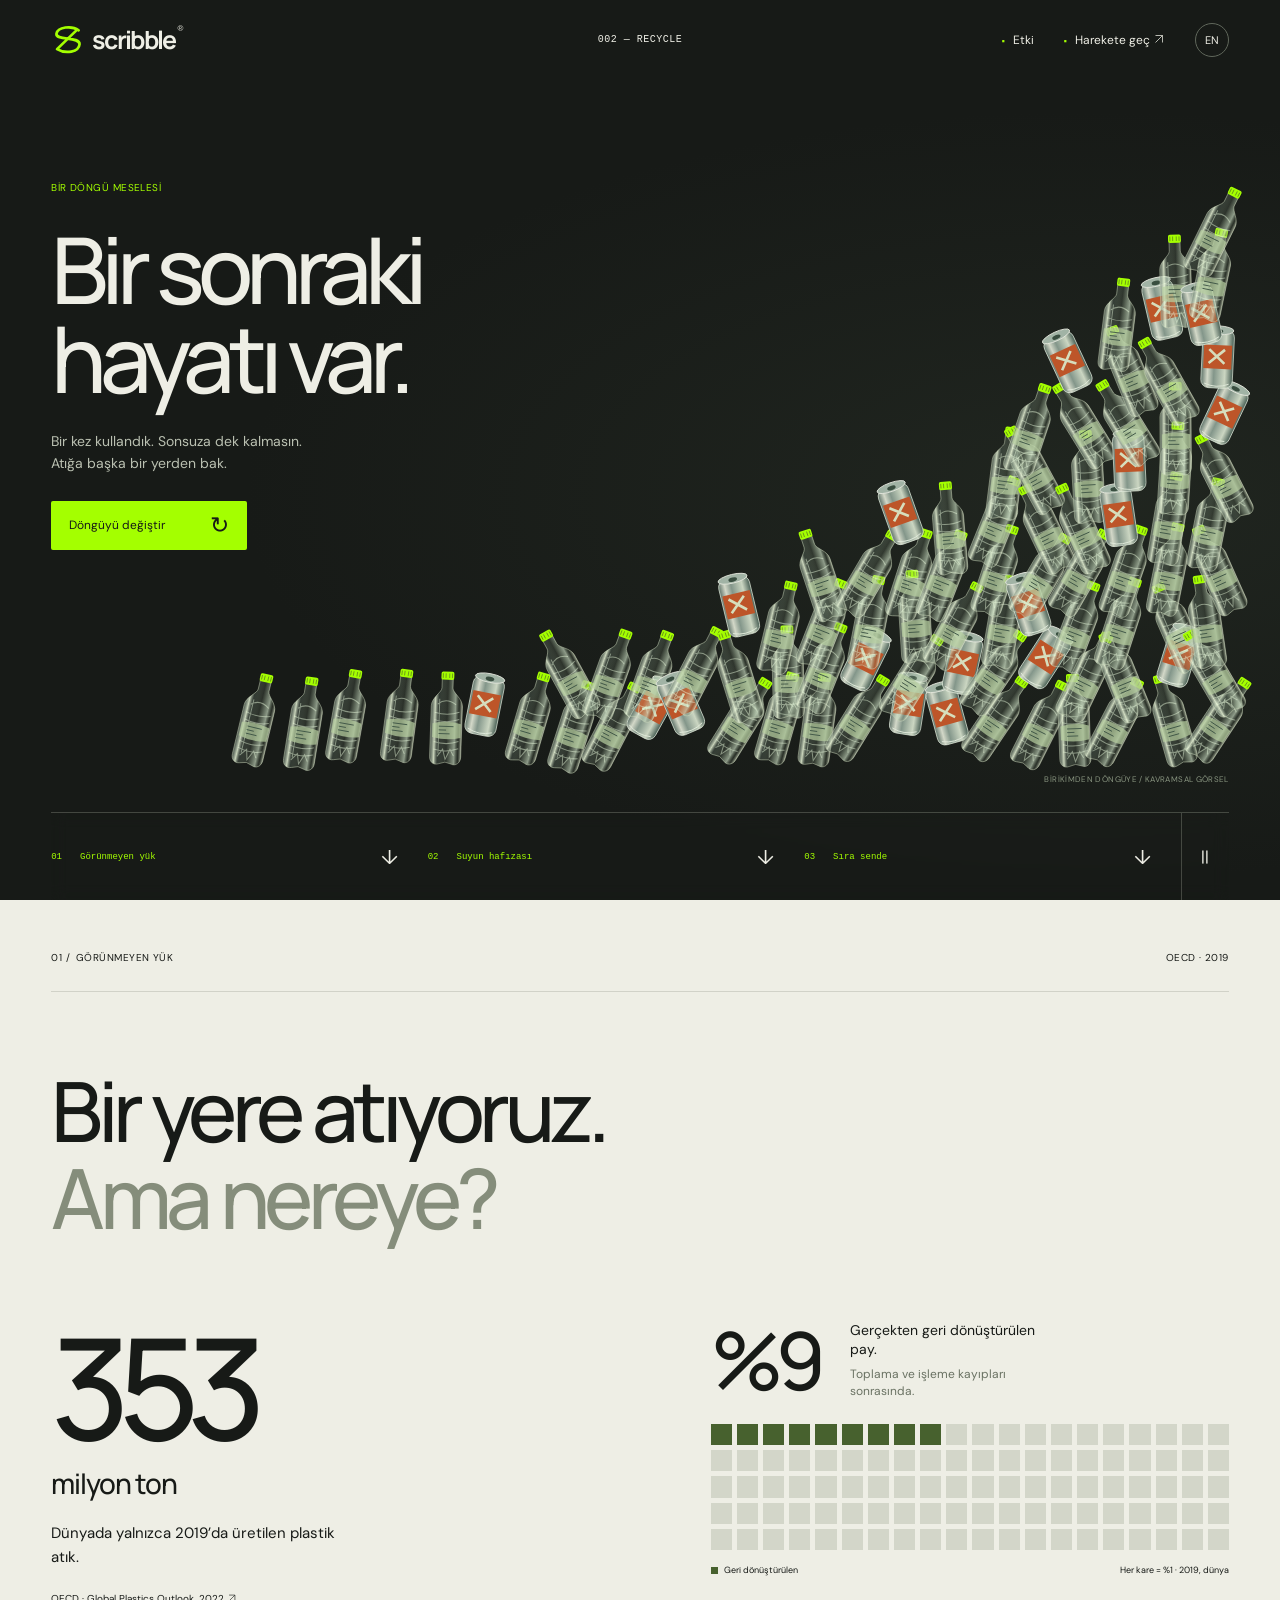
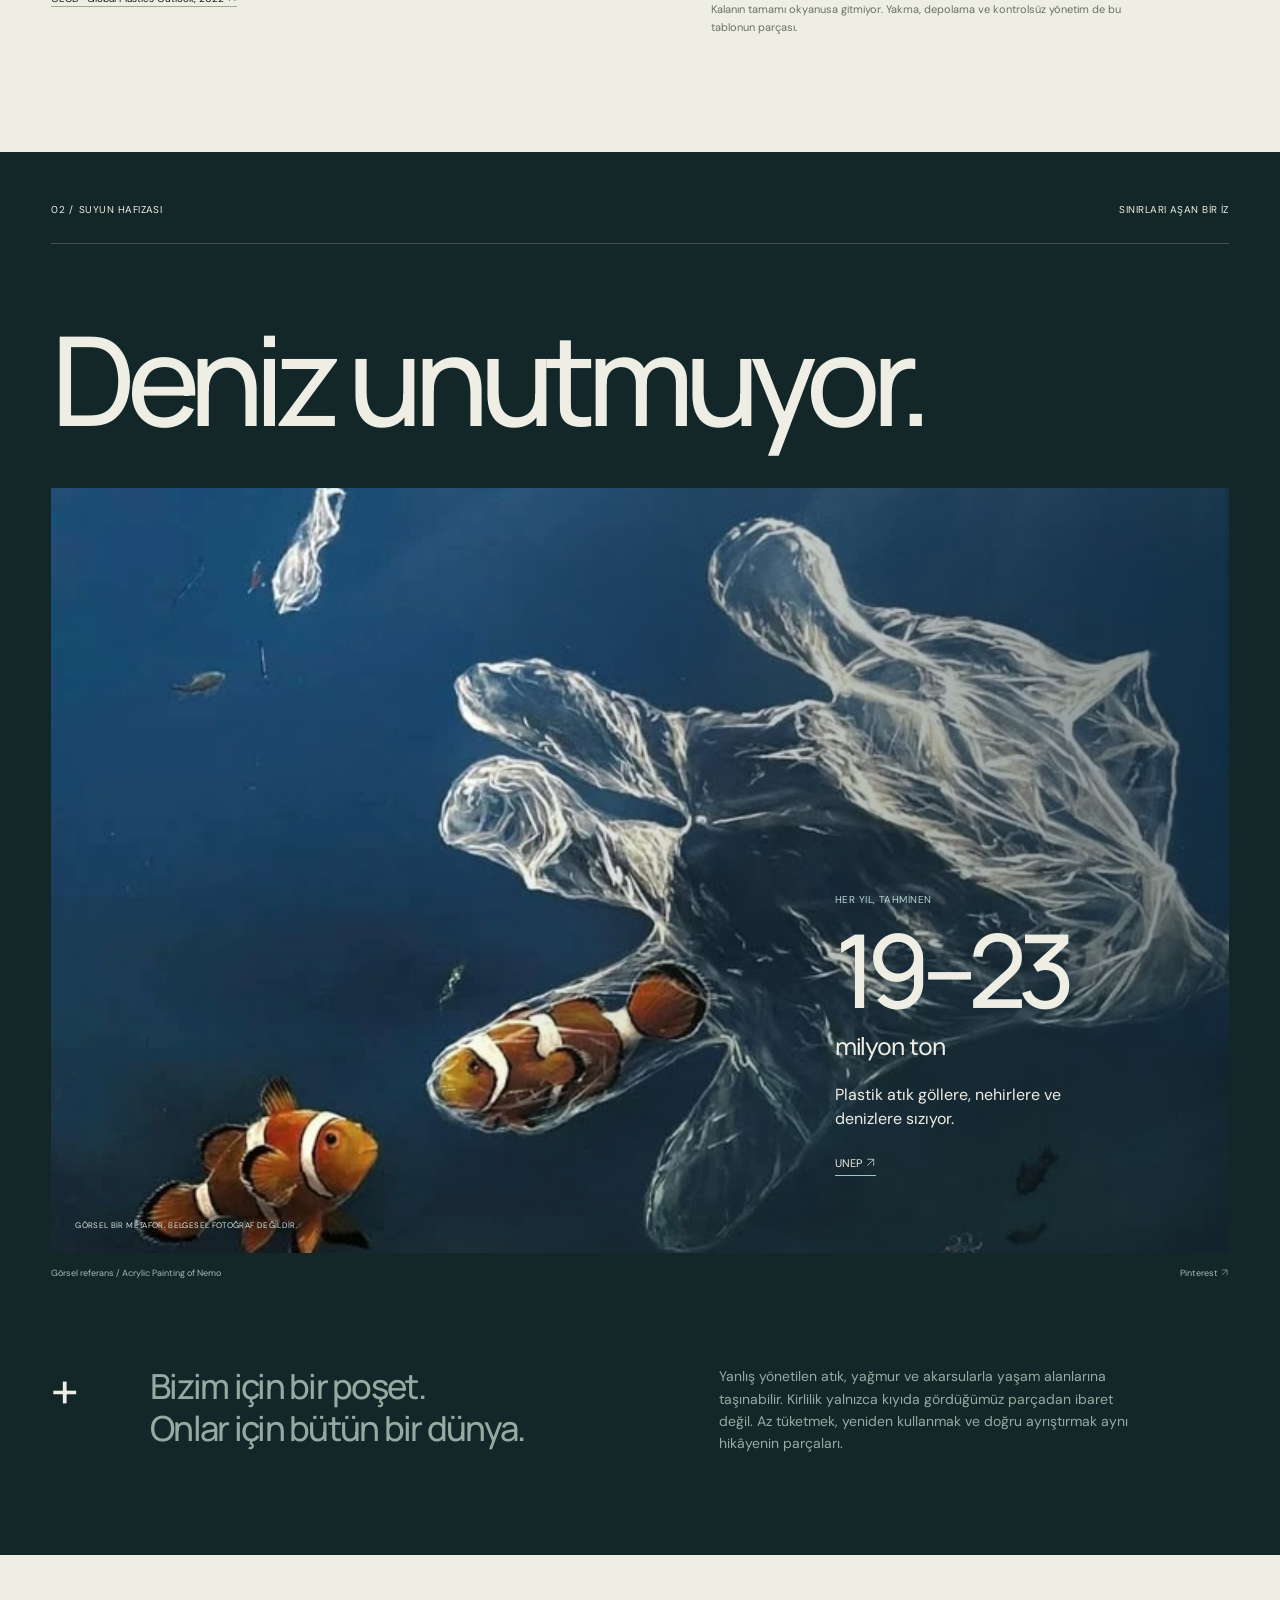
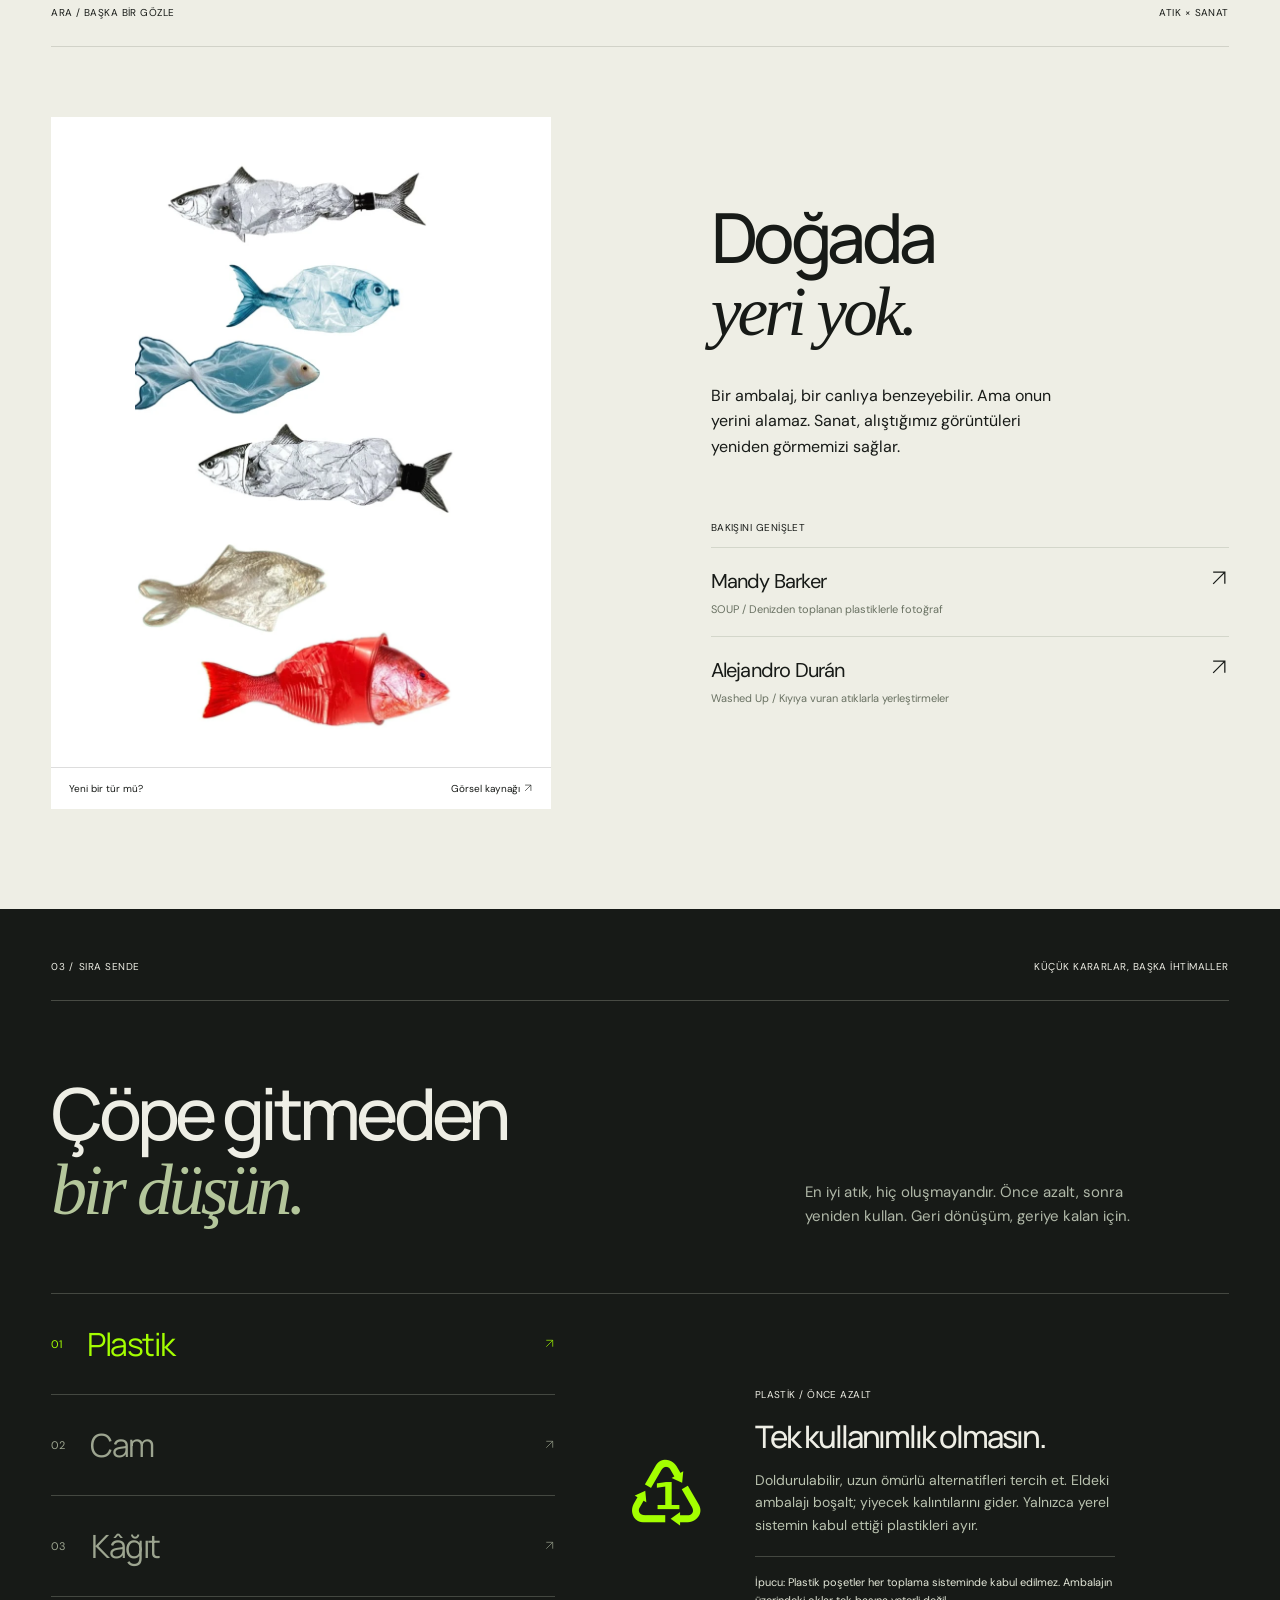
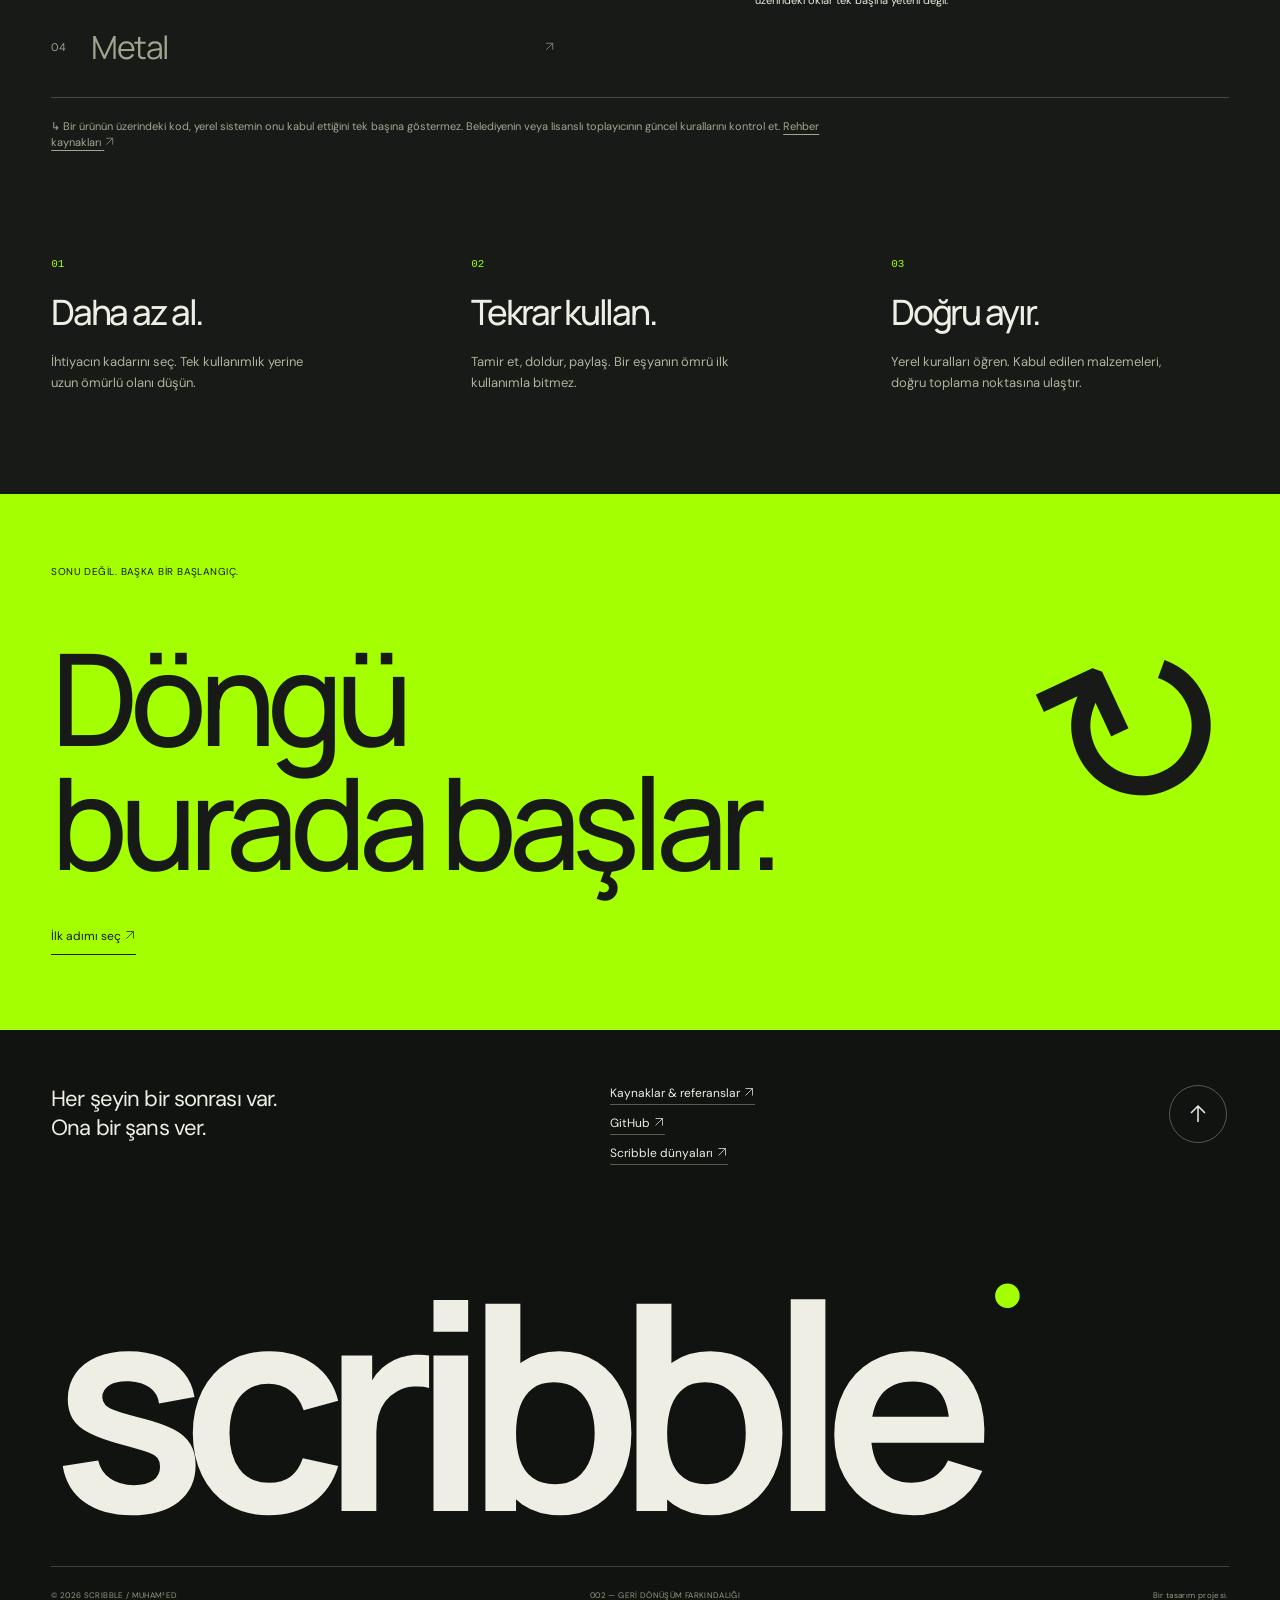
==== index.html @ 3d68e5a5 "Build Scribble 002 recycling experience with bilingual stories and sourced data" ====
<!doctype html><html lang="tr"><head><meta charset="utf-8"><meta name="viewport" content="width=device-width,initial-scale=1"><meta name="theme-color" content="#171a17"><meta name="description" content="Bir sonraki hayatı var. Scribble / 002: atığı, tüketimi ve geri dönüşümü yeniden düşünmeye davet eden dijital bir farkındalık deneyimi."><meta property="og:title" content="Scribble / 002 — Recycle"><meta property="og:description" content="Döngü burada başlar."><meta property="og:type" content="website"><meta property="og:image" content="https://scribble-worlds.github.io/scribble-recycle/share.png"><meta name="twitter:card" content="summary_large_image"><title>Scribble / 002 — Recycle</title><link rel="icon" href="favicon.svg" type="image/svg+xml"><link rel="stylesheet" href="style.css"><script src="app.js" defer></script></head><body><div id="top"></div><a class="skip" href="#main">İçeriğe geç / Skip to content</a><header class="nav"><a href="index.html" class="brand" aria-label="Scribble Recycle ana sayfa"><svg viewBox="0 0 112 112" aria-hidden="true"><path d="M91 24C68 7 22 13 18 35C14 59 96 43 94 70C92 96 48 103 20 86L82 26" fill="none" stroke="currentColor" stroke-width="9" stroke-linecap="round" stroke-linejoin="round"/></svg><span>scribble<sup>®</sup></span></a><span class="nav-project">002 — RECYCLE</span><nav aria-label="Ana menü"><a href="index.html#impact"><span class="" data-tr="Etki" data-en="Impact">Etki</span></a><a href="index.html#guide"><span class="" data-tr="Harekete geç" data-en="Take action">Harekete geç</span> <svg class="arrow-icon" viewBox="0 0 24 24" aria-hidden="true"><path d="M5 19 19 5M5 5h14v14"/></svg></a><button class="lang" aria-label="Switch to English">EN</button></nav></header><main id="main"><section class="hero" aria-labelledby="hero-title"><div class="hero-intro"><span class="eyebrow"><span class="" data-tr="BİR DÖNGÜ MESELESİ" data-en="A MATTER OF CIRCULATION">BİR DÖNGÜ MESELESİ</span></span><h1 id="hero-title"><span class="" data-tr="Bir sonraki" data-en="There is">Bir sonraki</span><br><span class="" data-tr="hayatı var." data-en="an afterlife.">hayatı var.</span></h1><p><span class="" data-tr="Bir kez kullandık. Sonsuza dek kalmasın." data-en="Used for a moment. Here for much longer.">Bir kez kullandık. Sonsuza dek kalmasın.</span><br><span class="" data-tr="Atığa başka bir yerden bak." data-en="See waste from another perspective.">Atığa başka bir yerden bak.</span></p><button class="cycle-button" id="cycle" aria-pressed="false"><span class="" data-tr="Döngüyü değiştir" data-en="Change the cycle">Döngüyü değiştir</span> <span>↻</span></button></div><div class="hero-art"><svg id="waste-scene" viewBox="0 0 1440 760" role="img" aria-label="PET şişe ve kutulardan oluşan, döngüye dönüşebilen kavramsal birikim grafiği"><defs>
<linearGradient id="petbody" x1="0" x2="1"><stop stop-color="#768779" stop-opacity=".55"/><stop offset=".13" stop-color="#e8f4d7" stop-opacity=".85"/><stop offset=".25" stop-color="#647567" stop-opacity=".35"/><stop offset=".52" stop-color="#c2dbb7" stop-opacity=".12"/><stop offset=".78" stop-color="#cadcc2" stop-opacity=".66"/><stop offset=".9" stop-color="#65745e" stop-opacity=".24"/><stop offset="1" stop-color="#f0f8dc" stop-opacity=".65"/></linearGradient>
<linearGradient id="metal" x1="0" x2="1"><stop stop-color="#5f7369"/><stop offset=".2" stop-color="#d3d8c8"/><stop offset=".4" stop-color="#83968a"/><stop offset=".75" stop-color="#cbd6c2"/><stop offset="1" stop-color="#475d53"/></linearGradient>
<symbol id="pet" viewBox="0 0 46 110"><path d="M17 8h12v13c0 5 11 11 11 20v55c0 7-6 10-10 8l-7-2-7 2c-6 2-10-2-10-8V41c0-9 11-15 11-20Z" fill="url(#petbody)" stroke="#cbd7ba" stroke-opacity=".72" stroke-width=".7"/><path d="M13 39q9-8 20 0M10 48q14 4 27-1M10 56q14 4 27-1M10 80q14 4 27-1M10 88q14 4 27-1M14 96l6-8 3 11 5-11 4 7M15 33v60" fill="none" stroke="#edffe0" stroke-opacity=".46" stroke-width="1.1"/><path d="M8 60q16-4 31 0v15q-15 4-31 0Z" fill="#b8d1a1" fill-opacity=".7"/><path d="M15 63h16M15 67h8M15 71h12" stroke="#395042" stroke-width=".9"/><rect x="16" y="3" width="14" height="9" rx="2" fill="#a4ff00"/><path d="M18 5v5m3-5v5m4-5v5m3-5v5" stroke="#536c24" stroke-width=".7"/></symbol>
<symbol id="can" viewBox="0 0 46 80"><rect x="5" y="7" width="36" height="67" rx="9" fill="url(#metal)" stroke="#e1eadb" stroke-width=".8"/><ellipse cx="23" cy="8" rx="17" ry="5" fill="#a1b3a5" stroke="#e2e5db"/><ellipse cx="23" cy="9" rx="5" ry="2.4" fill="#394e40"/><path d="M7 25h32v27H7" fill="#bd5529"/><path d="M13 30l18 16m-18 0 18-16" stroke="#d6ddbc" stroke-width="3"/><path d="M9 69q14 6 28 0" fill="none" stroke="#e1eadb"/></symbol></defs><g id="objects"></g></svg></div><span class="scene-note"><span class="" data-tr="BİRİKİMDEN DÖNGÜYE / KAVRAMSAL GÖRSEL" data-en="ACCUMULATION TO CIRCULATION / CONCEPTUAL VISUAL">BİRİKİMDEN DÖNGÜYE / KAVRAMSAL GÖRSEL</span></span><div class="hero-bottom"><a href="#impact"><span>01</span><span class="" data-tr="Görünmeyen yük" data-en="The invisible weight">Görünmeyen yük</span> <b>↓</b></a><a href="#ocean"><span>02</span><span class="" data-tr="Suyun hafızası" data-en="The memory of water">Suyun hafızası</span> <b>↓</b></a><a href="#guide"><span>03</span><span class="" data-tr="Sıra sende" data-en="Your move">Sıra sende</span> <b>↓</b></a><button id="motion" aria-pressed="false" aria-label="Hareketi duraklat / Pause animation">Ⅱ</button></div></section>
<section class="impact light" id="impact"><div class="section-meta"><span>01 / <span class="" data-tr="GÖRÜNMEYEN YÜK" data-en="THE INVISIBLE WEIGHT">GÖRÜNMEYEN YÜK</span></span><span>OECD · 2019</span></div><h2 class="display"><span class="" data-tr="Bir yere atıyoruz." data-en="We throw it away.">Bir yere atıyoruz.</span><br><span class="muted"><span class="" data-tr="Ama nereye?" data-en="But where is away?">Ama nereye?</span></span></h2><div class="impact-grid"><div><div class="big-stat">353<span><span class="" data-tr="milyon ton" data-en="million tonnes">milyon ton</span></span></div><p><span class="" data-tr="Dünyada yalnızca 2019’da üretilen plastik atık." data-en="Plastic waste generated globally in 2019 alone.">Dünyada yalnızca 2019’da üretilen plastik atık.</span></p><a class="source" href="https://www.oecd.org/en/publications/2022/02/global-plastics-outlook_a653d1c9.html" target="_blank" rel="noopener">OECD · Global Plastics Outlook, 2022 <svg class="arrow-icon" viewBox="0 0 24 24" aria-hidden="true"><path d="M5 19 19 5M5 5h14v14"/></svg></a></div><div class="recycle-stat"><div class="stat-head"><strong>%9</strong><p><span class="" data-tr="Gerçekten geri dönüştürülen pay." data-en="The share actually recycled.">Gerçekten geri dönüştürülen pay.</span><br><small><span class="" data-tr="Toplama ve işleme kayıpları sonrasında." data-en="After collection and processing losses.">Toplama ve işleme kayıpları sonrasında.</span></small></p></div><div class="hundred" aria-hidden="true"><i class="yes"></i><i class="yes"></i><i class="yes"></i><i class="yes"></i><i class="yes"></i><i class="yes"></i><i class="yes"></i><i class="yes"></i><i class="yes"></i><i></i><i></i><i></i><i></i><i></i><i></i><i></i><i></i><i></i><i></i><i></i><i></i><i></i><i></i><i></i><i></i><i></i><i></i><i></i><i></i><i></i><i></i><i></i><i></i><i></i><i></i><i></i><i></i><i></i><i></i><i></i><i></i><i></i><i></i><i></i><i></i><i></i><i></i><i></i><i></i><i></i><i></i><i></i><i></i><i></i><i></i><i></i><i></i><i></i><i></i><i></i><i></i><i></i><i></i><i></i><i></i><i></i><i></i><i></i><i></i><i></i><i></i><i></i><i></i><i></i><i></i><i></i><i></i><i></i><i></i><i></i><i></i><i></i><i></i><i></i><i></i><i></i><i></i><i></i><i></i><i></i><i></i><i></i><i></i><i></i><i></i><i></i><i></i><i></i><i></i><i></i></div><div class="legend"><span><i></i><span class="" data-tr="Geri dönüştürülen" data-en="Recycled">Geri dönüştürülen</span></span><span><span class="" data-tr="Her kare = %1 · 2019, dünya" data-en="Each square = 1% · 2019, global">Her kare = %1 · 2019, dünya</span></span></div><p class="stat-note"><span class="" data-tr="Kalanın tamamı okyanusa gitmiyor. Yakma, depolama ve kontrolsüz yönetim de bu tablonun parçası." data-en="The rest does not all enter the ocean. Incineration, landfill and mismanaged waste are also part of this picture.">Kalanın tamamı okyanusa gitmiyor. Yakma, depolama ve kontrolsüz yönetim de bu tablonun parçası.</span></p></div></div></section>
<section class="ocean" id="ocean"><div class="section-meta"><span>02 / <span class="" data-tr="SUYUN HAFIZASI" data-en="THE MEMORY OF WATER">SUYUN HAFIZASI</span></span><span><span class="" data-tr="SINIRLARI AŞAN BİR İZ" data-en="A TRACE WITHOUT BORDERS">SINIRLARI AŞAN BİR İZ</span></span></div><h2 class="ocean-title"><span class="" data-tr="Deniz unutmuyor." data-en="The sea remembers.">Deniz unutmuyor.</span></h2><div class="ocean-image"><img src="nemo.webp" width="736" height="852" alt="Plastik poşetlerle çevrili palyaço balıklarını gösteren sanatsal kompozisyon" data-alt-tr="Plastik poşetlerle çevrili palyaço balıklarını gösteren sanatsal kompozisyon" data-alt-en="An artistic composition of clownfish surrounded by plastic bags" loading="lazy"><div class="ocean-overlay"><span class="eyebrow"><span class="" data-tr="HER YIL, TAHMİNEN" data-en="EACH YEAR, AN ESTIMATED">HER YIL, TAHMİNEN</span></span><strong>19–23</strong><span class="tonnes"><span class="" data-tr="milyon ton" data-en="million tonnes">milyon ton</span></span><p><span class="" data-tr="Plastik atık göllere, nehirlere ve denizlere sızıyor." data-en="Of plastic waste leaks into lakes, rivers and seas.">Plastik atık göllere, nehirlere ve denizlere sızıyor.</span></p><a href="https://www.unep.org/en/what-we-do/ocean-seas-and-coasts/ecosystem-degradation-pollution/plastic-pollution-marine-litter" target="_blank" rel="noopener">UNEP <svg class="arrow-icon" viewBox="0 0 24 24" aria-hidden="true"><path d="M5 19 19 5M5 5h14v14"/></svg></a></div><span class="image-tag"><span class="" data-tr="GÖRSEL BİR METAFOR. BELGESEL FOTOĞRAF DEĞİLDİR." data-en="A VISUAL METAPHOR. NOT A DOCUMENTARY PHOTOGRAPH.">GÖRSEL BİR METAFOR. BELGESEL FOTOĞRAF DEĞİLDİR.</span></span></div><div class="image-credit"><span><span class="" data-tr="Görsel referans / Acrylic Painting of Nemo" data-en="Visual reference / Acrylic Painting of Nemo">Görsel referans / Acrylic Painting of Nemo</span></span><a href="https://www.pinterest.com/pin/670895675758108130/" target="_blank" rel="noopener">Pinterest <svg class="arrow-icon" viewBox="0 0 24 24" aria-hidden="true"><path d="M5 19 19 5M5 5h14v14"/></svg></a></div><div class="ocean-text"><span class="cross">+</span><p><span class="" data-tr="Bizim için bir poşet." data-en="A bag to us.">Bizim için bir poşet.</span><br><span><span class="" data-tr="Onlar için bütün bir dünya." data-en="An entire world to them.">Onlar için bütün bir dünya.</span></span></p><p class="body-copy"><span class="" data-tr="Yanlış yönetilen atık, yağmur ve akarsularla yaşam alanlarına taşınabilir. Kirlilik yalnızca kıyıda gördüğümüz parçadan ibaret değil. Az tüketmek, yeniden kullanmak ve doğru ayrıştırmak aynı hikâyenin parçaları." data-en="Mismanaged waste can travel through rain and waterways into living habitats. Pollution is more than the fragments we see on a beach. Consuming less, reusing and sorting correctly are parts of the same story.">Yanlış yönetilen atık, yağmur ve akarsularla yaşam alanlarına taşınabilir. Kirlilik yalnızca kıyıda gördüğümüz parçadan ibaret değil. Az tüketmek, yeniden kullanmak ve doğru ayrıştırmak aynı hikâyenin parçaları.</span></p></div></section>
<section class="art light" id="perspective"><div class="section-meta"><span><span class="" data-tr="ARA / BAŞKA BİR GÖZLE" data-en="INTERLUDE / ANOTHER PERSPECTIVE">ARA / BAŞKA BİR GÖZLE</span></span><span><span class="" data-tr="ATIK × SANAT" data-en="WASTE × ART">ATIK × SANAT</span></span></div><div class="art-grid"><figure><img src="fish.webp" width="675" height="1200" loading="lazy" alt="Plastik ambalaj ve poşet formlarından oluşan altı balık" data-alt-tr="Plastik ambalaj ve poşet formlarından oluşan altı balık" data-alt-en="Six fish made from plastic packaging and bag forms"><figcaption><span><span class="" data-tr="Yeni bir tür mü?" data-en="A new species?">Yeni bir tür mü?</span></span><a href="https://www.pinterest.com/pin/719379740525159749/" target="_blank" rel="noopener"><span class="" data-tr="Görsel kaynağı" data-en="Image source">Görsel kaynağı</span> <svg class="arrow-icon" viewBox="0 0 24 24" aria-hidden="true"><path d="M5 19 19 5M5 5h14v14"/></svg></a></figcaption></figure><div class="art-copy"><h2><span class="" data-tr="Doğada" data-en="Nature has">Doğada</span><br><em><span class="" data-tr="yeri yok." data-en="no place for it.">yeri yok.</span></em></h2><p><span class="" data-tr="Bir ambalaj, bir canlıya benzeyebilir. Ama onun yerini alamaz. Sanat, alıştığımız görüntüleri yeniden görmemizi sağlar." data-en="Packaging can resemble a living being. But it cannot replace one. Art lets us see familiar things differently.">Bir ambalaj, bir canlıya benzeyebilir. Ama onun yerini alamaz. Sanat, alıştığımız görüntüleri yeniden görmemizi sağlar.</span></p><div class="artist-links"><span class="eyebrow"><span class="" data-tr="BAKIŞINI GENİŞLET" data-en="LOOK FURTHER">BAKIŞINI GENİŞLET</span></span><a href="https://www.mandy-barker.com/soup-2" target="_blank" rel="noopener"><span>Mandy Barker<small>SOUP / <span class="" data-tr="Denizden toplanan plastiklerle fotoğraf" data-en="Photography with recovered marine plastic">Denizden toplanan plastiklerle fotoğraf</span></small></span><svg class="arrow-icon" viewBox="0 0 24 24" aria-hidden="true"><path d="M5 19 19 5M5 5h14v14"/></svg></a><a href="https://alejandroduran.com/photoseries" target="_blank" rel="noopener"><span>Alejandro Durán<small>Washed Up / <span class="" data-tr="Kıyıya vuran atıklarla yerleştirmeler" data-en="Installations with washed-up debris">Kıyıya vuran atıklarla yerleştirmeler</span></small></span><svg class="arrow-icon" viewBox="0 0 24 24" aria-hidden="true"><path d="M5 19 19 5M5 5h14v14"/></svg></a></div></div></div></section>
<section class="guide" id="guide"><div class="section-meta"><span>03 / <span class="" data-tr="SIRA SENDE" data-en="YOUR MOVE">SIRA SENDE</span></span><span><span class="" data-tr="KÜÇÜK KARARLAR, BAŞKA İHTİMALLER" data-en="SMALL CHOICES, OTHER POSSIBILITIES">KÜÇÜK KARARLAR, BAŞKA İHTİMALLER</span></span></div><div class="guide-head"><h2 class="display"><span class="" data-tr="Çöpe gitmeden" data-en="Before the bin,">Çöpe gitmeden</span><br><em><span class="" data-tr="bir düşün." data-en="think again.">bir düşün.</span></em></h2><p><span class="" data-tr="En iyi atık, hiç oluşmayandır. Önce azalt, sonra yeniden kullan. Geri dönüşüm, geriye kalan için." data-en="The best waste is the waste never created. First reduce, then reuse. Recycle what remains.">En iyi atık, hiç oluşmayandır. Önce azalt, sonra yeniden kullan. Geri dönüşüm, geriye kalan için.</span></p></div><div class="guide-box"><div class="material-list" role="tablist" aria-label="Malzeme rehberi / Material guide"><button role="tab" id="tab-plastic" data-material="plastic" aria-selected="true" aria-controls="material-panel">01 <span><span class="" data-tr="Plastik" data-en="Plastic">Plastik</span></span> <svg class="arrow-icon" viewBox="0 0 24 24" aria-hidden="true"><path d="M5 19 19 5M5 5h14v14"/></svg></button><button role="tab" id="tab-glass" data-material="glass" aria-selected="false" aria-controls="material-panel" tabindex="-1">02 <span><span class="" data-tr="Cam" data-en="Glass">Cam</span></span> <svg class="arrow-icon" viewBox="0 0 24 24" aria-hidden="true"><path d="M5 19 19 5M5 5h14v14"/></svg></button><button role="tab" id="tab-paper" data-material="paper" aria-selected="false" aria-controls="material-panel" tabindex="-1">03 <span><span class="" data-tr="Kâğıt" data-en="Paper">Kâğıt</span></span> <svg class="arrow-icon" viewBox="0 0 24 24" aria-hidden="true"><path d="M5 19 19 5M5 5h14v14"/></svg></button><button role="tab" id="tab-metal" data-material="metal" aria-selected="false" aria-controls="material-panel" tabindex="-1">04 <span><span class="" data-tr="Metal" data-en="Metal">Metal</span></span> <svg class="arrow-icon" viewBox="0 0 24 24" aria-hidden="true"><path d="M5 19 19 5M5 5h14v14"/></svg></button></div><div id="material-panel" class="material-panel" role="tabpanel" aria-labelledby="tab-plastic" tabindex="0"><span id="material-symbol" aria-hidden="true">♳</span><div><span class="eyebrow" id="material-label"></span><h3 id="material-title"></h3><p id="material-body"></p><p class="material-tip" id="material-tip"></p></div></div></div><p class="local-note">↳ <span class="" data-tr="Bir ürünün üzerindeki kod, yerel sistemin onu kabul ettiğini tek başına göstermez. Belediyenin veya lisanslı toplayıcının güncel kurallarını kontrol et." data-en="A code on a product alone does not mean your local system accepts it. Check the current rules of your municipality or licensed collector.">Bir ürünün üzerindeki kod, yerel sistemin onu kabul ettiğini tek başına göstermez. Belediyenin veya lisanslı toplayıcının güncel kurallarını kontrol et.</span> <a href="references.html#data"><span class="" data-tr="Rehber kaynakları" data-en="Guide sources">Rehber kaynakları</span> <svg class="arrow-icon" viewBox="0 0 24 24" aria-hidden="true"><path d="M5 19 19 5M5 5h14v14"/></svg></a></p><div class="action-list"><div><span>01</span><h3><span class="" data-tr="Daha az al." data-en="Buy less.">Daha az al.</span></h3><p><span class="" data-tr="İhtiyacın kadarını seç. Tek kullanımlık yerine uzun ömürlü olanı düşün." data-en="Choose what you need. Consider durable alternatives to single-use products.">İhtiyacın kadarını seç. Tek kullanımlık yerine uzun ömürlü olanı düşün.</span></p></div><div><span>02</span><h3><span class="" data-tr="Tekrar kullan." data-en="Use it again.">Tekrar kullan.</span></h3><p><span class="" data-tr="Tamir et, doldur, paylaş. Bir eşyanın ömrü ilk kullanımla bitmez." data-en="Repair, refill, share. An object’s life need not end after one use.">Tamir et, doldur, paylaş. Bir eşyanın ömrü ilk kullanımla bitmez.</span></p></div><div><span>03</span><h3><span class="" data-tr="Doğru ayır." data-en="Sort it right.">Doğru ayır.</span></h3><p><span class="" data-tr="Yerel kuralları öğren. Kabul edilen malzemeleri, doğru toplama noktasına ulaştır." data-en="Learn local rules. Take accepted materials to the right collection point.">Yerel kuralları öğren. Kabul edilen malzemeleri, doğru toplama noktasına ulaştır.</span></p></div></div></section>
<section class="closing"><span class="eyebrow"><span class="" data-tr="SONU DEĞİL. BAŞKA BİR BAŞLANGIÇ." data-en="NOT THE END. ANOTHER BEGINNING.">SONU DEĞİL. BAŞKA BİR BAŞLANGIÇ.</span></span><h2><span class="" data-tr="Döngü" data-en="The cycle">Döngü</span><br><span class="" data-tr="burada başlar." data-en="starts here.">burada başlar.</span><span>↻</span></h2><a href="#guide"><span class="" data-tr="İlk adımı seç" data-en="Choose your first step">İlk adımı seç</span> <svg class="arrow-icon" viewBox="0 0 24 24" aria-hidden="true"><path d="M5 19 19 5M5 5h14v14"/></svg></a></section></main><footer id="footer"><div class="foot-top"><p><span class="" data-tr="Her şeyin bir sonrası var." data-en="Everything has an afterlife.">Her şeyin bir sonrası var.</span><br><span class="" data-tr="Ona bir şans ver." data-en="Give it a chance.">Ona bir şans ver.</span></p><div><a href="references.html"><span class="" data-tr="Kaynaklar & referanslar" data-en="Sources & references">Kaynaklar & referanslar</span> <svg class="arrow-icon" viewBox="0 0 24 24" aria-hidden="true"><path d="M5 19 19 5M5 5h14v14"/></svg></a><a href="https://github.com/scribble-worlds/scribble-recycle" target="_blank" rel="noopener">GitHub <svg class="arrow-icon" viewBox="0 0 24 24" aria-hidden="true"><path d="M5 19 19 5M5 5h14v14"/></svg></a><a href="https://github.com/scribble-worlds" target="_blank" rel="noopener"><span class="" data-tr="Scribble dünyaları" data-en="Scribble worlds">Scribble dünyaları</span> <svg class="arrow-icon" viewBox="0 0 24 24" aria-hidden="true"><path d="M5 19 19 5M5 5h14v14"/></svg></a></div><a class="backtop" href="#top" aria-label="Başa dön / Back to top"><svg class="arrow-icon" viewBox="0 0 24 24" aria-hidden="true"><path d="M12 20V4M5 11l7-7 7 7"/></svg></a></div><a class="foot-word" href="index.html" aria-label="Scribble ana sayfa">scribble<sup>•</sup></a><div class="foot-base"><span>© 2026 SCRIBBLE / MUHAM²ED</span><span class="" data-tr="002 — GERİ DÖNÜŞÜM FARKINDALIĞI" data-en="002 — RECYCLING AWARENESS">002 — GERİ DÖNÜŞÜM FARKINDALIĞI</span><span><span class="" data-tr="Bir tasarım projesi." data-en="A design concept.">Bir tasarım projesi.</span></span></div></footer></body></html>
---- style.css ----
@font-face{font-family:'DM Sans';font-style:normal;font-weight:400;font-display:swap;src:url('dm-sans-400.ttf') format('truetype')}
@font-face{font-family:'DM Sans';font-style:normal;font-weight:500;font-display:swap;src:url('dm-sans-500.ttf') format('truetype')}
@font-face{font-family:'DM Sans';font-style:normal;font-weight:700;font-display:swap;src:url('dm-sans-700.ttf') format('truetype')}
@font-face{font-family:'Manrope';font-style:normal;font-weight:400;font-display:swap;src:url('manrope-400.ttf') format('truetype')}
@font-face{font-family:'Manrope';font-style:normal;font-weight:500;font-display:swap;src:url('manrope-500.ttf') format('truetype')}
@font-face{font-family:'Manrope';font-style:normal;font-weight:700;font-display:swap;src:url('manrope-700.ttf') format('truetype')}
:root{--ink:#171a17;--paper:#eeeee5;--acid:#a4ff00;--line:rgba(237,240,223,.21);--muted:#a7afa0;--gutter:clamp(22px,4vw,68px)}*{box-sizing:border-box}html{scroll-behavior:smooth;scroll-padding-top:85px}body{margin:0;background:var(--ink);color:var(--paper);font-family:'DM Sans',Arial,sans-serif;-webkit-font-smoothing:antialiased}button,a{-webkit-tap-highlight-color:transparent}a{color:inherit;text-decoration:none}button{font:inherit;color:inherit;cursor:pointer}button:focus-visible,a:focus-visible,[tabindex]:focus-visible{outline:2px solid var(--acid);outline-offset:6px}.light :focus-visible{outline-color:#38572a}button{border:0}::selection{background:var(--acid);color:var(--ink)}img{max-width:100%;display:block}h1,h2,h3,p,figure{margin:0}h1,h2,h3{font-family:'Manrope',Arial,sans-serif;font-weight:500;letter-spacing:-.065em;line-height:1.04}p{line-height:1.6}em{font-family:Georgia,serif;font-weight:400;letter-spacing:-.055em}small{font-size:12px}.skip{position:fixed;z-index:100;top:-100px;left:20px;background:var(--acid);color:var(--ink);padding:14px}.skip:focus{top:10px}.nav{position:absolute;top:0;left:0;right:0;z-index:20;display:grid;grid-template-columns:1fr 1fr 1fr;align-items:center;gap:20px;padding:22px var(--gutter);font-size:12px}.brand{display:inline-flex;align-items:center;width:max-content;gap:7px;font-family:'Manrope',Arial,sans-serif;font-weight:650;font-size:25px;letter-spacing:-1.7px}.brand svg{width:34px;height:34px;color:var(--acid)}.brand sup{font:8px Arial;letter-spacing:0;position:relative;top:-9px;margin-left:2px}.nav-project{font-size:10px;font-family:monospace;letter-spacing:.05em;text-align:center}.nav nav{display:flex;justify-content:flex-end;align-items:center;gap:30px}.nav nav a{white-space:nowrap}.nav nav a:before{content:'▪';font-size:9px;display:inline-block;margin-right:8px;color:var(--acid)}.nav nav a:hover{color:var(--acid)}.lang{border:1px solid #60675b;background:none;font-size:11px;border-radius:50%;width:34px;height:34px}.hero{position:relative;min-height:850px;height:100svh;max-height:1200px;overflow:hidden;background:radial-gradient(ellipse at 85% 55%,#35403350,transparent 55%),#171a17}.hero-intro{position:relative;z-index:3;padding:180px 0 0 var(--gutter);pointer-events:none}.eyebrow,.section-meta,.scene-note,.source,.legend,.image-credit,.image-tag,.local-note,.foot-base{font:10px/1.5 'DM Sans',Arial,sans-serif;letter-spacing:.045em}.eyebrow{font-size:10px}.hero-intro .eyebrow{color:var(--acid);display:block;margin-bottom:30px}.hero h1{font-size:clamp(74px,7.2vw,122px);letter-spacing:-.075em;line-height:.97;max-width:750px}.hero-intro p{font-size:14px;margin:26px 0;color:#bac0b1}.cycle-button{pointer-events:auto;background:var(--acid);color:var(--ink);padding:13px 18px;border-radius:2px;font-size:12px;display:flex;gap:45px;align-items:center}.cycle-button>span:last-child{font-size:23px;line-height:1}.cycle-button:hover{background:var(--paper)}.hero-art{position:absolute;inset:110px -3% 70px 0;pointer-events:none}#waste-scene{width:100%;height:100%;overflow:visible}.waste-object{transition:transform 1.7s cubic-bezier(.65,0,.15,1);transform-box:view-box}.waste-float{animation:float 6s ease-in-out infinite;animation-delay:var(--delay)}@keyframes float{50%{transform:translateY(-6px) rotate(2deg)}}.scene-note{position:absolute;right:var(--gutter);bottom:115px;color:#899580;font-size:8px;z-index:3}.hero-bottom{position:absolute;bottom:0;left:var(--gutter);right:var(--gutter);height:88px;display:grid;grid-template-columns:repeat(3,1fr) 48px;border-top:1px solid var(--line);z-index:4;backdrop-filter:blur(8px)}.hero-bottom a{display:flex;align-items:center;gap:18px;font-size:12px;padding-right:30px}.hero-bottom a span{font:9px monospace;color:var(--acid)}.hero-bottom a b{margin-left:auto;font-size:20px;font-weight:400}.hero-bottom a:hover{color:var(--acid)}#motion{background:none;border-left:1px solid var(--line);font-size:16px}.paused .waste-float{animation-play-state:paused}.light{background:var(--paper);color:var(--ink)}.section-meta{display:flex;justify-content:space-between;gap:20px;text-transform:uppercase;padding-bottom:26px;border-bottom:1px solid currentColor;border-color:#9da2935c}.section-meta span:first-child{display:flex;gap:6px}.display{font-size:clamp(48px,6.5vw,106px);letter-spacing:-.065em;line-height:1.04}.muted{color:#858d7b}.impact{padding:50px var(--gutter) 115px}.impact h2{margin-top:75px}.impact-grid{display:grid;grid-template-columns:1fr 1fr;gap:12%;margin-top:80px}.big-stat{font:500 clamp(100px,11vw,180px)/.95 'Manrope',Arial,sans-serif;letter-spacing:-.09em}.big-stat span{display:block;font-size:28px;letter-spacing:-.04em;margin:16px 0 25px}.impact-grid>div>p{max-width:285px;font-size:15px}.source{display:inline-block;border-bottom:1px solid #a0a793;margin-top:22px;font-size:10px;letter-spacing:0}.stat-head{display:flex;align-items:center;gap:30px;margin-bottom:24px}.stat-head strong{font:500 80px/1 'Manrope',Arial;letter-spacing:-.08em}.stat-head p{font-size:14px;line-height:1.4;max-width:200px}.stat-head small{color:#6a7263;display:block;margin-top:6px}.hundred{display:grid;grid-template-columns:repeat(20,1fr);gap:5px}.hundred i{aspect-ratio:1;background:#d3d6c9}.hundred i.yes{background:#47612e}.legend{display:flex;justify-content:space-between;gap:15px;margin-top:14px;letter-spacing:0;font-size:9px}.legend span{display:flex;align-items:center;gap:6px}.legend i{display:inline-block;width:7px;height:7px;background:#47612e}.impact-grid .stat-note{max-width:430px;font-size:11px;color:#6a7263;margin-top:24px}.ocean{padding:50px var(--gutter) 100px;background:#142728}.ocean-title{font-size:clamp(56px,9.7vw,157px);margin:70px 0 45px;letter-spacing:-.075em}.ocean-image{height:850px;max-height:85svh;min-height:550px;position:relative;overflow:hidden;background:#143844}.ocean-image>img{width:100%;height:100%;object-fit:cover;object-position:center 41%;filter:saturate(.8)}.ocean-image:after{content:'';position:absolute;inset:0;background:linear-gradient(90deg,transparent 35%,#081d2785);pointer-events:none}.ocean-overlay{position:absolute;right:5%;bottom:10%;width:335px;z-index:1}.ocean-overlay .eyebrow{color:#b1d6d1}.ocean-overlay strong{font:500 102px/1.2 'Manrope',Arial;letter-spacing:-.085em;display:block}.tonnes{font-size:25px;letter-spacing:-.05em}.ocean-overlay p{font-size:16px;line-height:1.5;margin-top:20px;max-width:260px}.ocean-overlay a{display:inline-block;font-size:11px;border-bottom:1px solid #a1c4c0;padding-bottom:5px;margin-top:25px}.image-tag{position:absolute;z-index:1;left:24px;bottom:22px;font-size:8px;color:#d5e4df;max-width:45%}.image-credit{display:flex;justify-content:space-between;font-size:9px;color:#a0bbb2;padding-top:14px;letter-spacing:0}.ocean-text{display:grid;grid-template-columns:40px 1fr 1fr;gap:5%;align-items:start;margin-top:85px}.cross{font-size:50px;line-height:1}.ocean-text>p:not(.body-copy){font:500 clamp(22px,2.7vw,40px)/1.2 'Manrope';letter-spacing:-.05em}.ocean-text>p>span{color:#92aca1}.ocean-text .body-copy{font-size:14px;color:#b1c0b6;max-width:430px}.art{padding:50px var(--gutter) 100px}.art-grid{display:grid;grid-template-columns:1fr 1fr;gap:12%;margin-top:70px;align-items:center}.art figure{max-width:500px;background:white}.art figure img{width:100%;height:650px;object-fit:contain;padding:30px}.art figcaption{display:flex;justify-content:space-between;padding:14px 18px;border-top:1px solid #ddd;font-size:10px}.art-copy h2{font-size:clamp(45px,5.4vw,85px)}.art-copy>p{font-size:16px;margin-top:35px;max-width:370px}.artist-links{margin-top:60px}.artist-links>.eyebrow{display:block;margin-bottom:12px}.artist-links>a{display:flex;justify-content:space-between;gap:20px;border-top:1px solid #a3ac985c;padding:20px 0;font-size:20px;letter-spacing:-.04em}.artist-links small{display:block;max-width:290px;font-size:11px;color:#6a7263;letter-spacing:0;margin-top:8px}.guide{padding:50px var(--gutter) 100px}.guide-head{display:grid;grid-template-columns:1.5fr 1fr;gap:10%;margin:75px 0 65px;align-items:end}.guide-head p{font-size:15px;max-width:330px;color:#b0b8a8}.guide-head h2{font-size:clamp(48px,5.6vw,89px)}.guide-head em{color:#b4c69b}.guide-box{display:grid;grid-template-columns:1fr 1.2fr;border-top:1px solid var(--line);border-bottom:1px solid var(--line);gap:70px}.material-list{display:flex;flex-direction:column}.material-list button{border-bottom:1px solid var(--line);background:none;text-align:left;display:flex;align-items:center;padding:28px 0;gap:25px;font-size:11px;color:#9da590}.material-list button:last-child{border:0}.material-list button span{font-family:'Manrope',Arial;font-size:32px;letter-spacing:-.045em;margin-right:auto}.material-list button[aria-selected=true]{color:var(--acid)}.material-panel{padding:42px 25px 42px 0;display:grid;grid-template-columns:100px 1fr;gap:30px;align-items:center;min-height:345px}.material-panel>span{font-size:92px;color:var(--acid);font-family:Arial,sans-serif}.material-panel h3{font-size:31px;margin:17px 0}.material-panel p{font-size:14px;color:#b9c2af;max-width:360px}.material-panel .material-tip{font-size:11px;padding-top:17px;margin-top:20px;border-top:1px solid var(--line);color:#e4e8d9}.local-note{font-size:11px;max-width:800px;margin-top:20px;color:#9da791;letter-spacing:0}.local-note a{text-decoration:underline;text-underline-offset:4px}.action-list{display:grid;grid-template-columns:repeat(3,1fr);gap:7%;margin-top:100px}.action-list>div>span{font:11px monospace;color:var(--acid)}.action-list h3{font-size:35px;margin:22px 0}.action-list p{font-size:13px;max-width:280px;color:#aab49d}.closing{background:var(--acid);color:var(--ink);padding:65px var(--gutter) 75px;position:relative;overflow:hidden}.closing h2{font-size:clamp(70px,10vw,160px);margin:55px 0 35px;position:relative;line-height:.97}.closing h2>span:last-child{position:absolute;right:0;top:0;font-size:1.8em;font-family:Arial;font-weight:400;transform:rotate(-25deg);line-height:.85}.closing>a{font-size:12px;padding:10px 0;border-bottom:1px solid currentColor;display:inline-block}.closing :focus-visible{outline-color:var(--ink)}footer{padding:55px var(--gutter) 25px;background:#10130f;overflow:hidden}.foot-top{display:grid;grid-template-columns:1fr 1fr 60px;gap:30px;align-items:start}.foot-top p{font-size:22px;line-height:1.3;letter-spacing:-.04em}.foot-top>div{display:flex;flex-direction:column;gap:10px;font-size:12px;max-width:230px}.foot-top>div>a{width:max-content;border-bottom:1px solid #555f4d;padding-bottom:3px}.backtop{font:28px Arial;border:1px solid #545c4b;border-radius:50%;height:58px;width:58px;display:grid;place-items:center}.foot-word{font-family:'Manrope',Arial;font-weight:650;font-size:clamp(90px,22.5vw,380px);line-height:1.15;letter-spacing:-.09em;display:block;white-space:nowrap;margin-top:70px}.foot-word sup{font:inherit;font-size:.3em;vertical-align:top;position:relative;top:.07em;color:var(--acid);margin-left:.08em}.foot-base{border-top:1px solid var(--line);padding-top:22px;display:flex;justify-content:space-between;gap:20px;color:#919b85;font-size:8px}.references{padding:130px var(--gutter) 80px;max-width:1300px;margin:auto}.references>.eyebrow{display:block;color:var(--acid);margin-top:60px}.references h1{font-size:clamp(50px,7vw,100px);margin:25px 0}.ref-lead{font-size:20px;color:#aab79c}.references section{border-top:1px solid var(--line);padding:40px 0;margin-top:60px}.references h2{font-size:30px;margin-bottom:30px}.references article{margin-top:35px;max-width:850px}.references h3{font-size:22px;margin-bottom:15px;letter-spacing:-.04em}.references p{font-size:14px;max-width:750px;color:#b5bfaa}.references article a{display:inline-block;color:var(--acid);font-size:12px;margin-top:12px;text-decoration:underline;text-underline-offset:5px;overflow-wrap:anywhere}.reference-images{display:grid;grid-template-columns:1fr 1fr;gap:50px}.reference-images img{height:330px;width:100%;object-fit:contain;background:#eaece2;margin-bottom:25px}.ref-links a{display:flex;justify-content:space-between;gap:30px;padding:20px 0;border-bottom:1px solid var(--line);font-size:22px}.ref-links span{font-size:12px;color:var(--muted)}
@media(min-width:1650px){.hero-art{inset:100px 0 80px 4%}.hero-intro{padding-top:200px}}
@media(max-width:1000px){.nav{grid-template-columns:1fr auto}.nav-project{display:none}.hero-intro{padding-top:160px}.hero h1{font-size:85px}.hero-art{inset:180px -15% 100px -15%}.hero-intro p{max-width:300px}.impact-grid{gap:8%}.hundred{gap:3px}.stat-head{gap:18px}.stat-head strong{font-size:65px}.ocean-text{grid-template-columns:1fr 1fr}.cross{display:none}.art-grid{gap:7%}.art figure img{height:570px;padding:15px}.guide-box{gap:35px}.material-panel{grid-template-columns:60px 1fr;gap:18px}.material-panel>span{font-size:65px}.closing h2>span:last-child{font-size:1.2em}.reference-images{gap:25px}}
@media(max-width:650px){html{scroll-padding-top:24px}.nav{padding:17px 22px;gap:10px}.brand{font-size:23px}.brand svg{width:30px;height:30px}.nav nav{gap:16px;font-size:10px}.nav nav a:first-child{display:none}.lang{height:30px;width:30px;font-size:10px}.hero{height:900px;min-height:900px;max-height:none}.hero-intro{padding:135px 22px 0}.hero-intro .eyebrow{margin-bottom:24px;font-size:9px}.hero h1{font-size:clamp(57px,13.5vw,85px);line-height:1.01}.hero-intro p{font-size:12px;line-height:1.6;margin:23px 0}.cycle-button{padding:11px 13px;font-size:11px;gap:25px}.hero-art{top:370px;bottom:60px;left:-90%;right:-15%}.scene-note{bottom:139px;left:22px;right:auto;font-size:7px}.hero-bottom{height:112px;grid-template-columns:1fr 36px;left:22px;right:22px;padding:12px 0}.hero-bottom a{font-size:11px;grid-column:1;padding-right:15px;gap:14px}.hero-bottom a b{font-size:15px}.hero-bottom a span{font-size:8px}#motion{grid-column:2;grid-row:1/4}.section-meta{font-size:8px;padding-bottom:20px;gap:20px}.section-meta>span:last-child{text-align:right;max-width:130px}.display{font-size:clamp(40px,10vw,64px);line-height:1.08}.impact,.art,.guide{padding:30px 22px 65px}.impact h2{margin-top:45px}.impact-grid{grid-template-columns:1fr;gap:50px;margin-top:50px}.big-stat{font-size:125px}.big-stat span{font-size:26px;margin-top:8px}.impact-grid>div>p{font-size:13px}.stat-head{gap:25px}.stat-head strong{font-size:80px}.stat-head p{font-size:13px}.hundred{gap:4px}.legend{font-size:8px;gap:8px}.impact-grid .stat-note{font-size:10px}.ocean{padding:30px 16px 55px}.ocean .section-meta{margin:0 6px}.ocean-title{font-size:15.4vw;margin:43px 6px 30px}.ocean-image{min-height:660px;height:82svh;max-height:800px}.ocean-image>img{object-position:42% 35%}.ocean-image:after{background:linear-gradient(0deg,#061b29ed,transparent 70%)}.ocean-overlay{left:24px;bottom:60px;right:24px;width:auto}.ocean-overlay strong{font-size:88px}.ocean-overlay .tonnes{font-size:23px}.ocean-overlay p{font-size:14px;max-width:240px;margin-top:12px}.ocean-overlay a{margin-top:18px}.image-tag{left:24px;bottom:20px;max-width:85%;font-size:7px}.image-credit{font-size:8px;margin:0 6px;gap:20px}.ocean-text{grid-template-columns:1fr;gap:28px;margin:50px 6px 0}.ocean-text>p:not(.body-copy){font-size:30px}.ocean-text .body-copy{font-size:13px}.art-grid{grid-template-columns:1fr;margin-top:40px;gap:45px}.art figure{width:100%}.art figure img{height:580px;padding:20px}.art-copy h2{font-size:58px}.art-copy>p{font-size:14px;margin-top:25px}.artist-links{margin-top:40px}.artist-links>a{font-size:21px}.guide-head{grid-template-columns:1fr;gap:25px;margin:45px 0 35px}.guide-head h2{font-size:49px}.guide-head p{font-size:13px}.guide-box{grid-template-columns:1fr;gap:0}.material-list{flex-direction:row;border-bottom:1px solid var(--line);justify-content:space-between;gap:8px}.material-list button{padding:20px 0;display:block;border:0;font-size:0}.material-list button span{font-size:18px;white-space:nowrap}.material-list button[aria-selected=true]{box-shadow:0 1px var(--acid)}.material-panel{padding:35px 0;min-height:340px;grid-template-columns:50px 1fr;gap:25px}.material-panel>span{font-size:58px}.material-panel h3{font-size:29px}.material-panel p{font-size:13px}.material-panel .eyebrow{font-size:9px}.material-panel .material-tip{font-size:11px}.local-note{font-size:10px;line-height:1.6}.action-list{grid-template-columns:1fr;gap:30px;margin-top:55px}.action-list>div{display:grid;grid-template-columns:26px 1fr;gap:14px}.action-list>div>span{padding-top:8px}.action-list h3{font-size:30px;margin:0}.action-list p{grid-column:2;max-width:none;font-size:12px}.closing{padding:40px 22px 50px}.closing h2{font-size:14vw;line-height:1.02;margin:45px 0 30px}.closing h2>span:last-child{display:none}.closing .eyebrow{font-size:8px}footer{padding:35px 22px 22px}.foot-top{grid-template-columns:1fr 40px;gap:26px}.foot-top p{font-size:21px}.foot-top>div{grid-column:1;font-size:11px;gap:12px}.backtop{grid-column:2;grid-row:1;width:40px;height:40px;font-size:24px}.foot-word{font-size:22vw;margin:40px 0 20px;letter-spacing:-.085em}.foot-base{flex-wrap:wrap;gap:12px;font-size:7px;line-height:1.5}.foot-base>span:last-child{width:100%}.references{padding:110px 22px 50px}.references>.eyebrow{margin-top:40px}.references h1{font-size:56px}.ref-lead{font-size:17px}.references section{margin-top:35px;padding:30px 0}.references h2{font-size:26px}.references p{font-size:13px}.references h3{font-size:20px}.reference-images{grid-template-columns:1fr;gap:10px}.reference-images img{height:350px}.ref-links a{font-size:22px;flex-direction:column;gap:10px}.ref-links span{font-size:11px}}
@media(prefers-reduced-motion:reduce){html{scroll-behavior:auto}*,*:before,*:after{animation:none!important;transition:none!important}}.paused{scroll-behavior:auto}

.arrow-icon{width:1em;height:1em;vertical-align:-.1em;display:inline-block;fill:none;stroke:currentColor;stroke-width:1.5;flex-shrink:0}.brand .arrow-icon{width:12px;height:12px}.backtop .arrow-icon{width:24px;height:24px}.progress-line{position:fixed;top:0;left:0;z-index:99;height:2px;width:100%;transform:scaleX(0);transform-origin:left;background:var(--acid);pointer-events:none}.reveal-ready{opacity:0;transform:translateY(30px);transition:opacity .8s ease,transform .8s ease}.reveal-ready.is-visible{opacity:1;transform:translateY(0)}.paused .reveal-ready{transition:none}@media(prefers-reduced-motion:reduce){.reveal-ready{opacity:1;transform:none}}
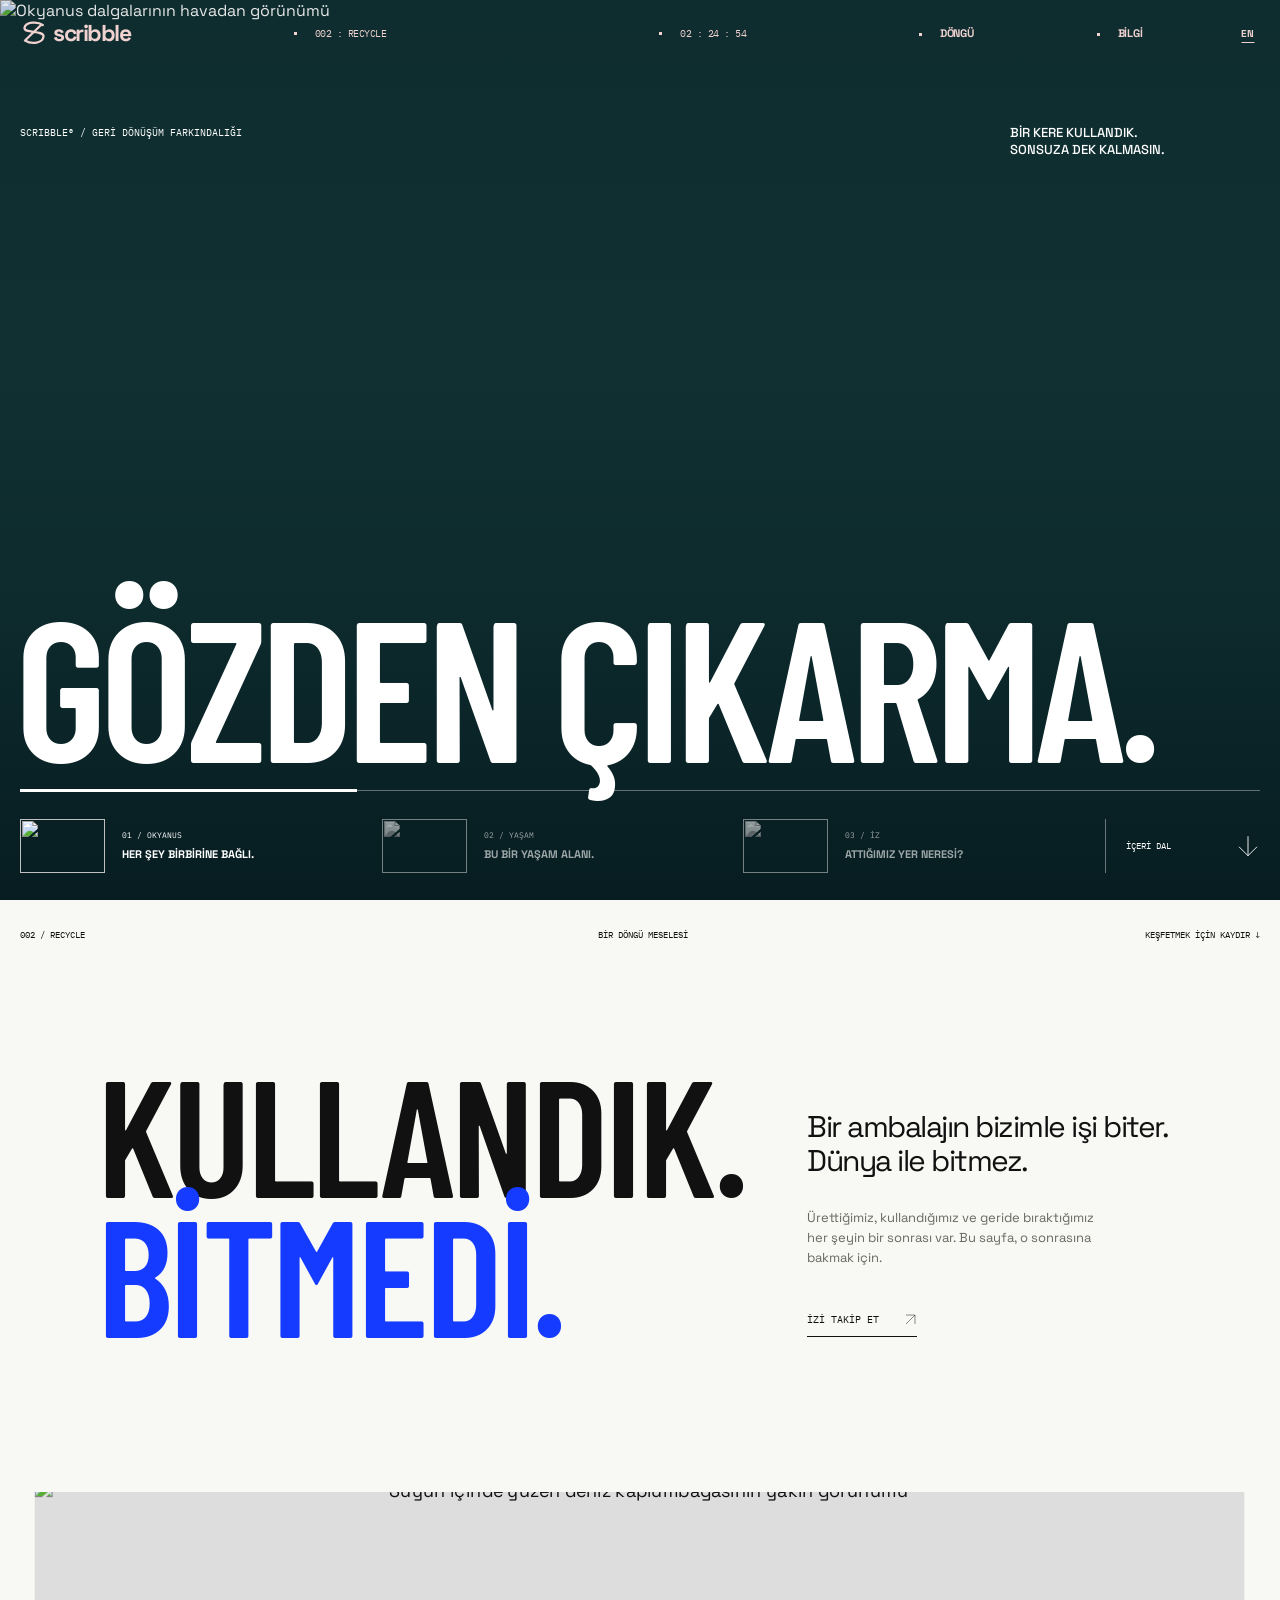
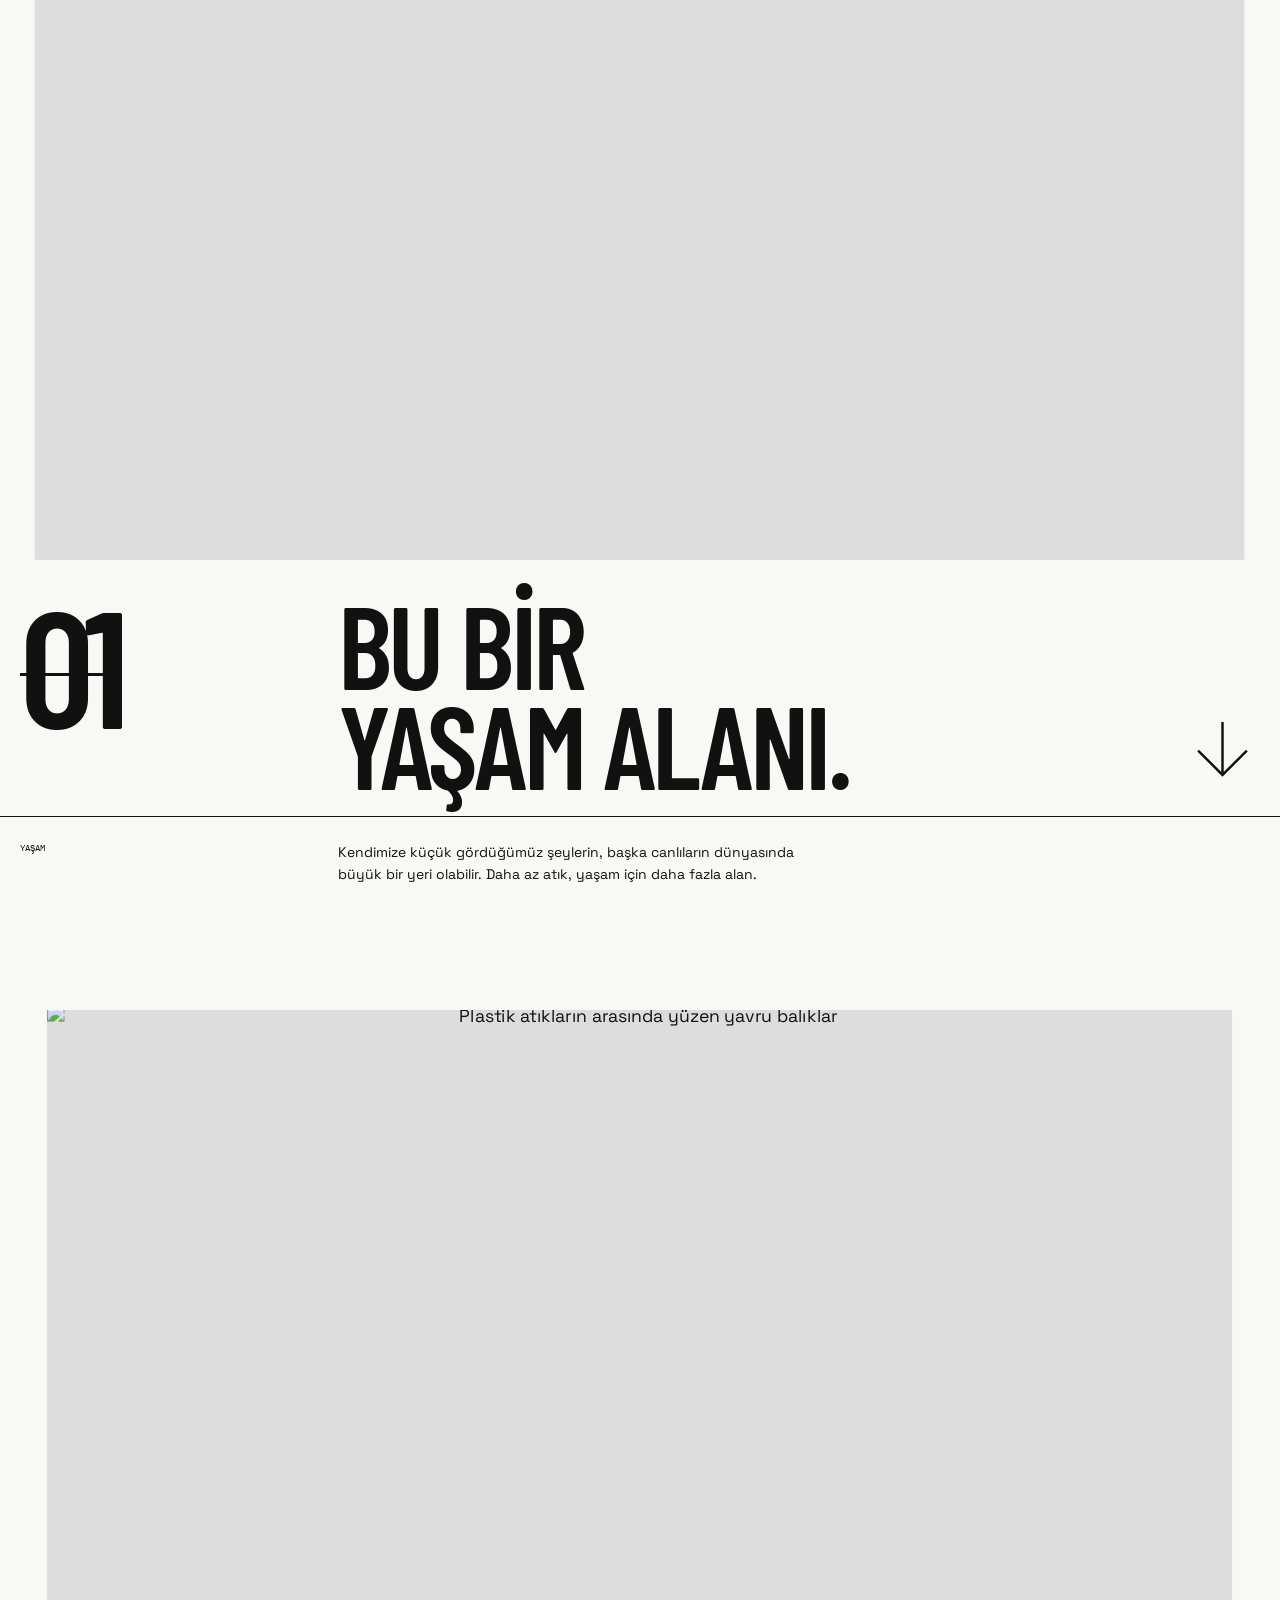
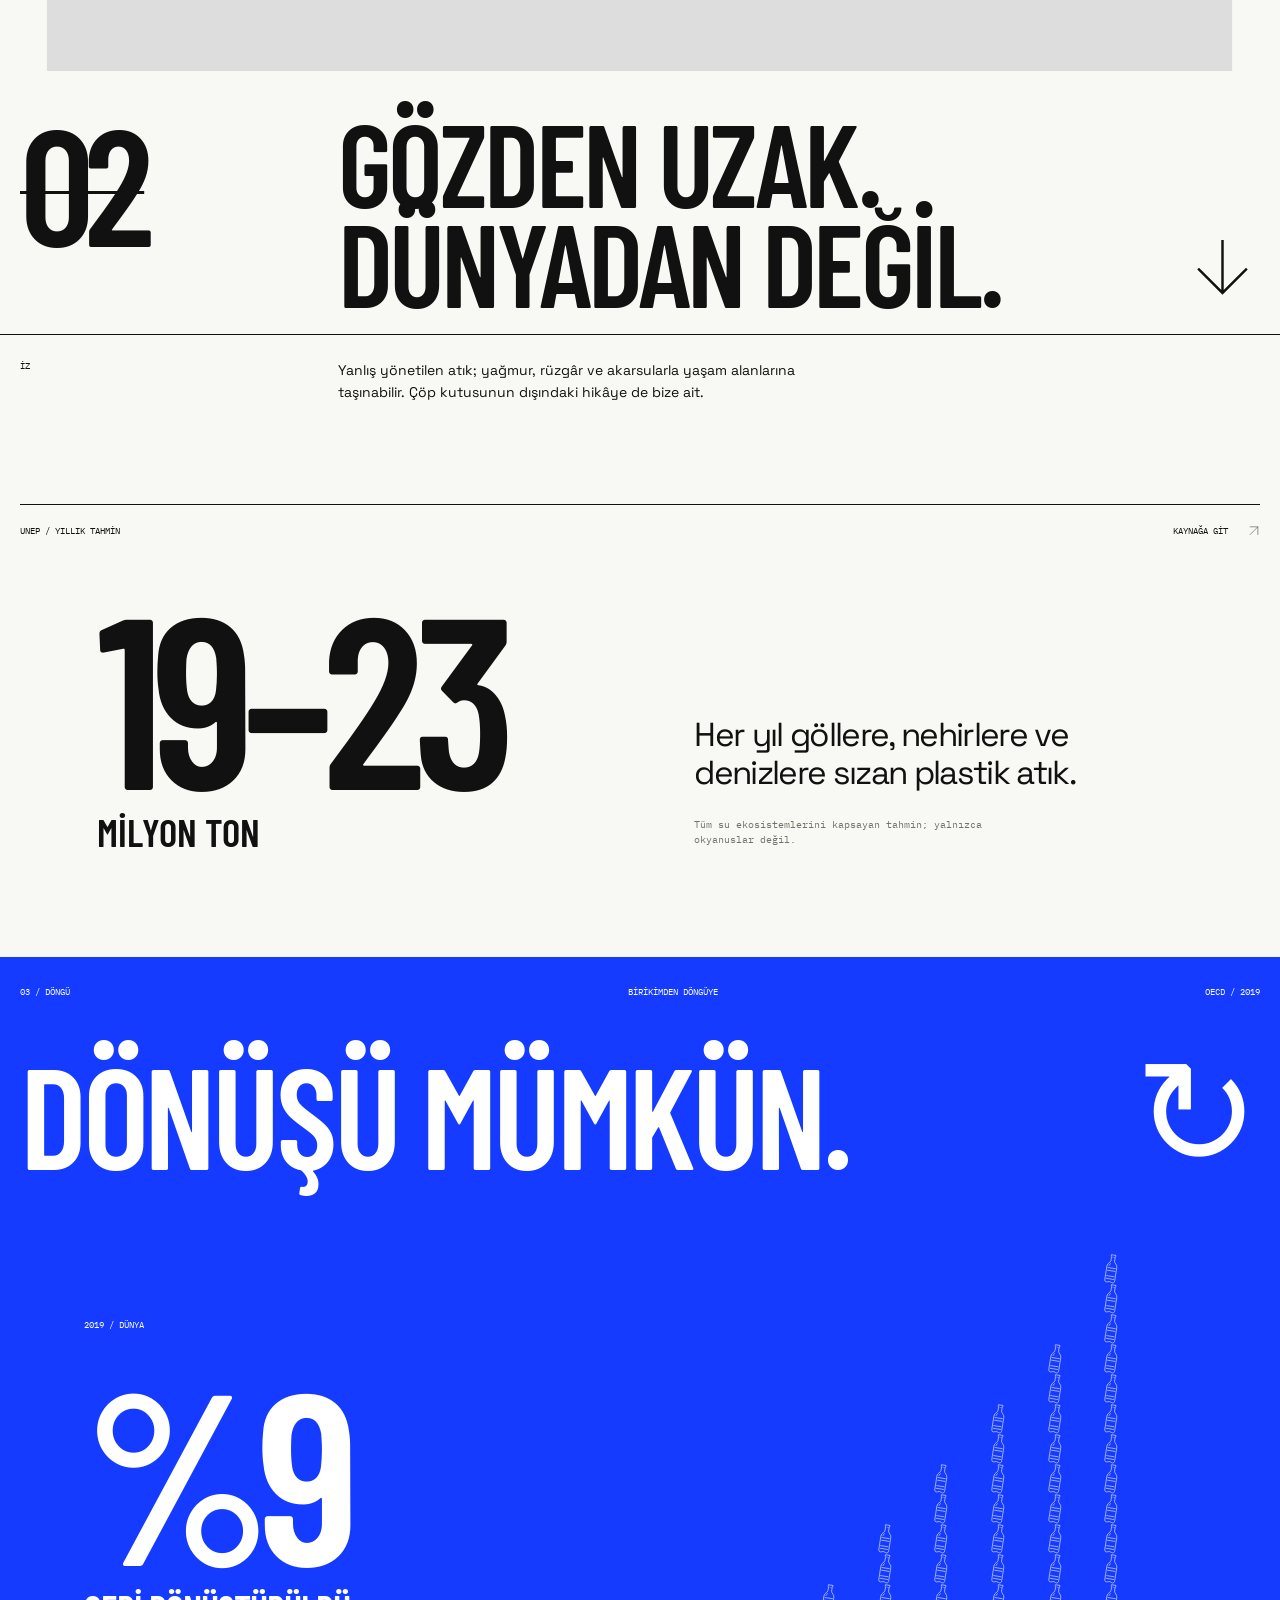
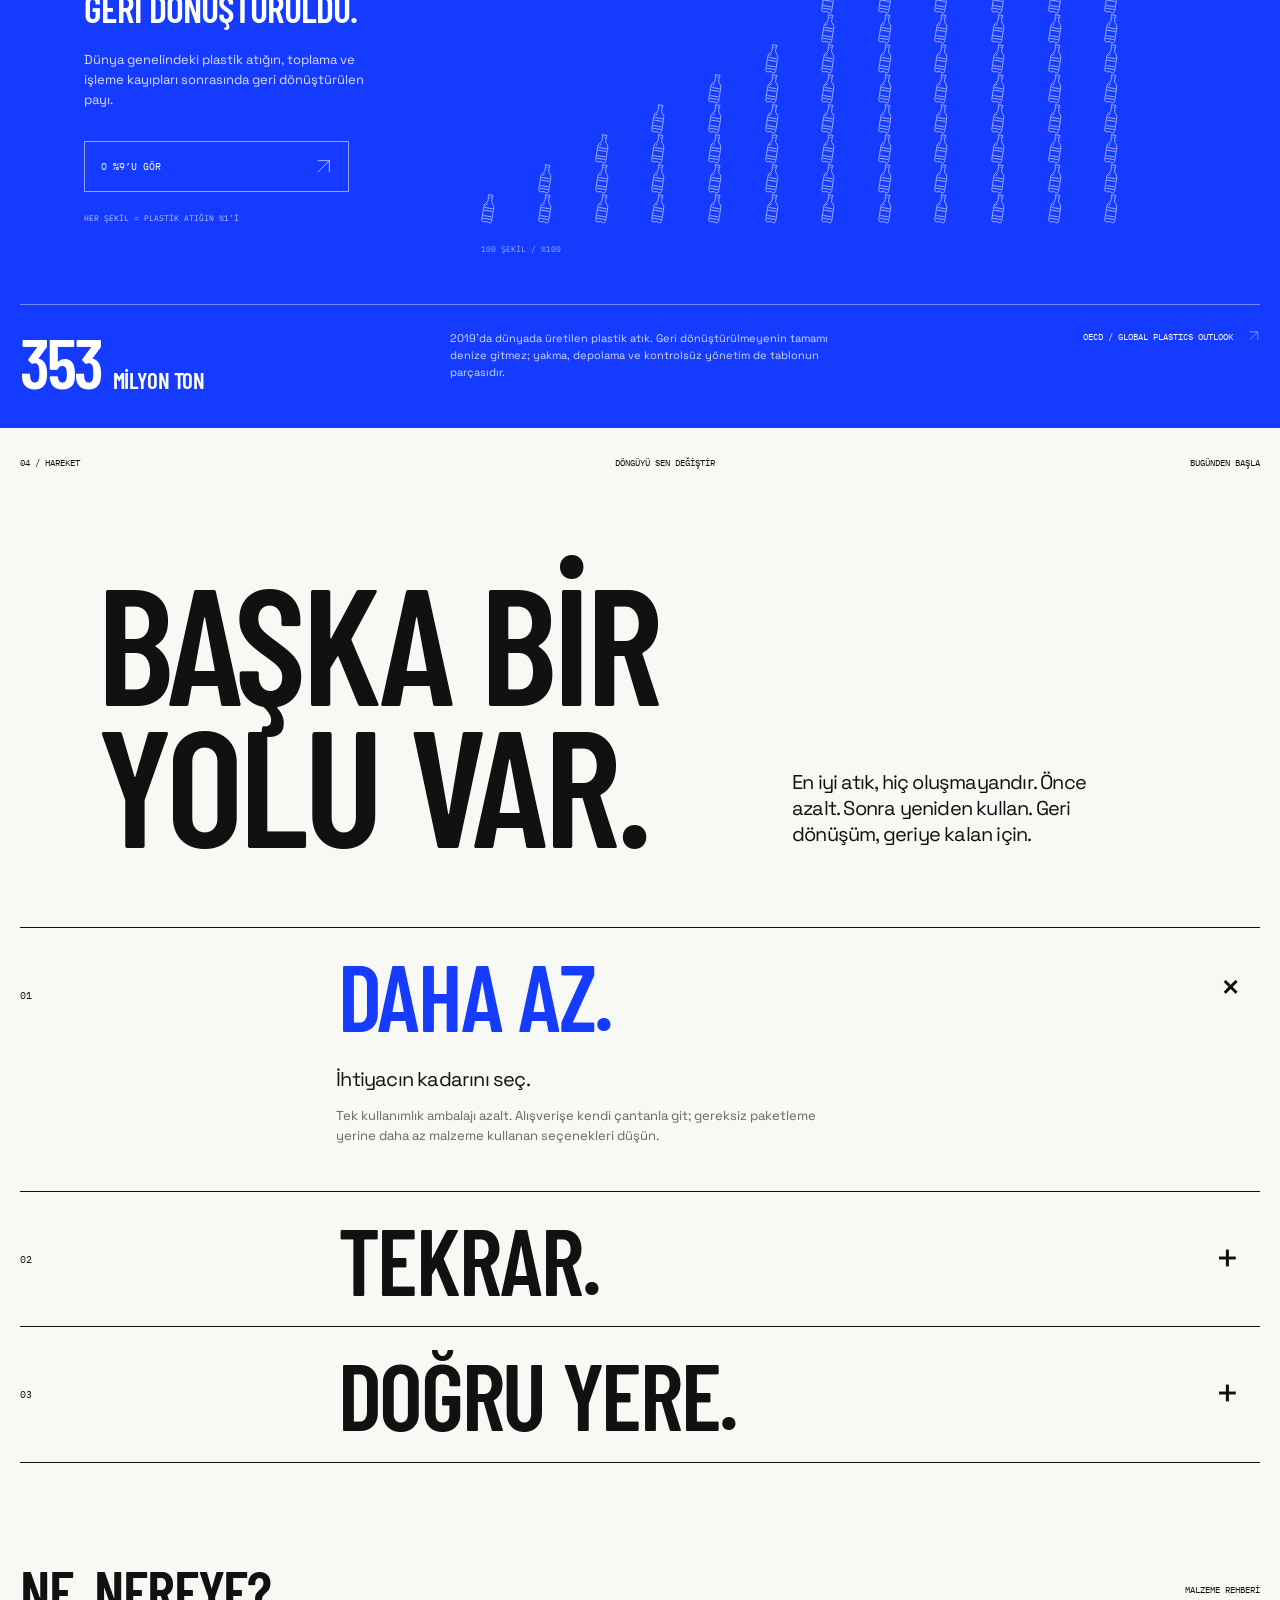
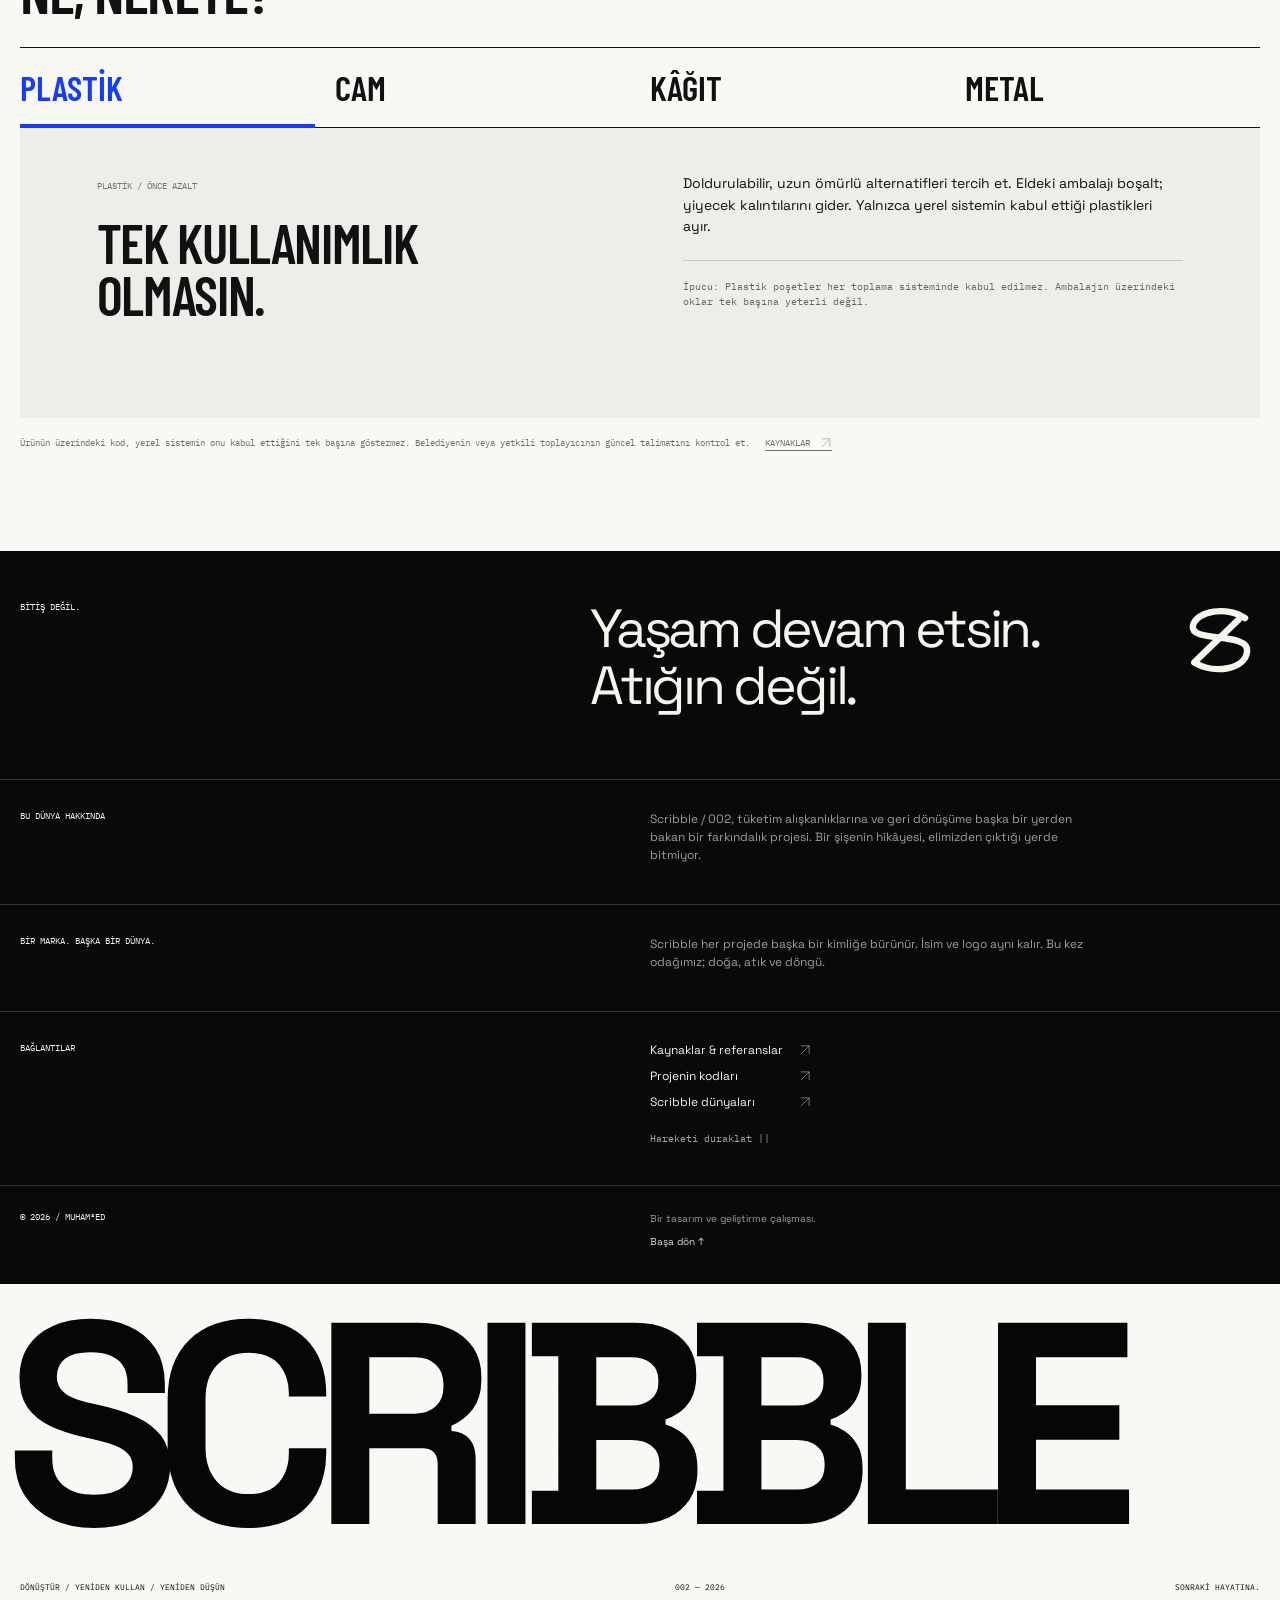
==== commit d70d0aec: "Rebuild Recycle with independent identity and high-resolution ocean photography" ====
--- a/index.html
+++ b/index.html
@@ -1,10 +1 @@
-<!doctype html><html lang="tr"><head><meta charset="utf-8"><meta name="viewport" content="width=device-width,initial-scale=1"><meta name="theme-color" content="#171a17"><meta name="description" content="Bir sonraki hayatı var. Scribble / 002: atığı, tüketimi ve geri dönüşümü yeniden düşünmeye davet eden dijital bir farkındalık deneyimi."><meta property="og:title" content="Scribble / 002 — Recycle"><meta property="og:description" content="Döngü burada başlar."><meta property="og:type" content="website"><meta property="og:image" content="https://scribble-worlds.github.io/scribble-recycle/share.png"><meta name="twitter:card" content="summary_large_image"><title>Scribble / 002 — Recycle</title><link rel="icon" href="favicon.svg" type="image/svg+xml"><link rel="stylesheet" href="style.css"><script src="app.js" defer></script></head><body><div id="top"></div><a class="skip" href="#main">İçeriğe geç / Skip to content</a><header class="nav"><a href="index.html" class="brand" aria-label="Scribble Recycle ana sayfa"><svg viewBox="0 0 112 112" aria-hidden="true"><path d="M91 24C68 7 22 13 18 35C14 59 96 43 94 70C92 96 48 103 20 86L82 26" fill="none" stroke="currentColor" stroke-width="9" stroke-linecap="round" stroke-linejoin="round"/></svg><span>scribble<sup>®</sup></span></a><span class="nav-project">002 — RECYCLE</span><nav aria-label="Ana menü"><a href="index.html#impact"><span class="" data-tr="Etki" data-en="Impact">Etki</span></a><a href="index.html#guide"><span class="" data-tr="Harekete geç" data-en="Take action">Harekete geç</span> <svg class="arrow-icon" viewBox="0 0 24 24" aria-hidden="true"><path d="M5 19 19 5M5 5h14v14"/></svg></a><button class="lang" aria-label="Switch to English">EN</button></nav></header><main id="main"><section class="hero" aria-labelledby="hero-title"><div class="hero-intro"><span class="eyebrow"><span class="" data-tr="BİR DÖNGÜ MESELESİ" data-en="A MATTER OF CIRCULATION">BİR DÖNGÜ MESELESİ</span></span><h1 id="hero-title"><span class="" data-tr="Bir sonraki" data-en="There is">Bir sonraki</span><br><span class="" data-tr="hayatı var." data-en="an afterlife.">hayatı var.</span></h1><p><span class="" data-tr="Bir kez kullandık. Sonsuza dek kalmasın." data-en="Used for a moment. Here for much longer.">Bir kez kullandık. Sonsuza dek kalmasın.</span><br><span class="" data-tr="Atığa başka bir yerden bak." data-en="See waste from another perspective.">Atığa başka bir yerden bak.</span></p><button class="cycle-button" id="cycle" aria-pressed="false"><span class="" data-tr="Döngüyü değiştir" data-en="Change the cycle">Döngüyü değiştir</span> <span>↻</span></button></div><div class="hero-art"><svg id="waste-scene" viewBox="0 0 1440 760" role="img" aria-label="PET şişe ve kutulardan oluşan, döngüye dönüşebilen kavramsal birikim grafiği"><defs>
-<linearGradient id="petbody" x1="0" x2="1"><stop stop-color="#768779" stop-opacity=".55"/><stop offset=".13" stop-color="#e8f4d7" stop-opacity=".85"/><stop offset=".25" stop-color="#647567" stop-opacity=".35"/><stop offset=".52" stop-color="#c2dbb7" stop-opacity=".12"/><stop offset=".78" stop-color="#cadcc2" stop-opacity=".66"/><stop offset=".9" stop-color="#65745e" stop-opacity=".24"/><stop offset="1" stop-color="#f0f8dc" stop-opacity=".65"/></linearGradient>
-<linearGradient id="metal" x1="0" x2="1"><stop stop-color="#5f7369"/><stop offset=".2" stop-color="#d3d8c8"/><stop offset=".4" stop-color="#83968a"/><stop offset=".75" stop-color="#cbd6c2"/><stop offset="1" stop-color="#475d53"/></linearGradient>
-<symbol id="pet" viewBox="0 0 46 110"><path d="M17 8h12v13c0 5 11 11 11 20v55c0 7-6 10-10 8l-7-2-7 2c-6 2-10-2-10-8V41c0-9 11-15 11-20Z" fill="url(#petbody)" stroke="#cbd7ba" stroke-opacity=".72" stroke-width=".7"/><path d="M13 39q9-8 20 0M10 48q14 4 27-1M10 56q14 4 27-1M10 80q14 4 27-1M10 88q14 4 27-1M14 96l6-8 3 11 5-11 4 7M15 33v60" fill="none" stroke="#edffe0" stroke-opacity=".46" stroke-width="1.1"/><path d="M8 60q16-4 31 0v15q-15 4-31 0Z" fill="#b8d1a1" fill-opacity=".7"/><path d="M15 63h16M15 67h8M15 71h12" stroke="#395042" stroke-width=".9"/><rect x="16" y="3" width="14" height="9" rx="2" fill="#a4ff00"/><path d="M18 5v5m3-5v5m4-5v5m3-5v5" stroke="#536c24" stroke-width=".7"/></symbol>
-<symbol id="can" viewBox="0 0 46 80"><rect x="5" y="7" width="36" height="67" rx="9" fill="url(#metal)" stroke="#e1eadb" stroke-width=".8"/><ellipse cx="23" cy="8" rx="17" ry="5" fill="#a1b3a5" stroke="#e2e5db"/><ellipse cx="23" cy="9" rx="5" ry="2.4" fill="#394e40"/><path d="M7 25h32v27H7" fill="#bd5529"/><path d="M13 30l18 16m-18 0 18-16" stroke="#d6ddbc" stroke-width="3"/><path d="M9 69q14 6 28 0" fill="none" stroke="#e1eadb"/></symbol></defs><g id="objects"></g></svg></div><span class="scene-note"><span class="" data-tr="BİRİKİMDEN DÖNGÜYE / KAVRAMSAL GÖRSEL" data-en="ACCUMULATION TO CIRCULATION / CONCEPTUAL VISUAL">BİRİKİMDEN DÖNGÜYE / KAVRAMSAL GÖRSEL</span></span><div class="hero-bottom"><a href="#impact"><span>01</span><span class="" data-tr="Görünmeyen yük" data-en="The invisible weight">Görünmeyen yük</span> <b>↓</b></a><a href="#ocean"><span>02</span><span class="" data-tr="Suyun hafızası" data-en="The memory of water">Suyun hafızası</span> <b>↓</b></a><a href="#guide"><span>03</span><span class="" data-tr="Sıra sende" data-en="Your move">Sıra sende</span> <b>↓</b></a><button id="motion" aria-pressed="false" aria-label="Hareketi duraklat / Pause animation">Ⅱ</button></div></section>
-<section class="impact light" id="impact"><div class="section-meta"><span>01 / <span class="" data-tr="GÖRÜNMEYEN YÜK" data-en="THE INVISIBLE WEIGHT">GÖRÜNMEYEN YÜK</span></span><span>OECD · 2019</span></div><h2 class="display"><span class="" data-tr="Bir yere atıyoruz." data-en="We throw it away.">Bir yere atıyoruz.</span><br><span class="muted"><span class="" data-tr="Ama nereye?" data-en="But where is away?">Ama nereye?</span></span></h2><div class="impact-grid"><div><div class="big-stat">353<span><span class="" data-tr="milyon ton" data-en="million tonnes">milyon ton</span></span></div><p><span class="" data-tr="Dünyada yalnızca 2019’da üretilen plastik atık." data-en="Plastic waste generated globally in 2019 alone.">Dünyada yalnızca 2019’da üretilen plastik atık.</span></p><a class="source" href="https://www.oecd.org/en/publications/2022/02/global-plastics-outlook_a653d1c9.html" target="_blank" rel="noopener">OECD · Global Plastics Outlook, 2022 <svg class="arrow-icon" viewBox="0 0 24 24" aria-hidden="true"><path d="M5 19 19 5M5 5h14v14"/></svg></a></div><div class="recycle-stat"><div class="stat-head"><strong>%9</strong><p><span class="" data-tr="Gerçekten geri dönüştürülen pay." data-en="The share actually recycled.">Gerçekten geri dönüştürülen pay.</span><br><small><span class="" data-tr="Toplama ve işleme kayıpları sonrasında." data-en="After collection and processing losses.">Toplama ve işleme kayıpları sonrasında.</span></small></p></div><div class="hundred" aria-hidden="true"><i class="yes"></i><i class="yes"></i><i class="yes"></i><i class="yes"></i><i class="yes"></i><i class="yes"></i><i class="yes"></i><i class="yes"></i><i class="yes"></i><i></i><i></i><i></i><i></i><i></i><i></i><i></i><i></i><i></i><i></i><i></i><i></i><i></i><i></i><i></i><i></i><i></i><i></i><i></i><i></i><i></i><i></i><i></i><i></i><i></i><i></i><i></i><i></i><i></i><i></i><i></i><i></i><i></i><i></i><i></i><i></i><i></i><i></i><i></i><i></i><i></i><i></i><i></i><i></i><i></i><i></i><i></i><i></i><i></i><i></i><i></i><i></i><i></i><i></i><i></i><i></i><i></i><i></i><i></i><i></i><i></i><i></i><i></i><i></i><i></i><i></i><i></i><i></i><i></i><i></i><i></i><i></i><i></i><i></i><i></i><i></i><i></i><i></i><i></i><i></i><i></i><i></i><i></i><i></i><i></i><i></i><i></i><i></i><i></i><i></i><i></i></div><div class="legend"><span><i></i><span class="" data-tr="Geri dönüştürülen" data-en="Recycled">Geri dönüştürülen</span></span><span><span class="" data-tr="Her kare = %1 · 2019, dünya" data-en="Each square = 1% · 2019, global">Her kare = %1 · 2019, dünya</span></span></div><p class="stat-note"><span class="" data-tr="Kalanın tamamı okyanusa gitmiyor. Yakma, depolama ve kontrolsüz yönetim de bu tablonun parçası." data-en="The rest does not all enter the ocean. Incineration, landfill and mismanaged waste are also part of this picture.">Kalanın tamamı okyanusa gitmiyor. Yakma, depolama ve kontrolsüz yönetim de bu tablonun parçası.</span></p></div></div></section>
-<section class="ocean" id="ocean"><div class="section-meta"><span>02 / <span class="" data-tr="SUYUN HAFIZASI" data-en="THE MEMORY OF WATER">SUYUN HAFIZASI</span></span><span><span class="" data-tr="SINIRLARI AŞAN BİR İZ" data-en="A TRACE WITHOUT BORDERS">SINIRLARI AŞAN BİR İZ</span></span></div><h2 class="ocean-title"><span class="" data-tr="Deniz unutmuyor." data-en="The sea remembers.">Deniz unutmuyor.</span></h2><div class="ocean-image"><img src="nemo.webp" width="736" height="852" alt="Plastik poşetlerle çevrili palyaço balıklarını gösteren sanatsal kompozisyon" data-alt-tr="Plastik poşetlerle çevrili palyaço balıklarını gösteren sanatsal kompozisyon" data-alt-en="An artistic composition of clownfish surrounded by plastic bags" loading="lazy"><div class="ocean-overlay"><span class="eyebrow"><span class="" data-tr="HER YIL, TAHMİNEN" data-en="EACH YEAR, AN ESTIMATED">HER YIL, TAHMİNEN</span></span><strong>19–23</strong><span class="tonnes"><span class="" data-tr="milyon ton" data-en="million tonnes">milyon ton</span></span><p><span class="" data-tr="Plastik atık göllere, nehirlere ve denizlere sızıyor." data-en="Of plastic waste leaks into lakes, rivers and seas.">Plastik atık göllere, nehirlere ve denizlere sızıyor.</span></p><a href="https://www.unep.org/en/what-we-do/ocean-seas-and-coasts/ecosystem-degradation-pollution/plastic-pollution-marine-litter" target="_blank" rel="noopener">UNEP <svg class="arrow-icon" viewBox="0 0 24 24" aria-hidden="true"><path d="M5 19 19 5M5 5h14v14"/></svg></a></div><span class="image-tag"><span class="" data-tr="GÖRSEL BİR METAFOR. BELGESEL FOTOĞRAF DEĞİLDİR." data-en="A VISUAL METAPHOR. NOT A DOCUMENTARY PHOTOGRAPH.">GÖRSEL BİR METAFOR. BELGESEL FOTOĞRAF DEĞİLDİR.</span></span></div><div class="image-credit"><span><span class="" data-tr="Görsel referans / Acrylic Painting of Nemo" data-en="Visual reference / Acrylic Painting of Nemo">Görsel referans / Acrylic Painting of Nemo</span></span><a href="https://www.pinterest.com/pin/670895675758108130/" target="_blank" rel="noopener">Pinterest <svg class="arrow-icon" viewBox="0 0 24 24" aria-hidden="true"><path d="M5 19 19 5M5 5h14v14"/></svg></a></div><div class="ocean-text"><span class="cross">+</span><p><span class="" data-tr="Bizim için bir poşet." data-en="A bag to us.">Bizim için bir poşet.</span><br><span><span class="" data-tr="Onlar için bütün bir dünya." data-en="An entire world to them.">Onlar için bütün bir dünya.</span></span></p><p class="body-copy"><span class="" data-tr="Yanlış yönetilen atık, yağmur ve akarsularla yaşam alanlarına taşınabilir. Kirlilik yalnızca kıyıda gördüğümüz parçadan ibaret değil. Az tüketmek, yeniden kullanmak ve doğru ayrıştırmak aynı hikâyenin parçaları." data-en="Mismanaged waste can travel through rain and waterways into living habitats. Pollution is more than the fragments we see on a beach. Consuming less, reusing and sorting correctly are parts of the same story.">Yanlış yönetilen atık, yağmur ve akarsularla yaşam alanlarına taşınabilir. Kirlilik yalnızca kıyıda gördüğümüz parçadan ibaret değil. Az tüketmek, yeniden kullanmak ve doğru ayrıştırmak aynı hikâyenin parçaları.</span></p></div></section>
-<section class="art light" id="perspective"><div class="section-meta"><span><span class="" data-tr="ARA / BAŞKA BİR GÖZLE" data-en="INTERLUDE / ANOTHER PERSPECTIVE">ARA / BAŞKA BİR GÖZLE</span></span><span><span class="" data-tr="ATIK × SANAT" data-en="WASTE × ART">ATIK × SANAT</span></span></div><div class="art-grid"><figure><img src="fish.webp" width="675" height="1200" loading="lazy" alt="Plastik ambalaj ve poşet formlarından oluşan altı balık" data-alt-tr="Plastik ambalaj ve poşet formlarından oluşan altı balık" data-alt-en="Six fish made from plastic packaging and bag forms"><figcaption><span><span class="" data-tr="Yeni bir tür mü?" data-en="A new species?">Yeni bir tür mü?</span></span><a href="https://www.pinterest.com/pin/719379740525159749/" target="_blank" rel="noopener"><span class="" data-tr="Görsel kaynağı" data-en="Image source">Görsel kaynağı</span> <svg class="arrow-icon" viewBox="0 0 24 24" aria-hidden="true"><path d="M5 19 19 5M5 5h14v14"/></svg></a></figcaption></figure><div class="art-copy"><h2><span class="" data-tr="Doğada" data-en="Nature has">Doğada</span><br><em><span class="" data-tr="yeri yok." data-en="no place for it.">yeri yok.</span></em></h2><p><span class="" data-tr="Bir ambalaj, bir canlıya benzeyebilir. Ama onun yerini alamaz. Sanat, alıştığımız görüntüleri yeniden görmemizi sağlar." data-en="Packaging can resemble a living being. But it cannot replace one. Art lets us see familiar things differently.">Bir ambalaj, bir canlıya benzeyebilir. Ama onun yerini alamaz. Sanat, alıştığımız görüntüleri yeniden görmemizi sağlar.</span></p><div class="artist-links"><span class="eyebrow"><span class="" data-tr="BAKIŞINI GENİŞLET" data-en="LOOK FURTHER">BAKIŞINI GENİŞLET</span></span><a href="https://www.mandy-barker.com/soup-2" target="_blank" rel="noopener"><span>Mandy Barker<small>SOUP / <span class="" data-tr="Denizden toplanan plastiklerle fotoğraf" data-en="Photography with recovered marine plastic">Denizden toplanan plastiklerle fotoğraf</span></small></span><svg class="arrow-icon" viewBox="0 0 24 24" aria-hidden="true"><path d="M5 19 19 5M5 5h14v14"/></svg></a><a href="https://alejandroduran.com/photoseries" target="_blank" rel="noopener"><span>Alejandro Durán<small>Washed Up / <span class="" data-tr="Kıyıya vuran atıklarla yerleştirmeler" data-en="Installations with washed-up debris">Kıyıya vuran atıklarla yerleştirmeler</span></small></span><svg class="arrow-icon" viewBox="0 0 24 24" aria-hidden="true"><path d="M5 19 19 5M5 5h14v14"/></svg></a></div></div></div></section>
-<section class="guide" id="guide"><div class="section-meta"><span>03 / <span class="" data-tr="SIRA SENDE" data-en="YOUR MOVE">SIRA SENDE</span></span><span><span class="" data-tr="KÜÇÜK KARARLAR, BAŞKA İHTİMALLER" data-en="SMALL CHOICES, OTHER POSSIBILITIES">KÜÇÜK KARARLAR, BAŞKA İHTİMALLER</span></span></div><div class="guide-head"><h2 class="display"><span class="" data-tr="Çöpe gitmeden" data-en="Before the bin,">Çöpe gitmeden</span><br><em><span class="" data-tr="bir düşün." data-en="think again.">bir düşün.</span></em></h2><p><span class="" data-tr="En iyi atık, hiç oluşmayandır. Önce azalt, sonra yeniden kullan. Geri dönüşüm, geriye kalan için." data-en="The best waste is the waste never created. First reduce, then reuse. Recycle what remains.">En iyi atık, hiç oluşmayandır. Önce azalt, sonra yeniden kullan. Geri dönüşüm, geriye kalan için.</span></p></div><div class="guide-box"><div class="material-list" role="tablist" aria-label="Malzeme rehberi / Material guide"><button role="tab" id="tab-plastic" data-material="plastic" aria-selected="true" aria-controls="material-panel">01 <span><span class="" data-tr="Plastik" data-en="Plastic">Plastik</span></span> <svg class="arrow-icon" viewBox="0 0 24 24" aria-hidden="true"><path d="M5 19 19 5M5 5h14v14"/></svg></button><button role="tab" id="tab-glass" data-material="glass" aria-selected="false" aria-controls="material-panel" tabindex="-1">02 <span><span class="" data-tr="Cam" data-en="Glass">Cam</span></span> <svg class="arrow-icon" viewBox="0 0 24 24" aria-hidden="true"><path d="M5 19 19 5M5 5h14v14"/></svg></button><button role="tab" id="tab-paper" data-material="paper" aria-selected="false" aria-controls="material-panel" tabindex="-1">03 <span><span class="" data-tr="Kâğıt" data-en="Paper">Kâğıt</span></span> <svg class="arrow-icon" viewBox="0 0 24 24" aria-hidden="true"><path d="M5 19 19 5M5 5h14v14"/></svg></button><button role="tab" id="tab-metal" data-material="metal" aria-selected="false" aria-controls="material-panel" tabindex="-1">04 <span><span class="" data-tr="Metal" data-en="Metal">Metal</span></span> <svg class="arrow-icon" viewBox="0 0 24 24" aria-hidden="true"><path d="M5 19 19 5M5 5h14v14"/></svg></button></div><div id="material-panel" class="material-panel" role="tabpanel" aria-labelledby="tab-plastic" tabindex="0"><span id="material-symbol" aria-hidden="true">♳</span><div><span class="eyebrow" id="material-label"></span><h3 id="material-title"></h3><p id="material-body"></p><p class="material-tip" id="material-tip"></p></div></div></div><p class="local-note">↳ <span class="" data-tr="Bir ürünün üzerindeki kod, yerel sistemin onu kabul ettiğini tek başına göstermez. Belediyenin veya lisanslı toplayıcının güncel kurallarını kontrol et." data-en="A code on a product alone does not mean your local system accepts it. Check the current rules of your municipality or licensed collector.">Bir ürünün üzerindeki kod, yerel sistemin onu kabul ettiğini tek başına göstermez. Belediyenin veya lisanslı toplayıcının güncel kurallarını kontrol et.</span> <a href="references.html#data"><span class="" data-tr="Rehber kaynakları" data-en="Guide sources">Rehber kaynakları</span> <svg class="arrow-icon" viewBox="0 0 24 24" aria-hidden="true"><path d="M5 19 19 5M5 5h14v14"/></svg></a></p><div class="action-list"><div><span>01</span><h3><span class="" data-tr="Daha az al." data-en="Buy less.">Daha az al.</span></h3><p><span class="" data-tr="İhtiyacın kadarını seç. Tek kullanımlık yerine uzun ömürlü olanı düşün." data-en="Choose what you need. Consider durable alternatives to single-use products.">İhtiyacın kadarını seç. Tek kullanımlık yerine uzun ömürlü olanı düşün.</span></p></div><div><span>02</span><h3><span class="" data-tr="Tekrar kullan." data-en="Use it again.">Tekrar kullan.</span></h3><p><span class="" data-tr="Tamir et, doldur, paylaş. Bir eşyanın ömrü ilk kullanımla bitmez." data-en="Repair, refill, share. An object’s life need not end after one use.">Tamir et, doldur, paylaş. Bir eşyanın ömrü ilk kullanımla bitmez.</span></p></div><div><span>03</span><h3><span class="" data-tr="Doğru ayır." data-en="Sort it right.">Doğru ayır.</span></h3><p><span class="" data-tr="Yerel kuralları öğren. Kabul edilen malzemeleri, doğru toplama noktasına ulaştır." data-en="Learn local rules. Take accepted materials to the right collection point.">Yerel kuralları öğren. Kabul edilen malzemeleri, doğru toplama noktasına ulaştır.</span></p></div></div></section>
-<section class="closing"><span class="eyebrow"><span class="" data-tr="SONU DEĞİL. BAŞKA BİR BAŞLANGIÇ." data-en="NOT THE END. ANOTHER BEGINNING.">SONU DEĞİL. BAŞKA BİR BAŞLANGIÇ.</span></span><h2><span class="" data-tr="Döngü" data-en="The cycle">Döngü</span><br><span class="" data-tr="burada başlar." data-en="starts here.">burada başlar.</span><span>↻</span></h2><a href="#guide"><span class="" data-tr="İlk adımı seç" data-en="Choose your first step">İlk adımı seç</span> <svg class="arrow-icon" viewBox="0 0 24 24" aria-hidden="true"><path d="M5 19 19 5M5 5h14v14"/></svg></a></section></main><footer id="footer"><div class="foot-top"><p><span class="" data-tr="Her şeyin bir sonrası var." data-en="Everything has an afterlife.">Her şeyin bir sonrası var.</span><br><span class="" data-tr="Ona bir şans ver." data-en="Give it a chance.">Ona bir şans ver.</span></p><div><a href="references.html"><span class="" data-tr="Kaynaklar & referanslar" data-en="Sources & references">Kaynaklar & referanslar</span> <svg class="arrow-icon" viewBox="0 0 24 24" aria-hidden="true"><path d="M5 19 19 5M5 5h14v14"/></svg></a><a href="https://github.com/scribble-worlds/scribble-recycle" target="_blank" rel="noopener">GitHub <svg class="arrow-icon" viewBox="0 0 24 24" aria-hidden="true"><path d="M5 19 19 5M5 5h14v14"/></svg></a><a href="https://github.com/scribble-worlds" target="_blank" rel="noopener"><span class="" data-tr="Scribble dünyaları" data-en="Scribble worlds">Scribble dünyaları</span> <svg class="arrow-icon" viewBox="0 0 24 24" aria-hidden="true"><path d="M5 19 19 5M5 5h14v14"/></svg></a></div><a class="backtop" href="#top" aria-label="Başa dön / Back to top"><svg class="arrow-icon" viewBox="0 0 24 24" aria-hidden="true"><path d="M12 20V4M5 11l7-7 7 7"/></svg></a></div><a class="foot-word" href="index.html" aria-label="Scribble ana sayfa">scribble<sup>•</sup></a><div class="foot-base"><span>© 2026 SCRIBBLE / MUHAM²ED</span><span class="" data-tr="002 — GERİ DÖNÜŞÜM FARKINDALIĞI" data-en="002 — RECYCLING AWARENESS">002 — GERİ DÖNÜŞÜM FARKINDALIĞI</span><span><span class="" data-tr="Bir tasarım projesi." data-en="A design concept.">Bir tasarım projesi.</span></span></div></footer></body></html>+<!doctype html><html lang="tr"><head><meta charset="utf-8"><meta name="viewport" content="width=device-width,initial-scale=1"><meta name="theme-color" content="#143bff"><title>Scribble / 002 — Recycle</title><meta name="description" content="Gözden çıkarma. Yaşam, atık ve yeniden dönüş üzerine bir dijital farkındalık deneyimi."><meta property="og:title" content="Scribble / 002 — Recycle"><meta property="og:description" content="Gözden çıkarma. Yaşam devam etsin, atığın değil."><meta property="og:image" content="https://images.unsplash.com/photo-1670860774847-22c234df0f1e?auto=format&fit=max&w=1920&q=90"><meta name="twitter:card" content="summary_large_image"><link rel="icon" href="[data-uri]"><link rel="preconnect" href="https://fonts.googleapis.com"><link rel="preconnect" href="https://fonts.gstatic.com" crossorigin><link rel="preconnect" href="https://images.unsplash.com"><link rel="stylesheet" href="https://fonts.googleapis.com/css2?family=Barlow+Condensed:wght@600;700&family=Space+Grotesk:wght@400;500;700&family=IBM+Plex+Mono:wght@400&display=swap"><link rel="stylesheet" href="recycle.css?v=20261113"><script src="recycle.js?v=20261113" defer></script></head><body><div id="top"></div><a class="skip" href="#main">İçeriğe geç / Skip to content</a><header class="site-header"><a class="brand" href="index.html" aria-label="Scribble Recycle"><svg viewBox="0 0 112 112" aria-hidden="true"><path d="M91 24C68 7 22 13 18 35C14 59 96 43 94 70C92 96 48 103 20 86L82 26" fill="none" stroke="currentColor" stroke-width="9" stroke-linecap="round" stroke-linejoin="round"/></svg><span>scribble</span></a><span class="header-edition">002 : RECYCLE</span><span class="header-clock" aria-hidden="true">00 : 00 : 00</span><a class="header-link" href="index.html#loop"><span data-tr="DÖNGÜ" data-en="THE CYCLE">DÖNGÜ</span></a><a class="header-link" href="index.html#about"><span data-tr="BİLGİ" data-en="ABOUT">BİLGİ</span></a><button class="language" aria-label="Switch to English">EN</button><button class="menu-open" aria-label="Menüyü aç / Open menu" aria-expanded="false"><span data-tr="MENÜ" data-en="MENU">MENÜ</span> +</button></header><dialog class="menu-dialog" aria-label="Menü / Menu"><div class="menu-top"><span>SCRIBBLE / 002</span><button class="dialog-close" aria-label="Menüyü kapat / Close menu">×</button></div><nav><a href="index.html#life"><small>01</small><span data-tr="YAŞAM" data-en="LIFE">YAŞAM</span><svg class="arrow" viewBox="0 0 32 32" aria-hidden="true"><path d="M5 27 27 5M5 5h22v22"/></svg></a><a href="index.html#trace"><small>02</small><span data-tr="İZ" data-en="TRACE">İZ</span><svg class="arrow" viewBox="0 0 32 32" aria-hidden="true"><path d="M5 27 27 5M5 5h22v22"/></svg></a><a href="index.html#loop"><small>03</small><span data-tr="DÖNGÜ" data-en="CYCLE">DÖNGÜ</span><svg class="arrow" viewBox="0 0 32 32" aria-hidden="true"><path d="M5 27 27 5M5 5h22v22"/></svg></a><a href="index.html#action"><small>04</small><span data-tr="HAREKET" data-en="ACTION">HAREKET</span><svg class="arrow" viewBox="0 0 32 32" aria-hidden="true"><path d="M5 27 27 5M5 5h22v22"/></svg></a><a href="references.html"><small>05</small><span data-tr="KAYNAKLAR" data-en="SOURCES">KAYNAKLAR</span><svg class="arrow" viewBox="0 0 32 32" aria-hidden="true"><path d="M5 27 27 5M5 5h22v22"/></svg></a></nav><button class="language menu-language" aria-label="Switch to English">EN</button></dialog><main id="main"><section class="hero" aria-labelledby="hero-title"><div class="hero-frames"><div class="hero-frame active" data-frame="0"><img class="hero-photo" src="https://images.unsplash.com/photo-1670860774847-22c234df0f1e?auto=format&fit=max&w=1920&q=90" srcset="https://images.unsplash.com/photo-1670860774847-22c234df0f1e?auto=format&fit=max&w=960&q=90 960w, https://images.unsplash.com/photo-1670860774847-22c234df0f1e?auto=format&fit=max&w=1920&q=90 1920w, https://images.unsplash.com/photo-1670860774847-22c234df0f1e?auto=format&fit=max&w=3840&q=90 3840w" sizes="100vw" alt="Okyanus dalgalarının havadan görünümü" width="3840" height="2160" loading="eager" decoding="async"></div><div class="hero-frame " data-frame="1"><img class="hero-photo" src="https://images.unsplash.com/photo-1768495646274-1a356fbdc89c?auto=format&fit=max&w=1920&q=90" srcset="https://images.unsplash.com/photo-1768495646274-1a356fbdc89c?auto=format&fit=max&w=960&q=90 960w, https://images.unsplash.com/photo-1768495646274-1a356fbdc89c?auto=format&fit=max&w=1920&q=90 1920w, https://images.unsplash.com/photo-1768495646274-1a356fbdc89c?auto=format&fit=max&w=3840&q=90 3840w" sizes="100vw" alt="Suyun içinde yüzen deniz kaplumbağasının yakın görünümü" width="3840" height="2160" loading="lazy" decoding="async"></div><div class="hero-frame " data-frame="2"><img class="hero-photo" src="https://images.unsplash.com/photo-1632247620837-970aa94d2b99?auto=format&fit=max&w=1920&q=90" srcset="https://images.unsplash.com/photo-1632247620837-970aa94d2b99?auto=format&fit=max&w=960&q=90 960w, https://images.unsplash.com/photo-1632247620837-970aa94d2b99?auto=format&fit=max&w=1920&q=90 1920w, https://images.unsplash.com/photo-1632247620837-970aa94d2b99?auto=format&fit=max&w=3840&q=90 3840w" sizes="100vw" alt="Plastik atıkların arasında yüzen yavru balıklar" width="3840" height="2160" loading="lazy" decoding="async"></div></div><div class="hero-meta"><span>SCRIBBLE® / <span data-tr="GERİ DÖNÜŞÜM FARKINDALIĞI" data-en="RECYCLING AWARENESS">GERİ DÖNÜŞÜM FARKINDALIĞI</span></span><p><span data-tr="BİR KERE KULLANDIK." data-en="USED FOR A MOMENT.">BİR KERE KULLANDIK.</span><br><span data-tr="SONSUZA DEK KALMASIN." data-en="NOT HERE FOREVER.">SONSUZA DEK KALMASIN.</span></p></div><h1 id="hero-title"><span data-tr="GÖZDEN ÇIKARMA." data-en="DON’T LOOK AWAY.">GÖZDEN ÇIKARMA.</span></h1><div class="hero-reel" aria-label="Görsel seçimi / Select a scene"><button class="reel-item active" data-scene="0" aria-pressed="true"><img src="https://images.unsplash.com/photo-1670860774847-22c234df0f1e?auto=format&fit=max&w=960&q=90" alt="" width="100" height="60"><span><small>01 / <span data-tr="OKYANUS" data-en="OCEAN">OKYANUS</span></small><span data-tr="HER ŞEY BİRBİRİNE BAĞLI." data-en="EVERYTHING IS CONNECTED.">HER ŞEY BİRBİRİNE BAĞLI.</span></span><i></i></button><button class="reel-item " data-scene="1" aria-pressed="false"><img src="https://images.unsplash.com/photo-1768495646274-1a356fbdc89c?auto=format&fit=max&w=960&q=90" alt="" width="100" height="60"><span><small>02 / <span data-tr="YAŞAM" data-en="LIFE">YAŞAM</span></small><span data-tr="BU BİR YAŞAM ALANI." data-en="THIS IS A LIVING WORLD.">BU BİR YAŞAM ALANI.</span></span><i></i></button><button class="reel-item " data-scene="2" aria-pressed="false"><img src="https://images.unsplash.com/photo-1632247620837-970aa94d2b99?auto=format&fit=max&w=960&q=90" alt="" width="100" height="60"><span><small>03 / <span data-tr="İZ" data-en="TRACE">İZ</span></small><span data-tr="ATTIĞIMIZ YER NERESİ?" data-en="WHERE IS AWAY?">ATTIĞIMIZ YER NERESİ?</span></span><i></i></button><a class="hero-explore" href="#intro"><span data-tr="İÇERİ DAL" data-en="DIVE IN">İÇERİ DAL</span><svg class="arrow" viewBox="0 0 32 32" aria-hidden="true"><path d="M16 3v26M4 17l12 12 12-12"/></svg></a></div></section><section class="intro" id="intro"><div class="label-row"><span>002 / RECYCLE</span><span><span data-tr="BİR DÖNGÜ MESELESİ" data-en="A MATTER OF CIRCULATION">BİR DÖNGÜ MESELESİ</span></span><span><span data-tr="KEŞFETMEK İÇİN KAYDIR" data-en="SCROLL TO EXPLORE">KEŞFETMEK İÇİN KAYDIR</span> ↓</span></div><div class="intro-type"><h2><span data-tr="KULLANDIK." data-en="WE USED IT.">KULLANDIK.</span><br><span class="blue"><span data-tr="BİTMEDİ." data-en="IT STAYS.">BİTMEDİ.</span></span></h2><div><p class="intro-statement"><span data-tr="Bir ambalajın bizimle işi biter. Dünya ile bitmez." data-en="A wrapper’s time with us ends. Its time with the world does not.">Bir ambalajın bizimle işi biter. Dünya ile bitmez.</span></p><p><span data-tr="Ürettiğimiz, kullandığımız ve geride bıraktığımız her şeyin bir sonrası var. Bu sayfa, o sonrasına bakmak için." data-en="Everything we make, use and leave behind has an afterlife. This page is a closer look at what comes next.">Ürettiğimiz, kullandığımız ve geride bıraktığımız her şeyin bir sonrası var. Bu sayfa, o sonrasına bakmak için.</span></p><a class="text-link" href="#life"><span data-tr="İZİ TAKİP ET" data-en="FOLLOW THE TRACE">İZİ TAKİP ET</span><svg class="arrow" viewBox="0 0 32 32" aria-hidden="true"><path d="M5 27 27 5M5 5h22v22"/></svg></a></div></div></section><section class="chapter" id="life"><div class="chapter-stage" id="panel-life"><div class="chapter-clip"><div class="chapter-label"><span>01 / <span data-tr="YAŞAM" data-en="LIFE">YAŞAM</span></span><span><span data-tr="FOTOĞRAF" data-en="PHOTOGRAPHY">FOTOĞRAF</span></span></div><button class="chapter-photo-button" data-lightbox="https://images.unsplash.com/photo-1768495646274-1a356fbdc89c?auto=format&fit=max&w=3840&q=90" data-credit="Marcus Lange / Unsplash" aria-label="Görseli tam ekran aç / Open photograph"><div class="photo-inner"><img class="chapter-photo" src="https://images.unsplash.com/photo-1768495646274-1a356fbdc89c?auto=format&fit=max&w=1920&q=90" srcset="https://images.unsplash.com/photo-1768495646274-1a356fbdc89c?auto=format&fit=max&w=960&q=90 960w, https://images.unsplash.com/photo-1768495646274-1a356fbdc89c?auto=format&fit=max&w=1920&q=90 1920w, https://images.unsplash.com/photo-1768495646274-1a356fbdc89c?auto=format&fit=max&w=3840&q=90 3840w" sizes="100vw" alt="Suyun içinde yüzen deniz kaplumbağasının yakın görünümü" width="3840" height="2160" loading="lazy" decoding="async"></div><span class="photo-open"><span data-tr="YAKINDAN BAK" data-en="TAKE A CLOSER LOOK">YAKINDAN BAK</span> +</span></button><div class="photo-caption"><span>© Marcus Lange / Unsplash</span><a href="references.html#visuals"><span data-tr="GÖRSEL KAYNAĞI" data-en="IMAGE SOURCE">GÖRSEL KAYNAĞI</span><svg class="arrow" viewBox="0 0 32 32" aria-hidden="true"><path d="M5 27 27 5M5 5h22v22"/></svg></a></div></div></div><button class="chapter-title" aria-expanded="true" aria-controls="panel-life"><span class="chapter-number">01</span><h2><span data-tr="BU BİR" data-en="THIS IS A">BU BİR</span><br><span data-tr="YAŞAM ALANI." data-en="LIVING WORLD.">YAŞAM ALANI.</span></h2><span class="chapter-arrow"><svg class="arrow" viewBox="0 0 32 32" aria-hidden="true"><path d="M16 3v26M4 17l12 12 12-12"/></svg></span></button><div class="chapter-note"><span><span data-tr="YAŞAM" data-en="LIFE">YAŞAM</span></span><p><span data-tr="Kendimize küçük gördüğümüz şeylerin, başka canlıların dünyasında büyük bir yeri olabilir. Daha az atık, yaşam için daha fazla alan." data-en="What seems small to us can take up a large place in another creature’s world. Less waste means more room for life.">Kendimize küçük gördüğümüz şeylerin, başka canlıların dünyasında büyük bir yeri olabilir. Daha az atık, yaşam için daha fazla alan.</span></p></div></section><section class="chapter" id="trace"><div class="chapter-stage" id="panel-trace"><div class="chapter-clip"><div class="chapter-label"><span>02 / <span data-tr="İZ" data-en="TRACE">İZ</span></span><span><span data-tr="FOTOĞRAF" data-en="PHOTOGRAPHY">FOTOĞRAF</span></span></div><button class="chapter-photo-button" data-lightbox="https://images.unsplash.com/photo-1632247620837-970aa94d2b99?auto=format&fit=max&w=3840&q=90" data-credit="Naja Bertolt Jensen / Unsplash" aria-label="Görseli tam ekran aç / Open photograph"><div class="photo-inner"><img class="chapter-photo" src="https://images.unsplash.com/photo-1632247620837-970aa94d2b99?auto=format&fit=max&w=1920&q=90" srcset="https://images.unsplash.com/photo-1632247620837-970aa94d2b99?auto=format&fit=max&w=960&q=90 960w, https://images.unsplash.com/photo-1632247620837-970aa94d2b99?auto=format&fit=max&w=1920&q=90 1920w, https://images.unsplash.com/photo-1632247620837-970aa94d2b99?auto=format&fit=max&w=3840&q=90 3840w" sizes="100vw" alt="Plastik atıkların arasında yüzen yavru balıklar" width="3840" height="2160" loading="lazy" decoding="async"></div><span class="photo-open"><span data-tr="YAKINDAN BAK" data-en="TAKE A CLOSER LOOK">YAKINDAN BAK</span> +</span></button><div class="photo-caption"><span>© Naja Bertolt Jensen / Unsplash</span><a href="references.html#visuals"><span data-tr="GÖRSEL KAYNAĞI" data-en="IMAGE SOURCE">GÖRSEL KAYNAĞI</span><svg class="arrow" viewBox="0 0 32 32" aria-hidden="true"><path d="M5 27 27 5M5 5h22v22"/></svg></a></div></div></div><button class="chapter-title" aria-expanded="true" aria-controls="panel-trace"><span class="chapter-number">02</span><h2><span data-tr="GÖZDEN UZAK." data-en="OUT OF SIGHT.">GÖZDEN UZAK.</span><br><span data-tr="DÜNYADAN DEĞİL." data-en="STILL IN THE WORLD.">DÜNYADAN DEĞİL.</span></h2><span class="chapter-arrow"><svg class="arrow" viewBox="0 0 32 32" aria-hidden="true"><path d="M16 3v26M4 17l12 12 12-12"/></svg></span></button><div class="chapter-note"><span><span data-tr="İZ" data-en="TRACE">İZ</span></span><p><span data-tr="Yanlış yönetilen atık; yağmur, rüzgâr ve akarsularla yaşam alanlarına taşınabilir. Çöp kutusunun dışındaki hikâye de bize ait." data-en="Mismanaged waste can travel through rain, wind and rivers into living habitats. The story beyond the bin belongs to us too.">Yanlış yönetilen atık; yağmur, rüzgâr ve akarsularla yaşam alanlarına taşınabilir. Çöp kutusunun dışındaki hikâye de bize ait.</span></p></div></section><section class="water-stat"><div class="stat-label"><span>UNEP / <span data-tr="YILLIK TAHMİN" data-en="ANNUAL ESTIMATE">YILLIK TAHMİN</span></span><a href="references.html#data"><span data-tr="KAYNAĞA GİT" data-en="VIEW SOURCE">KAYNAĞA GİT</span><svg class="arrow" viewBox="0 0 32 32" aria-hidden="true"><path d="M5 27 27 5M5 5h22v22"/></svg></a></div><div class="water-stat-body"><strong>19–23<span><span data-tr="MİLYON TON" data-en="MILLION TONNES">MİLYON TON</span></span></strong><p><span data-tr="Her yıl göllere, nehirlere ve denizlere sızan plastik atık." data-en="Plastic waste leaking into lakes, rivers and seas every year.">Her yıl göllere, nehirlere ve denizlere sızan plastik atık.</span><small><span data-tr="Tüm su ekosistemlerini kapsayan tahmin; yalnızca okyanuslar değil." data-en="Estimate covering aquatic ecosystems, not oceans alone.">Tüm su ekosistemlerini kapsayan tahmin; yalnızca okyanuslar değil.</span></small></p></div></section><section class="loop" id="loop"><div class="label-row"><span>03 / <span data-tr="DÖNGÜ" data-en="CYCLE">DÖNGÜ</span></span><span><span data-tr="BİRİKİMDEN DÖNGÜYE" data-en="FROM ACCUMULATION TO CIRCULATION">BİRİKİMDEN DÖNGÜYE</span></span><span>OECD / 2019</span></div><div class="loop-title"><h2><span data-tr="DÖNÜŞÜ MÜMKÜN." data-en="A RETURN IS POSSIBLE.">DÖNÜŞÜ MÜMKÜN.</span></h2><span class="orbit-icon" aria-hidden="true">↻</span></div><div class="loop-layout"><div class="loop-copy"><span class="loop-year">2019 / <span data-tr="DÜNYA" data-en="GLOBAL">DÜNYA</span></span><strong class="recycle-number">%9</strong><h3><span data-tr="GERİ DÖNÜŞTÜRÜLDÜ." data-en="WAS RECYCLED.">GERİ DÖNÜŞTÜRÜLDÜ.</span></h3><p><span data-tr="Dünya genelindeki plastik atığın, toplama ve işleme kayıpları sonrasında geri dönüştürülen payı." data-en="The share of global plastic waste actually recycled, after collection and processing losses.">Dünya genelindeki plastik atığın, toplama ve işleme kayıpları sonrasında geri dönüştürülen payı.</span></p><button class="graph-toggle" aria-pressed="false"><span data-tr="O %9’U GÖR" data-en="SEE THAT 9%">O %9’U GÖR</span><svg class="arrow" viewBox="0 0 32 32" aria-hidden="true"><path d="M5 27 27 5M5 5h22v22"/></svg></button><span class="graph-key"><span data-tr="HER ŞEKİL = PLASTİK ATIĞIN %1’İ" data-en="EACH SHAPE = 1% OF PLASTIC WASTE">HER ŞEKİL = PLASTİK ATIĞIN %1’İ</span></span></div><div class="bottle-graph" aria-hidden="true"><span class="bottle-unit recycled" style="--x:0;--y:0"><svg viewBox="0 0 30 66" aria-hidden="true"><path d="M11 6h8v9c0 4 7 6 7 13v29c0 6-4 7-7 5l-4-1-4 1c-4 2-7 0-7-5V28c0-7 7-9 7-13Z"/><path d="M10 6V2h10v4M6 31h18M6 37h18M6 49h18M6 55h18M11 21l-3 6"/></svg></span><span class="bottle-unit recycled" style="--x:1;--y:0"><svg viewBox="0 0 30 66" aria-hidden="true"><path d="M11 6h8v9c0 4 7 6 7 13v29c0 6-4 7-7 5l-4-1-4 1c-4 2-7 0-7-5V28c0-7 7-9 7-13Z"/><path d="M10 6V2h10v4M6 31h18M6 37h18M6 49h18M6 55h18M11 21l-3 6"/></svg></span><span class="bottle-unit recycled" style="--x:1;--y:1"><svg viewBox="0 0 30 66" aria-hidden="true"><path d="M11 6h8v9c0 4 7 6 7 13v29c0 6-4 7-7 5l-4-1-4 1c-4 2-7 0-7-5V28c0-7 7-9 7-13Z"/><path d="M10 6V2h10v4M6 31h18M6 37h18M6 49h18M6 55h18M11 21l-3 6"/></svg></span><span class="bottle-unit recycled" style="--x:2;--y:0"><svg viewBox="0 0 30 66" aria-hidden="true"><path d="M11 6h8v9c0 4 7 6 7 13v29c0 6-4 7-7 5l-4-1-4 1c-4 2-7 0-7-5V28c0-7 7-9 7-13Z"/><path d="M10 6V2h10v4M6 31h18M6 37h18M6 49h18M6 55h18M11 21l-3 6"/></svg></span><span class="bottle-unit recycled" style="--x:2;--y:1"><svg viewBox="0 0 30 66" aria-hidden="true"><path d="M11 6h8v9c0 4 7 6 7 13v29c0 6-4 7-7 5l-4-1-4 1c-4 2-7 0-7-5V28c0-7 7-9 7-13Z"/><path d="M10 6V2h10v4M6 31h18M6 37h18M6 49h18M6 55h18M11 21l-3 6"/></svg></span><span class="bottle-unit recycled" style="--x:2;--y:2"><svg viewBox="0 0 30 66" aria-hidden="true"><path d="M11 6h8v9c0 4 7 6 7 13v29c0 6-4 7-7 5l-4-1-4 1c-4 2-7 0-7-5V28c0-7 7-9 7-13Z"/><path d="M10 6V2h10v4M6 31h18M6 37h18M6 49h18M6 55h18M11 21l-3 6"/></svg></span><span class="bottle-unit recycled" style="--x:3;--y:0"><svg viewBox="0 0 30 66" aria-hidden="true"><path d="M11 6h8v9c0 4 7 6 7 13v29c0 6-4 7-7 5l-4-1-4 1c-4 2-7 0-7-5V28c0-7 7-9 7-13Z"/><path d="M10 6V2h10v4M6 31h18M6 37h18M6 49h18M6 55h18M11 21l-3 6"/></svg></span><span class="bottle-unit recycled" style="--x:3;--y:1"><svg viewBox="0 0 30 66" aria-hidden="true"><path d="M11 6h8v9c0 4 7 6 7 13v29c0 6-4 7-7 5l-4-1-4 1c-4 2-7 0-7-5V28c0-7 7-9 7-13Z"/><path d="M10 6V2h10v4M6 31h18M6 37h18M6 49h18M6 55h18M11 21l-3 6"/></svg></span><span class="bottle-unit recycled" style="--x:3;--y:2"><svg viewBox="0 0 30 66" aria-hidden="true"><path d="M11 6h8v9c0 4 7 6 7 13v29c0 6-4 7-7 5l-4-1-4 1c-4 2-7 0-7-5V28c0-7 7-9 7-13Z"/><path d="M10 6V2h10v4M6 31h18M6 37h18M6 49h18M6 55h18M11 21l-3 6"/></svg></span><span class="bottle-unit " style="--x:3;--y:3"><svg viewBox="0 0 30 66" aria-hidden="true"><path d="M11 6h8v9c0 4 7 6 7 13v29c0 6-4 7-7 5l-4-1-4 1c-4 2-7 0-7-5V28c0-7 7-9 7-13Z"/><path d="M10 6V2h10v4M6 31h18M6 37h18M6 49h18M6 55h18M11 21l-3 6"/></svg></span><span class="bottle-unit " style="--x:4;--y:0"><svg viewBox="0 0 30 66" aria-hidden="true"><path d="M11 6h8v9c0 4 7 6 7 13v29c0 6-4 7-7 5l-4-1-4 1c-4 2-7 0-7-5V28c0-7 7-9 7-13Z"/><path d="M10 6V2h10v4M6 31h18M6 37h18M6 49h18M6 55h18M11 21l-3 6"/></svg></span><span class="bottle-unit " style="--x:4;--y:1"><svg viewBox="0 0 30 66" aria-hidden="true"><path d="M11 6h8v9c0 4 7 6 7 13v29c0 6-4 7-7 5l-4-1-4 1c-4 2-7 0-7-5V28c0-7 7-9 7-13Z"/><path d="M10 6V2h10v4M6 31h18M6 37h18M6 49h18M6 55h18M11 21l-3 6"/></svg></span><span class="bottle-unit " style="--x:4;--y:2"><svg viewBox="0 0 30 66" aria-hidden="true"><path d="M11 6h8v9c0 4 7 6 7 13v29c0 6-4 7-7 5l-4-1-4 1c-4 2-7 0-7-5V28c0-7 7-9 7-13Z"/><path d="M10 6V2h10v4M6 31h18M6 37h18M6 49h18M6 55h18M11 21l-3 6"/></svg></span><span class="bottle-unit " style="--x:4;--y:3"><svg viewBox="0 0 30 66" aria-hidden="true"><path d="M11 6h8v9c0 4 7 6 7 13v29c0 6-4 7-7 5l-4-1-4 1c-4 2-7 0-7-5V28c0-7 7-9 7-13Z"/><path d="M10 6V2h10v4M6 31h18M6 37h18M6 49h18M6 55h18M11 21l-3 6"/></svg></span><span class="bottle-unit " style="--x:4;--y:4"><svg viewBox="0 0 30 66" aria-hidden="true"><path d="M11 6h8v9c0 4 7 6 7 13v29c0 6-4 7-7 5l-4-1-4 1c-4 2-7 0-7-5V28c0-7 7-9 7-13Z"/><path d="M10 6V2h10v4M6 31h18M6 37h18M6 49h18M6 55h18M11 21l-3 6"/></svg></span><span class="bottle-unit " style="--x:5;--y:0"><svg viewBox="0 0 30 66" aria-hidden="true"><path d="M11 6h8v9c0 4 7 6 7 13v29c0 6-4 7-7 5l-4-1-4 1c-4 2-7 0-7-5V28c0-7 7-9 7-13Z"/><path d="M10 6V2h10v4M6 31h18M6 37h18M6 49h18M6 55h18M11 21l-3 6"/></svg></span><span class="bottle-unit " style="--x:5;--y:1"><svg viewBox="0 0 30 66" aria-hidden="true"><path d="M11 6h8v9c0 4 7 6 7 13v29c0 6-4 7-7 5l-4-1-4 1c-4 2-7 0-7-5V28c0-7 7-9 7-13Z"/><path d="M10 6V2h10v4M6 31h18M6 37h18M6 49h18M6 55h18M11 21l-3 6"/></svg></span><span class="bottle-unit " style="--x:5;--y:2"><svg viewBox="0 0 30 66" aria-hidden="true"><path d="M11 6h8v9c0 4 7 6 7 13v29c0 6-4 7-7 5l-4-1-4 1c-4 2-7 0-7-5V28c0-7 7-9 7-13Z"/><path d="M10 6V2h10v4M6 31h18M6 37h18M6 49h18M6 55h18M11 21l-3 6"/></svg></span><span class="bottle-unit " style="--x:5;--y:3"><svg viewBox="0 0 30 66" aria-hidden="true"><path d="M11 6h8v9c0 4 7 6 7 13v29c0 6-4 7-7 5l-4-1-4 1c-4 2-7 0-7-5V28c0-7 7-9 7-13Z"/><path d="M10 6V2h10v4M6 31h18M6 37h18M6 49h18M6 55h18M11 21l-3 6"/></svg></span><span class="bottle-unit " style="--x:5;--y:4"><svg viewBox="0 0 30 66" aria-hidden="true"><path d="M11 6h8v9c0 4 7 6 7 13v29c0 6-4 7-7 5l-4-1-4 1c-4 2-7 0-7-5V28c0-7 7-9 7-13Z"/><path d="M10 6V2h10v4M6 31h18M6 37h18M6 49h18M6 55h18M11 21l-3 6"/></svg></span><span class="bottle-unit " style="--x:5;--y:5"><svg viewBox="0 0 30 66" aria-hidden="true"><path d="M11 6h8v9c0 4 7 6 7 13v29c0 6-4 7-7 5l-4-1-4 1c-4 2-7 0-7-5V28c0-7 7-9 7-13Z"/><path d="M10 6V2h10v4M6 31h18M6 37h18M6 49h18M6 55h18M11 21l-3 6"/></svg></span><span class="bottle-unit " style="--x:6;--y:0"><svg viewBox="0 0 30 66" aria-hidden="true"><path d="M11 6h8v9c0 4 7 6 7 13v29c0 6-4 7-7 5l-4-1-4 1c-4 2-7 0-7-5V28c0-7 7-9 7-13Z"/><path d="M10 6V2h10v4M6 31h18M6 37h18M6 49h18M6 55h18M11 21l-3 6"/></svg></span><span class="bottle-unit " style="--x:6;--y:1"><svg viewBox="0 0 30 66" aria-hidden="true"><path d="M11 6h8v9c0 4 7 6 7 13v29c0 6-4 7-7 5l-4-1-4 1c-4 2-7 0-7-5V28c0-7 7-9 7-13Z"/><path d="M10 6V2h10v4M6 31h18M6 37h18M6 49h18M6 55h18M11 21l-3 6"/></svg></span><span class="bottle-unit " style="--x:6;--y:2"><svg viewBox="0 0 30 66" aria-hidden="true"><path d="M11 6h8v9c0 4 7 6 7 13v29c0 6-4 7-7 5l-4-1-4 1c-4 2-7 0-7-5V28c0-7 7-9 7-13Z"/><path d="M10 6V2h10v4M6 31h18M6 37h18M6 49h18M6 55h18M11 21l-3 6"/></svg></span><span class="bottle-unit " style="--x:6;--y:3"><svg viewBox="0 0 30 66" aria-hidden="true"><path d="M11 6h8v9c0 4 7 6 7 13v29c0 6-4 7-7 5l-4-1-4 1c-4 2-7 0-7-5V28c0-7 7-9 7-13Z"/><path d="M10 6V2h10v4M6 31h18M6 37h18M6 49h18M6 55h18M11 21l-3 6"/></svg></span><span class="bottle-unit " style="--x:6;--y:4"><svg viewBox="0 0 30 66" aria-hidden="true"><path d="M11 6h8v9c0 4 7 6 7 13v29c0 6-4 7-7 5l-4-1-4 1c-4 2-7 0-7-5V28c0-7 7-9 7-13Z"/><path d="M10 6V2h10v4M6 31h18M6 37h18M6 49h18M6 55h18M11 21l-3 6"/></svg></span><span class="bottle-unit " style="--x:6;--y:5"><svg viewBox="0 0 30 66" aria-hidden="true"><path d="M11 6h8v9c0 4 7 6 7 13v29c0 6-4 7-7 5l-4-1-4 1c-4 2-7 0-7-5V28c0-7 7-9 7-13Z"/><path d="M10 6V2h10v4M6 31h18M6 37h18M6 49h18M6 55h18M11 21l-3 6"/></svg></span><span class="bottle-unit " style="--x:6;--y:6"><svg viewBox="0 0 30 66" aria-hidden="true"><path d="M11 6h8v9c0 4 7 6 7 13v29c0 6-4 7-7 5l-4-1-4 1c-4 2-7 0-7-5V28c0-7 7-9 7-13Z"/><path d="M10 6V2h10v4M6 31h18M6 37h18M6 49h18M6 55h18M11 21l-3 6"/></svg></span><span class="bottle-unit " style="--x:6;--y:7"><svg viewBox="0 0 30 66" aria-hidden="true"><path d="M11 6h8v9c0 4 7 6 7 13v29c0 6-4 7-7 5l-4-1-4 1c-4 2-7 0-7-5V28c0-7 7-9 7-13Z"/><path d="M10 6V2h10v4M6 31h18M6 37h18M6 49h18M6 55h18M11 21l-3 6"/></svg></span><span class="bottle-unit " style="--x:7;--y:0"><svg viewBox="0 0 30 66" aria-hidden="true"><path d="M11 6h8v9c0 4 7 6 7 13v29c0 6-4 7-7 5l-4-1-4 1c-4 2-7 0-7-5V28c0-7 7-9 7-13Z"/><path d="M10 6V2h10v4M6 31h18M6 37h18M6 49h18M6 55h18M11 21l-3 6"/></svg></span><span class="bottle-unit " style="--x:7;--y:1"><svg viewBox="0 0 30 66" aria-hidden="true"><path d="M11 6h8v9c0 4 7 6 7 13v29c0 6-4 7-7 5l-4-1-4 1c-4 2-7 0-7-5V28c0-7 7-9 7-13Z"/><path d="M10 6V2h10v4M6 31h18M6 37h18M6 49h18M6 55h18M11 21l-3 6"/></svg></span><span class="bottle-unit " style="--x:7;--y:2"><svg viewBox="0 0 30 66" aria-hidden="true"><path d="M11 6h8v9c0 4 7 6 7 13v29c0 6-4 7-7 5l-4-1-4 1c-4 2-7 0-7-5V28c0-7 7-9 7-13Z"/><path d="M10 6V2h10v4M6 31h18M6 37h18M6 49h18M6 55h18M11 21l-3 6"/></svg></span><span class="bottle-unit " style="--x:7;--y:3"><svg viewBox="0 0 30 66" aria-hidden="true"><path d="M11 6h8v9c0 4 7 6 7 13v29c0 6-4 7-7 5l-4-1-4 1c-4 2-7 0-7-5V28c0-7 7-9 7-13Z"/><path d="M10 6V2h10v4M6 31h18M6 37h18M6 49h18M6 55h18M11 21l-3 6"/></svg></span><span class="bottle-unit " style="--x:7;--y:4"><svg viewBox="0 0 30 66" aria-hidden="true"><path d="M11 6h8v9c0 4 7 6 7 13v29c0 6-4 7-7 5l-4-1-4 1c-4 2-7 0-7-5V28c0-7 7-9 7-13Z"/><path d="M10 6V2h10v4M6 31h18M6 37h18M6 49h18M6 55h18M11 21l-3 6"/></svg></span><span class="bottle-unit " style="--x:7;--y:5"><svg viewBox="0 0 30 66" aria-hidden="true"><path d="M11 6h8v9c0 4 7 6 7 13v29c0 6-4 7-7 5l-4-1-4 1c-4 2-7 0-7-5V28c0-7 7-9 7-13Z"/><path d="M10 6V2h10v4M6 31h18M6 37h18M6 49h18M6 55h18M11 21l-3 6"/></svg></span><span class="bottle-unit " style="--x:7;--y:6"><svg viewBox="0 0 30 66" aria-hidden="true"><path d="M11 6h8v9c0 4 7 6 7 13v29c0 6-4 7-7 5l-4-1-4 1c-4 2-7 0-7-5V28c0-7 7-9 7-13Z"/><path d="M10 6V2h10v4M6 31h18M6 37h18M6 49h18M6 55h18M11 21l-3 6"/></svg></span><span class="bottle-unit " style="--x:7;--y:7"><svg viewBox="0 0 30 66" aria-hidden="true"><path d="M11 6h8v9c0 4 7 6 7 13v29c0 6-4 7-7 5l-4-1-4 1c-4 2-7 0-7-5V28c0-7 7-9 7-13Z"/><path d="M10 6V2h10v4M6 31h18M6 37h18M6 49h18M6 55h18M11 21l-3 6"/></svg></span><span class="bottle-unit " style="--x:7;--y:8"><svg viewBox="0 0 30 66" aria-hidden="true"><path d="M11 6h8v9c0 4 7 6 7 13v29c0 6-4 7-7 5l-4-1-4 1c-4 2-7 0-7-5V28c0-7 7-9 7-13Z"/><path d="M10 6V2h10v4M6 31h18M6 37h18M6 49h18M6 55h18M11 21l-3 6"/></svg></span><span class="bottle-unit " style="--x:7;--y:9"><svg viewBox="0 0 30 66" aria-hidden="true"><path d="M11 6h8v9c0 4 7 6 7 13v29c0 6-4 7-7 5l-4-1-4 1c-4 2-7 0-7-5V28c0-7 7-9 7-13Z"/><path d="M10 6V2h10v4M6 31h18M6 37h18M6 49h18M6 55h18M11 21l-3 6"/></svg></span><span class="bottle-unit " style="--x:8;--y:0"><svg viewBox="0 0 30 66" aria-hidden="true"><path d="M11 6h8v9c0 4 7 6 7 13v29c0 6-4 7-7 5l-4-1-4 1c-4 2-7 0-7-5V28c0-7 7-9 7-13Z"/><path d="M10 6V2h10v4M6 31h18M6 37h18M6 49h18M6 55h18M11 21l-3 6"/></svg></span><span class="bottle-unit " style="--x:8;--y:1"><svg viewBox="0 0 30 66" aria-hidden="true"><path d="M11 6h8v9c0 4 7 6 7 13v29c0 6-4 7-7 5l-4-1-4 1c-4 2-7 0-7-5V28c0-7 7-9 7-13Z"/><path d="M10 6V2h10v4M6 31h18M6 37h18M6 49h18M6 55h18M11 21l-3 6"/></svg></span><span class="bottle-unit " style="--x:8;--y:2"><svg viewBox="0 0 30 66" aria-hidden="true"><path d="M11 6h8v9c0 4 7 6 7 13v29c0 6-4 7-7 5l-4-1-4 1c-4 2-7 0-7-5V28c0-7 7-9 7-13Z"/><path d="M10 6V2h10v4M6 31h18M6 37h18M6 49h18M6 55h18M11 21l-3 6"/></svg></span><span class="bottle-unit " style="--x:8;--y:3"><svg viewBox="0 0 30 66" aria-hidden="true"><path d="M11 6h8v9c0 4 7 6 7 13v29c0 6-4 7-7 5l-4-1-4 1c-4 2-7 0-7-5V28c0-7 7-9 7-13Z"/><path d="M10 6V2h10v4M6 31h18M6 37h18M6 49h18M6 55h18M11 21l-3 6"/></svg></span><span class="bottle-unit " style="--x:8;--y:4"><svg viewBox="0 0 30 66" aria-hidden="true"><path d="M11 6h8v9c0 4 7 6 7 13v29c0 6-4 7-7 5l-4-1-4 1c-4 2-7 0-7-5V28c0-7 7-9 7-13Z"/><path d="M10 6V2h10v4M6 31h18M6 37h18M6 49h18M6 55h18M11 21l-3 6"/></svg></span><span class="bottle-unit " style="--x:8;--y:5"><svg viewBox="0 0 30 66" aria-hidden="true"><path d="M11 6h8v9c0 4 7 6 7 13v29c0 6-4 7-7 5l-4-1-4 1c-4 2-7 0-7-5V28c0-7 7-9 7-13Z"/><path d="M10 6V2h10v4M6 31h18M6 37h18M6 49h18M6 55h18M11 21l-3 6"/></svg></span><span class="bottle-unit " style="--x:8;--y:6"><svg viewBox="0 0 30 66" aria-hidden="true"><path d="M11 6h8v9c0 4 7 6 7 13v29c0 6-4 7-7 5l-4-1-4 1c-4 2-7 0-7-5V28c0-7 7-9 7-13Z"/><path d="M10 6V2h10v4M6 31h18M6 37h18M6 49h18M6 55h18M11 21l-3 6"/></svg></span><span class="bottle-unit " style="--x:8;--y:7"><svg viewBox="0 0 30 66" aria-hidden="true"><path d="M11 6h8v9c0 4 7 6 7 13v29c0 6-4 7-7 5l-4-1-4 1c-4 2-7 0-7-5V28c0-7 7-9 7-13Z"/><path d="M10 6V2h10v4M6 31h18M6 37h18M6 49h18M6 55h18M11 21l-3 6"/></svg></span><span class="bottle-unit " style="--x:8;--y:8"><svg viewBox="0 0 30 66" aria-hidden="true"><path d="M11 6h8v9c0 4 7 6 7 13v29c0 6-4 7-7 5l-4-1-4 1c-4 2-7 0-7-5V28c0-7 7-9 7-13Z"/><path d="M10 6V2h10v4M6 31h18M6 37h18M6 49h18M6 55h18M11 21l-3 6"/></svg></span><span class="bottle-unit " style="--x:8;--y:9"><svg viewBox="0 0 30 66" aria-hidden="true"><path d="M11 6h8v9c0 4 7 6 7 13v29c0 6-4 7-7 5l-4-1-4 1c-4 2-7 0-7-5V28c0-7 7-9 7-13Z"/><path d="M10 6V2h10v4M6 31h18M6 37h18M6 49h18M6 55h18M11 21l-3 6"/></svg></span><span class="bottle-unit " style="--x:8;--y:10"><svg viewBox="0 0 30 66" aria-hidden="true"><path d="M11 6h8v9c0 4 7 6 7 13v29c0 6-4 7-7 5l-4-1-4 1c-4 2-7 0-7-5V28c0-7 7-9 7-13Z"/><path d="M10 6V2h10v4M6 31h18M6 37h18M6 49h18M6 55h18M11 21l-3 6"/></svg></span><span class="bottle-unit " style="--x:8;--y:11"><svg viewBox="0 0 30 66" aria-hidden="true"><path d="M11 6h8v9c0 4 7 6 7 13v29c0 6-4 7-7 5l-4-1-4 1c-4 2-7 0-7-5V28c0-7 7-9 7-13Z"/><path d="M10 6V2h10v4M6 31h18M6 37h18M6 49h18M6 55h18M11 21l-3 6"/></svg></span><span class="bottle-unit " style="--x:9;--y:0"><svg viewBox="0 0 30 66" aria-hidden="true"><path d="M11 6h8v9c0 4 7 6 7 13v29c0 6-4 7-7 5l-4-1-4 1c-4 2-7 0-7-5V28c0-7 7-9 7-13Z"/><path d="M10 6V2h10v4M6 31h18M6 37h18M6 49h18M6 55h18M11 21l-3 6"/></svg></span><span class="bottle-unit " style="--x:9;--y:1"><svg viewBox="0 0 30 66" aria-hidden="true"><path d="M11 6h8v9c0 4 7 6 7 13v29c0 6-4 7-7 5l-4-1-4 1c-4 2-7 0-7-5V28c0-7 7-9 7-13Z"/><path d="M10 6V2h10v4M6 31h18M6 37h18M6 49h18M6 55h18M11 21l-3 6"/></svg></span><span class="bottle-unit " style="--x:9;--y:2"><svg viewBox="0 0 30 66" aria-hidden="true"><path d="M11 6h8v9c0 4 7 6 7 13v29c0 6-4 7-7 5l-4-1-4 1c-4 2-7 0-7-5V28c0-7 7-9 7-13Z"/><path d="M10 6V2h10v4M6 31h18M6 37h18M6 49h18M6 55h18M11 21l-3 6"/></svg></span><span class="bottle-unit " style="--x:9;--y:3"><svg viewBox="0 0 30 66" aria-hidden="true"><path d="M11 6h8v9c0 4 7 6 7 13v29c0 6-4 7-7 5l-4-1-4 1c-4 2-7 0-7-5V28c0-7 7-9 7-13Z"/><path d="M10 6V2h10v4M6 31h18M6 37h18M6 49h18M6 55h18M11 21l-3 6"/></svg></span><span class="bottle-unit " style="--x:9;--y:4"><svg viewBox="0 0 30 66" aria-hidden="true"><path d="M11 6h8v9c0 4 7 6 7 13v29c0 6-4 7-7 5l-4-1-4 1c-4 2-7 0-7-5V28c0-7 7-9 7-13Z"/><path d="M10 6V2h10v4M6 31h18M6 37h18M6 49h18M6 55h18M11 21l-3 6"/></svg></span><span class="bottle-unit " style="--x:9;--y:5"><svg viewBox="0 0 30 66" aria-hidden="true"><path d="M11 6h8v9c0 4 7 6 7 13v29c0 6-4 7-7 5l-4-1-4 1c-4 2-7 0-7-5V28c0-7 7-9 7-13Z"/><path d="M10 6V2h10v4M6 31h18M6 37h18M6 49h18M6 55h18M11 21l-3 6"/></svg></span><span class="bottle-unit " style="--x:9;--y:6"><svg viewBox="0 0 30 66" aria-hidden="true"><path d="M11 6h8v9c0 4 7 6 7 13v29c0 6-4 7-7 5l-4-1-4 1c-4 2-7 0-7-5V28c0-7 7-9 7-13Z"/><path d="M10 6V2h10v4M6 31h18M6 37h18M6 49h18M6 55h18M11 21l-3 6"/></svg></span><span class="bottle-unit " style="--x:9;--y:7"><svg viewBox="0 0 30 66" aria-hidden="true"><path d="M11 6h8v9c0 4 7 6 7 13v29c0 6-4 7-7 5l-4-1-4 1c-4 2-7 0-7-5V28c0-7 7-9 7-13Z"/><path d="M10 6V2h10v4M6 31h18M6 37h18M6 49h18M6 55h18M11 21l-3 6"/></svg></span><span class="bottle-unit " style="--x:9;--y:8"><svg viewBox="0 0 30 66" aria-hidden="true"><path d="M11 6h8v9c0 4 7 6 7 13v29c0 6-4 7-7 5l-4-1-4 1c-4 2-7 0-7-5V28c0-7 7-9 7-13Z"/><path d="M10 6V2h10v4M6 31h18M6 37h18M6 49h18M6 55h18M11 21l-3 6"/></svg></span><span class="bottle-unit " style="--x:9;--y:9"><svg viewBox="0 0 30 66" aria-hidden="true"><path d="M11 6h8v9c0 4 7 6 7 13v29c0 6-4 7-7 5l-4-1-4 1c-4 2-7 0-7-5V28c0-7 7-9 7-13Z"/><path d="M10 6V2h10v4M6 31h18M6 37h18M6 49h18M6 55h18M11 21l-3 6"/></svg></span><span class="bottle-unit " style="--x:9;--y:10"><svg viewBox="0 0 30 66" aria-hidden="true"><path d="M11 6h8v9c0 4 7 6 7 13v29c0 6-4 7-7 5l-4-1-4 1c-4 2-7 0-7-5V28c0-7 7-9 7-13Z"/><path d="M10 6V2h10v4M6 31h18M6 37h18M6 49h18M6 55h18M11 21l-3 6"/></svg></span><span class="bottle-unit " style="--x:9;--y:11"><svg viewBox="0 0 30 66" aria-hidden="true"><path d="M11 6h8v9c0 4 7 6 7 13v29c0 6-4 7-7 5l-4-1-4 1c-4 2-7 0-7-5V28c0-7 7-9 7-13Z"/><path d="M10 6V2h10v4M6 31h18M6 37h18M6 49h18M6 55h18M11 21l-3 6"/></svg></span><span class="bottle-unit " style="--x:9;--y:12"><svg viewBox="0 0 30 66" aria-hidden="true"><path d="M11 6h8v9c0 4 7 6 7 13v29c0 6-4 7-7 5l-4-1-4 1c-4 2-7 0-7-5V28c0-7 7-9 7-13Z"/><path d="M10 6V2h10v4M6 31h18M6 37h18M6 49h18M6 55h18M11 21l-3 6"/></svg></span><span class="bottle-unit " style="--x:9;--y:13"><svg viewBox="0 0 30 66" aria-hidden="true"><path d="M11 6h8v9c0 4 7 6 7 13v29c0 6-4 7-7 5l-4-1-4 1c-4 2-7 0-7-5V28c0-7 7-9 7-13Z"/><path d="M10 6V2h10v4M6 31h18M6 37h18M6 49h18M6 55h18M11 21l-3 6"/></svg></span><span class="bottle-unit " style="--x:10;--y:0"><svg viewBox="0 0 30 66" aria-hidden="true"><path d="M11 6h8v9c0 4 7 6 7 13v29c0 6-4 7-7 5l-4-1-4 1c-4 2-7 0-7-5V28c0-7 7-9 7-13Z"/><path d="M10 6V2h10v4M6 31h18M6 37h18M6 49h18M6 55h18M11 21l-3 6"/></svg></span><span class="bottle-unit " style="--x:10;--y:1"><svg viewBox="0 0 30 66" aria-hidden="true"><path d="M11 6h8v9c0 4 7 6 7 13v29c0 6-4 7-7 5l-4-1-4 1c-4 2-7 0-7-5V28c0-7 7-9 7-13Z"/><path d="M10 6V2h10v4M6 31h18M6 37h18M6 49h18M6 55h18M11 21l-3 6"/></svg></span><span class="bottle-unit " style="--x:10;--y:2"><svg viewBox="0 0 30 66" aria-hidden="true"><path d="M11 6h8v9c0 4 7 6 7 13v29c0 6-4 7-7 5l-4-1-4 1c-4 2-7 0-7-5V28c0-7 7-9 7-13Z"/><path d="M10 6V2h10v4M6 31h18M6 37h18M6 49h18M6 55h18M11 21l-3 6"/></svg></span><span class="bottle-unit " style="--x:10;--y:3"><svg viewBox="0 0 30 66" aria-hidden="true"><path d="M11 6h8v9c0 4 7 6 7 13v29c0 6-4 7-7 5l-4-1-4 1c-4 2-7 0-7-5V28c0-7 7-9 7-13Z"/><path d="M10 6V2h10v4M6 31h18M6 37h18M6 49h18M6 55h18M11 21l-3 6"/></svg></span><span class="bottle-unit " style="--x:10;--y:4"><svg viewBox="0 0 30 66" aria-hidden="true"><path d="M11 6h8v9c0 4 7 6 7 13v29c0 6-4 7-7 5l-4-1-4 1c-4 2-7 0-7-5V28c0-7 7-9 7-13Z"/><path d="M10 6V2h10v4M6 31h18M6 37h18M6 49h18M6 55h18M11 21l-3 6"/></svg></span><span class="bottle-unit " style="--x:10;--y:5"><svg viewBox="0 0 30 66" aria-hidden="true"><path d="M11 6h8v9c0 4 7 6 7 13v29c0 6-4 7-7 5l-4-1-4 1c-4 2-7 0-7-5V28c0-7 7-9 7-13Z"/><path d="M10 6V2h10v4M6 31h18M6 37h18M6 49h18M6 55h18M11 21l-3 6"/></svg></span><span class="bottle-unit " style="--x:10;--y:6"><svg viewBox="0 0 30 66" aria-hidden="true"><path d="M11 6h8v9c0 4 7 6 7 13v29c0 6-4 7-7 5l-4-1-4 1c-4 2-7 0-7-5V28c0-7 7-9 7-13Z"/><path d="M10 6V2h10v4M6 31h18M6 37h18M6 49h18M6 55h18M11 21l-3 6"/></svg></span><span class="bottle-unit " style="--x:10;--y:7"><svg viewBox="0 0 30 66" aria-hidden="true"><path d="M11 6h8v9c0 4 7 6 7 13v29c0 6-4 7-7 5l-4-1-4 1c-4 2-7 0-7-5V28c0-7 7-9 7-13Z"/><path d="M10 6V2h10v4M6 31h18M6 37h18M6 49h18M6 55h18M11 21l-3 6"/></svg></span><span class="bottle-unit " style="--x:10;--y:8"><svg viewBox="0 0 30 66" aria-hidden="true"><path d="M11 6h8v9c0 4 7 6 7 13v29c0 6-4 7-7 5l-4-1-4 1c-4 2-7 0-7-5V28c0-7 7-9 7-13Z"/><path d="M10 6V2h10v4M6 31h18M6 37h18M6 49h18M6 55h18M11 21l-3 6"/></svg></span><span class="bottle-unit " style="--x:10;--y:9"><svg viewBox="0 0 30 66" aria-hidden="true"><path d="M11 6h8v9c0 4 7 6 7 13v29c0 6-4 7-7 5l-4-1-4 1c-4 2-7 0-7-5V28c0-7 7-9 7-13Z"/><path d="M10 6V2h10v4M6 31h18M6 37h18M6 49h18M6 55h18M11 21l-3 6"/></svg></span><span class="bottle-unit " style="--x:10;--y:10"><svg viewBox="0 0 30 66" aria-hidden="true"><path d="M11 6h8v9c0 4 7 6 7 13v29c0 6-4 7-7 5l-4-1-4 1c-4 2-7 0-7-5V28c0-7 7-9 7-13Z"/><path d="M10 6V2h10v4M6 31h18M6 37h18M6 49h18M6 55h18M11 21l-3 6"/></svg></span><span class="bottle-unit " style="--x:10;--y:11"><svg viewBox="0 0 30 66" aria-hidden="true"><path d="M11 6h8v9c0 4 7 6 7 13v29c0 6-4 7-7 5l-4-1-4 1c-4 2-7 0-7-5V28c0-7 7-9 7-13Z"/><path d="M10 6V2h10v4M6 31h18M6 37h18M6 49h18M6 55h18M11 21l-3 6"/></svg></span><span class="bottle-unit " style="--x:10;--y:12"><svg viewBox="0 0 30 66" aria-hidden="true"><path d="M11 6h8v9c0 4 7 6 7 13v29c0 6-4 7-7 5l-4-1-4 1c-4 2-7 0-7-5V28c0-7 7-9 7-13Z"/><path d="M10 6V2h10v4M6 31h18M6 37h18M6 49h18M6 55h18M11 21l-3 6"/></svg></span><span class="bottle-unit " style="--x:10;--y:13"><svg viewBox="0 0 30 66" aria-hidden="true"><path d="M11 6h8v9c0 4 7 6 7 13v29c0 6-4 7-7 5l-4-1-4 1c-4 2-7 0-7-5V28c0-7 7-9 7-13Z"/><path d="M10 6V2h10v4M6 31h18M6 37h18M6 49h18M6 55h18M11 21l-3 6"/></svg></span><span class="bottle-unit " style="--x:10;--y:14"><svg viewBox="0 0 30 66" aria-hidden="true"><path d="M11 6h8v9c0 4 7 6 7 13v29c0 6-4 7-7 5l-4-1-4 1c-4 2-7 0-7-5V28c0-7 7-9 7-13Z"/><path d="M10 6V2h10v4M6 31h18M6 37h18M6 49h18M6 55h18M11 21l-3 6"/></svg></span><span class="bottle-unit " style="--x:10;--y:15"><svg viewBox="0 0 30 66" aria-hidden="true"><path d="M11 6h8v9c0 4 7 6 7 13v29c0 6-4 7-7 5l-4-1-4 1c-4 2-7 0-7-5V28c0-7 7-9 7-13Z"/><path d="M10 6V2h10v4M6 31h18M6 37h18M6 49h18M6 55h18M11 21l-3 6"/></svg></span><span class="bottle-unit " style="--x:11;--y:0"><svg viewBox="0 0 30 66" aria-hidden="true"><path d="M11 6h8v9c0 4 7 6 7 13v29c0 6-4 7-7 5l-4-1-4 1c-4 2-7 0-7-5V28c0-7 7-9 7-13Z"/><path d="M10 6V2h10v4M6 31h18M6 37h18M6 49h18M6 55h18M11 21l-3 6"/></svg></span><span class="bottle-unit " style="--x:11;--y:1"><svg viewBox="0 0 30 66" aria-hidden="true"><path d="M11 6h8v9c0 4 7 6 7 13v29c0 6-4 7-7 5l-4-1-4 1c-4 2-7 0-7-5V28c0-7 7-9 7-13Z"/><path d="M10 6V2h10v4M6 31h18M6 37h18M6 49h18M6 55h18M11 21l-3 6"/></svg></span><span class="bottle-unit " style="--x:11;--y:2"><svg viewBox="0 0 30 66" aria-hidden="true"><path d="M11 6h8v9c0 4 7 6 7 13v29c0 6-4 7-7 5l-4-1-4 1c-4 2-7 0-7-5V28c0-7 7-9 7-13Z"/><path d="M10 6V2h10v4M6 31h18M6 37h18M6 49h18M6 55h18M11 21l-3 6"/></svg></span><span class="bottle-unit " style="--x:11;--y:3"><svg viewBox="0 0 30 66" aria-hidden="true"><path d="M11 6h8v9c0 4 7 6 7 13v29c0 6-4 7-7 5l-4-1-4 1c-4 2-7 0-7-5V28c0-7 7-9 7-13Z"/><path d="M10 6V2h10v4M6 31h18M6 37h18M6 49h18M6 55h18M11 21l-3 6"/></svg></span><span class="bottle-unit " style="--x:11;--y:4"><svg viewBox="0 0 30 66" aria-hidden="true"><path d="M11 6h8v9c0 4 7 6 7 13v29c0 6-4 7-7 5l-4-1-4 1c-4 2-7 0-7-5V28c0-7 7-9 7-13Z"/><path d="M10 6V2h10v4M6 31h18M6 37h18M6 49h18M6 55h18M11 21l-3 6"/></svg></span><span class="bottle-unit " style="--x:11;--y:5"><svg viewBox="0 0 30 66" aria-hidden="true"><path d="M11 6h8v9c0 4 7 6 7 13v29c0 6-4 7-7 5l-4-1-4 1c-4 2-7 0-7-5V28c0-7 7-9 7-13Z"/><path d="M10 6V2h10v4M6 31h18M6 37h18M6 49h18M6 55h18M11 21l-3 6"/></svg></span><span class="bottle-unit " style="--x:11;--y:6"><svg viewBox="0 0 30 66" aria-hidden="true"><path d="M11 6h8v9c0 4 7 6 7 13v29c0 6-4 7-7 5l-4-1-4 1c-4 2-7 0-7-5V28c0-7 7-9 7-13Z"/><path d="M10 6V2h10v4M6 31h18M6 37h18M6 49h18M6 55h18M11 21l-3 6"/></svg></span><span class="bottle-unit " style="--x:11;--y:7"><svg viewBox="0 0 30 66" aria-hidden="true"><path d="M11 6h8v9c0 4 7 6 7 13v29c0 6-4 7-7 5l-4-1-4 1c-4 2-7 0-7-5V28c0-7 7-9 7-13Z"/><path d="M10 6V2h10v4M6 31h18M6 37h18M6 49h18M6 55h18M11 21l-3 6"/></svg></span><span class="bottle-unit " style="--x:11;--y:8"><svg viewBox="0 0 30 66" aria-hidden="true"><path d="M11 6h8v9c0 4 7 6 7 13v29c0 6-4 7-7 5l-4-1-4 1c-4 2-7 0-7-5V28c0-7 7-9 7-13Z"/><path d="M10 6V2h10v4M6 31h18M6 37h18M6 49h18M6 55h18M11 21l-3 6"/></svg></span><span class="bottle-unit " style="--x:11;--y:9"><svg viewBox="0 0 30 66" aria-hidden="true"><path d="M11 6h8v9c0 4 7 6 7 13v29c0 6-4 7-7 5l-4-1-4 1c-4 2-7 0-7-5V28c0-7 7-9 7-13Z"/><path d="M10 6V2h10v4M6 31h18M6 37h18M6 49h18M6 55h18M11 21l-3 6"/></svg></span><span class="bottle-unit " style="--x:11;--y:10"><svg viewBox="0 0 30 66" aria-hidden="true"><path d="M11 6h8v9c0 4 7 6 7 13v29c0 6-4 7-7 5l-4-1-4 1c-4 2-7 0-7-5V28c0-7 7-9 7-13Z"/><path d="M10 6V2h10v4M6 31h18M6 37h18M6 49h18M6 55h18M11 21l-3 6"/></svg></span><span class="bottle-unit " style="--x:11;--y:11"><svg viewBox="0 0 30 66" aria-hidden="true"><path d="M11 6h8v9c0 4 7 6 7 13v29c0 6-4 7-7 5l-4-1-4 1c-4 2-7 0-7-5V28c0-7 7-9 7-13Z"/><path d="M10 6V2h10v4M6 31h18M6 37h18M6 49h18M6 55h18M11 21l-3 6"/></svg></span><span class="bottle-unit " style="--x:11;--y:12"><svg viewBox="0 0 30 66" aria-hidden="true"><path d="M11 6h8v9c0 4 7 6 7 13v29c0 6-4 7-7 5l-4-1-4 1c-4 2-7 0-7-5V28c0-7 7-9 7-13Z"/><path d="M10 6V2h10v4M6 31h18M6 37h18M6 49h18M6 55h18M11 21l-3 6"/></svg></span><span class="bottle-unit " style="--x:11;--y:13"><svg viewBox="0 0 30 66" aria-hidden="true"><path d="M11 6h8v9c0 4 7 6 7 13v29c0 6-4 7-7 5l-4-1-4 1c-4 2-7 0-7-5V28c0-7 7-9 7-13Z"/><path d="M10 6V2h10v4M6 31h18M6 37h18M6 49h18M6 55h18M11 21l-3 6"/></svg></span><span class="bottle-unit " style="--x:11;--y:14"><svg viewBox="0 0 30 66" aria-hidden="true"><path d="M11 6h8v9c0 4 7 6 7 13v29c0 6-4 7-7 5l-4-1-4 1c-4 2-7 0-7-5V28c0-7 7-9 7-13Z"/><path d="M10 6V2h10v4M6 31h18M6 37h18M6 49h18M6 55h18M11 21l-3 6"/></svg></span><span class="bottle-unit " style="--x:11;--y:15"><svg viewBox="0 0 30 66" aria-hidden="true"><path d="M11 6h8v9c0 4 7 6 7 13v29c0 6-4 7-7 5l-4-1-4 1c-4 2-7 0-7-5V28c0-7 7-9 7-13Z"/><path d="M10 6V2h10v4M6 31h18M6 37h18M6 49h18M6 55h18M11 21l-3 6"/></svg></span><span class="bottle-unit " style="--x:11;--y:16"><svg viewBox="0 0 30 66" aria-hidden="true"><path d="M11 6h8v9c0 4 7 6 7 13v29c0 6-4 7-7 5l-4-1-4 1c-4 2-7 0-7-5V28c0-7 7-9 7-13Z"/><path d="M10 6V2h10v4M6 31h18M6 37h18M6 49h18M6 55h18M11 21l-3 6"/></svg></span><span class="bottle-unit " style="--x:11;--y:17"><svg viewBox="0 0 30 66" aria-hidden="true"><path d="M11 6h8v9c0 4 7 6 7 13v29c0 6-4 7-7 5l-4-1-4 1c-4 2-7 0-7-5V28c0-7 7-9 7-13Z"/><path d="M10 6V2h10v4M6 31h18M6 37h18M6 49h18M6 55h18M11 21l-3 6"/></svg></span><span class="bottle-unit " style="--x:11;--y:18"><svg viewBox="0 0 30 66" aria-hidden="true"><path d="M11 6h8v9c0 4 7 6 7 13v29c0 6-4 7-7 5l-4-1-4 1c-4 2-7 0-7-5V28c0-7 7-9 7-13Z"/><path d="M10 6V2h10v4M6 31h18M6 37h18M6 49h18M6 55h18M11 21l-3 6"/></svg></span><span class="graph-baseline"><span data-tr="100 ŞEKİL / %100" data-en="100 SHAPES / 100%">100 ŞEKİL / %100</span></span></div></div><div class="loop-bottom"><strong>353 <span><span data-tr="MİLYON TON" data-en="MILLION TONNES">MİLYON TON</span></span></strong><p><span data-tr="2019’da dünyada üretilen plastik atık. Geri dönüştürülmeyenin tamamı denize gitmez; yakma, depolama ve kontrolsüz yönetim de tablonun parçasıdır." data-en="Plastic waste generated globally in 2019. Not all unrecycled waste enters the sea; incineration, landfill and mismanagement are also part of the picture.">2019’da dünyada üretilen plastik atık. Geri dönüştürülmeyenin tamamı denize gitmez; yakma, depolama ve kontrolsüz yönetim de tablonun parçasıdır.</span></p><a href="references.html#data">OECD / GLOBAL PLASTICS OUTLOOK<svg class="arrow" viewBox="0 0 32 32" aria-hidden="true"><path d="M5 27 27 5M5 5h22v22"/></svg></a></div></section><section class="action" id="action"><div class="label-row"><span>04 / <span data-tr="HAREKET" data-en="ACTION">HAREKET</span></span><span><span data-tr="DÖNGÜYÜ SEN DEĞİŞTİR" data-en="CHANGE THE CYCLE">DÖNGÜYÜ SEN DEĞİŞTİR</span></span><span><span data-tr="BUGÜNDEN BAŞLA" data-en="START TODAY">BUGÜNDEN BAŞLA</span></span></div><div class="action-heading"><h2><span data-tr="BAŞKA BİR" data-en="THERE IS">BAŞKA BİR</span><br><span data-tr="YOLU VAR." data-en="ANOTHER WAY.">YOLU VAR.</span></h2><p><span data-tr="En iyi atık, hiç oluşmayandır. Önce azalt. Sonra yeniden kullan. Geri dönüşüm, geriye kalan için." data-en="The best waste is the waste never created. Reduce first. Then reuse. Recycle what remains.">En iyi atık, hiç oluşmayandır. Önce azalt. Sonra yeniden kullan. Geri dönüşüm, geriye kalan için.</span></p></div><details class="action-detail" open><summary><span>01</span><h3><span data-tr="DAHA AZ." data-en="LESS.">DAHA AZ.</span></h3><span class="plus">+</span></summary><div class="action-detail-body"><h4><span data-tr="İhtiyacın kadarını seç." data-en="Choose what you need.">İhtiyacın kadarını seç.</span></h4><p><span data-tr="Tek kullanımlık ambalajı azalt. Alışverişe kendi çantanla git; gereksiz paketleme yerine daha az malzeme kullanan seçenekleri düşün." data-en="Reduce single-use packaging. Bring your own bag; consider options that use less material.">Tek kullanımlık ambalajı azalt. Alışverişe kendi çantanla git; gereksiz paketleme yerine daha az malzeme kullanan seçenekleri düşün.</span></p></div></details><details class="action-detail" ><summary><span>02</span><h3><span data-tr="TEKRAR." data-en="AGAIN.">TEKRAR.</span></h3><span class="plus">+</span></summary><div class="action-detail-body"><h4><span data-tr="Bir kullanımdan fazlası." data-en="More than a single use.">Bir kullanımdan fazlası.</span></h4><p><span data-tr="Güvenli ve amacına uygun olduğu sürece doldur, tamir et, paylaş. Bir eşyanın ömrünü uzatmak, yeni atık ihtiyacını azaltır." data-en="Refill, repair and share when safe and appropriate. Extending an object’s life reduces the need for new waste.">Güvenli ve amacına uygun olduğu sürece doldur, tamir et, paylaş. Bir eşyanın ömrünü uzatmak, yeni atık ihtiyacını azaltır.</span></p></div></details><details class="action-detail" ><summary><span>03</span><h3><span data-tr="DOĞRU YERE." data-en="THE RIGHT PLACE.">DOĞRU YERE.</span></h3><span class="plus">+</span></summary><div class="action-detail-body"><h4><span data-tr="Ayrıştırmak bir başlangıç." data-en="Sorting is a beginning.">Ayrıştırmak bir başlangıç.</span></h4><p><span data-tr="Ambalajı boşalt, yiyecek kalıntısını gider ve bulunduğun yerde kabul edilen malzemeleri ayır. Yerel toplama kuralları her yerde aynı değildir." data-en="Empty packaging, remove food residue and separate materials accepted locally. Collection rules are not the same everywhere.">Ambalajı boşalt, yiyecek kalıntısını gider ve bulunduğun yerde kabul edilen malzemeleri ayır. Yerel toplama kuralları her yerde aynı değildir.</span></p></div></details><div class="material-guide"><div class="guide-intro"><h3><span data-tr="NE, NEREYE?" data-en="WHAT GOES WHERE?">NE, NEREYE?</span></h3><span><span data-tr="MALZEME REHBERİ" data-en="MATERIAL GUIDE">MALZEME REHBERİ</span></span></div><div class="material-tabs" role="tablist" aria-label="Malzeme rehberi / Material guide"><button role="tab" id="tab-plastic" data-material="plastic" aria-selected="true" aria-controls="material-panel" tabindex="0"><span data-tr="PLASTİK" data-en="PLASTIC">PLASTİK</span></button><button role="tab" id="tab-glass" data-material="glass" aria-selected="false" aria-controls="material-panel" tabindex="-1"><span data-tr="CAM" data-en="GLASS">CAM</span></button><button role="tab" id="tab-paper" data-material="paper" aria-selected="false" aria-controls="material-panel" tabindex="-1"><span data-tr="KÂĞIT" data-en="PAPER">KÂĞIT</span></button><button role="tab" id="tab-metal" data-material="metal" aria-selected="false" aria-controls="material-panel" tabindex="-1"><span data-tr="METAL" data-en="METAL">METAL</span></button></div><div id="material-panel" role="tabpanel" aria-labelledby="tab-plastic" tabindex="0"><div><span id="material-label"></span><h4 id="material-title"></h4></div><div><p id="material-body"></p><p id="material-tip"></p></div></div><p class="local-note"><span data-tr="Ürünün üzerindeki kod, yerel sistemin onu kabul ettiğini tek başına göstermez. Belediyenin veya yetkili toplayıcının güncel talimatını kontrol et." data-en="A code on a product alone does not mean your local system accepts it. Check the current instructions from your municipality or authorised collector.">Ürünün üzerindeki kod, yerel sistemin onu kabul ettiğini tek başına göstermez. Belediyenin veya yetkili toplayıcının güncel talimatını kontrol et.</span> <a href="references.html#data"><span data-tr="KAYNAKLAR" data-en="SOURCES">KAYNAKLAR</span><svg class="arrow" viewBox="0 0 32 32" aria-hidden="true"><path d="M5 27 27 5M5 5h22v22"/></svg></a></p></div></section></main><footer id="about"><div class="footer-info"><div class="footer-intro"><span class="eyebrow"><span data-tr="BİTİŞ DEĞİL." data-en="NOT THE END.">BİTİŞ DEĞİL.</span></span><p><span data-tr="Yaşam devam etsin." data-en="Let life go on.">Yaşam devam etsin.</span><br><span data-tr="Atığın değil." data-en="Not waste.">Atığın değil.</span></p><svg viewBox="0 0 112 112" aria-hidden="true"><path d="M91 24C68 7 22 13 18 35C14 59 96 43 94 70C92 96 48 103 20 86L82 26" fill="none" stroke="currentColor" stroke-width="9" stroke-linecap="round" stroke-linejoin="round"/></svg></div><div class="footer-row"><span><span data-tr="BU DÜNYA HAKKINDA" data-en="ABOUT THIS WORLD">BU DÜNYA HAKKINDA</span></span><p><span data-tr="Scribble / 002, tüketim alışkanlıklarına ve geri dönüşüme başka bir yerden bakan bir farkındalık projesi. Bir şişenin hikâyesi, elimizden çıktığı yerde bitmiyor." data-en="Scribble / 002 is an awareness project looking at consumption and recycling from another perspective. A bottle’s story does not end when it leaves our hands.">Scribble / 002, tüketim alışkanlıklarına ve geri dönüşüme başka bir yerden bakan bir farkındalık projesi. Bir şişenin hikâyesi, elimizden çıktığı yerde bitmiyor.</span></p></div><div class="footer-row"><span><span data-tr="BİR MARKA. BAŞKA BİR DÜNYA." data-en="ONE BRAND. ANOTHER WORLD.">BİR MARKA. BAŞKA BİR DÜNYA.</span></span><p><span data-tr="Scribble her projede başka bir kimliğe bürünür. İsim ve logo aynı kalır. Bu kez odağımız; doğa, atık ve döngü." data-en="Scribble takes on a different identity in every project. The name and logo stay. This time, the focus is nature, waste and circulation.">Scribble her projede başka bir kimliğe bürünür. İsim ve logo aynı kalır. Bu kez odağımız; doğa, atık ve döngü.</span></p></div><div class="footer-row"><span><span data-tr="BAĞLANTILAR" data-en="QUICK LINKS">BAĞLANTILAR</span></span><div class="footer-links"><a href="references.html"><span data-tr="Kaynaklar &amp; referanslar" data-en="Sources &amp; references">Kaynaklar &amp; referanslar</span><svg class="arrow" viewBox="0 0 32 32" aria-hidden="true"><path d="M5 27 27 5M5 5h22v22"/></svg></a><a href="https://github.com/scribble-worlds/scribble-recycle" target="_blank" rel="noopener"><span data-tr="Projenin kodları" data-en="Project source">Projenin kodları</span><svg class="arrow" viewBox="0 0 32 32" aria-hidden="true"><path d="M5 27 27 5M5 5h22v22"/></svg></a><a href="https://github.com/scribble-worlds" target="_blank" rel="noopener"><span data-tr="Scribble dünyaları" data-en="Scribble worlds">Scribble dünyaları</span><svg class="arrow" viewBox="0 0 32 32" aria-hidden="true"><path d="M5 27 27 5M5 5h22v22"/></svg></a><button class="motion-toggle" aria-pressed="false"><span data-tr="Hareketi duraklat" data-en="Pause motion">Hareketi duraklat</span> ||</button></div></div><div class="footer-row footer-final"><span>© 2026 / MUHAM²ED</span><p><span data-tr="Bir tasarım ve geliştirme çalışması." data-en="A design and development concept.">Bir tasarım ve geliştirme çalışması.</span><br><a href="#top"><span data-tr="Başa dön" data-en="Back to top">Başa dön</span> ↑</a></p></div></div><a class="footer-billboard" href="#top" aria-label="Başa dön / Back to top"><span class="footer-word">SCRIBBLE</span><span class="footer-hover" aria-hidden="true"><img src="https://images.unsplash.com/photo-1768495646274-1a356fbdc89c?auto=format&fit=max&w=960&q=90" alt="" width="240" height="160"><span>002 / RECYCLE</span></span></a><div class="footer-bottom"><span><span data-tr="DÖNÜŞTÜR / YENİDEN KULLAN / YENİDEN DÜŞÜN" data-en="RECYCLE / REUSE / RETHINK">DÖNÜŞTÜR / YENİDEN KULLAN / YENİDEN DÜŞÜN</span></span><span>002 — 2026</span><span><span data-tr="SONRAKİ HAYATINA." data-en="TO ITS NEXT LIFE.">SONRAKİ HAYATINA.</span></span></div></footer><dialog class="lightbox" aria-label="Fotoğraf görüntüleyici / Photograph viewer"><div class="lightbox-top"><span class="lightbox-credit"></span><button class="dialog-close" aria-label="Görseli kapat / Close photograph"><span data-tr="KAPAT" data-en="CLOSE">KAPAT</span> ×</button></div><div class="lightbox-content"><img class="lightbox-image" alt=""></div><span class="lightbox-bottom"><span data-tr="FOTOĞRAF / ÖZGÜN KAYNAK" data-en="PHOTOGRAPHY / ORIGINAL SOURCE">FOTOĞRAF / ÖZGÜN KAYNAK</span></span></dialog></body></html>
--- a/recycle.css
+++ b/recycle.css
@@ -0,0 +1,4 @@
+:root{--paper:#f8f8f4;--ink:#101110;--blue:#143bff;--orange:#ff5738;--display:'Barlow Condensed',Impact,sans-serif;--body:'Space Grotesk',Arial,sans-serif;--mono:'IBM Plex Mono',monospace}*{box-sizing:border-box}html{scroll-behavior:smooth;scroll-padding-top:80px}body{margin:0;background:var(--paper);color:var(--ink);font-family:var(--body);-webkit-font-smoothing:antialiased}a{color:inherit;text-decoration:none}button{font:inherit;color:inherit;border:0;cursor:pointer;background:none}button,a{-webkit-tap-highlight-color:transparent}a:focus-visible,button:focus-visible,summary:focus-visible,[tabindex]:focus-visible{outline:3px solid var(--orange);outline-offset:5px}img{display:block;max-width:100%}h1,h2,h3,h4,p{margin:0}h1,h2,h3{font:600 80px/.88 var(--display);letter-spacing:-.025em}p{line-height:1.55}::selection{background:var(--blue);color:white}.arrow{width:1.3em;height:1.3em;fill:none;stroke:currentColor;stroke-width:1.2;flex-shrink:0}.skip{position:fixed;z-index:100;top:-100px;left:20px;padding:15px;background:white;color:black}.skip:focus{top:10px}.site-header{position:absolute;top:0;left:0;right:0;z-index:20;display:grid;grid-template-columns:1.3fr 1fr 2fr .8fr .6fr auto;align-items:center;gap:24px;padding:19px 20px;color:white;mix-blend-mode:difference;font-size:11px;font-weight:700;letter-spacing:-.025em}.brand{display:flex;align-items:center;gap:5px;width:max-content;font:700 23px/.8 var(--body);letter-spacing:-1.5px}.brand svg{width:28px;height:28px}.header-edition,.header-clock{font:10px var(--mono);letter-spacing:-.05em}.header-edition:before,.header-clock:before,.header-link:before{content:'';display:inline-block;width:3px;height:3px;background:currentColor;vertical-align:middle;margin-right:18px}.header-clock{text-align:center}.header-link{width:max-content}.language{font:700 10px var(--body);padding:5px 0;text-decoration:underline;text-underline-offset:5px;min-width:24px}.menu-open{display:none}.menu-dialog{position:fixed;inset:0;width:100%;max-width:none;height:100svh;max-height:none;margin:0;padding:25px;border:0;background:var(--blue);color:white;z-index:70}.menu-dialog::backdrop{background:var(--blue)}.menu-top{display:flex;justify-content:space-between;align-items:center;font:10px var(--mono)}.menu-top .dialog-close{font:40px/1 Arial;padding:0 5px}.menu-dialog nav{margin-top:80px}.menu-dialog nav a{display:flex;align-items:center;gap:25px;border-top:1px solid #ffffff55;padding:20px 0;font:600 50px/.9 var(--display)}.menu-dialog nav small{font:11px var(--mono)}.menu-dialog nav .arrow{width:30px;margin-left:auto}.menu-language{margin-top:30px;font-size:17px}.hero{height:100svh;min-height:740px;max-height:1400px;position:relative;background:#103032;color:white;overflow:hidden}.hero-frames,.hero-frame{position:absolute;inset:0}.hero-frame{opacity:0;transition:opacity .65s ease}.hero-frame.active{opacity:1;z-index:1}.hero-photo{width:100%;height:100%;object-fit:cover;object-position:center}.hero-frames:after{content:'';position:absolute;z-index:2;inset:0;background:linear-gradient(180deg,#0010161a,transparent 40%,#00101622 64%,#0010169c);pointer-events:none}.hero-meta{position:absolute;top:125px;left:20px;right:20px;z-index:3;display:flex;justify-content:space-between;font:10px/1.5 var(--mono)}.hero-meta>span{max-width:280px}.hero-meta p{font:500 13px/1.3 var(--body);width:250px}.hero h1{position:absolute;z-index:3;left:15px;right:15px;bottom:138px;font-size:clamp(90px,15.6vw,290px);line-height:.78;white-space:nowrap;letter-spacing:-.035em}.hero-reel{position:absolute;z-index:4;bottom:0;left:20px;right:20px;border-top:1px solid #ffffff5c;display:grid;grid-template-columns:repeat(3,1fr) 155px;gap:25px;height:110px;align-items:center}.reel-item{display:flex;gap:17px;align-items:center;text-align:left;position:relative;height:100%;padding:0;opacity:.6;transition:opacity .2s}.reel-item img{width:85px;height:54px;object-fit:cover;filter:grayscale(1);transition:filter .3s}.reel-item>span{font-size:11px;font-weight:700;line-height:1.2;max-width:150px}.reel-item small{display:block;font:8px var(--mono);margin-bottom:8px}.reel-item.active,.reel-item:hover{opacity:1}.reel-item.active img,.reel-item:hover img{filter:none}.reel-item i{position:absolute;top:-2px;left:0;width:0;height:3px;background:white}.reel-item.active i{width:100%}.hero-explore{display:flex;justify-content:space-between;align-items:center;font:9px var(--mono);padding-left:20px;border-left:1px solid #ffffff66;min-height:54px}.hero-explore .arrow{width:24px;height:30px}.label-row{display:flex;justify-content:space-between;gap:20px;font:9px/1.5 var(--mono)}.label-row>span:first-child{min-width:120px}.label-row>span:last-child{text-align:right}.intro{padding:28px 20px 125px}.intro-type{display:grid;grid-template-columns:1.6fr 1fr;gap:10%;margin:120px 6vw 0;align-items:end}.intro-type>*{min-width:0}.intro-type h2{font-size:clamp(100px,12.9vw,220px);line-height:.85}.blue{color:var(--blue)}.intro-type>div{padding-bottom:5px;max-width:430px}.intro-statement{font-size:30px;line-height:1.13;letter-spacing:-.05em;margin-bottom:30px}.intro-type>div>p:not(.intro-statement){font-size:13px;max-width:310px;color:#686961}.text-link{font:10px var(--mono);display:inline-flex;gap:25px;align-items:center;border-bottom:1px solid currentColor;padding:10px 0}.intro .text-link{margin-top:35px}.chapter{padding-top:25px;scroll-margin-top:35px}.chapter-stage{display:grid;grid-template-rows:1fr;transition:grid-template-rows .7s cubic-bezier(.22,1,.36,1);overflow:hidden}.chapter-stage.collapsed{grid-template-rows:0fr}.chapter-clip{overflow:hidden;min-height:0}.chapter-label{display:flex;justify-content:space-between;margin:0 8vw 14px;font:9px var(--mono)}.chapter-photo-button{display:block;position:relative;width:84%;margin:0 auto;padding:0;overflow:hidden;background:#ddd;transform-origin:center}.photo-inner{width:100%;height:calc(84vw * .5625);max-height:85svh;min-height:450px;overflow:hidden}.chapter-photo{width:100%;height:100%;object-fit:cover}.photo-open{position:absolute;right:20px;bottom:20px;font:9px var(--mono);background:var(--paper);padding:12px 15px;opacity:0;transform:translateY(10px);transition:.25s}.chapter-photo-button:hover .photo-open,.chapter-photo-button:focus-visible .photo-open{opacity:1;transform:none}.photo-caption{display:flex;justify-content:space-between;gap:20px;margin:15px 8vw 45px;font:8px/1.5 var(--mono);color:#6d6e65}.photo-caption a{display:flex;align-items:center;gap:12px}.chapter-title{width:100%;display:grid;grid-template-columns:24% 1fr 70px;gap:20px;text-align:left;align-items:start;padding:0 20px 23px;border-bottom:1px solid var(--ink)}.chapter-number{font:600 clamp(90px,12.9vw,230px)/.84 var(--display);letter-spacing:-.06em;text-decoration:line-through;text-decoration-thickness:3px}.chapter-title h2{font-size:clamp(70px,9.15vw,165px);line-height:.85;letter-spacing:-.03em}.chapter-title:hover h2{color:var(--blue)}.chapter-arrow{align-self:end;padding-bottom:7px}.chapter-arrow .arrow{width:65px;height:65px;transition:transform .4s}.chapter-title[aria-expanded=false] .chapter-arrow .arrow{transform:rotate(-90deg)}.chapter-note{display:grid;grid-template-columns:24% 1fr 70px;gap:20px;padding:25px 20px 100px}.chapter-note>span{font:9px var(--mono)}.chapter-note p{font-size:14px;max-width:465px}.water-stat{padding:0 20px 110px}.stat-label{display:flex;justify-content:space-between;border-top:1px solid var(--ink);padding-top:20px;font:9px var(--mono)}.stat-label a{display:flex;gap:20px;align-items:center}.water-stat-body{display:grid;grid-template-columns:1fr 1fr;align-items:end;gap:10%;margin:60px 6vw 0}.water-stat strong{font:600 clamp(120px,19vw,340px)/.8 var(--display);letter-spacing:-.05em}.water-stat strong>span{display:block;font-size:.16em;letter-spacing:0;margin-top:25px}.water-stat-body>p{font-size:clamp(23px,2.6vw,42px);line-height:1.15;max-width:450px;letter-spacing:-.05em}.water-stat-body small{display:block;font:10px/1.5 var(--mono);margin-top:25px;color:#737469;max-width:320px;letter-spacing:0}.loop{background:var(--blue);color:white;padding:28px 20px 35px;overflow:hidden}.loop-title{display:flex;align-items:center;justify-content:space-between;margin:55px 0 30px}.loop-title h2{font-size:clamp(70px,11.1vw,200px);line-height:.82;letter-spacing:-.03em;max-width:85%}.orbit-icon{font:400 150px/.8 Arial}.loop-layout{display:grid;grid-template-columns:1fr 2fr;gap:40px;align-items:end;min-height:650px;margin:0 5vw 50px}.loop-copy{padding:50px 0 30px;position:relative;z-index:2}.loop-year{font:9px var(--mono)}.recycle-number{font:600 clamp(140px,19vw,300px)/1 var(--display);letter-spacing:-.06em;display:block;margin-top:15px}.loop-copy h3{font-size:38px;line-height:.9;margin-bottom:25px}.loop-copy>p{font-size:13px;max-width:290px;color:#dae0ff}.graph-toggle{display:flex;align-items:center;justify-content:space-between;gap:30px;border:1px solid #ffffff88;padding:16px;width:100%;max-width:265px;margin-top:30px;font:10px var(--mono);transition:.2s}.graph-toggle:hover,.graph-toggle[aria-pressed=true]{background:white;color:var(--blue)}.graph-toggle .arrow{width:17px;height:17px}.graph-key{font:8px/1.5 var(--mono);display:block;max-width:240px;margin-top:20px;color:#bac8ff}.bottle-graph{height:650px;position:relative;--cell:calc((100% - 35px)/12);isolation:isolate}.bottle-unit{display:block;position:absolute;left:calc(var(--x)*var(--cell));bottom:calc(30px + var(--y)*30px);width:15px;height:30px;transform:rotate(9deg);transition:opacity .65s,transform .8s;color:white}.bottle-unit svg{height:100%;width:100%;fill:var(--blue);stroke:currentColor;stroke-width:1.2;overflow:visible}.bottle-unit svg>path:first-child{fill:var(--blue)}.bottle-graph.is-filtered .bottle-unit{opacity:.13;transform:rotate(0deg)}.bottle-graph.is-filtered .bottle-unit.recycled{opacity:1;transform:translateY(-10px) rotate(-9deg)}.bottle-graph.is-filtered .recycled svg>path:first-child{fill:white;stroke:white}.bottle-graph.is-filtered .recycled svg>path:last-child{stroke:var(--blue)}.graph-baseline{position:absolute;bottom:0;left:0;font:8px var(--mono);opacity:.6}.loop-bottom{display:grid;grid-template-columns:1fr 1fr 1fr;gap:50px;border-top:1px solid #ffffff66;padding-top:25px}.loop-bottom strong{font:600 70px/.9 var(--display);letter-spacing:-.04em;white-space:nowrap}.loop-bottom strong>span{font-size:23px;letter-spacing:-.02em}.loop-bottom p{font-size:11px;max-width:380px;color:#d1d9ff}.loop-bottom>a{display:flex;gap:15px;justify-content:flex-end;font:9px/1.5 var(--mono)}.action{padding:28px 20px 100px}.action-heading{display:grid;grid-template-columns:1.5fr 1fr;gap:10%;margin:100px 6vw 75px;align-items:end}.action-heading h2{font-size:clamp(90px,13vw,230px);line-height:.85}.action-heading>p{font-size:20px;line-height:1.3;letter-spacing:-.04em;max-width:330px;margin-bottom:5px}.action-detail{border-top:1px solid var(--ink)}.action-detail:last-of-type{border-bottom:1px solid var(--ink)}.action-detail summary{display:grid;grid-template-columns:24% 1fr 45px;gap:20px;align-items:center;list-style:none;padding:25px 0;cursor:pointer}.action-detail summary::-webkit-details-marker{display:none}.action-detail summary>span:first-child{font:10px var(--mono)}.action-detail h3{font-size:clamp(65px,7.3vw,130px);line-height:.9}.plus{font:40px/.8 var(--body);transition:transform .25s}.action-detail[open] .plus{transform:rotate(45deg)}.action-detail[open] h3{color:var(--blue)}.action-detail-body{padding:5px 8% 45px 25.5%;max-width:1000px}.action-detail-body h4{font-size:20px;letter-spacing:-.04em;line-height:1.2;margin-bottom:15px;font-weight:400}.action-detail-body p{font-size:13px;max-width:500px;color:#66685e}.material-guide{margin-top:100px}.guide-intro{display:flex;align-items:center;justify-content:space-between;padding-bottom:30px}.guide-intro h3{font-size:60px;line-height:.9}.guide-intro>span{font:9px var(--mono)}.material-tabs{display:flex;justify-content:space-between;border-top:1px solid var(--ink);border-bottom:1px solid var(--ink);gap:20px}.material-tabs button{font:600 35px/.9 var(--display);padding:24px 0;flex:1;text-align:left;position:relative}.material-tabs button[aria-selected=true]{color:var(--blue)}.material-tabs button[aria-selected=true]:after{content:'';position:absolute;bottom:-1px;left:0;right:0;height:4px;background:var(--blue)}#material-panel{display:grid;grid-template-columns:1fr 1fr;gap:8%;padding:45px 6vw;min-height:290px;background:#edeee9}#material-label{font:9px var(--mono);color:#707268}#material-title{font:600 55px/.95 var(--display);text-transform:uppercase;letter-spacing:-.025em;margin-top:22px;max-width:400px}#material-body{font-size:14px;max-width:500px}#material-tip{font:10px/1.5 var(--mono);border-top:1px solid #c8cac1;padding-top:18px;margin-top:22px;color:#66695f;max-width:500px}.local-note{font:9px/1.7 var(--mono);max-width:900px;margin-top:17px;color:#707268}.local-note a{display:inline-flex;align-items:center;gap:10px;border-bottom:1px solid currentColor;margin-left:10px}.footer-info{background:#080908;color:#f4f5ec}.footer-intro{display:grid;grid-template-columns:1fr 1fr 100px;gap:25px;padding:50px 20px 65px}.eyebrow{font:9px var(--mono)}.footer-intro p{font-size:clamp(32px,4.2vw,70px);line-height:1.05;letter-spacing:-.06em}.footer-intro>svg{width:80px;height:80px;justify-self:end}.footer-row{display:grid;grid-template-columns:1fr 1fr;gap:20px;border-top:1px solid #33352e;padding:30px 20px 40px;font-size:11px}.footer-row>span{font:9px var(--mono)}.footer-row p{max-width:450px;color:#9c9f93;font-size:12px;line-height:1.5}.footer-links{display:flex;flex-direction:column;gap:10px;width:max-content;max-width:100%}.footer-links a{display:flex;align-items:center;gap:16px;justify-content:space-between;font-size:12px}.footer-links .arrow{width:12px;height:12px}.motion-toggle{font:10px var(--mono);text-align:left;padding:0;margin-top:12px;color:#a2a99a}.footer-final{padding:25px 20px 35px}.footer-final p{font-size:10px}.footer-final a{display:inline-block;margin-top:8px;color:#dfe3d7}.footer-billboard{display:block;position:relative;overflow:hidden;background:var(--paper);color:#050605;padding:0 10px 8px;cursor:crosshair}.footer-word{display:block;font:700 22.45vw/.98 var(--body);letter-spacing:-.09em;white-space:nowrap;margin-left:-.017em}.footer-hover{position:absolute;top:25%;left:56%;width:210px;opacity:0;transform:translate(-50%,-50%) rotate(-8deg);pointer-events:none;background:var(--blue);color:white;transition:opacity .2s;box-shadow:0 10px 45px #0003;z-index:2}.footer-hover img{width:100%;height:140px;object-fit:cover}.footer-hover>span{display:block;font:8px var(--mono);padding:10px}.footer-billboard:hover .footer-hover{opacity:1}.footer-bottom{display:flex;justify-content:space-between;padding:8px 20px 17px;font:8px var(--mono)}.lightbox{width:100vw;max-width:none;height:100svh;max-height:none;inset:0;margin:0;border:0;padding:20px;background:#080908;color:white;overflow:hidden}.lightbox::backdrop{background:#080908}.lightbox-top{display:flex;justify-content:space-between;gap:20px;align-items:center;font:10px var(--mono);min-height:35px}.lightbox .dialog-close{font:10px var(--mono);padding:10px 0;white-space:nowrap}.lightbox-content{height:calc(100svh - 125px);display:grid;place-items:center;padding:20px 0}.lightbox-image{width:100%;height:100%;object-fit:contain;min-height:0}.lightbox-bottom{position:absolute;bottom:20px;left:20px;font:8px var(--mono);color:#9aa08e}.source-page{padding:140px 20px 90px;max-width:1600px;margin:auto}.source-heading{margin:80px 0 75px}.source-heading>span{font:9px var(--mono);color:var(--blue)}.source-heading h1{font-size:clamp(100px,17vw,260px);line-height:.9;margin:35px 0}.source-heading>p{font-size:24px;letter-spacing:-.04em}.source-section{display:grid;grid-template-columns:1fr 2fr;gap:35px 8%;border-top:1px solid var(--ink);padding:35px 0 60px}.source-section>h2{font-size:35px;line-height:.95}.source-section>p,.source-section>article,.source-section>.reference-links{grid-column:2}.source-section>p{font-size:13px;color:#606354;max-width:800px}.source-section h3{font-size:31px;margin-bottom:20px;line-height:1}.source-section article>p{font-size:13px;color:#606354;max-width:750px}.source-section article>a,.source-section p>a{font:9px/1.5 var(--mono);display:inline-flex;gap:15px;align-items:center;border-bottom:1px solid #999d8e;padding:10px 0;margin-right:20px;margin-top:8px}.source-photo-grid{grid-column:1/3;display:grid;grid-template-columns:repeat(3,1fr);gap:25px}.source-photo>img{width:100%;height:250px;object-fit:cover}.source-photo>div{padding:22px 0}.source-photo h3{font:400 22px var(--body);letter-spacing:-.05em;margin-bottom:12px}.source-photo p{font:9px/1.7 var(--mono);color:#737568}.source-photo a{display:flex;align-items:center;justify-content:space-between;font:8px var(--mono);margin-top:20px;gap:10px}.reference-links a{display:flex;align-items:center;gap:30px;border-bottom:1px solid #c8c8c1;padding:22px 0;font:600 36px/1 var(--display)}.reference-links a>span{font:10px/1.5 var(--mono);max-width:350px;margin-left:auto;color:#75786a}.reference-links a>.arrow{width:25px;height:25px;margin-left:auto}.scroll-progress{position:fixed;z-index:60;top:0;left:0;height:2px;width:100%;transform:scaleX(0);transform-origin:left;background:var(--orange);pointer-events:none}.reveal{transition:transform .8s cubic-bezier(.22,1,.36,1),opacity .8s}.js-motion .reveal:not(.visible){opacity:0;transform:translateY(30px)}.paused .reveal{opacity:1!important;transform:none!important;transition:none!important}.paused .chapter-photo-button{transform:none!important}.paused .hero-frame,.paused .bottle-unit{transition:none}
+@media(max-width:1050px){.site-header{gap:15px}.header-clock,.header-edition{font-size:8px}.hero-reel{grid-template-columns:repeat(3,1fr) 100px;gap:20px}.reel-item img{width:60px;height:42px}.reel-item>span{font-size:9px;max-width:110px}.hero-explore{font-size:8px;padding-left:10px}.intro-type{gap:7%;margin:90px 3vw 0;grid-template-columns:1.3fr 1fr}.intro-statement{font-size:24px}.chapter-title{grid-template-columns:20% 1fr 50px}.chapter-title h2{font-size:9.5vw}.chapter-number{font-size:13vw}.chapter-arrow .arrow{width:45px;height:45px}.chapter-note{grid-template-columns:20% 1fr 50px}.loop-title h2{font-size:12vw;max-width:88%}.orbit-icon{font-size:95px}.loop-layout{grid-template-columns:1fr 1.6fr;gap:30px;margin-left:2vw;margin-right:2vw;min-height:600px}.bottle-graph{height:600px}.bottle-unit{bottom:calc(30px + var(--y)*27px)}.loop-copy h3{font-size:31px}.loop-bottom{gap:25px;grid-template-columns:1fr 1.3fr}.loop-bottom>a{grid-column:1/3;justify-content:flex-start}.source-section{gap:30px 5%}.source-photo>img{height:190px}}
+@media(max-width:700px){html{scroll-padding-top:30px}.site-header{padding:19px 16px;display:flex;justify-content:space-between;gap:20px}.brand{font-size:22px}.brand svg{width:27px;height:27px}.header-edition,.header-clock,.header-link,.site-header>.language{display:none}.menu-open{display:block;font:10px var(--mono);padding:0}.hero{min-height:720px;max-height:1150px}.hero-meta{top:105px;left:16px;right:16px;gap:35px}.hero-meta>span{font-size:7px;line-height:1.7;max-width:140px}.hero-meta p{font-size:10px;width:150px;max-width:44%}.hero-photo{object-position:48% center}.hero h1{left:12px;right:12px;bottom:180px;white-space:normal;font-size:clamp(90px,22vw,150px);line-height:.8;max-width:95%}.hero h1>span{display:block;max-width:340px}.hero-reel{left:16px;right:16px;height:139px;grid-template-columns:repeat(3,1fr);gap:14px;align-items:start;padding-top:17px}.reel-item{height:auto;display:block}.reel-item img{width:100%;height:45px;margin-bottom:10px}.reel-item>span{display:block;font-size:8px;line-height:1.2;max-width:100%}.reel-item small{font-size:6px;margin-bottom:5px}.reel-item i{top:-19px}.hero-explore{position:absolute;right:0;bottom:150px;min-height:0;padding:0;border:0;gap:15px;font-size:8px}.hero-explore .arrow{width:17px;height:19px}.intro{padding:22px 16px 65px}.label-row{font-size:7px;gap:15px}.label-row>span:first-child{min-width:90px}.intro .label-row>span:last-child{display:none}.intro-type{margin:70px 0 0;grid-template-columns:minmax(0,1fr);gap:35px}.intro-type h2{font-size:22vw;line-height:.84}.intro-type>div{max-width:none;padding-left:20%}.intro-statement{font-size:24px;max-width:100%;margin-bottom:22px}.intro-type>div>p:not(.intro-statement){font-size:12px;max-width:100%}.intro .text-link{font-size:8px;margin-top:25px;gap:20px}.chapter{padding-top:20px;scroll-margin-top:25px}.chapter-label{margin:0 16px 12px;font-size:7px;gap:20px}.chapter-photo-button{width:calc(100% - 32px)}.photo-inner{height:110vw;min-height:0;max-height:75svh}.photo-open{font-size:7px;right:12px;bottom:12px;padding:10px;opacity:1;transform:none}.photo-caption{font-size:6px;margin:12px 16px 30px;gap:15px}.photo-caption a{gap:7px;white-space:nowrap}.chapter-title{padding:0 16px 15px;grid-template-columns:17% 1fr 24px;gap:12px}.chapter-number{font-size:17vw;line-height:.8;text-decoration-thickness:1.5px}.chapter-title h2{font-size:12.4vw;letter-spacing:-.025em;line-height:.9}.chapter-arrow{padding-bottom:4px}.chapter-arrow .arrow{width:24px;height:32px}.chapter-note{grid-template-columns:17% 1fr;gap:12px;padding:20px 16px 60px}.chapter-note>span{font-size:7px}.chapter-note p{font-size:12px}.water-stat{padding:0 16px 70px}.stat-label{font-size:7px;padding-top:15px}.stat-label a{gap:10px}.water-stat-body{grid-template-columns:1fr;margin:45px 0 0;gap:35px}.water-stat strong{font-size:41vw;line-height:.85;letter-spacing:-.04em}.water-stat strong>span{font-size:28px;margin-top:17px}.water-stat-body>p{font-size:23px;margin-left:20%;max-width:300px}.water-stat-body small{font-size:8px;margin-top:20px;max-width:240px}.loop{padding:22px 16px 30px}.loop .label-row>span:nth-child(2){display:none}.loop-title{margin:50px 0 25px;align-items:flex-end}.loop-title h2{font-size:20vw;line-height:.83;max-width:85%}.orbit-icon{font-size:60px;margin-bottom:4px}.loop-layout{grid-template-columns:1fr;margin:0;gap:0;min-height:0}.loop-copy{padding:25px 0 0;display:grid;grid-template-columns:1fr 1fr;gap:15px}.loop-year{grid-column:1/3;font-size:7px}.recycle-number{font-size:39vw;line-height:.8;margin-top:5px;grid-row:2/4}.loop-copy h3{font-size:28px;line-height:.9;margin:3px 0 0}.loop-copy>p{font-size:10px;line-height:1.5;max-width:220px;color:#e1e6ff}.graph-toggle{grid-column:1;max-width:none;font-size:8px;gap:10px;margin-top:12px;padding:13px 10px;white-space:nowrap}.graph-toggle .arrow{width:12px;height:12px}.graph-key{grid-column:2;margin-top:10px;font-size:6px;align-self:center}.bottle-graph{height:445px;--cell:calc((100% - 18px)/12);margin-top:25px}.bottle-unit{width:10px;height:22px;bottom:calc(25px + var(--y)*20px)}.graph-baseline{font-size:7px}.loop-bottom{grid-template-columns:1fr;gap:20px;padding-top:25px;margin-top:20px}.loop-bottom strong{font-size:62px}.loop-bottom strong>span{font-size:20px}.loop-bottom p{font-size:10px;max-width:100%}.loop-bottom>a{grid-column:1;font-size:7px;justify-content:space-between}.action{padding:22px 16px 65px}.action .label-row>span:last-child{display:none}.action-heading{grid-template-columns:1fr;margin:65px 0 45px;gap:30px}.action-heading h2{font-size:26vw;line-height:.85}.action-heading>p{font-size:19px;line-height:1.25;max-width:270px;margin-left:20%}.action-detail summary{grid-template-columns:17% 1fr 24px;gap:12px;padding:23px 0}.action-detail summary>span:first-child{font-size:8px}.action-detail h3{font-size:14vw;line-height:.85}.plus{font-size:28px}.action-detail-body{padding:5px 0 30px 20%}.action-detail-body h4{font-size:19px;margin-bottom:14px}.action-detail-body p{font-size:11px}.material-guide{margin-top:65px}.guide-intro{gap:20px;padding-bottom:22px}.guide-intro h3{font-size:43px}.guide-intro>span{font-size:7px}.material-tabs{gap:15px}.material-tabs button{font-size:26px;padding:20px 0;flex:auto}#material-panel{grid-template-columns:1fr;gap:25px;padding:28px 20px;min-height:355px}#material-label{font-size:7px}#material-title{font-size:39px;margin-top:15px;max-width:300px}#material-body{font-size:12px}#material-tip{font-size:8px;margin-top:18px;padding-top:15px}.local-note{font-size:7px}.local-note a{font-size:7px;gap:7px;margin-left:5px}.footer-intro{padding:30px 16px 40px;grid-template-columns:1fr 60px;gap:28px}.footer-intro>.eyebrow{grid-column:1;font-size:7px}.footer-intro p{grid-column:1;font-size:40px;line-height:1.03;max-width:260px}.footer-intro>svg{grid-column:2;grid-row:1/3;width:50px;height:50px;align-self:end}.footer-row{grid-template-columns:1fr 1.7fr;gap:25px;padding:24px 16px 30px}.footer-row>span{font-size:7px;line-height:1.6;max-width:95px}.footer-row p{font-size:10px;line-height:1.55}.footer-links{gap:14px}.footer-links a{font-size:10px;gap:15px;line-height:1.3}.footer-links .arrow{width:10px;height:10px}.motion-toggle{font-size:8px;line-height:1.5;max-width:200px}.footer-final{padding-bottom:32px}.footer-final p{font-size:8px}.footer-billboard{padding:12px 5px 5px}.footer-word{font-size:22.5vw;line-height:1}.footer-hover{display:none}.footer-bottom{font-size:5px;gap:15px;padding:8px 16px 15px}.lightbox{padding:16px}.lightbox-top{font-size:8px;align-items:start}.lightbox-credit{max-width:70%;line-height:1.5}.lightbox .dialog-close{font-size:8px;padding:0}.lightbox-content{height:calc(100svh - 120px)}.lightbox-bottom{font-size:6px;left:16px;right:16px;line-height:1.5}.source-page{padding:110px 16px 60px}.source-heading{margin:60px 0}.source-heading>span{font-size:7px}.source-heading h1{font-size:26vw;margin:30px 0 25px}.source-heading>p{font-size:20px;line-height:1.25;max-width:280px}.source-section{grid-template-columns:1fr;gap:25px;padding:30px 0 40px}.source-section>h2{font-size:37px}.source-section>p,.source-section>article,.source-section>.reference-links{grid-column:1}.source-section>p,.source-section article>p{font-size:12px}.source-section h3{font-size:29px;margin-bottom:15px}.source-photo-grid{grid-column:1;grid-template-columns:1fr;gap:25px}.source-photo>img{height:240px}.source-photo h3{font-size:25px}.source-photo p{font-size:8px}.source-photo>div{padding:20px 0}.source-photo a{font-size:8px;gap:20px}.reference-links a{font-size:32px;gap:15px;flex-wrap:wrap;padding:20px 0}.reference-links a>span{order:3;font-size:8px;width:100%;max-width:none;margin:0}.reference-links a>.arrow{width:20px;height:20px}.source-section article>a,.source-section p>a{font-size:8px}}
+@media(prefers-reduced-motion:reduce){html{scroll-behavior:auto}*,*:before,*:after{transition:none!important;animation:none!important}.js-motion .reveal:not(.visible){opacity:1;transform:none}.chapter-photo-button{transform:none!important}}.paused{scroll-behavior:auto}
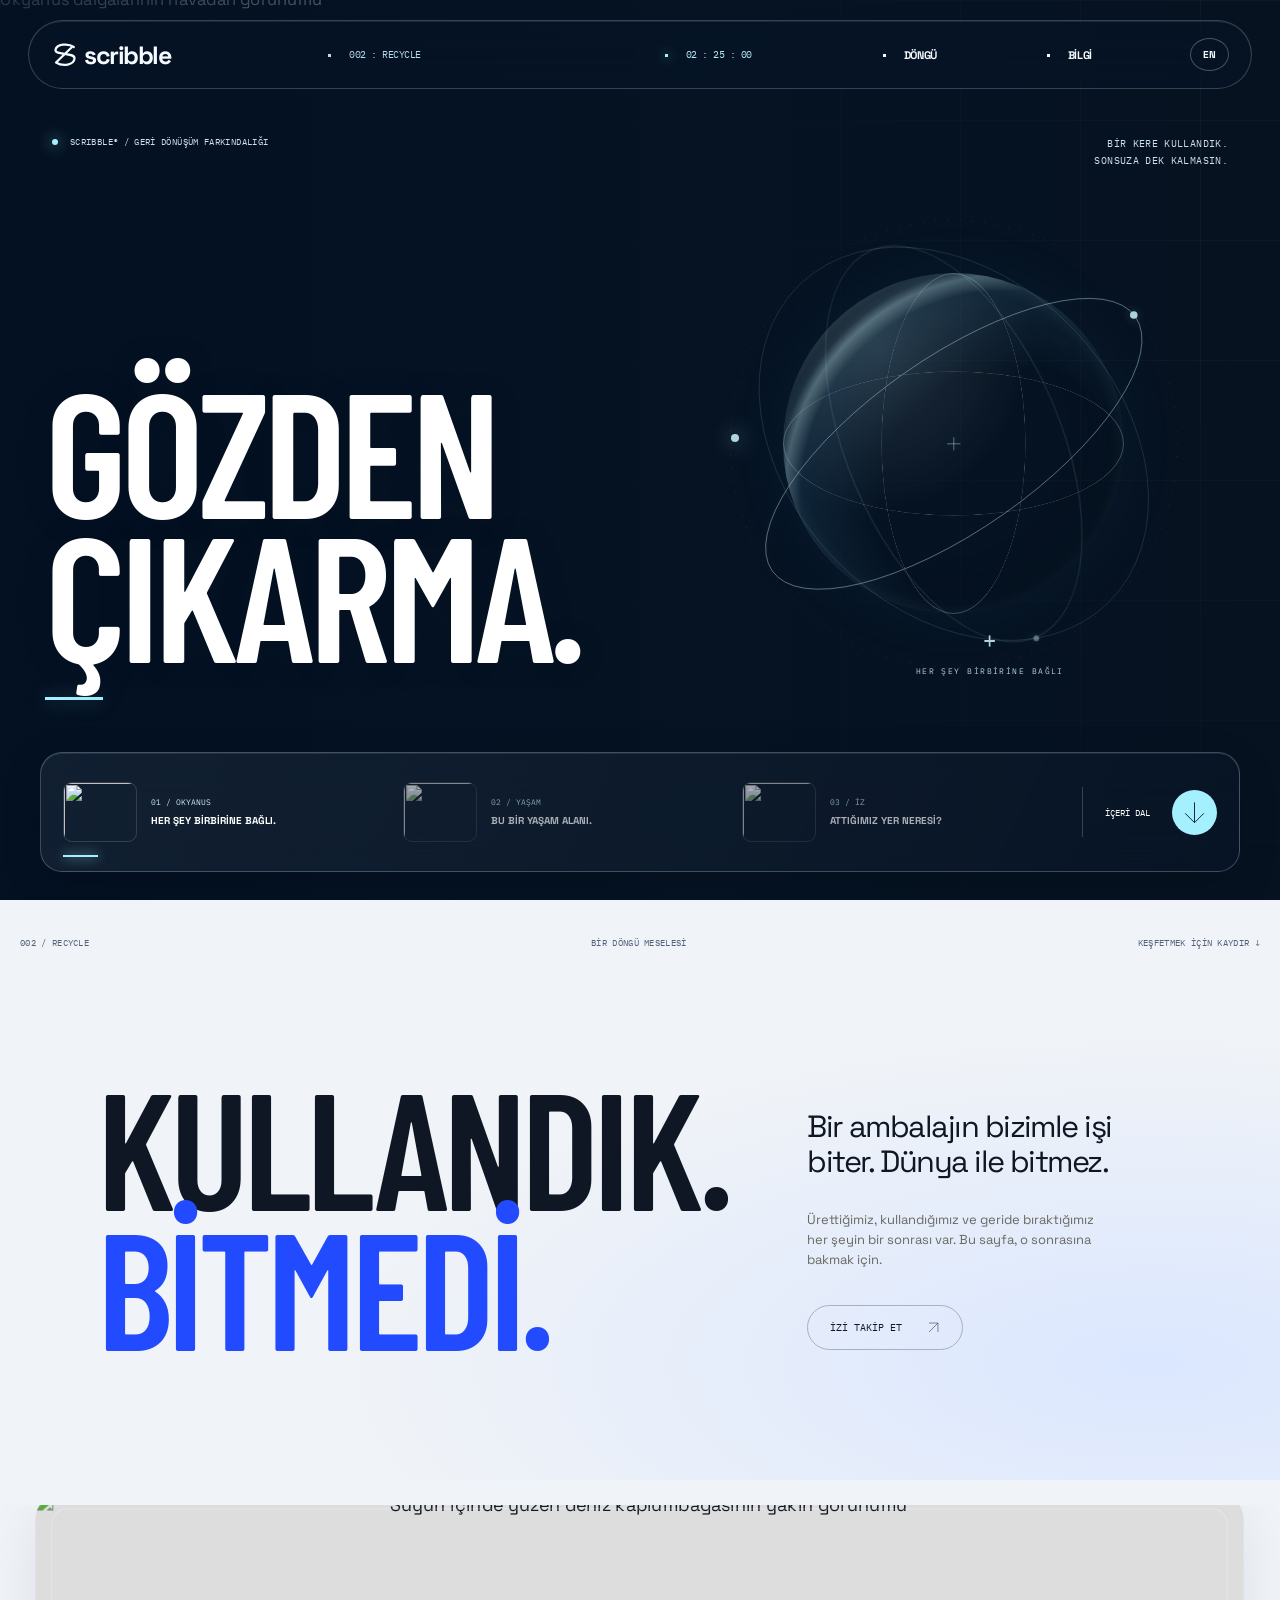
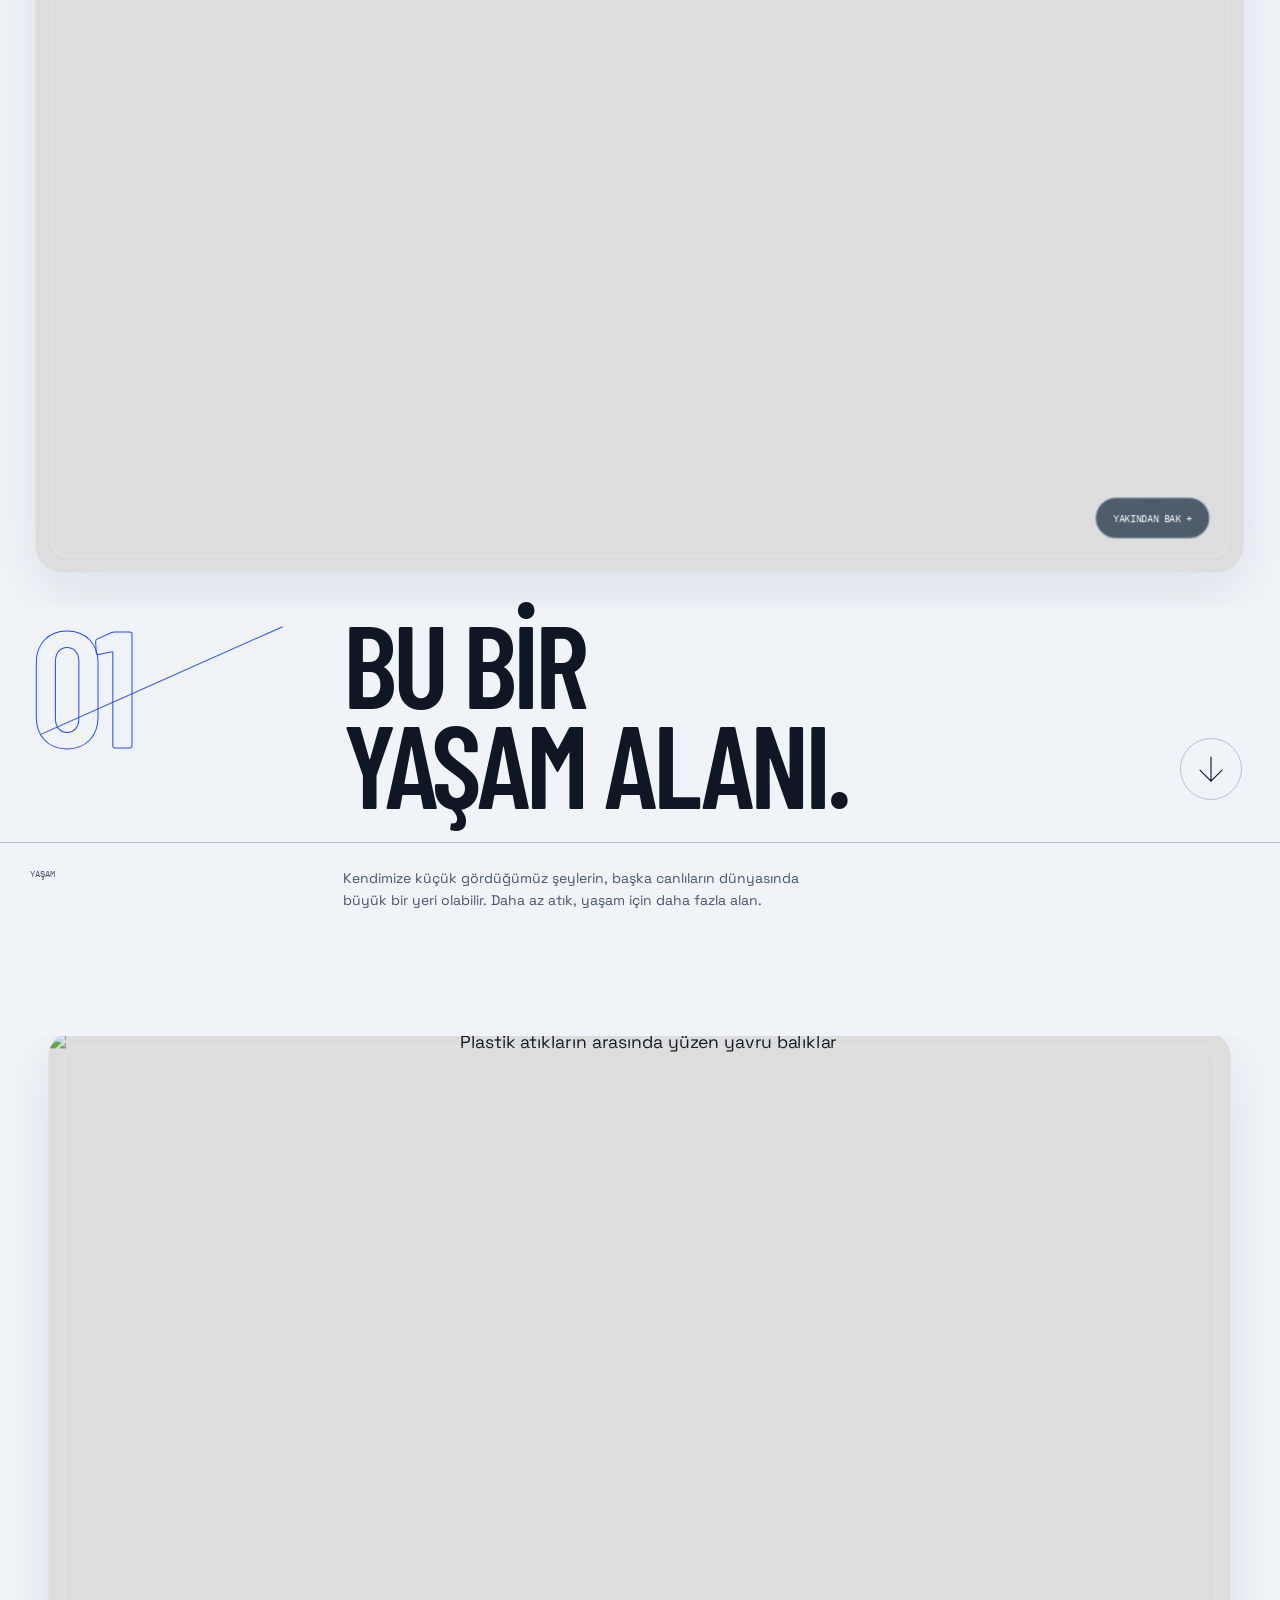
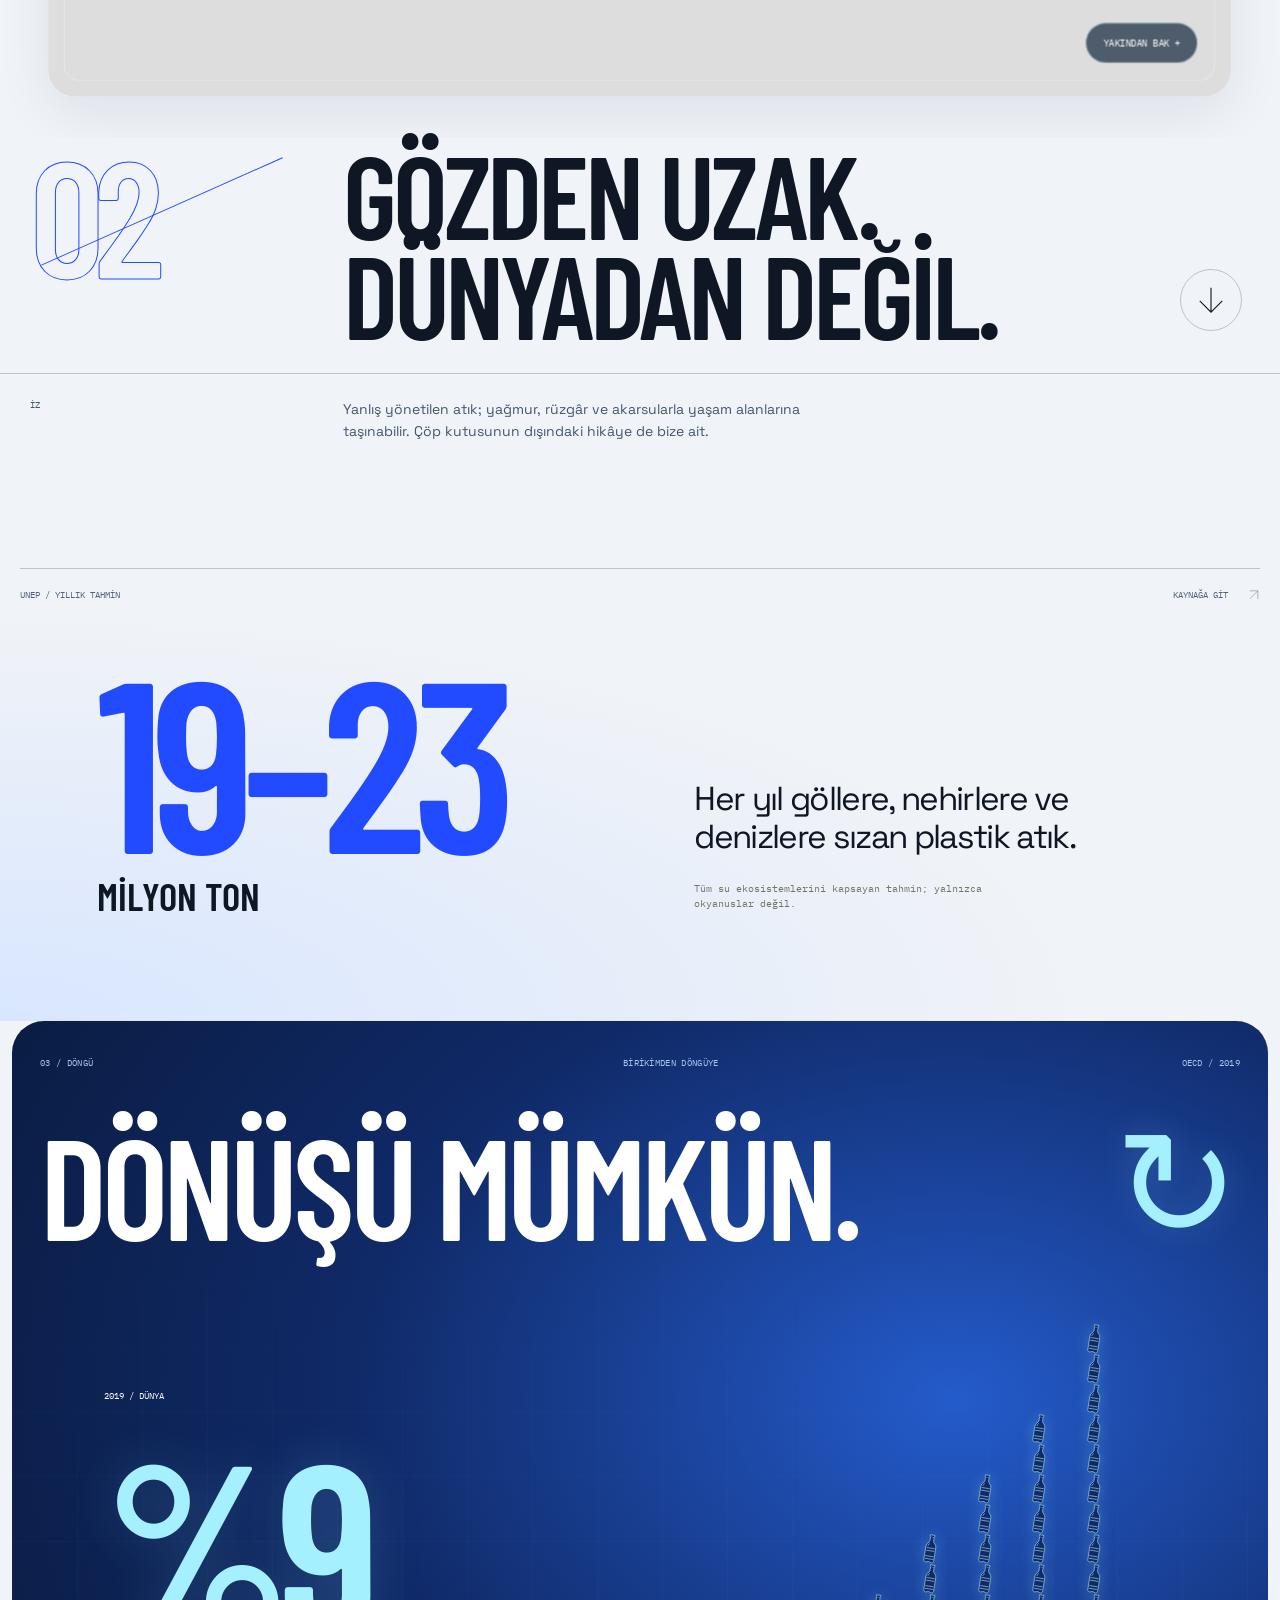
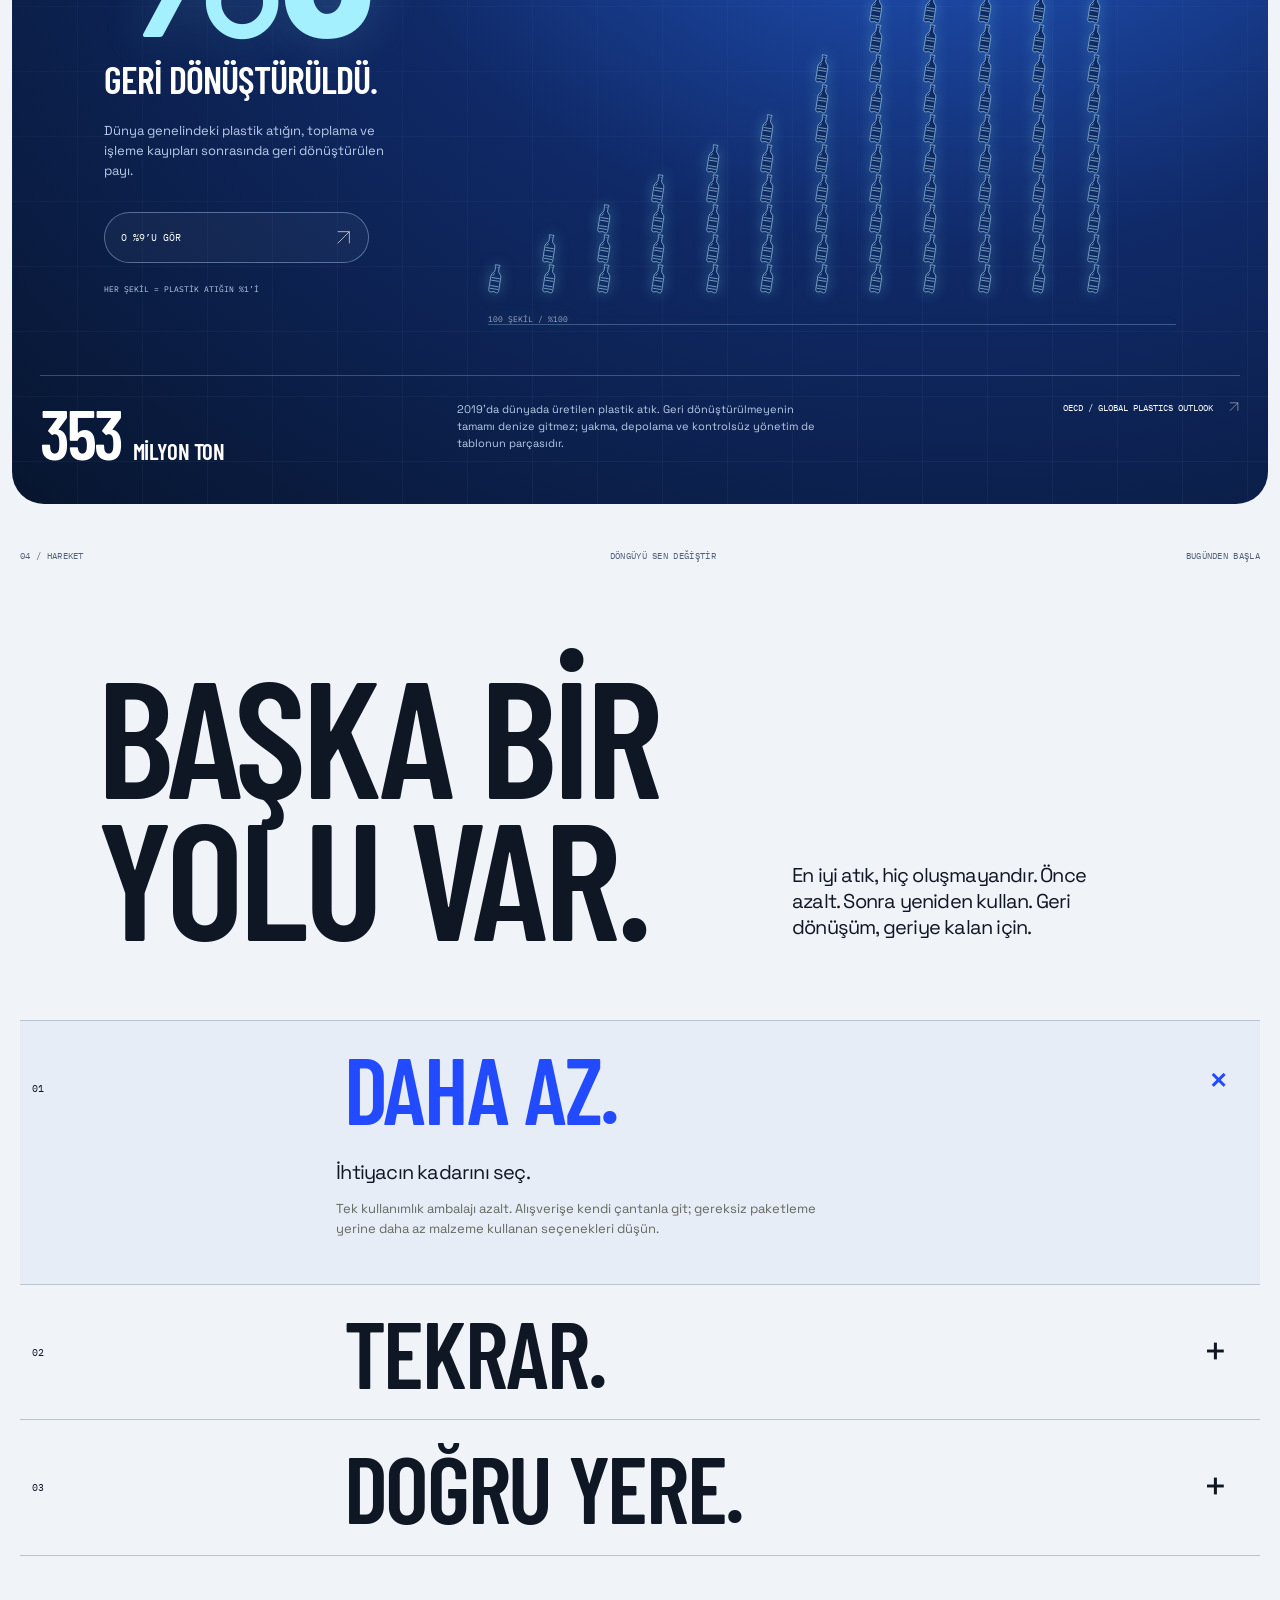
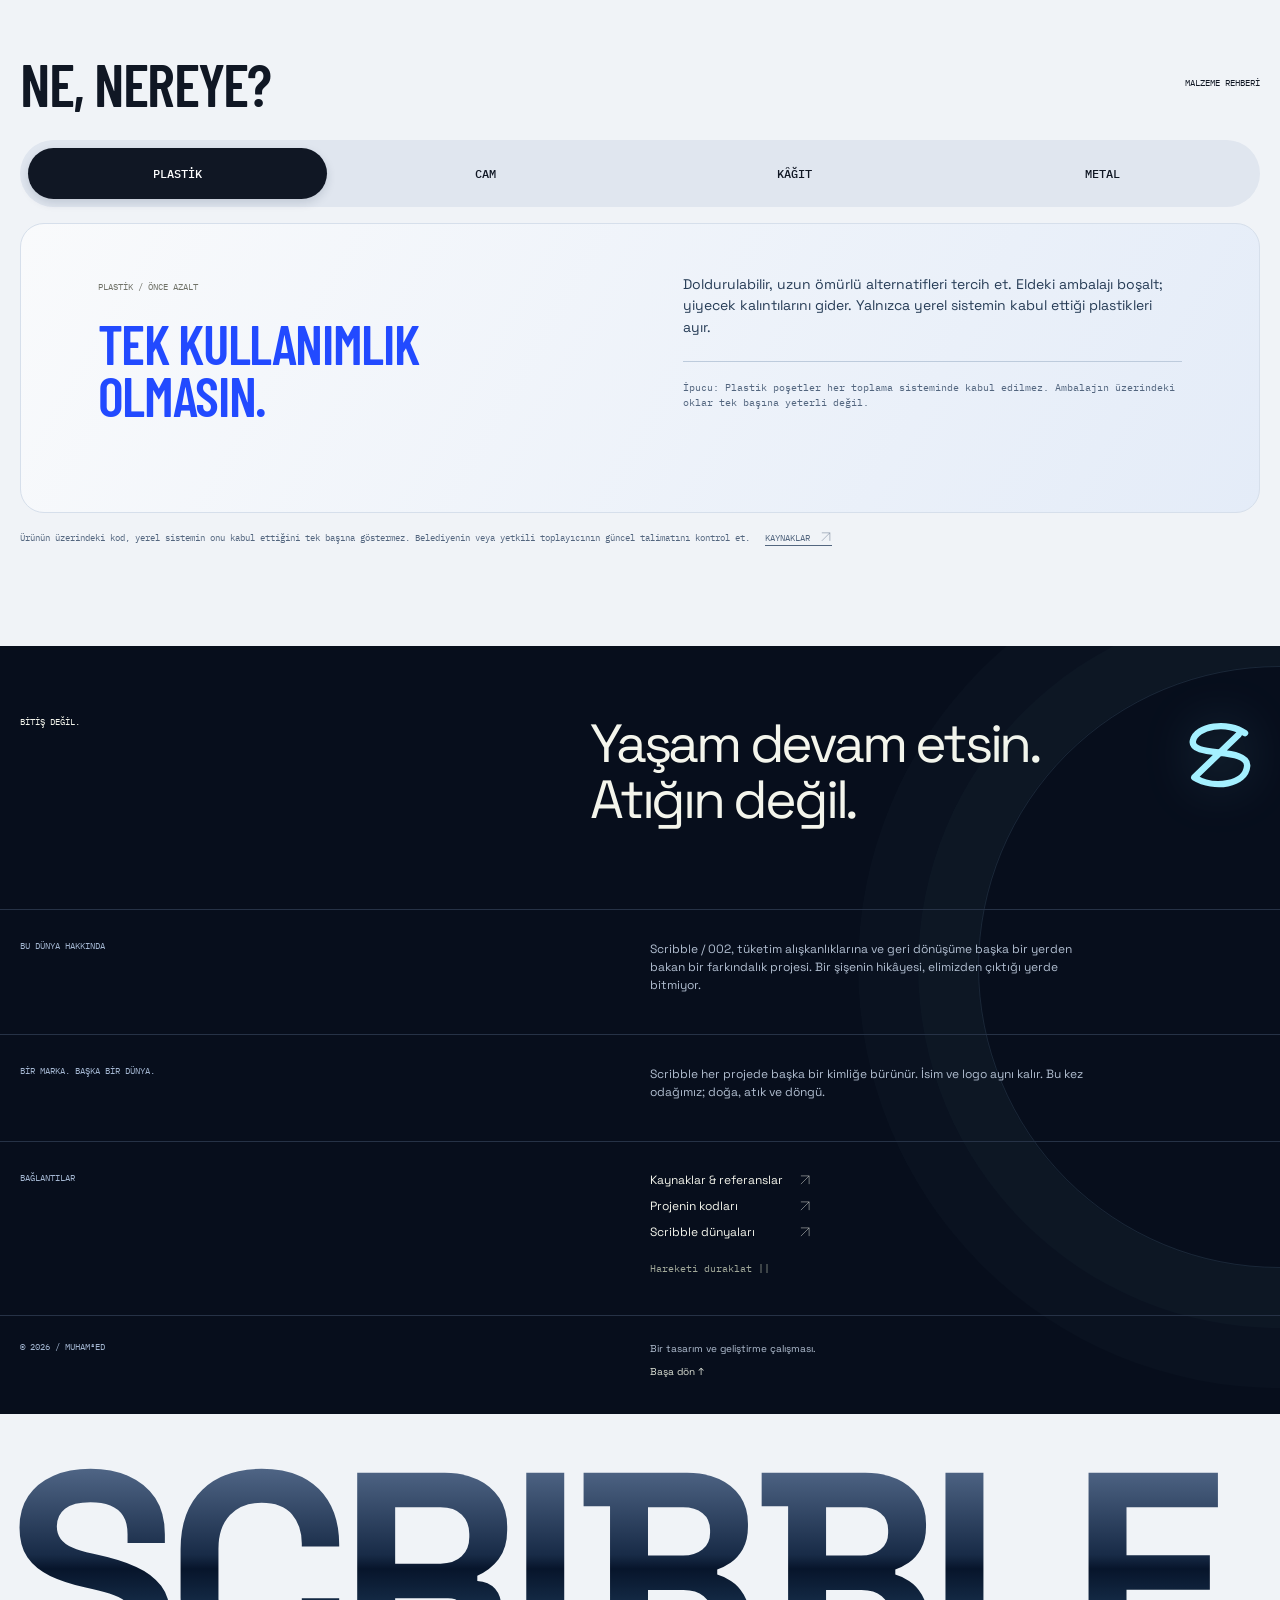
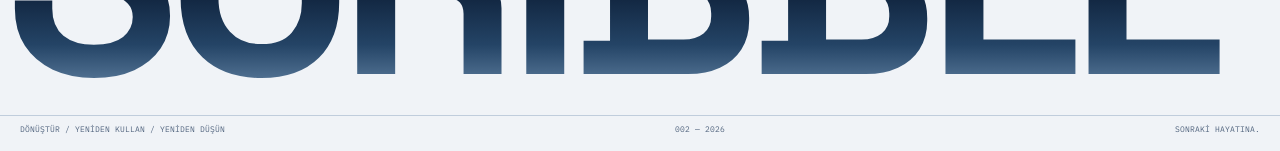
==== commit 5443f40b: "Version orbital assets so existing visitors receive the new design" ====
--- a/index.html
+++ b/index.html
@@ -1 +1 @@
-<!doctype html><html lang="tr"><head><meta charset="utf-8"><meta name="viewport" content="width=device-width,initial-scale=1"><meta name="theme-color" content="#143bff"><title>Scribble / 002 — Recycle</title><meta name="description" content="Gözden çıkarma. Yaşam, atık ve yeniden dönüş üzerine bir dijital farkındalık deneyimi."><meta property="og:title" content="Scribble / 002 — Recycle"><meta property="og:description" content="Gözden çıkarma. Yaşam devam etsin, atığın değil."><meta property="og:image" content="https://images.unsplash.com/photo-1670860774847-22c234df0f1e?auto=format&fit=max&w=1920&q=90"><meta name="twitter:card" content="summary_large_image"><link rel="icon" href="[data-uri]"><link rel="preconnect" href="https://fonts.googleapis.com"><link rel="preconnect" href="https://fonts.gstatic.com" crossorigin><link rel="preconnect" href="https://images.unsplash.com"><link rel="stylesheet" href="https://fonts.googleapis.com/css2?family=Barlow+Condensed:wght@600;700&family=Space+Grotesk:wght@400;500;700&family=IBM+Plex+Mono:wght@400&display=swap"><link rel="stylesheet" href="recycle.css?v=20261113"><script src="recycle.js?v=20261113" defer></script></head><body><div id="top"></div><a class="skip" href="#main">İçeriğe geç / Skip to content</a><header class="site-header"><a class="brand" href="index.html" aria-label="Scribble Recycle"><svg viewBox="0 0 112 112" aria-hidden="true"><path d="M91 24C68 7 22 13 18 35C14 59 96 43 94 70C92 96 48 103 20 86L82 26" fill="none" stroke="currentColor" stroke-width="9" stroke-linecap="round" stroke-linejoin="round"/></svg><span>scribble</span></a><span class="header-edition">002 : RECYCLE</span><span class="header-clock" aria-hidden="true">00 : 00 : 00</span><a class="header-link" href="index.html#loop"><span data-tr="DÖNGÜ" data-en="THE CYCLE">DÖNGÜ</span></a><a class="header-link" href="index.html#about"><span data-tr="BİLGİ" data-en="ABOUT">BİLGİ</span></a><button class="language" aria-label="Switch to English">EN</button><button class="menu-open" aria-label="Menüyü aç / Open menu" aria-expanded="false"><span data-tr="MENÜ" data-en="MENU">MENÜ</span> +</button></header><dialog class="menu-dialog" aria-label="Menü / Menu"><div class="menu-top"><span>SCRIBBLE / 002</span><button class="dialog-close" aria-label="Menüyü kapat / Close menu">×</button></div><nav><a href="index.html#life"><small>01</small><span data-tr="YAŞAM" data-en="LIFE">YAŞAM</span><svg class="arrow" viewBox="0 0 32 32" aria-hidden="true"><path d="M5 27 27 5M5 5h22v22"/></svg></a><a href="index.html#trace"><small>02</small><span data-tr="İZ" data-en="TRACE">İZ</span><svg class="arrow" viewBox="0 0 32 32" aria-hidden="true"><path d="M5 27 27 5M5 5h22v22"/></svg></a><a href="index.html#loop"><small>03</small><span data-tr="DÖNGÜ" data-en="CYCLE">DÖNGÜ</span><svg class="arrow" viewBox="0 0 32 32" aria-hidden="true"><path d="M5 27 27 5M5 5h22v22"/></svg></a><a href="index.html#action"><small>04</small><span data-tr="HAREKET" data-en="ACTION">HAREKET</span><svg class="arrow" viewBox="0 0 32 32" aria-hidden="true"><path d="M5 27 27 5M5 5h22v22"/></svg></a><a href="references.html"><small>05</small><span data-tr="KAYNAKLAR" data-en="SOURCES">KAYNAKLAR</span><svg class="arrow" viewBox="0 0 32 32" aria-hidden="true"><path d="M5 27 27 5M5 5h22v22"/></svg></a></nav><button class="language menu-language" aria-label="Switch to English">EN</button></dialog><main id="main"><section class="hero" aria-labelledby="hero-title"><div class="hero-frames"><div class="hero-frame active" data-frame="0"><img class="hero-photo" src="https://images.unsplash.com/photo-1670860774847-22c234df0f1e?auto=format&fit=max&w=1920&q=90" srcset="https://images.unsplash.com/photo-1670860774847-22c234df0f1e?auto=format&fit=max&w=960&q=90 960w, https://images.unsplash.com/photo-1670860774847-22c234df0f1e?auto=format&fit=max&w=1920&q=90 1920w, https://images.unsplash.com/photo-1670860774847-22c234df0f1e?auto=format&fit=max&w=3840&q=90 3840w" sizes="100vw" alt="Okyanus dalgalarının havadan görünümü" width="3840" height="2160" loading="eager" decoding="async"></div><div class="hero-frame " data-frame="1"><img class="hero-photo" src="https://images.unsplash.com/photo-1768495646274-1a356fbdc89c?auto=format&fit=max&w=1920&q=90" srcset="https://images.unsplash.com/photo-1768495646274-1a356fbdc89c?auto=format&fit=max&w=960&q=90 960w, https://images.unsplash.com/photo-1768495646274-1a356fbdc89c?auto=format&fit=max&w=1920&q=90 1920w, https://images.unsplash.com/photo-1768495646274-1a356fbdc89c?auto=format&fit=max&w=3840&q=90 3840w" sizes="100vw" alt="Suyun içinde yüzen deniz kaplumbağasının yakın görünümü" width="3840" height="2160" loading="lazy" decoding="async"></div><div class="hero-frame " data-frame="2"><img class="hero-photo" src="https://images.unsplash.com/photo-1632247620837-970aa94d2b99?auto=format&fit=max&w=1920&q=90" srcset="https://images.unsplash.com/photo-1632247620837-970aa94d2b99?auto=format&fit=max&w=960&q=90 960w, https://images.unsplash.com/photo-1632247620837-970aa94d2b99?auto=format&fit=max&w=1920&q=90 1920w, https://images.unsplash.com/photo-1632247620837-970aa94d2b99?auto=format&fit=max&w=3840&q=90 3840w" sizes="100vw" alt="Plastik atıkların arasında yüzen yavru balıklar" width="3840" height="2160" loading="lazy" decoding="async"></div></div><div class="hero-meta"><span>SCRIBBLE® / <span data-tr="GERİ DÖNÜŞÜM FARKINDALIĞI" data-en="RECYCLING AWARENESS">GERİ DÖNÜŞÜM FARKINDALIĞI</span></span><p><span data-tr="BİR KERE KULLANDIK." data-en="USED FOR A MOMENT.">BİR KERE KULLANDIK.</span><br><span data-tr="SONSUZA DEK KALMASIN." data-en="NOT HERE FOREVER.">SONSUZA DEK KALMASIN.</span></p></div><h1 id="hero-title"><span data-tr="GÖZDEN ÇIKARMA." data-en="DON’T LOOK AWAY.">GÖZDEN ÇIKARMA.</span></h1><div class="hero-reel" aria-label="Görsel seçimi / Select a scene"><button class="reel-item active" data-scene="0" aria-pressed="true"><img src="https://images.unsplash.com/photo-1670860774847-22c234df0f1e?auto=format&fit=max&w=960&q=90" alt="" width="100" height="60"><span><small>01 / <span data-tr="OKYANUS" data-en="OCEAN">OKYANUS</span></small><span data-tr="HER ŞEY BİRBİRİNE BAĞLI." data-en="EVERYTHING IS CONNECTED.">HER ŞEY BİRBİRİNE BAĞLI.</span></span><i></i></button><button class="reel-item " data-scene="1" aria-pressed="false"><img src="https://images.unsplash.com/photo-1768495646274-1a356fbdc89c?auto=format&fit=max&w=960&q=90" alt="" width="100" height="60"><span><small>02 / <span data-tr="YAŞAM" data-en="LIFE">YAŞAM</span></small><span data-tr="BU BİR YAŞAM ALANI." data-en="THIS IS A LIVING WORLD.">BU BİR YAŞAM ALANI.</span></span><i></i></button><button class="reel-item " data-scene="2" aria-pressed="false"><img src="https://images.unsplash.com/photo-1632247620837-970aa94d2b99?auto=format&fit=max&w=960&q=90" alt="" width="100" height="60"><span><small>03 / <span data-tr="İZ" data-en="TRACE">İZ</span></small><span data-tr="ATTIĞIMIZ YER NERESİ?" data-en="WHERE IS AWAY?">ATTIĞIMIZ YER NERESİ?</span></span><i></i></button><a class="hero-explore" href="#intro"><span data-tr="İÇERİ DAL" data-en="DIVE IN">İÇERİ DAL</span><svg class="arrow" viewBox="0 0 32 32" aria-hidden="true"><path d="M16 3v26M4 17l12 12 12-12"/></svg></a></div></section><section class="intro" id="intro"><div class="label-row"><span>002 / RECYCLE</span><span><span data-tr="BİR DÖNGÜ MESELESİ" data-en="A MATTER OF CIRCULATION">BİR DÖNGÜ MESELESİ</span></span><span><span data-tr="KEŞFETMEK İÇİN KAYDIR" data-en="SCROLL TO EXPLORE">KEŞFETMEK İÇİN KAYDIR</span> ↓</span></div><div class="intro-type"><h2><span data-tr="KULLANDIK." data-en="WE USED IT.">KULLANDIK.</span><br><span class="blue"><span data-tr="BİTMEDİ." data-en="IT STAYS.">BİTMEDİ.</span></span></h2><div><p class="intro-statement"><span data-tr="Bir ambalajın bizimle işi biter. Dünya ile bitmez." data-en="A wrapper’s time with us ends. Its time with the world does not.">Bir ambalajın bizimle işi biter. Dünya ile bitmez.</span></p><p><span data-tr="Ürettiğimiz, kullandığımız ve geride bıraktığımız her şeyin bir sonrası var. Bu sayfa, o sonrasına bakmak için." data-en="Everything we make, use and leave behind has an afterlife. This page is a closer look at what comes next.">Ürettiğimiz, kullandığımız ve geride bıraktığımız her şeyin bir sonrası var. Bu sayfa, o sonrasına bakmak için.</span></p><a class="text-link" href="#life"><span data-tr="İZİ TAKİP ET" data-en="FOLLOW THE TRACE">İZİ TAKİP ET</span><svg class="arrow" viewBox="0 0 32 32" aria-hidden="true"><path d="M5 27 27 5M5 5h22v22"/></svg></a></div></div></section><section class="chapter" id="life"><div class="chapter-stage" id="panel-life"><div class="chapter-clip"><div class="chapter-label"><span>01 / <span data-tr="YAŞAM" data-en="LIFE">YAŞAM</span></span><span><span data-tr="FOTOĞRAF" data-en="PHOTOGRAPHY">FOTOĞRAF</span></span></div><button class="chapter-photo-button" data-lightbox="https://images.unsplash.com/photo-1768495646274-1a356fbdc89c?auto=format&fit=max&w=3840&q=90" data-credit="Marcus Lange / Unsplash" aria-label="Görseli tam ekran aç / Open photograph"><div class="photo-inner"><img class="chapter-photo" src="https://images.unsplash.com/photo-1768495646274-1a356fbdc89c?auto=format&fit=max&w=1920&q=90" srcset="https://images.unsplash.com/photo-1768495646274-1a356fbdc89c?auto=format&fit=max&w=960&q=90 960w, https://images.unsplash.com/photo-1768495646274-1a356fbdc89c?auto=format&fit=max&w=1920&q=90 1920w, https://images.unsplash.com/photo-1768495646274-1a356fbdc89c?auto=format&fit=max&w=3840&q=90 3840w" sizes="100vw" alt="Suyun içinde yüzen deniz kaplumbağasının yakın görünümü" width="3840" height="2160" loading="lazy" decoding="async"></div><span class="photo-open"><span data-tr="YAKINDAN BAK" data-en="TAKE A CLOSER LOOK">YAKINDAN BAK</span> +</span></button><div class="photo-caption"><span>© Marcus Lange / Unsplash</span><a href="references.html#visuals"><span data-tr="GÖRSEL KAYNAĞI" data-en="IMAGE SOURCE">GÖRSEL KAYNAĞI</span><svg class="arrow" viewBox="0 0 32 32" aria-hidden="true"><path d="M5 27 27 5M5 5h22v22"/></svg></a></div></div></div><button class="chapter-title" aria-expanded="true" aria-controls="panel-life"><span class="chapter-number">01</span><h2><span data-tr="BU BİR" data-en="THIS IS A">BU BİR</span><br><span data-tr="YAŞAM ALANI." data-en="LIVING WORLD.">YAŞAM ALANI.</span></h2><span class="chapter-arrow"><svg class="arrow" viewBox="0 0 32 32" aria-hidden="true"><path d="M16 3v26M4 17l12 12 12-12"/></svg></span></button><div class="chapter-note"><span><span data-tr="YAŞAM" data-en="LIFE">YAŞAM</span></span><p><span data-tr="Kendimize küçük gördüğümüz şeylerin, başka canlıların dünyasında büyük bir yeri olabilir. Daha az atık, yaşam için daha fazla alan." data-en="What seems small to us can take up a large place in another creature’s world. Less waste means more room for life.">Kendimize küçük gördüğümüz şeylerin, başka canlıların dünyasında büyük bir yeri olabilir. Daha az atık, yaşam için daha fazla alan.</span></p></div></section><section class="chapter" id="trace"><div class="chapter-stage" id="panel-trace"><div class="chapter-clip"><div class="chapter-label"><span>02 / <span data-tr="İZ" data-en="TRACE">İZ</span></span><span><span data-tr="FOTOĞRAF" data-en="PHOTOGRAPHY">FOTOĞRAF</span></span></div><button class="chapter-photo-button" data-lightbox="https://images.unsplash.com/photo-1632247620837-970aa94d2b99?auto=format&fit=max&w=3840&q=90" data-credit="Naja Bertolt Jensen / Unsplash" aria-label="Görseli tam ekran aç / Open photograph"><div class="photo-inner"><img class="chapter-photo" src="https://images.unsplash.com/photo-1632247620837-970aa94d2b99?auto=format&fit=max&w=1920&q=90" srcset="https://images.unsplash.com/photo-1632247620837-970aa94d2b99?auto=format&fit=max&w=960&q=90 960w, https://images.unsplash.com/photo-1632247620837-970aa94d2b99?auto=format&fit=max&w=1920&q=90 1920w, https://images.unsplash.com/photo-1632247620837-970aa94d2b99?auto=format&fit=max&w=3840&q=90 3840w" sizes="100vw" alt="Plastik atıkların arasında yüzen yavru balıklar" width="3840" height="2160" loading="lazy" decoding="async"></div><span class="photo-open"><span data-tr="YAKINDAN BAK" data-en="TAKE A CLOSER LOOK">YAKINDAN BAK</span> +</span></button><div class="photo-caption"><span>© Naja Bertolt Jensen / Unsplash</span><a href="references.html#visuals"><span data-tr="GÖRSEL KAYNAĞI" data-en="IMAGE SOURCE">GÖRSEL KAYNAĞI</span><svg class="arrow" viewBox="0 0 32 32" aria-hidden="true"><path d="M5 27 27 5M5 5h22v22"/></svg></a></div></div></div><button class="chapter-title" aria-expanded="true" aria-controls="panel-trace"><span class="chapter-number">02</span><h2><span data-tr="GÖZDEN UZAK." data-en="OUT OF SIGHT.">GÖZDEN UZAK.</span><br><span data-tr="DÜNYADAN DEĞİL." data-en="STILL IN THE WORLD.">DÜNYADAN DEĞİL.</span></h2><span class="chapter-arrow"><svg class="arrow" viewBox="0 0 32 32" aria-hidden="true"><path d="M16 3v26M4 17l12 12 12-12"/></svg></span></button><div class="chapter-note"><span><span data-tr="İZ" data-en="TRACE">İZ</span></span><p><span data-tr="Yanlış yönetilen atık; yağmur, rüzgâr ve akarsularla yaşam alanlarına taşınabilir. Çöp kutusunun dışındaki hikâye de bize ait." data-en="Mismanaged waste can travel through rain, wind and rivers into living habitats. The story beyond the bin belongs to us too.">Yanlış yönetilen atık; yağmur, rüzgâr ve akarsularla yaşam alanlarına taşınabilir. Çöp kutusunun dışındaki hikâye de bize ait.</span></p></div></section><section class="water-stat"><div class="stat-label"><span>UNEP / <span data-tr="YILLIK TAHMİN" data-en="ANNUAL ESTIMATE">YILLIK TAHMİN</span></span><a href="references.html#data"><span data-tr="KAYNAĞA GİT" data-en="VIEW SOURCE">KAYNAĞA GİT</span><svg class="arrow" viewBox="0 0 32 32" aria-hidden="true"><path d="M5 27 27 5M5 5h22v22"/></svg></a></div><div class="water-stat-body"><strong>19–23<span><span data-tr="MİLYON TON" data-en="MILLION TONNES">MİLYON TON</span></span></strong><p><span data-tr="Her yıl göllere, nehirlere ve denizlere sızan plastik atık." data-en="Plastic waste leaking into lakes, rivers and seas every year.">Her yıl göllere, nehirlere ve denizlere sızan plastik atık.</span><small><span data-tr="Tüm su ekosistemlerini kapsayan tahmin; yalnızca okyanuslar değil." data-en="Estimate covering aquatic ecosystems, not oceans alone.">Tüm su ekosistemlerini kapsayan tahmin; yalnızca okyanuslar değil.</span></small></p></div></section><section class="loop" id="loop"><div class="label-row"><span>03 / <span data-tr="DÖNGÜ" data-en="CYCLE">DÖNGÜ</span></span><span><span data-tr="BİRİKİMDEN DÖNGÜYE" data-en="FROM ACCUMULATION TO CIRCULATION">BİRİKİMDEN DÖNGÜYE</span></span><span>OECD / 2019</span></div><div class="loop-title"><h2><span data-tr="DÖNÜŞÜ MÜMKÜN." data-en="A RETURN IS POSSIBLE.">DÖNÜŞÜ MÜMKÜN.</span></h2><span class="orbit-icon" aria-hidden="true">↻</span></div><div class="loop-layout"><div class="loop-copy"><span class="loop-year">2019 / <span data-tr="DÜNYA" data-en="GLOBAL">DÜNYA</span></span><strong class="recycle-number">%9</strong><h3><span data-tr="GERİ DÖNÜŞTÜRÜLDÜ." data-en="WAS RECYCLED.">GERİ DÖNÜŞTÜRÜLDÜ.</span></h3><p><span data-tr="Dünya genelindeki plastik atığın, toplama ve işleme kayıpları sonrasında geri dönüştürülen payı." data-en="The share of global plastic waste actually recycled, after collection and processing losses.">Dünya genelindeki plastik atığın, toplama ve işleme kayıpları sonrasında geri dönüştürülen payı.</span></p><button class="graph-toggle" aria-pressed="false"><span data-tr="O %9’U GÖR" data-en="SEE THAT 9%">O %9’U GÖR</span><svg class="arrow" viewBox="0 0 32 32" aria-hidden="true"><path d="M5 27 27 5M5 5h22v22"/></svg></button><span class="graph-key"><span data-tr="HER ŞEKİL = PLASTİK ATIĞIN %1’İ" data-en="EACH SHAPE = 1% OF PLASTIC WASTE">HER ŞEKİL = PLASTİK ATIĞIN %1’İ</span></span></div><div class="bottle-graph" aria-hidden="true"><span class="bottle-unit recycled" style="--x:0;--y:0"><svg viewBox="0 0 30 66" aria-hidden="true"><path d="M11 6h8v9c0 4 7 6 7 13v29c0 6-4 7-7 5l-4-1-4 1c-4 2-7 0-7-5V28c0-7 7-9 7-13Z"/><path d="M10 6V2h10v4M6 31h18M6 37h18M6 49h18M6 55h18M11 21l-3 6"/></svg></span><span class="bottle-unit recycled" style="--x:1;--y:0"><svg viewBox="0 0 30 66" aria-hidden="true"><path d="M11 6h8v9c0 4 7 6 7 13v29c0 6-4 7-7 5l-4-1-4 1c-4 2-7 0-7-5V28c0-7 7-9 7-13Z"/><path d="M10 6V2h10v4M6 31h18M6 37h18M6 49h18M6 55h18M11 21l-3 6"/></svg></span><span class="bottle-unit recycled" style="--x:1;--y:1"><svg viewBox="0 0 30 66" aria-hidden="true"><path d="M11 6h8v9c0 4 7 6 7 13v29c0 6-4 7-7 5l-4-1-4 1c-4 2-7 0-7-5V28c0-7 7-9 7-13Z"/><path d="M10 6V2h10v4M6 31h18M6 37h18M6 49h18M6 55h18M11 21l-3 6"/></svg></span><span class="bottle-unit recycled" style="--x:2;--y:0"><svg viewBox="0 0 30 66" aria-hidden="true"><path d="M11 6h8v9c0 4 7 6 7 13v29c0 6-4 7-7 5l-4-1-4 1c-4 2-7 0-7-5V28c0-7 7-9 7-13Z"/><path d="M10 6V2h10v4M6 31h18M6 37h18M6 49h18M6 55h18M11 21l-3 6"/></svg></span><span class="bottle-unit recycled" style="--x:2;--y:1"><svg viewBox="0 0 30 66" aria-hidden="true"><path d="M11 6h8v9c0 4 7 6 7 13v29c0 6-4 7-7 5l-4-1-4 1c-4 2-7 0-7-5V28c0-7 7-9 7-13Z"/><path d="M10 6V2h10v4M6 31h18M6 37h18M6 49h18M6 55h18M11 21l-3 6"/></svg></span><span class="bottle-unit recycled" style="--x:2;--y:2"><svg viewBox="0 0 30 66" aria-hidden="true"><path d="M11 6h8v9c0 4 7 6 7 13v29c0 6-4 7-7 5l-4-1-4 1c-4 2-7 0-7-5V28c0-7 7-9 7-13Z"/><path d="M10 6V2h10v4M6 31h18M6 37h18M6 49h18M6 55h18M11 21l-3 6"/></svg></span><span class="bottle-unit recycled" style="--x:3;--y:0"><svg viewBox="0 0 30 66" aria-hidden="true"><path d="M11 6h8v9c0 4 7 6 7 13v29c0 6-4 7-7 5l-4-1-4 1c-4 2-7 0-7-5V28c0-7 7-9 7-13Z"/><path d="M10 6V2h10v4M6 31h18M6 37h18M6 49h18M6 55h18M11 21l-3 6"/></svg></span><span class="bottle-unit recycled" style="--x:3;--y:1"><svg viewBox="0 0 30 66" aria-hidden="true"><path d="M11 6h8v9c0 4 7 6 7 13v29c0 6-4 7-7 5l-4-1-4 1c-4 2-7 0-7-5V28c0-7 7-9 7-13Z"/><path d="M10 6V2h10v4M6 31h18M6 37h18M6 49h18M6 55h18M11 21l-3 6"/></svg></span><span class="bottle-unit recycled" style="--x:3;--y:2"><svg viewBox="0 0 30 66" aria-hidden="true"><path d="M11 6h8v9c0 4 7 6 7 13v29c0 6-4 7-7 5l-4-1-4 1c-4 2-7 0-7-5V28c0-7 7-9 7-13Z"/><path d="M10 6V2h10v4M6 31h18M6 37h18M6 49h18M6 55h18M11 21l-3 6"/></svg></span><span class="bottle-unit " style="--x:3;--y:3"><svg viewBox="0 0 30 66" aria-hidden="true"><path d="M11 6h8v9c0 4 7 6 7 13v29c0 6-4 7-7 5l-4-1-4 1c-4 2-7 0-7-5V28c0-7 7-9 7-13Z"/><path d="M10 6V2h10v4M6 31h18M6 37h18M6 49h18M6 55h18M11 21l-3 6"/></svg></span><span class="bottle-unit " style="--x:4;--y:0"><svg viewBox="0 0 30 66" aria-hidden="true"><path d="M11 6h8v9c0 4 7 6 7 13v29c0 6-4 7-7 5l-4-1-4 1c-4 2-7 0-7-5V28c0-7 7-9 7-13Z"/><path d="M10 6V2h10v4M6 31h18M6 37h18M6 49h18M6 55h18M11 21l-3 6"/></svg></span><span class="bottle-unit " style="--x:4;--y:1"><svg viewBox="0 0 30 66" aria-hidden="true"><path d="M11 6h8v9c0 4 7 6 7 13v29c0 6-4 7-7 5l-4-1-4 1c-4 2-7 0-7-5V28c0-7 7-9 7-13Z"/><path d="M10 6V2h10v4M6 31h18M6 37h18M6 49h18M6 55h18M11 21l-3 6"/></svg></span><span class="bottle-unit " style="--x:4;--y:2"><svg viewBox="0 0 30 66" aria-hidden="true"><path d="M11 6h8v9c0 4 7 6 7 13v29c0 6-4 7-7 5l-4-1-4 1c-4 2-7 0-7-5V28c0-7 7-9 7-13Z"/><path d="M10 6V2h10v4M6 31h18M6 37h18M6 49h18M6 55h18M11 21l-3 6"/></svg></span><span class="bottle-unit " style="--x:4;--y:3"><svg viewBox="0 0 30 66" aria-hidden="true"><path d="M11 6h8v9c0 4 7 6 7 13v29c0 6-4 7-7 5l-4-1-4 1c-4 2-7 0-7-5V28c0-7 7-9 7-13Z"/><path d="M10 6V2h10v4M6 31h18M6 37h18M6 49h18M6 55h18M11 21l-3 6"/></svg></span><span class="bottle-unit " style="--x:4;--y:4"><svg viewBox="0 0 30 66" aria-hidden="true"><path d="M11 6h8v9c0 4 7 6 7 13v29c0 6-4 7-7 5l-4-1-4 1c-4 2-7 0-7-5V28c0-7 7-9 7-13Z"/><path d="M10 6V2h10v4M6 31h18M6 37h18M6 49h18M6 55h18M11 21l-3 6"/></svg></span><span class="bottle-unit " style="--x:5;--y:0"><svg viewBox="0 0 30 66" aria-hidden="true"><path d="M11 6h8v9c0 4 7 6 7 13v29c0 6-4 7-7 5l-4-1-4 1c-4 2-7 0-7-5V28c0-7 7-9 7-13Z"/><path d="M10 6V2h10v4M6 31h18M6 37h18M6 49h18M6 55h18M11 21l-3 6"/></svg></span><span class="bottle-unit " style="--x:5;--y:1"><svg viewBox="0 0 30 66" aria-hidden="true"><path d="M11 6h8v9c0 4 7 6 7 13v29c0 6-4 7-7 5l-4-1-4 1c-4 2-7 0-7-5V28c0-7 7-9 7-13Z"/><path d="M10 6V2h10v4M6 31h18M6 37h18M6 49h18M6 55h18M11 21l-3 6"/></svg></span><span class="bottle-unit " style="--x:5;--y:2"><svg viewBox="0 0 30 66" aria-hidden="true"><path d="M11 6h8v9c0 4 7 6 7 13v29c0 6-4 7-7 5l-4-1-4 1c-4 2-7 0-7-5V28c0-7 7-9 7-13Z"/><path d="M10 6V2h10v4M6 31h18M6 37h18M6 49h18M6 55h18M11 21l-3 6"/></svg></span><span class="bottle-unit " style="--x:5;--y:3"><svg viewBox="0 0 30 66" aria-hidden="true"><path d="M11 6h8v9c0 4 7 6 7 13v29c0 6-4 7-7 5l-4-1-4 1c-4 2-7 0-7-5V28c0-7 7-9 7-13Z"/><path d="M10 6V2h10v4M6 31h18M6 37h18M6 49h18M6 55h18M11 21l-3 6"/></svg></span><span class="bottle-unit " style="--x:5;--y:4"><svg viewBox="0 0 30 66" aria-hidden="true"><path d="M11 6h8v9c0 4 7 6 7 13v29c0 6-4 7-7 5l-4-1-4 1c-4 2-7 0-7-5V28c0-7 7-9 7-13Z"/><path d="M10 6V2h10v4M6 31h18M6 37h18M6 49h18M6 55h18M11 21l-3 6"/></svg></span><span class="bottle-unit " style="--x:5;--y:5"><svg viewBox="0 0 30 66" aria-hidden="true"><path d="M11 6h8v9c0 4 7 6 7 13v29c0 6-4 7-7 5l-4-1-4 1c-4 2-7 0-7-5V28c0-7 7-9 7-13Z"/><path d="M10 6V2h10v4M6 31h18M6 37h18M6 49h18M6 55h18M11 21l-3 6"/></svg></span><span class="bottle-unit " style="--x:6;--y:0"><svg viewBox="0 0 30 66" aria-hidden="true"><path d="M11 6h8v9c0 4 7 6 7 13v29c0 6-4 7-7 5l-4-1-4 1c-4 2-7 0-7-5V28c0-7 7-9 7-13Z"/><path d="M10 6V2h10v4M6 31h18M6 37h18M6 49h18M6 55h18M11 21l-3 6"/></svg></span><span class="bottle-unit " style="--x:6;--y:1"><svg viewBox="0 0 30 66" aria-hidden="true"><path d="M11 6h8v9c0 4 7 6 7 13v29c0 6-4 7-7 5l-4-1-4 1c-4 2-7 0-7-5V28c0-7 7-9 7-13Z"/><path d="M10 6V2h10v4M6 31h18M6 37h18M6 49h18M6 55h18M11 21l-3 6"/></svg></span><span class="bottle-unit " style="--x:6;--y:2"><svg viewBox="0 0 30 66" aria-hidden="true"><path d="M11 6h8v9c0 4 7 6 7 13v29c0 6-4 7-7 5l-4-1-4 1c-4 2-7 0-7-5V28c0-7 7-9 7-13Z"/><path d="M10 6V2h10v4M6 31h18M6 37h18M6 49h18M6 55h18M11 21l-3 6"/></svg></span><span class="bottle-unit " style="--x:6;--y:3"><svg viewBox="0 0 30 66" aria-hidden="true"><path d="M11 6h8v9c0 4 7 6 7 13v29c0 6-4 7-7 5l-4-1-4 1c-4 2-7 0-7-5V28c0-7 7-9 7-13Z"/><path d="M10 6V2h10v4M6 31h18M6 37h18M6 49h18M6 55h18M11 21l-3 6"/></svg></span><span class="bottle-unit " style="--x:6;--y:4"><svg viewBox="0 0 30 66" aria-hidden="true"><path d="M11 6h8v9c0 4 7 6 7 13v29c0 6-4 7-7 5l-4-1-4 1c-4 2-7 0-7-5V28c0-7 7-9 7-13Z"/><path d="M10 6V2h10v4M6 31h18M6 37h18M6 49h18M6 55h18M11 21l-3 6"/></svg></span><span class="bottle-unit " style="--x:6;--y:5"><svg viewBox="0 0 30 66" aria-hidden="true"><path d="M11 6h8v9c0 4 7 6 7 13v29c0 6-4 7-7 5l-4-1-4 1c-4 2-7 0-7-5V28c0-7 7-9 7-13Z"/><path d="M10 6V2h10v4M6 31h18M6 37h18M6 49h18M6 55h18M11 21l-3 6"/></svg></span><span class="bottle-unit " style="--x:6;--y:6"><svg viewBox="0 0 30 66" aria-hidden="true"><path d="M11 6h8v9c0 4 7 6 7 13v29c0 6-4 7-7 5l-4-1-4 1c-4 2-7 0-7-5V28c0-7 7-9 7-13Z"/><path d="M10 6V2h10v4M6 31h18M6 37h18M6 49h18M6 55h18M11 21l-3 6"/></svg></span><span class="bottle-unit " style="--x:6;--y:7"><svg viewBox="0 0 30 66" aria-hidden="true"><path d="M11 6h8v9c0 4 7 6 7 13v29c0 6-4 7-7 5l-4-1-4 1c-4 2-7 0-7-5V28c0-7 7-9 7-13Z"/><path d="M10 6V2h10v4M6 31h18M6 37h18M6 49h18M6 55h18M11 21l-3 6"/></svg></span><span class="bottle-unit " style="--x:7;--y:0"><svg viewBox="0 0 30 66" aria-hidden="true"><path d="M11 6h8v9c0 4 7 6 7 13v29c0 6-4 7-7 5l-4-1-4 1c-4 2-7 0-7-5V28c0-7 7-9 7-13Z"/><path d="M10 6V2h10v4M6 31h18M6 37h18M6 49h18M6 55h18M11 21l-3 6"/></svg></span><span class="bottle-unit " style="--x:7;--y:1"><svg viewBox="0 0 30 66" aria-hidden="true"><path d="M11 6h8v9c0 4 7 6 7 13v29c0 6-4 7-7 5l-4-1-4 1c-4 2-7 0-7-5V28c0-7 7-9 7-13Z"/><path d="M10 6V2h10v4M6 31h18M6 37h18M6 49h18M6 55h18M11 21l-3 6"/></svg></span><span class="bottle-unit " style="--x:7;--y:2"><svg viewBox="0 0 30 66" aria-hidden="true"><path d="M11 6h8v9c0 4 7 6 7 13v29c0 6-4 7-7 5l-4-1-4 1c-4 2-7 0-7-5V28c0-7 7-9 7-13Z"/><path d="M10 6V2h10v4M6 31h18M6 37h18M6 49h18M6 55h18M11 21l-3 6"/></svg></span><span class="bottle-unit " style="--x:7;--y:3"><svg viewBox="0 0 30 66" aria-hidden="true"><path d="M11 6h8v9c0 4 7 6 7 13v29c0 6-4 7-7 5l-4-1-4 1c-4 2-7 0-7-5V28c0-7 7-9 7-13Z"/><path d="M10 6V2h10v4M6 31h18M6 37h18M6 49h18M6 55h18M11 21l-3 6"/></svg></span><span class="bottle-unit " style="--x:7;--y:4"><svg viewBox="0 0 30 66" aria-hidden="true"><path d="M11 6h8v9c0 4 7 6 7 13v29c0 6-4 7-7 5l-4-1-4 1c-4 2-7 0-7-5V28c0-7 7-9 7-13Z"/><path d="M10 6V2h10v4M6 31h18M6 37h18M6 49h18M6 55h18M11 21l-3 6"/></svg></span><span class="bottle-unit " style="--x:7;--y:5"><svg viewBox="0 0 30 66" aria-hidden="true"><path d="M11 6h8v9c0 4 7 6 7 13v29c0 6-4 7-7 5l-4-1-4 1c-4 2-7 0-7-5V28c0-7 7-9 7-13Z"/><path d="M10 6V2h10v4M6 31h18M6 37h18M6 49h18M6 55h18M11 21l-3 6"/></svg></span><span class="bottle-unit " style="--x:7;--y:6"><svg viewBox="0 0 30 66" aria-hidden="true"><path d="M11 6h8v9c0 4 7 6 7 13v29c0 6-4 7-7 5l-4-1-4 1c-4 2-7 0-7-5V28c0-7 7-9 7-13Z"/><path d="M10 6V2h10v4M6 31h18M6 37h18M6 49h18M6 55h18M11 21l-3 6"/></svg></span><span class="bottle-unit " style="--x:7;--y:7"><svg viewBox="0 0 30 66" aria-hidden="true"><path d="M11 6h8v9c0 4 7 6 7 13v29c0 6-4 7-7 5l-4-1-4 1c-4 2-7 0-7-5V28c0-7 7-9 7-13Z"/><path d="M10 6V2h10v4M6 31h18M6 37h18M6 49h18M6 55h18M11 21l-3 6"/></svg></span><span class="bottle-unit " style="--x:7;--y:8"><svg viewBox="0 0 30 66" aria-hidden="true"><path d="M11 6h8v9c0 4 7 6 7 13v29c0 6-4 7-7 5l-4-1-4 1c-4 2-7 0-7-5V28c0-7 7-9 7-13Z"/><path d="M10 6V2h10v4M6 31h18M6 37h18M6 49h18M6 55h18M11 21l-3 6"/></svg></span><span class="bottle-unit " style="--x:7;--y:9"><svg viewBox="0 0 30 66" aria-hidden="true"><path d="M11 6h8v9c0 4 7 6 7 13v29c0 6-4 7-7 5l-4-1-4 1c-4 2-7 0-7-5V28c0-7 7-9 7-13Z"/><path d="M10 6V2h10v4M6 31h18M6 37h18M6 49h18M6 55h18M11 21l-3 6"/></svg></span><span class="bottle-unit " style="--x:8;--y:0"><svg viewBox="0 0 30 66" aria-hidden="true"><path d="M11 6h8v9c0 4 7 6 7 13v29c0 6-4 7-7 5l-4-1-4 1c-4 2-7 0-7-5V28c0-7 7-9 7-13Z"/><path d="M10 6V2h10v4M6 31h18M6 37h18M6 49h18M6 55h18M11 21l-3 6"/></svg></span><span class="bottle-unit " style="--x:8;--y:1"><svg viewBox="0 0 30 66" aria-hidden="true"><path d="M11 6h8v9c0 4 7 6 7 13v29c0 6-4 7-7 5l-4-1-4 1c-4 2-7 0-7-5V28c0-7 7-9 7-13Z"/><path d="M10 6V2h10v4M6 31h18M6 37h18M6 49h18M6 55h18M11 21l-3 6"/></svg></span><span class="bottle-unit " style="--x:8;--y:2"><svg viewBox="0 0 30 66" aria-hidden="true"><path d="M11 6h8v9c0 4 7 6 7 13v29c0 6-4 7-7 5l-4-1-4 1c-4 2-7 0-7-5V28c0-7 7-9 7-13Z"/><path d="M10 6V2h10v4M6 31h18M6 37h18M6 49h18M6 55h18M11 21l-3 6"/></svg></span><span class="bottle-unit " style="--x:8;--y:3"><svg viewBox="0 0 30 66" aria-hidden="true"><path d="M11 6h8v9c0 4 7 6 7 13v29c0 6-4 7-7 5l-4-1-4 1c-4 2-7 0-7-5V28c0-7 7-9 7-13Z"/><path d="M10 6V2h10v4M6 31h18M6 37h18M6 49h18M6 55h18M11 21l-3 6"/></svg></span><span class="bottle-unit " style="--x:8;--y:4"><svg viewBox="0 0 30 66" aria-hidden="true"><path d="M11 6h8v9c0 4 7 6 7 13v29c0 6-4 7-7 5l-4-1-4 1c-4 2-7 0-7-5V28c0-7 7-9 7-13Z"/><path d="M10 6V2h10v4M6 31h18M6 37h18M6 49h18M6 55h18M11 21l-3 6"/></svg></span><span class="bottle-unit " style="--x:8;--y:5"><svg viewBox="0 0 30 66" aria-hidden="true"><path d="M11 6h8v9c0 4 7 6 7 13v29c0 6-4 7-7 5l-4-1-4 1c-4 2-7 0-7-5V28c0-7 7-9 7-13Z"/><path d="M10 6V2h10v4M6 31h18M6 37h18M6 49h18M6 55h18M11 21l-3 6"/></svg></span><span class="bottle-unit " style="--x:8;--y:6"><svg viewBox="0 0 30 66" aria-hidden="true"><path d="M11 6h8v9c0 4 7 6 7 13v29c0 6-4 7-7 5l-4-1-4 1c-4 2-7 0-7-5V28c0-7 7-9 7-13Z"/><path d="M10 6V2h10v4M6 31h18M6 37h18M6 49h18M6 55h18M11 21l-3 6"/></svg></span><span class="bottle-unit " style="--x:8;--y:7"><svg viewBox="0 0 30 66" aria-hidden="true"><path d="M11 6h8v9c0 4 7 6 7 13v29c0 6-4 7-7 5l-4-1-4 1c-4 2-7 0-7-5V28c0-7 7-9 7-13Z"/><path d="M10 6V2h10v4M6 31h18M6 37h18M6 49h18M6 55h18M11 21l-3 6"/></svg></span><span class="bottle-unit " style="--x:8;--y:8"><svg viewBox="0 0 30 66" aria-hidden="true"><path d="M11 6h8v9c0 4 7 6 7 13v29c0 6-4 7-7 5l-4-1-4 1c-4 2-7 0-7-5V28c0-7 7-9 7-13Z"/><path d="M10 6V2h10v4M6 31h18M6 37h18M6 49h18M6 55h18M11 21l-3 6"/></svg></span><span class="bottle-unit " style="--x:8;--y:9"><svg viewBox="0 0 30 66" aria-hidden="true"><path d="M11 6h8v9c0 4 7 6 7 13v29c0 6-4 7-7 5l-4-1-4 1c-4 2-7 0-7-5V28c0-7 7-9 7-13Z"/><path d="M10 6V2h10v4M6 31h18M6 37h18M6 49h18M6 55h18M11 21l-3 6"/></svg></span><span class="bottle-unit " style="--x:8;--y:10"><svg viewBox="0 0 30 66" aria-hidden="true"><path d="M11 6h8v9c0 4 7 6 7 13v29c0 6-4 7-7 5l-4-1-4 1c-4 2-7 0-7-5V28c0-7 7-9 7-13Z"/><path d="M10 6V2h10v4M6 31h18M6 37h18M6 49h18M6 55h18M11 21l-3 6"/></svg></span><span class="bottle-unit " style="--x:8;--y:11"><svg viewBox="0 0 30 66" aria-hidden="true"><path d="M11 6h8v9c0 4 7 6 7 13v29c0 6-4 7-7 5l-4-1-4 1c-4 2-7 0-7-5V28c0-7 7-9 7-13Z"/><path d="M10 6V2h10v4M6 31h18M6 37h18M6 49h18M6 55h18M11 21l-3 6"/></svg></span><span class="bottle-unit " style="--x:9;--y:0"><svg viewBox="0 0 30 66" aria-hidden="true"><path d="M11 6h8v9c0 4 7 6 7 13v29c0 6-4 7-7 5l-4-1-4 1c-4 2-7 0-7-5V28c0-7 7-9 7-13Z"/><path d="M10 6V2h10v4M6 31h18M6 37h18M6 49h18M6 55h18M11 21l-3 6"/></svg></span><span class="bottle-unit " style="--x:9;--y:1"><svg viewBox="0 0 30 66" aria-hidden="true"><path d="M11 6h8v9c0 4 7 6 7 13v29c0 6-4 7-7 5l-4-1-4 1c-4 2-7 0-7-5V28c0-7 7-9 7-13Z"/><path d="M10 6V2h10v4M6 31h18M6 37h18M6 49h18M6 55h18M11 21l-3 6"/></svg></span><span class="bottle-unit " style="--x:9;--y:2"><svg viewBox="0 0 30 66" aria-hidden="true"><path d="M11 6h8v9c0 4 7 6 7 13v29c0 6-4 7-7 5l-4-1-4 1c-4 2-7 0-7-5V28c0-7 7-9 7-13Z"/><path d="M10 6V2h10v4M6 31h18M6 37h18M6 49h18M6 55h18M11 21l-3 6"/></svg></span><span class="bottle-unit " style="--x:9;--y:3"><svg viewBox="0 0 30 66" aria-hidden="true"><path d="M11 6h8v9c0 4 7 6 7 13v29c0 6-4 7-7 5l-4-1-4 1c-4 2-7 0-7-5V28c0-7 7-9 7-13Z"/><path d="M10 6V2h10v4M6 31h18M6 37h18M6 49h18M6 55h18M11 21l-3 6"/></svg></span><span class="bottle-unit " style="--x:9;--y:4"><svg viewBox="0 0 30 66" aria-hidden="true"><path d="M11 6h8v9c0 4 7 6 7 13v29c0 6-4 7-7 5l-4-1-4 1c-4 2-7 0-7-5V28c0-7 7-9 7-13Z"/><path d="M10 6V2h10v4M6 31h18M6 37h18M6 49h18M6 55h18M11 21l-3 6"/></svg></span><span class="bottle-unit " style="--x:9;--y:5"><svg viewBox="0 0 30 66" aria-hidden="true"><path d="M11 6h8v9c0 4 7 6 7 13v29c0 6-4 7-7 5l-4-1-4 1c-4 2-7 0-7-5V28c0-7 7-9 7-13Z"/><path d="M10 6V2h10v4M6 31h18M6 37h18M6 49h18M6 55h18M11 21l-3 6"/></svg></span><span class="bottle-unit " style="--x:9;--y:6"><svg viewBox="0 0 30 66" aria-hidden="true"><path d="M11 6h8v9c0 4 7 6 7 13v29c0 6-4 7-7 5l-4-1-4 1c-4 2-7 0-7-5V28c0-7 7-9 7-13Z"/><path d="M10 6V2h10v4M6 31h18M6 37h18M6 49h18M6 55h18M11 21l-3 6"/></svg></span><span class="bottle-unit " style="--x:9;--y:7"><svg viewBox="0 0 30 66" aria-hidden="true"><path d="M11 6h8v9c0 4 7 6 7 13v29c0 6-4 7-7 5l-4-1-4 1c-4 2-7 0-7-5V28c0-7 7-9 7-13Z"/><path d="M10 6V2h10v4M6 31h18M6 37h18M6 49h18M6 55h18M11 21l-3 6"/></svg></span><span class="bottle-unit " style="--x:9;--y:8"><svg viewBox="0 0 30 66" aria-hidden="true"><path d="M11 6h8v9c0 4 7 6 7 13v29c0 6-4 7-7 5l-4-1-4 1c-4 2-7 0-7-5V28c0-7 7-9 7-13Z"/><path d="M10 6V2h10v4M6 31h18M6 37h18M6 49h18M6 55h18M11 21l-3 6"/></svg></span><span class="bottle-unit " style="--x:9;--y:9"><svg viewBox="0 0 30 66" aria-hidden="true"><path d="M11 6h8v9c0 4 7 6 7 13v29c0 6-4 7-7 5l-4-1-4 1c-4 2-7 0-7-5V28c0-7 7-9 7-13Z"/><path d="M10 6V2h10v4M6 31h18M6 37h18M6 49h18M6 55h18M11 21l-3 6"/></svg></span><span class="bottle-unit " style="--x:9;--y:10"><svg viewBox="0 0 30 66" aria-hidden="true"><path d="M11 6h8v9c0 4 7 6 7 13v29c0 6-4 7-7 5l-4-1-4 1c-4 2-7 0-7-5V28c0-7 7-9 7-13Z"/><path d="M10 6V2h10v4M6 31h18M6 37h18M6 49h18M6 55h18M11 21l-3 6"/></svg></span><span class="bottle-unit " style="--x:9;--y:11"><svg viewBox="0 0 30 66" aria-hidden="true"><path d="M11 6h8v9c0 4 7 6 7 13v29c0 6-4 7-7 5l-4-1-4 1c-4 2-7 0-7-5V28c0-7 7-9 7-13Z"/><path d="M10 6V2h10v4M6 31h18M6 37h18M6 49h18M6 55h18M11 21l-3 6"/></svg></span><span class="bottle-unit " style="--x:9;--y:12"><svg viewBox="0 0 30 66" aria-hidden="true"><path d="M11 6h8v9c0 4 7 6 7 13v29c0 6-4 7-7 5l-4-1-4 1c-4 2-7 0-7-5V28c0-7 7-9 7-13Z"/><path d="M10 6V2h10v4M6 31h18M6 37h18M6 49h18M6 55h18M11 21l-3 6"/></svg></span><span class="bottle-unit " style="--x:9;--y:13"><svg viewBox="0 0 30 66" aria-hidden="true"><path d="M11 6h8v9c0 4 7 6 7 13v29c0 6-4 7-7 5l-4-1-4 1c-4 2-7 0-7-5V28c0-7 7-9 7-13Z"/><path d="M10 6V2h10v4M6 31h18M6 37h18M6 49h18M6 55h18M11 21l-3 6"/></svg></span><span class="bottle-unit " style="--x:10;--y:0"><svg viewBox="0 0 30 66" aria-hidden="true"><path d="M11 6h8v9c0 4 7 6 7 13v29c0 6-4 7-7 5l-4-1-4 1c-4 2-7 0-7-5V28c0-7 7-9 7-13Z"/><path d="M10 6V2h10v4M6 31h18M6 37h18M6 49h18M6 55h18M11 21l-3 6"/></svg></span><span class="bottle-unit " style="--x:10;--y:1"><svg viewBox="0 0 30 66" aria-hidden="true"><path d="M11 6h8v9c0 4 7 6 7 13v29c0 6-4 7-7 5l-4-1-4 1c-4 2-7 0-7-5V28c0-7 7-9 7-13Z"/><path d="M10 6V2h10v4M6 31h18M6 37h18M6 49h18M6 55h18M11 21l-3 6"/></svg></span><span class="bottle-unit " style="--x:10;--y:2"><svg viewBox="0 0 30 66" aria-hidden="true"><path d="M11 6h8v9c0 4 7 6 7 13v29c0 6-4 7-7 5l-4-1-4 1c-4 2-7 0-7-5V28c0-7 7-9 7-13Z"/><path d="M10 6V2h10v4M6 31h18M6 37h18M6 49h18M6 55h18M11 21l-3 6"/></svg></span><span class="bottle-unit " style="--x:10;--y:3"><svg viewBox="0 0 30 66" aria-hidden="true"><path d="M11 6h8v9c0 4 7 6 7 13v29c0 6-4 7-7 5l-4-1-4 1c-4 2-7 0-7-5V28c0-7 7-9 7-13Z"/><path d="M10 6V2h10v4M6 31h18M6 37h18M6 49h18M6 55h18M11 21l-3 6"/></svg></span><span class="bottle-unit " style="--x:10;--y:4"><svg viewBox="0 0 30 66" aria-hidden="true"><path d="M11 6h8v9c0 4 7 6 7 13v29c0 6-4 7-7 5l-4-1-4 1c-4 2-7 0-7-5V28c0-7 7-9 7-13Z"/><path d="M10 6V2h10v4M6 31h18M6 37h18M6 49h18M6 55h18M11 21l-3 6"/></svg></span><span class="bottle-unit " style="--x:10;--y:5"><svg viewBox="0 0 30 66" aria-hidden="true"><path d="M11 6h8v9c0 4 7 6 7 13v29c0 6-4 7-7 5l-4-1-4 1c-4 2-7 0-7-5V28c0-7 7-9 7-13Z"/><path d="M10 6V2h10v4M6 31h18M6 37h18M6 49h18M6 55h18M11 21l-3 6"/></svg></span><span class="bottle-unit " style="--x:10;--y:6"><svg viewBox="0 0 30 66" aria-hidden="true"><path d="M11 6h8v9c0 4 7 6 7 13v29c0 6-4 7-7 5l-4-1-4 1c-4 2-7 0-7-5V28c0-7 7-9 7-13Z"/><path d="M10 6V2h10v4M6 31h18M6 37h18M6 49h18M6 55h18M11 21l-3 6"/></svg></span><span class="bottle-unit " style="--x:10;--y:7"><svg viewBox="0 0 30 66" aria-hidden="true"><path d="M11 6h8v9c0 4 7 6 7 13v29c0 6-4 7-7 5l-4-1-4 1c-4 2-7 0-7-5V28c0-7 7-9 7-13Z"/><path d="M10 6V2h10v4M6 31h18M6 37h18M6 49h18M6 55h18M11 21l-3 6"/></svg></span><span class="bottle-unit " style="--x:10;--y:8"><svg viewBox="0 0 30 66" aria-hidden="true"><path d="M11 6h8v9c0 4 7 6 7 13v29c0 6-4 7-7 5l-4-1-4 1c-4 2-7 0-7-5V28c0-7 7-9 7-13Z"/><path d="M10 6V2h10v4M6 31h18M6 37h18M6 49h18M6 55h18M11 21l-3 6"/></svg></span><span class="bottle-unit " style="--x:10;--y:9"><svg viewBox="0 0 30 66" aria-hidden="true"><path d="M11 6h8v9c0 4 7 6 7 13v29c0 6-4 7-7 5l-4-1-4 1c-4 2-7 0-7-5V28c0-7 7-9 7-13Z"/><path d="M10 6V2h10v4M6 31h18M6 37h18M6 49h18M6 55h18M11 21l-3 6"/></svg></span><span class="bottle-unit " style="--x:10;--y:10"><svg viewBox="0 0 30 66" aria-hidden="true"><path d="M11 6h8v9c0 4 7 6 7 13v29c0 6-4 7-7 5l-4-1-4 1c-4 2-7 0-7-5V28c0-7 7-9 7-13Z"/><path d="M10 6V2h10v4M6 31h18M6 37h18M6 49h18M6 55h18M11 21l-3 6"/></svg></span><span class="bottle-unit " style="--x:10;--y:11"><svg viewBox="0 0 30 66" aria-hidden="true"><path d="M11 6h8v9c0 4 7 6 7 13v29c0 6-4 7-7 5l-4-1-4 1c-4 2-7 0-7-5V28c0-7 7-9 7-13Z"/><path d="M10 6V2h10v4M6 31h18M6 37h18M6 49h18M6 55h18M11 21l-3 6"/></svg></span><span class="bottle-unit " style="--x:10;--y:12"><svg viewBox="0 0 30 66" aria-hidden="true"><path d="M11 6h8v9c0 4 7 6 7 13v29c0 6-4 7-7 5l-4-1-4 1c-4 2-7 0-7-5V28c0-7 7-9 7-13Z"/><path d="M10 6V2h10v4M6 31h18M6 37h18M6 49h18M6 55h18M11 21l-3 6"/></svg></span><span class="bottle-unit " style="--x:10;--y:13"><svg viewBox="0 0 30 66" aria-hidden="true"><path d="M11 6h8v9c0 4 7 6 7 13v29c0 6-4 7-7 5l-4-1-4 1c-4 2-7 0-7-5V28c0-7 7-9 7-13Z"/><path d="M10 6V2h10v4M6 31h18M6 37h18M6 49h18M6 55h18M11 21l-3 6"/></svg></span><span class="bottle-unit " style="--x:10;--y:14"><svg viewBox="0 0 30 66" aria-hidden="true"><path d="M11 6h8v9c0 4 7 6 7 13v29c0 6-4 7-7 5l-4-1-4 1c-4 2-7 0-7-5V28c0-7 7-9 7-13Z"/><path d="M10 6V2h10v4M6 31h18M6 37h18M6 49h18M6 55h18M11 21l-3 6"/></svg></span><span class="bottle-unit " style="--x:10;--y:15"><svg viewBox="0 0 30 66" aria-hidden="true"><path d="M11 6h8v9c0 4 7 6 7 13v29c0 6-4 7-7 5l-4-1-4 1c-4 2-7 0-7-5V28c0-7 7-9 7-13Z"/><path d="M10 6V2h10v4M6 31h18M6 37h18M6 49h18M6 55h18M11 21l-3 6"/></svg></span><span class="bottle-unit " style="--x:11;--y:0"><svg viewBox="0 0 30 66" aria-hidden="true"><path d="M11 6h8v9c0 4 7 6 7 13v29c0 6-4 7-7 5l-4-1-4 1c-4 2-7 0-7-5V28c0-7 7-9 7-13Z"/><path d="M10 6V2h10v4M6 31h18M6 37h18M6 49h18M6 55h18M11 21l-3 6"/></svg></span><span class="bottle-unit " style="--x:11;--y:1"><svg viewBox="0 0 30 66" aria-hidden="true"><path d="M11 6h8v9c0 4 7 6 7 13v29c0 6-4 7-7 5l-4-1-4 1c-4 2-7 0-7-5V28c0-7 7-9 7-13Z"/><path d="M10 6V2h10v4M6 31h18M6 37h18M6 49h18M6 55h18M11 21l-3 6"/></svg></span><span class="bottle-unit " style="--x:11;--y:2"><svg viewBox="0 0 30 66" aria-hidden="true"><path d="M11 6h8v9c0 4 7 6 7 13v29c0 6-4 7-7 5l-4-1-4 1c-4 2-7 0-7-5V28c0-7 7-9 7-13Z"/><path d="M10 6V2h10v4M6 31h18M6 37h18M6 49h18M6 55h18M11 21l-3 6"/></svg></span><span class="bottle-unit " style="--x:11;--y:3"><svg viewBox="0 0 30 66" aria-hidden="true"><path d="M11 6h8v9c0 4 7 6 7 13v29c0 6-4 7-7 5l-4-1-4 1c-4 2-7 0-7-5V28c0-7 7-9 7-13Z"/><path d="M10 6V2h10v4M6 31h18M6 37h18M6 49h18M6 55h18M11 21l-3 6"/></svg></span><span class="bottle-unit " style="--x:11;--y:4"><svg viewBox="0 0 30 66" aria-hidden="true"><path d="M11 6h8v9c0 4 7 6 7 13v29c0 6-4 7-7 5l-4-1-4 1c-4 2-7 0-7-5V28c0-7 7-9 7-13Z"/><path d="M10 6V2h10v4M6 31h18M6 37h18M6 49h18M6 55h18M11 21l-3 6"/></svg></span><span class="bottle-unit " style="--x:11;--y:5"><svg viewBox="0 0 30 66" aria-hidden="true"><path d="M11 6h8v9c0 4 7 6 7 13v29c0 6-4 7-7 5l-4-1-4 1c-4 2-7 0-7-5V28c0-7 7-9 7-13Z"/><path d="M10 6V2h10v4M6 31h18M6 37h18M6 49h18M6 55h18M11 21l-3 6"/></svg></span><span class="bottle-unit " style="--x:11;--y:6"><svg viewBox="0 0 30 66" aria-hidden="true"><path d="M11 6h8v9c0 4 7 6 7 13v29c0 6-4 7-7 5l-4-1-4 1c-4 2-7 0-7-5V28c0-7 7-9 7-13Z"/><path d="M10 6V2h10v4M6 31h18M6 37h18M6 49h18M6 55h18M11 21l-3 6"/></svg></span><span class="bottle-unit " style="--x:11;--y:7"><svg viewBox="0 0 30 66" aria-hidden="true"><path d="M11 6h8v9c0 4 7 6 7 13v29c0 6-4 7-7 5l-4-1-4 1c-4 2-7 0-7-5V28c0-7 7-9 7-13Z"/><path d="M10 6V2h10v4M6 31h18M6 37h18M6 49h18M6 55h18M11 21l-3 6"/></svg></span><span class="bottle-unit " style="--x:11;--y:8"><svg viewBox="0 0 30 66" aria-hidden="true"><path d="M11 6h8v9c0 4 7 6 7 13v29c0 6-4 7-7 5l-4-1-4 1c-4 2-7 0-7-5V28c0-7 7-9 7-13Z"/><path d="M10 6V2h10v4M6 31h18M6 37h18M6 49h18M6 55h18M11 21l-3 6"/></svg></span><span class="bottle-unit " style="--x:11;--y:9"><svg viewBox="0 0 30 66" aria-hidden="true"><path d="M11 6h8v9c0 4 7 6 7 13v29c0 6-4 7-7 5l-4-1-4 1c-4 2-7 0-7-5V28c0-7 7-9 7-13Z"/><path d="M10 6V2h10v4M6 31h18M6 37h18M6 49h18M6 55h18M11 21l-3 6"/></svg></span><span class="bottle-unit " style="--x:11;--y:10"><svg viewBox="0 0 30 66" aria-hidden="true"><path d="M11 6h8v9c0 4 7 6 7 13v29c0 6-4 7-7 5l-4-1-4 1c-4 2-7 0-7-5V28c0-7 7-9 7-13Z"/><path d="M10 6V2h10v4M6 31h18M6 37h18M6 49h18M6 55h18M11 21l-3 6"/></svg></span><span class="bottle-unit " style="--x:11;--y:11"><svg viewBox="0 0 30 66" aria-hidden="true"><path d="M11 6h8v9c0 4 7 6 7 13v29c0 6-4 7-7 5l-4-1-4 1c-4 2-7 0-7-5V28c0-7 7-9 7-13Z"/><path d="M10 6V2h10v4M6 31h18M6 37h18M6 49h18M6 55h18M11 21l-3 6"/></svg></span><span class="bottle-unit " style="--x:11;--y:12"><svg viewBox="0 0 30 66" aria-hidden="true"><path d="M11 6h8v9c0 4 7 6 7 13v29c0 6-4 7-7 5l-4-1-4 1c-4 2-7 0-7-5V28c0-7 7-9 7-13Z"/><path d="M10 6V2h10v4M6 31h18M6 37h18M6 49h18M6 55h18M11 21l-3 6"/></svg></span><span class="bottle-unit " style="--x:11;--y:13"><svg viewBox="0 0 30 66" aria-hidden="true"><path d="M11 6h8v9c0 4 7 6 7 13v29c0 6-4 7-7 5l-4-1-4 1c-4 2-7 0-7-5V28c0-7 7-9 7-13Z"/><path d="M10 6V2h10v4M6 31h18M6 37h18M6 49h18M6 55h18M11 21l-3 6"/></svg></span><span class="bottle-unit " style="--x:11;--y:14"><svg viewBox="0 0 30 66" aria-hidden="true"><path d="M11 6h8v9c0 4 7 6 7 13v29c0 6-4 7-7 5l-4-1-4 1c-4 2-7 0-7-5V28c0-7 7-9 7-13Z"/><path d="M10 6V2h10v4M6 31h18M6 37h18M6 49h18M6 55h18M11 21l-3 6"/></svg></span><span class="bottle-unit " style="--x:11;--y:15"><svg viewBox="0 0 30 66" aria-hidden="true"><path d="M11 6h8v9c0 4 7 6 7 13v29c0 6-4 7-7 5l-4-1-4 1c-4 2-7 0-7-5V28c0-7 7-9 7-13Z"/><path d="M10 6V2h10v4M6 31h18M6 37h18M6 49h18M6 55h18M11 21l-3 6"/></svg></span><span class="bottle-unit " style="--x:11;--y:16"><svg viewBox="0 0 30 66" aria-hidden="true"><path d="M11 6h8v9c0 4 7 6 7 13v29c0 6-4 7-7 5l-4-1-4 1c-4 2-7 0-7-5V28c0-7 7-9 7-13Z"/><path d="M10 6V2h10v4M6 31h18M6 37h18M6 49h18M6 55h18M11 21l-3 6"/></svg></span><span class="bottle-unit " style="--x:11;--y:17"><svg viewBox="0 0 30 66" aria-hidden="true"><path d="M11 6h8v9c0 4 7 6 7 13v29c0 6-4 7-7 5l-4-1-4 1c-4 2-7 0-7-5V28c0-7 7-9 7-13Z"/><path d="M10 6V2h10v4M6 31h18M6 37h18M6 49h18M6 55h18M11 21l-3 6"/></svg></span><span class="bottle-unit " style="--x:11;--y:18"><svg viewBox="0 0 30 66" aria-hidden="true"><path d="M11 6h8v9c0 4 7 6 7 13v29c0 6-4 7-7 5l-4-1-4 1c-4 2-7 0-7-5V28c0-7 7-9 7-13Z"/><path d="M10 6V2h10v4M6 31h18M6 37h18M6 49h18M6 55h18M11 21l-3 6"/></svg></span><span class="graph-baseline"><span data-tr="100 ŞEKİL / %100" data-en="100 SHAPES / 100%">100 ŞEKİL / %100</span></span></div></div><div class="loop-bottom"><strong>353 <span><span data-tr="MİLYON TON" data-en="MILLION TONNES">MİLYON TON</span></span></strong><p><span data-tr="2019’da dünyada üretilen plastik atık. Geri dönüştürülmeyenin tamamı denize gitmez; yakma, depolama ve kontrolsüz yönetim de tablonun parçasıdır." data-en="Plastic waste generated globally in 2019. Not all unrecycled waste enters the sea; incineration, landfill and mismanagement are also part of the picture.">2019’da dünyada üretilen plastik atık. Geri dönüştürülmeyenin tamamı denize gitmez; yakma, depolama ve kontrolsüz yönetim de tablonun parçasıdır.</span></p><a href="references.html#data">OECD / GLOBAL PLASTICS OUTLOOK<svg class="arrow" viewBox="0 0 32 32" aria-hidden="true"><path d="M5 27 27 5M5 5h22v22"/></svg></a></div></section><section class="action" id="action"><div class="label-row"><span>04 / <span data-tr="HAREKET" data-en="ACTION">HAREKET</span></span><span><span data-tr="DÖNGÜYÜ SEN DEĞİŞTİR" data-en="CHANGE THE CYCLE">DÖNGÜYÜ SEN DEĞİŞTİR</span></span><span><span data-tr="BUGÜNDEN BAŞLA" data-en="START TODAY">BUGÜNDEN BAŞLA</span></span></div><div class="action-heading"><h2><span data-tr="BAŞKA BİR" data-en="THERE IS">BAŞKA BİR</span><br><span data-tr="YOLU VAR." data-en="ANOTHER WAY.">YOLU VAR.</span></h2><p><span data-tr="En iyi atık, hiç oluşmayandır. Önce azalt. Sonra yeniden kullan. Geri dönüşüm, geriye kalan için." data-en="The best waste is the waste never created. Reduce first. Then reuse. Recycle what remains.">En iyi atık, hiç oluşmayandır. Önce azalt. Sonra yeniden kullan. Geri dönüşüm, geriye kalan için.</span></p></div><details class="action-detail" open><summary><span>01</span><h3><span data-tr="DAHA AZ." data-en="LESS.">DAHA AZ.</span></h3><span class="plus">+</span></summary><div class="action-detail-body"><h4><span data-tr="İhtiyacın kadarını seç." data-en="Choose what you need.">İhtiyacın kadarını seç.</span></h4><p><span data-tr="Tek kullanımlık ambalajı azalt. Alışverişe kendi çantanla git; gereksiz paketleme yerine daha az malzeme kullanan seçenekleri düşün." data-en="Reduce single-use packaging. Bring your own bag; consider options that use less material.">Tek kullanımlık ambalajı azalt. Alışverişe kendi çantanla git; gereksiz paketleme yerine daha az malzeme kullanan seçenekleri düşün.</span></p></div></details><details class="action-detail" ><summary><span>02</span><h3><span data-tr="TEKRAR." data-en="AGAIN.">TEKRAR.</span></h3><span class="plus">+</span></summary><div class="action-detail-body"><h4><span data-tr="Bir kullanımdan fazlası." data-en="More than a single use.">Bir kullanımdan fazlası.</span></h4><p><span data-tr="Güvenli ve amacına uygun olduğu sürece doldur, tamir et, paylaş. Bir eşyanın ömrünü uzatmak, yeni atık ihtiyacını azaltır." data-en="Refill, repair and share when safe and appropriate. Extending an object’s life reduces the need for new waste.">Güvenli ve amacına uygun olduğu sürece doldur, tamir et, paylaş. Bir eşyanın ömrünü uzatmak, yeni atık ihtiyacını azaltır.</span></p></div></details><details class="action-detail" ><summary><span>03</span><h3><span data-tr="DOĞRU YERE." data-en="THE RIGHT PLACE.">DOĞRU YERE.</span></h3><span class="plus">+</span></summary><div class="action-detail-body"><h4><span data-tr="Ayrıştırmak bir başlangıç." data-en="Sorting is a beginning.">Ayrıştırmak bir başlangıç.</span></h4><p><span data-tr="Ambalajı boşalt, yiyecek kalıntısını gider ve bulunduğun yerde kabul edilen malzemeleri ayır. Yerel toplama kuralları her yerde aynı değildir." data-en="Empty packaging, remove food residue and separate materials accepted locally. Collection rules are not the same everywhere.">Ambalajı boşalt, yiyecek kalıntısını gider ve bulunduğun yerde kabul edilen malzemeleri ayır. Yerel toplama kuralları her yerde aynı değildir.</span></p></div></details><div class="material-guide"><div class="guide-intro"><h3><span data-tr="NE, NEREYE?" data-en="WHAT GOES WHERE?">NE, NEREYE?</span></h3><span><span data-tr="MALZEME REHBERİ" data-en="MATERIAL GUIDE">MALZEME REHBERİ</span></span></div><div class="material-tabs" role="tablist" aria-label="Malzeme rehberi / Material guide"><button role="tab" id="tab-plastic" data-material="plastic" aria-selected="true" aria-controls="material-panel" tabindex="0"><span data-tr="PLASTİK" data-en="PLASTIC">PLASTİK</span></button><button role="tab" id="tab-glass" data-material="glass" aria-selected="false" aria-controls="material-panel" tabindex="-1"><span data-tr="CAM" data-en="GLASS">CAM</span></button><button role="tab" id="tab-paper" data-material="paper" aria-selected="false" aria-controls="material-panel" tabindex="-1"><span data-tr="KÂĞIT" data-en="PAPER">KÂĞIT</span></button><button role="tab" id="tab-metal" data-material="metal" aria-selected="false" aria-controls="material-panel" tabindex="-1"><span data-tr="METAL" data-en="METAL">METAL</span></button></div><div id="material-panel" role="tabpanel" aria-labelledby="tab-plastic" tabindex="0"><div><span id="material-label"></span><h4 id="material-title"></h4></div><div><p id="material-body"></p><p id="material-tip"></p></div></div><p class="local-note"><span data-tr="Ürünün üzerindeki kod, yerel sistemin onu kabul ettiğini tek başına göstermez. Belediyenin veya yetkili toplayıcının güncel talimatını kontrol et." data-en="A code on a product alone does not mean your local system accepts it. Check the current instructions from your municipality or authorised collector.">Ürünün üzerindeki kod, yerel sistemin onu kabul ettiğini tek başına göstermez. Belediyenin veya yetkili toplayıcının güncel talimatını kontrol et.</span> <a href="references.html#data"><span data-tr="KAYNAKLAR" data-en="SOURCES">KAYNAKLAR</span><svg class="arrow" viewBox="0 0 32 32" aria-hidden="true"><path d="M5 27 27 5M5 5h22v22"/></svg></a></p></div></section></main><footer id="about"><div class="footer-info"><div class="footer-intro"><span class="eyebrow"><span data-tr="BİTİŞ DEĞİL." data-en="NOT THE END.">BİTİŞ DEĞİL.</span></span><p><span data-tr="Yaşam devam etsin." data-en="Let life go on.">Yaşam devam etsin.</span><br><span data-tr="Atığın değil." data-en="Not waste.">Atığın değil.</span></p><svg viewBox="0 0 112 112" aria-hidden="true"><path d="M91 24C68 7 22 13 18 35C14 59 96 43 94 70C92 96 48 103 20 86L82 26" fill="none" stroke="currentColor" stroke-width="9" stroke-linecap="round" stroke-linejoin="round"/></svg></div><div class="footer-row"><span><span data-tr="BU DÜNYA HAKKINDA" data-en="ABOUT THIS WORLD">BU DÜNYA HAKKINDA</span></span><p><span data-tr="Scribble / 002, tüketim alışkanlıklarına ve geri dönüşüme başka bir yerden bakan bir farkındalık projesi. Bir şişenin hikâyesi, elimizden çıktığı yerde bitmiyor." data-en="Scribble / 002 is an awareness project looking at consumption and recycling from another perspective. A bottle’s story does not end when it leaves our hands.">Scribble / 002, tüketim alışkanlıklarına ve geri dönüşüme başka bir yerden bakan bir farkındalık projesi. Bir şişenin hikâyesi, elimizden çıktığı yerde bitmiyor.</span></p></div><div class="footer-row"><span><span data-tr="BİR MARKA. BAŞKA BİR DÜNYA." data-en="ONE BRAND. ANOTHER WORLD.">BİR MARKA. BAŞKA BİR DÜNYA.</span></span><p><span data-tr="Scribble her projede başka bir kimliğe bürünür. İsim ve logo aynı kalır. Bu kez odağımız; doğa, atık ve döngü." data-en="Scribble takes on a different identity in every project. The name and logo stay. This time, the focus is nature, waste and circulation.">Scribble her projede başka bir kimliğe bürünür. İsim ve logo aynı kalır. Bu kez odağımız; doğa, atık ve döngü.</span></p></div><div class="footer-row"><span><span data-tr="BAĞLANTILAR" data-en="QUICK LINKS">BAĞLANTILAR</span></span><div class="footer-links"><a href="references.html"><span data-tr="Kaynaklar &amp; referanslar" data-en="Sources &amp; references">Kaynaklar &amp; referanslar</span><svg class="arrow" viewBox="0 0 32 32" aria-hidden="true"><path d="M5 27 27 5M5 5h22v22"/></svg></a><a href="https://github.com/scribble-worlds/scribble-recycle" target="_blank" rel="noopener"><span data-tr="Projenin kodları" data-en="Project source">Projenin kodları</span><svg class="arrow" viewBox="0 0 32 32" aria-hidden="true"><path d="M5 27 27 5M5 5h22v22"/></svg></a><a href="https://github.com/scribble-worlds" target="_blank" rel="noopener"><span data-tr="Scribble dünyaları" data-en="Scribble worlds">Scribble dünyaları</span><svg class="arrow" viewBox="0 0 32 32" aria-hidden="true"><path d="M5 27 27 5M5 5h22v22"/></svg></a><button class="motion-toggle" aria-pressed="false"><span data-tr="Hareketi duraklat" data-en="Pause motion">Hareketi duraklat</span> ||</button></div></div><div class="footer-row footer-final"><span>© 2026 / MUHAM²ED</span><p><span data-tr="Bir tasarım ve geliştirme çalışması." data-en="A design and development concept.">Bir tasarım ve geliştirme çalışması.</span><br><a href="#top"><span data-tr="Başa dön" data-en="Back to top">Başa dön</span> ↑</a></p></div></div><a class="footer-billboard" href="#top" aria-label="Başa dön / Back to top"><span class="footer-word">SCRIBBLE</span><span class="footer-hover" aria-hidden="true"><img src="https://images.unsplash.com/photo-1768495646274-1a356fbdc89c?auto=format&fit=max&w=960&q=90" alt="" width="240" height="160"><span>002 / RECYCLE</span></span></a><div class="footer-bottom"><span><span data-tr="DÖNÜŞTÜR / YENİDEN KULLAN / YENİDEN DÜŞÜN" data-en="RECYCLE / REUSE / RETHINK">DÖNÜŞTÜR / YENİDEN KULLAN / YENİDEN DÜŞÜN</span></span><span>002 — 2026</span><span><span data-tr="SONRAKİ HAYATINA." data-en="TO ITS NEXT LIFE.">SONRAKİ HAYATINA.</span></span></div></footer><dialog class="lightbox" aria-label="Fotoğraf görüntüleyici / Photograph viewer"><div class="lightbox-top"><span class="lightbox-credit"></span><button class="dialog-close" aria-label="Görseli kapat / Close photograph"><span data-tr="KAPAT" data-en="CLOSE">KAPAT</span> ×</button></div><div class="lightbox-content"><img class="lightbox-image" alt=""></div><span class="lightbox-bottom"><span data-tr="FOTOĞRAF / ÖZGÜN KAYNAK" data-en="PHOTOGRAPHY / ORIGINAL SOURCE">FOTOĞRAF / ÖZGÜN KAYNAK</span></span></dialog></body></html>
+<!doctype html><html lang="tr"><head><meta charset="utf-8"><meta name="viewport" content="width=device-width,initial-scale=1"><meta name="theme-color" content="#143bff"><title>Scribble / 002 — Recycle</title><meta name="description" content="Gözden çıkarma. Yaşam, atık ve yeniden dönüş üzerine bir dijital farkındalık deneyimi."><meta property="og:title" content="Scribble / 002 — Recycle"><meta property="og:description" content="Gözden çıkarma. Yaşam devam etsin, atığın değil."><meta property="og:image" content="https://images.unsplash.com/photo-1670860774847-22c234df0f1e?auto=format&fit=max&w=1920&q=90"><meta name="twitter:card" content="summary_large_image"><link rel="icon" href="[data-uri]"><link rel="preconnect" href="https://fonts.googleapis.com"><link rel="preconnect" href="https://fonts.gstatic.com" crossorigin><link rel="preconnect" href="https://images.unsplash.com"><link rel="stylesheet" href="https://fonts.googleapis.com/css2?family=Barlow+Condensed:wght@600;700&family=Space+Grotesk:wght@400;500;700&family=IBM+Plex+Mono:wght@400&display=swap"><link rel="stylesheet" href="recycle.css?v=orbital-002?v=20261113"><script src="recycle.js?v=orbital-002?v=20261113" defer></script></head><body><div id="top"></div><a class="skip" href="#main">İçeriğe geç / Skip to content</a><header class="site-header"><a class="brand" href="index.html" aria-label="Scribble Recycle"><svg viewBox="0 0 112 112" aria-hidden="true"><path d="M91 24C68 7 22 13 18 35C14 59 96 43 94 70C92 96 48 103 20 86L82 26" fill="none" stroke="currentColor" stroke-width="9" stroke-linecap="round" stroke-linejoin="round"/></svg><span>scribble</span></a><span class="header-edition">002 : RECYCLE</span><span class="header-clock" aria-hidden="true">00 : 00 : 00</span><a class="header-link" href="index.html#loop"><span data-tr="DÖNGÜ" data-en="THE CYCLE">DÖNGÜ</span></a><a class="header-link" href="index.html#about"><span data-tr="BİLGİ" data-en="ABOUT">BİLGİ</span></a><button class="language" aria-label="Switch to English">EN</button><button class="menu-open" aria-label="Menüyü aç / Open menu" aria-expanded="false"><span data-tr="MENÜ" data-en="MENU">MENÜ</span> +</button></header><dialog class="menu-dialog" aria-label="Menü / Menu"><div class="menu-top"><span>SCRIBBLE / 002</span><button class="dialog-close" aria-label="Menüyü kapat / Close menu">×</button></div><nav><a href="index.html#life"><small>01</small><span data-tr="YAŞAM" data-en="LIFE">YAŞAM</span><svg class="arrow" viewBox="0 0 32 32" aria-hidden="true"><path d="M5 27 27 5M5 5h22v22"/></svg></a><a href="index.html#trace"><small>02</small><span data-tr="İZ" data-en="TRACE">İZ</span><svg class="arrow" viewBox="0 0 32 32" aria-hidden="true"><path d="M5 27 27 5M5 5h22v22"/></svg></a><a href="index.html#loop"><small>03</small><span data-tr="DÖNGÜ" data-en="CYCLE">DÖNGÜ</span><svg class="arrow" viewBox="0 0 32 32" aria-hidden="true"><path d="M5 27 27 5M5 5h22v22"/></svg></a><a href="index.html#action"><small>04</small><span data-tr="HAREKET" data-en="ACTION">HAREKET</span><svg class="arrow" viewBox="0 0 32 32" aria-hidden="true"><path d="M5 27 27 5M5 5h22v22"/></svg></a><a href="references.html"><small>05</small><span data-tr="KAYNAKLAR" data-en="SOURCES">KAYNAKLAR</span><svg class="arrow" viewBox="0 0 32 32" aria-hidden="true"><path d="M5 27 27 5M5 5h22v22"/></svg></a></nav><button class="language menu-language" aria-label="Switch to English">EN</button></dialog><main id="main"><section class="hero" aria-labelledby="hero-title"><div class="hero-frames"><div class="hero-frame active" data-frame="0"><img class="hero-photo" src="https://images.unsplash.com/photo-1670860774847-22c234df0f1e?auto=format&fit=max&w=1920&q=90" srcset="https://images.unsplash.com/photo-1670860774847-22c234df0f1e?auto=format&fit=max&w=960&q=90 960w, https://images.unsplash.com/photo-1670860774847-22c234df0f1e?auto=format&fit=max&w=1920&q=90 1920w, https://images.unsplash.com/photo-1670860774847-22c234df0f1e?auto=format&fit=max&w=3840&q=90 3840w" sizes="100vw" alt="Okyanus dalgalarının havadan görünümü" width="3840" height="2160" loading="eager" decoding="async"></div><div class="hero-frame " data-frame="1"><img class="hero-photo" src="https://images.unsplash.com/photo-1768495646274-1a356fbdc89c?auto=format&fit=max&w=1920&q=90" srcset="https://images.unsplash.com/photo-1768495646274-1a356fbdc89c?auto=format&fit=max&w=960&q=90 960w, https://images.unsplash.com/photo-1768495646274-1a356fbdc89c?auto=format&fit=max&w=1920&q=90 1920w, https://images.unsplash.com/photo-1768495646274-1a356fbdc89c?auto=format&fit=max&w=3840&q=90 3840w" sizes="100vw" alt="Suyun içinde yüzen deniz kaplumbağasının yakın görünümü" width="3840" height="2160" loading="lazy" decoding="async"></div><div class="hero-frame " data-frame="2"><img class="hero-photo" src="https://images.unsplash.com/photo-1632247620837-970aa94d2b99?auto=format&fit=max&w=1920&q=90" srcset="https://images.unsplash.com/photo-1632247620837-970aa94d2b99?auto=format&fit=max&w=960&q=90 960w, https://images.unsplash.com/photo-1632247620837-970aa94d2b99?auto=format&fit=max&w=1920&q=90 1920w, https://images.unsplash.com/photo-1632247620837-970aa94d2b99?auto=format&fit=max&w=3840&q=90 3840w" sizes="100vw" alt="Plastik atıkların arasında yüzen yavru balıklar" width="3840" height="2160" loading="lazy" decoding="async"></div></div><div class="hero-meta"><span>SCRIBBLE® / <span data-tr="GERİ DÖNÜŞÜM FARKINDALIĞI" data-en="RECYCLING AWARENESS">GERİ DÖNÜŞÜM FARKINDALIĞI</span></span><p><span data-tr="BİR KERE KULLANDIK." data-en="USED FOR A MOMENT.">BİR KERE KULLANDIK.</span><br><span data-tr="SONSUZA DEK KALMASIN." data-en="NOT HERE FOREVER.">SONSUZA DEK KALMASIN.</span></p></div><h1 id="hero-title"><span data-tr="GÖZDEN ÇIKARMA." data-en="DON’T LOOK AWAY.">GÖZDEN ÇIKARMA.</span></h1><div class="hero-reel" aria-label="Görsel seçimi / Select a scene"><button class="reel-item active" data-scene="0" aria-pressed="true"><img src="https://images.unsplash.com/photo-1670860774847-22c234df0f1e?auto=format&fit=max&w=960&q=90" alt="" width="100" height="60"><span><small>01 / <span data-tr="OKYANUS" data-en="OCEAN">OKYANUS</span></small><span data-tr="HER ŞEY BİRBİRİNE BAĞLI." data-en="EVERYTHING IS CONNECTED.">HER ŞEY BİRBİRİNE BAĞLI.</span></span><i></i></button><button class="reel-item " data-scene="1" aria-pressed="false"><img src="https://images.unsplash.com/photo-1768495646274-1a356fbdc89c?auto=format&fit=max&w=960&q=90" alt="" width="100" height="60"><span><small>02 / <span data-tr="YAŞAM" data-en="LIFE">YAŞAM</span></small><span data-tr="BU BİR YAŞAM ALANI." data-en="THIS IS A LIVING WORLD.">BU BİR YAŞAM ALANI.</span></span><i></i></button><button class="reel-item " data-scene="2" aria-pressed="false"><img src="https://images.unsplash.com/photo-1632247620837-970aa94d2b99?auto=format&fit=max&w=960&q=90" alt="" width="100" height="60"><span><small>03 / <span data-tr="İZ" data-en="TRACE">İZ</span></small><span data-tr="ATTIĞIMIZ YER NERESİ?" data-en="WHERE IS AWAY?">ATTIĞIMIZ YER NERESİ?</span></span><i></i></button><a class="hero-explore" href="#intro"><span data-tr="İÇERİ DAL" data-en="DIVE IN">İÇERİ DAL</span><svg class="arrow" viewBox="0 0 32 32" aria-hidden="true"><path d="M16 3v26M4 17l12 12 12-12"/></svg></a></div></section><section class="intro" id="intro"><div class="label-row"><span>002 / RECYCLE</span><span><span data-tr="BİR DÖNGÜ MESELESİ" data-en="A MATTER OF CIRCULATION">BİR DÖNGÜ MESELESİ</span></span><span><span data-tr="KEŞFETMEK İÇİN KAYDIR" data-en="SCROLL TO EXPLORE">KEŞFETMEK İÇİN KAYDIR</span> ↓</span></div><div class="intro-type"><h2><span data-tr="KULLANDIK." data-en="WE USED IT.">KULLANDIK.</span><br><span class="blue"><span data-tr="BİTMEDİ." data-en="IT STAYS.">BİTMEDİ.</span></span></h2><div><p class="intro-statement"><span data-tr="Bir ambalajın bizimle işi biter. Dünya ile bitmez." data-en="A wrapper’s time with us ends. Its time with the world does not.">Bir ambalajın bizimle işi biter. Dünya ile bitmez.</span></p><p><span data-tr="Ürettiğimiz, kullandığımız ve geride bıraktığımız her şeyin bir sonrası var. Bu sayfa, o sonrasına bakmak için." data-en="Everything we make, use and leave behind has an afterlife. This page is a closer look at what comes next.">Ürettiğimiz, kullandığımız ve geride bıraktığımız her şeyin bir sonrası var. Bu sayfa, o sonrasına bakmak için.</span></p><a class="text-link" href="#life"><span data-tr="İZİ TAKİP ET" data-en="FOLLOW THE TRACE">İZİ TAKİP ET</span><svg class="arrow" viewBox="0 0 32 32" aria-hidden="true"><path d="M5 27 27 5M5 5h22v22"/></svg></a></div></div></section><section class="chapter" id="life"><div class="chapter-stage" id="panel-life"><div class="chapter-clip"><div class="chapter-label"><span>01 / <span data-tr="YAŞAM" data-en="LIFE">YAŞAM</span></span><span><span data-tr="FOTOĞRAF" data-en="PHOTOGRAPHY">FOTOĞRAF</span></span></div><button class="chapter-photo-button" data-lightbox="https://images.unsplash.com/photo-1768495646274-1a356fbdc89c?auto=format&fit=max&w=3840&q=90" data-credit="Marcus Lange / Unsplash" aria-label="Görseli tam ekran aç / Open photograph"><div class="photo-inner"><img class="chapter-photo" src="https://images.unsplash.com/photo-1768495646274-1a356fbdc89c?auto=format&fit=max&w=1920&q=90" srcset="https://images.unsplash.com/photo-1768495646274-1a356fbdc89c?auto=format&fit=max&w=960&q=90 960w, https://images.unsplash.com/photo-1768495646274-1a356fbdc89c?auto=format&fit=max&w=1920&q=90 1920w, https://images.unsplash.com/photo-1768495646274-1a356fbdc89c?auto=format&fit=max&w=3840&q=90 3840w" sizes="100vw" alt="Suyun içinde yüzen deniz kaplumbağasının yakın görünümü" width="3840" height="2160" loading="lazy" decoding="async"></div><span class="photo-open"><span data-tr="YAKINDAN BAK" data-en="TAKE A CLOSER LOOK">YAKINDAN BAK</span> +</span></button><div class="photo-caption"><span>© Marcus Lange / Unsplash</span><a href="references.html#visuals"><span data-tr="GÖRSEL KAYNAĞI" data-en="IMAGE SOURCE">GÖRSEL KAYNAĞI</span><svg class="arrow" viewBox="0 0 32 32" aria-hidden="true"><path d="M5 27 27 5M5 5h22v22"/></svg></a></div></div></div><button class="chapter-title" aria-expanded="true" aria-controls="panel-life"><span class="chapter-number">01</span><h2><span data-tr="BU BİR" data-en="THIS IS A">BU BİR</span><br><span data-tr="YAŞAM ALANI." data-en="LIVING WORLD.">YAŞAM ALANI.</span></h2><span class="chapter-arrow"><svg class="arrow" viewBox="0 0 32 32" aria-hidden="true"><path d="M16 3v26M4 17l12 12 12-12"/></svg></span></button><div class="chapter-note"><span><span data-tr="YAŞAM" data-en="LIFE">YAŞAM</span></span><p><span data-tr="Kendimize küçük gördüğümüz şeylerin, başka canlıların dünyasında büyük bir yeri olabilir. Daha az atık, yaşam için daha fazla alan." data-en="What seems small to us can take up a large place in another creature’s world. Less waste means more room for life.">Kendimize küçük gördüğümüz şeylerin, başka canlıların dünyasında büyük bir yeri olabilir. Daha az atık, yaşam için daha fazla alan.</span></p></div></section><section class="chapter" id="trace"><div class="chapter-stage" id="panel-trace"><div class="chapter-clip"><div class="chapter-label"><span>02 / <span data-tr="İZ" data-en="TRACE">İZ</span></span><span><span data-tr="FOTOĞRAF" data-en="PHOTOGRAPHY">FOTOĞRAF</span></span></div><button class="chapter-photo-button" data-lightbox="https://images.unsplash.com/photo-1632247620837-970aa94d2b99?auto=format&fit=max&w=3840&q=90" data-credit="Naja Bertolt Jensen / Unsplash" aria-label="Görseli tam ekran aç / Open photograph"><div class="photo-inner"><img class="chapter-photo" src="https://images.unsplash.com/photo-1632247620837-970aa94d2b99?auto=format&fit=max&w=1920&q=90" srcset="https://images.unsplash.com/photo-1632247620837-970aa94d2b99?auto=format&fit=max&w=960&q=90 960w, https://images.unsplash.com/photo-1632247620837-970aa94d2b99?auto=format&fit=max&w=1920&q=90 1920w, https://images.unsplash.com/photo-1632247620837-970aa94d2b99?auto=format&fit=max&w=3840&q=90 3840w" sizes="100vw" alt="Plastik atıkların arasında yüzen yavru balıklar" width="3840" height="2160" loading="lazy" decoding="async"></div><span class="photo-open"><span data-tr="YAKINDAN BAK" data-en="TAKE A CLOSER LOOK">YAKINDAN BAK</span> +</span></button><div class="photo-caption"><span>© Naja Bertolt Jensen / Unsplash</span><a href="references.html#visuals"><span data-tr="GÖRSEL KAYNAĞI" data-en="IMAGE SOURCE">GÖRSEL KAYNAĞI</span><svg class="arrow" viewBox="0 0 32 32" aria-hidden="true"><path d="M5 27 27 5M5 5h22v22"/></svg></a></div></div></div><button class="chapter-title" aria-expanded="true" aria-controls="panel-trace"><span class="chapter-number">02</span><h2><span data-tr="GÖZDEN UZAK." data-en="OUT OF SIGHT.">GÖZDEN UZAK.</span><br><span data-tr="DÜNYADAN DEĞİL." data-en="STILL IN THE WORLD.">DÜNYADAN DEĞİL.</span></h2><span class="chapter-arrow"><svg class="arrow" viewBox="0 0 32 32" aria-hidden="true"><path d="M16 3v26M4 17l12 12 12-12"/></svg></span></button><div class="chapter-note"><span><span data-tr="İZ" data-en="TRACE">İZ</span></span><p><span data-tr="Yanlış yönetilen atık; yağmur, rüzgâr ve akarsularla yaşam alanlarına taşınabilir. Çöp kutusunun dışındaki hikâye de bize ait." data-en="Mismanaged waste can travel through rain, wind and rivers into living habitats. The story beyond the bin belongs to us too.">Yanlış yönetilen atık; yağmur, rüzgâr ve akarsularla yaşam alanlarına taşınabilir. Çöp kutusunun dışındaki hikâye de bize ait.</span></p></div></section><section class="water-stat"><div class="stat-label"><span>UNEP / <span data-tr="YILLIK TAHMİN" data-en="ANNUAL ESTIMATE">YILLIK TAHMİN</span></span><a href="references.html#data"><span data-tr="KAYNAĞA GİT" data-en="VIEW SOURCE">KAYNAĞA GİT</span><svg class="arrow" viewBox="0 0 32 32" aria-hidden="true"><path d="M5 27 27 5M5 5h22v22"/></svg></a></div><div class="water-stat-body"><strong>19–23<span><span data-tr="MİLYON TON" data-en="MILLION TONNES">MİLYON TON</span></span></strong><p><span data-tr="Her yıl göllere, nehirlere ve denizlere sızan plastik atık." data-en="Plastic waste leaking into lakes, rivers and seas every year.">Her yıl göllere, nehirlere ve denizlere sızan plastik atık.</span><small><span data-tr="Tüm su ekosistemlerini kapsayan tahmin; yalnızca okyanuslar değil." data-en="Estimate covering aquatic ecosystems, not oceans alone.">Tüm su ekosistemlerini kapsayan tahmin; yalnızca okyanuslar değil.</span></small></p></div></section><section class="loop" id="loop"><div class="label-row"><span>03 / <span data-tr="DÖNGÜ" data-en="CYCLE">DÖNGÜ</span></span><span><span data-tr="BİRİKİMDEN DÖNGÜYE" data-en="FROM ACCUMULATION TO CIRCULATION">BİRİKİMDEN DÖNGÜYE</span></span><span>OECD / 2019</span></div><div class="loop-title"><h2><span data-tr="DÖNÜŞÜ MÜMKÜN." data-en="A RETURN IS POSSIBLE.">DÖNÜŞÜ MÜMKÜN.</span></h2><span class="orbit-icon" aria-hidden="true">↻</span></div><div class="loop-layout"><div class="loop-copy"><span class="loop-year">2019 / <span data-tr="DÜNYA" data-en="GLOBAL">DÜNYA</span></span><strong class="recycle-number">%9</strong><h3><span data-tr="GERİ DÖNÜŞTÜRÜLDÜ." data-en="WAS RECYCLED.">GERİ DÖNÜŞTÜRÜLDÜ.</span></h3><p><span data-tr="Dünya genelindeki plastik atığın, toplama ve işleme kayıpları sonrasında geri dönüştürülen payı." data-en="The share of global plastic waste actually recycled, after collection and processing losses.">Dünya genelindeki plastik atığın, toplama ve işleme kayıpları sonrasında geri dönüştürülen payı.</span></p><button class="graph-toggle" aria-pressed="false"><span data-tr="O %9’U GÖR" data-en="SEE THAT 9%">O %9’U GÖR</span><svg class="arrow" viewBox="0 0 32 32" aria-hidden="true"><path d="M5 27 27 5M5 5h22v22"/></svg></button><span class="graph-key"><span data-tr="HER ŞEKİL = PLASTİK ATIĞIN %1’İ" data-en="EACH SHAPE = 1% OF PLASTIC WASTE">HER ŞEKİL = PLASTİK ATIĞIN %1’İ</span></span></div><div class="bottle-graph" aria-hidden="true"><span class="bottle-unit recycled" style="--x:0;--y:0"><svg viewBox="0 0 30 66" aria-hidden="true"><path d="M11 6h8v9c0 4 7 6 7 13v29c0 6-4 7-7 5l-4-1-4 1c-4 2-7 0-7-5V28c0-7 7-9 7-13Z"/><path d="M10 6V2h10v4M6 31h18M6 37h18M6 49h18M6 55h18M11 21l-3 6"/></svg></span><span class="bottle-unit recycled" style="--x:1;--y:0"><svg viewBox="0 0 30 66" aria-hidden="true"><path d="M11 6h8v9c0 4 7 6 7 13v29c0 6-4 7-7 5l-4-1-4 1c-4 2-7 0-7-5V28c0-7 7-9 7-13Z"/><path d="M10 6V2h10v4M6 31h18M6 37h18M6 49h18M6 55h18M11 21l-3 6"/></svg></span><span class="bottle-unit recycled" style="--x:1;--y:1"><svg viewBox="0 0 30 66" aria-hidden="true"><path d="M11 6h8v9c0 4 7 6 7 13v29c0 6-4 7-7 5l-4-1-4 1c-4 2-7 0-7-5V28c0-7 7-9 7-13Z"/><path d="M10 6V2h10v4M6 31h18M6 37h18M6 49h18M6 55h18M11 21l-3 6"/></svg></span><span class="bottle-unit recycled" style="--x:2;--y:0"><svg viewBox="0 0 30 66" aria-hidden="true"><path d="M11 6h8v9c0 4 7 6 7 13v29c0 6-4 7-7 5l-4-1-4 1c-4 2-7 0-7-5V28c0-7 7-9 7-13Z"/><path d="M10 6V2h10v4M6 31h18M6 37h18M6 49h18M6 55h18M11 21l-3 6"/></svg></span><span class="bottle-unit recycled" style="--x:2;--y:1"><svg viewBox="0 0 30 66" aria-hidden="true"><path d="M11 6h8v9c0 4 7 6 7 13v29c0 6-4 7-7 5l-4-1-4 1c-4 2-7 0-7-5V28c0-7 7-9 7-13Z"/><path d="M10 6V2h10v4M6 31h18M6 37h18M6 49h18M6 55h18M11 21l-3 6"/></svg></span><span class="bottle-unit recycled" style="--x:2;--y:2"><svg viewBox="0 0 30 66" aria-hidden="true"><path d="M11 6h8v9c0 4 7 6 7 13v29c0 6-4 7-7 5l-4-1-4 1c-4 2-7 0-7-5V28c0-7 7-9 7-13Z"/><path d="M10 6V2h10v4M6 31h18M6 37h18M6 49h18M6 55h18M11 21l-3 6"/></svg></span><span class="bottle-unit recycled" style="--x:3;--y:0"><svg viewBox="0 0 30 66" aria-hidden="true"><path d="M11 6h8v9c0 4 7 6 7 13v29c0 6-4 7-7 5l-4-1-4 1c-4 2-7 0-7-5V28c0-7 7-9 7-13Z"/><path d="M10 6V2h10v4M6 31h18M6 37h18M6 49h18M6 55h18M11 21l-3 6"/></svg></span><span class="bottle-unit recycled" style="--x:3;--y:1"><svg viewBox="0 0 30 66" aria-hidden="true"><path d="M11 6h8v9c0 4 7 6 7 13v29c0 6-4 7-7 5l-4-1-4 1c-4 2-7 0-7-5V28c0-7 7-9 7-13Z"/><path d="M10 6V2h10v4M6 31h18M6 37h18M6 49h18M6 55h18M11 21l-3 6"/></svg></span><span class="bottle-unit recycled" style="--x:3;--y:2"><svg viewBox="0 0 30 66" aria-hidden="true"><path d="M11 6h8v9c0 4 7 6 7 13v29c0 6-4 7-7 5l-4-1-4 1c-4 2-7 0-7-5V28c0-7 7-9 7-13Z"/><path d="M10 6V2h10v4M6 31h18M6 37h18M6 49h18M6 55h18M11 21l-3 6"/></svg></span><span class="bottle-unit " style="--x:3;--y:3"><svg viewBox="0 0 30 66" aria-hidden="true"><path d="M11 6h8v9c0 4 7 6 7 13v29c0 6-4 7-7 5l-4-1-4 1c-4 2-7 0-7-5V28c0-7 7-9 7-13Z"/><path d="M10 6V2h10v4M6 31h18M6 37h18M6 49h18M6 55h18M11 21l-3 6"/></svg></span><span class="bottle-unit " style="--x:4;--y:0"><svg viewBox="0 0 30 66" aria-hidden="true"><path d="M11 6h8v9c0 4 7 6 7 13v29c0 6-4 7-7 5l-4-1-4 1c-4 2-7 0-7-5V28c0-7 7-9 7-13Z"/><path d="M10 6V2h10v4M6 31h18M6 37h18M6 49h18M6 55h18M11 21l-3 6"/></svg></span><span class="bottle-unit " style="--x:4;--y:1"><svg viewBox="0 0 30 66" aria-hidden="true"><path d="M11 6h8v9c0 4 7 6 7 13v29c0 6-4 7-7 5l-4-1-4 1c-4 2-7 0-7-5V28c0-7 7-9 7-13Z"/><path d="M10 6V2h10v4M6 31h18M6 37h18M6 49h18M6 55h18M11 21l-3 6"/></svg></span><span class="bottle-unit " style="--x:4;--y:2"><svg viewBox="0 0 30 66" aria-hidden="true"><path d="M11 6h8v9c0 4 7 6 7 13v29c0 6-4 7-7 5l-4-1-4 1c-4 2-7 0-7-5V28c0-7 7-9 7-13Z"/><path d="M10 6V2h10v4M6 31h18M6 37h18M6 49h18M6 55h18M11 21l-3 6"/></svg></span><span class="bottle-unit " style="--x:4;--y:3"><svg viewBox="0 0 30 66" aria-hidden="true"><path d="M11 6h8v9c0 4 7 6 7 13v29c0 6-4 7-7 5l-4-1-4 1c-4 2-7 0-7-5V28c0-7 7-9 7-13Z"/><path d="M10 6V2h10v4M6 31h18M6 37h18M6 49h18M6 55h18M11 21l-3 6"/></svg></span><span class="bottle-unit " style="--x:4;--y:4"><svg viewBox="0 0 30 66" aria-hidden="true"><path d="M11 6h8v9c0 4 7 6 7 13v29c0 6-4 7-7 5l-4-1-4 1c-4 2-7 0-7-5V28c0-7 7-9 7-13Z"/><path d="M10 6V2h10v4M6 31h18M6 37h18M6 49h18M6 55h18M11 21l-3 6"/></svg></span><span class="bottle-unit " style="--x:5;--y:0"><svg viewBox="0 0 30 66" aria-hidden="true"><path d="M11 6h8v9c0 4 7 6 7 13v29c0 6-4 7-7 5l-4-1-4 1c-4 2-7 0-7-5V28c0-7 7-9 7-13Z"/><path d="M10 6V2h10v4M6 31h18M6 37h18M6 49h18M6 55h18M11 21l-3 6"/></svg></span><span class="bottle-unit " style="--x:5;--y:1"><svg viewBox="0 0 30 66" aria-hidden="true"><path d="M11 6h8v9c0 4 7 6 7 13v29c0 6-4 7-7 5l-4-1-4 1c-4 2-7 0-7-5V28c0-7 7-9 7-13Z"/><path d="M10 6V2h10v4M6 31h18M6 37h18M6 49h18M6 55h18M11 21l-3 6"/></svg></span><span class="bottle-unit " style="--x:5;--y:2"><svg viewBox="0 0 30 66" aria-hidden="true"><path d="M11 6h8v9c0 4 7 6 7 13v29c0 6-4 7-7 5l-4-1-4 1c-4 2-7 0-7-5V28c0-7 7-9 7-13Z"/><path d="M10 6V2h10v4M6 31h18M6 37h18M6 49h18M6 55h18M11 21l-3 6"/></svg></span><span class="bottle-unit " style="--x:5;--y:3"><svg viewBox="0 0 30 66" aria-hidden="true"><path d="M11 6h8v9c0 4 7 6 7 13v29c0 6-4 7-7 5l-4-1-4 1c-4 2-7 0-7-5V28c0-7 7-9 7-13Z"/><path d="M10 6V2h10v4M6 31h18M6 37h18M6 49h18M6 55h18M11 21l-3 6"/></svg></span><span class="bottle-unit " style="--x:5;--y:4"><svg viewBox="0 0 30 66" aria-hidden="true"><path d="M11 6h8v9c0 4 7 6 7 13v29c0 6-4 7-7 5l-4-1-4 1c-4 2-7 0-7-5V28c0-7 7-9 7-13Z"/><path d="M10 6V2h10v4M6 31h18M6 37h18M6 49h18M6 55h18M11 21l-3 6"/></svg></span><span class="bottle-unit " style="--x:5;--y:5"><svg viewBox="0 0 30 66" aria-hidden="true"><path d="M11 6h8v9c0 4 7 6 7 13v29c0 6-4 7-7 5l-4-1-4 1c-4 2-7 0-7-5V28c0-7 7-9 7-13Z"/><path d="M10 6V2h10v4M6 31h18M6 37h18M6 49h18M6 55h18M11 21l-3 6"/></svg></span><span class="bottle-unit " style="--x:6;--y:0"><svg viewBox="0 0 30 66" aria-hidden="true"><path d="M11 6h8v9c0 4 7 6 7 13v29c0 6-4 7-7 5l-4-1-4 1c-4 2-7 0-7-5V28c0-7 7-9 7-13Z"/><path d="M10 6V2h10v4M6 31h18M6 37h18M6 49h18M6 55h18M11 21l-3 6"/></svg></span><span class="bottle-unit " style="--x:6;--y:1"><svg viewBox="0 0 30 66" aria-hidden="true"><path d="M11 6h8v9c0 4 7 6 7 13v29c0 6-4 7-7 5l-4-1-4 1c-4 2-7 0-7-5V28c0-7 7-9 7-13Z"/><path d="M10 6V2h10v4M6 31h18M6 37h18M6 49h18M6 55h18M11 21l-3 6"/></svg></span><span class="bottle-unit " style="--x:6;--y:2"><svg viewBox="0 0 30 66" aria-hidden="true"><path d="M11 6h8v9c0 4 7 6 7 13v29c0 6-4 7-7 5l-4-1-4 1c-4 2-7 0-7-5V28c0-7 7-9 7-13Z"/><path d="M10 6V2h10v4M6 31h18M6 37h18M6 49h18M6 55h18M11 21l-3 6"/></svg></span><span class="bottle-unit " style="--x:6;--y:3"><svg viewBox="0 0 30 66" aria-hidden="true"><path d="M11 6h8v9c0 4 7 6 7 13v29c0 6-4 7-7 5l-4-1-4 1c-4 2-7 0-7-5V28c0-7 7-9 7-13Z"/><path d="M10 6V2h10v4M6 31h18M6 37h18M6 49h18M6 55h18M11 21l-3 6"/></svg></span><span class="bottle-unit " style="--x:6;--y:4"><svg viewBox="0 0 30 66" aria-hidden="true"><path d="M11 6h8v9c0 4 7 6 7 13v29c0 6-4 7-7 5l-4-1-4 1c-4 2-7 0-7-5V28c0-7 7-9 7-13Z"/><path d="M10 6V2h10v4M6 31h18M6 37h18M6 49h18M6 55h18M11 21l-3 6"/></svg></span><span class="bottle-unit " style="--x:6;--y:5"><svg viewBox="0 0 30 66" aria-hidden="true"><path d="M11 6h8v9c0 4 7 6 7 13v29c0 6-4 7-7 5l-4-1-4 1c-4 2-7 0-7-5V28c0-7 7-9 7-13Z"/><path d="M10 6V2h10v4M6 31h18M6 37h18M6 49h18M6 55h18M11 21l-3 6"/></svg></span><span class="bottle-unit " style="--x:6;--y:6"><svg viewBox="0 0 30 66" aria-hidden="true"><path d="M11 6h8v9c0 4 7 6 7 13v29c0 6-4 7-7 5l-4-1-4 1c-4 2-7 0-7-5V28c0-7 7-9 7-13Z"/><path d="M10 6V2h10v4M6 31h18M6 37h18M6 49h18M6 55h18M11 21l-3 6"/></svg></span><span class="bottle-unit " style="--x:6;--y:7"><svg viewBox="0 0 30 66" aria-hidden="true"><path d="M11 6h8v9c0 4 7 6 7 13v29c0 6-4 7-7 5l-4-1-4 1c-4 2-7 0-7-5V28c0-7 7-9 7-13Z"/><path d="M10 6V2h10v4M6 31h18M6 37h18M6 49h18M6 55h18M11 21l-3 6"/></svg></span><span class="bottle-unit " style="--x:7;--y:0"><svg viewBox="0 0 30 66" aria-hidden="true"><path d="M11 6h8v9c0 4 7 6 7 13v29c0 6-4 7-7 5l-4-1-4 1c-4 2-7 0-7-5V28c0-7 7-9 7-13Z"/><path d="M10 6V2h10v4M6 31h18M6 37h18M6 49h18M6 55h18M11 21l-3 6"/></svg></span><span class="bottle-unit " style="--x:7;--y:1"><svg viewBox="0 0 30 66" aria-hidden="true"><path d="M11 6h8v9c0 4 7 6 7 13v29c0 6-4 7-7 5l-4-1-4 1c-4 2-7 0-7-5V28c0-7 7-9 7-13Z"/><path d="M10 6V2h10v4M6 31h18M6 37h18M6 49h18M6 55h18M11 21l-3 6"/></svg></span><span class="bottle-unit " style="--x:7;--y:2"><svg viewBox="0 0 30 66" aria-hidden="true"><path d="M11 6h8v9c0 4 7 6 7 13v29c0 6-4 7-7 5l-4-1-4 1c-4 2-7 0-7-5V28c0-7 7-9 7-13Z"/><path d="M10 6V2h10v4M6 31h18M6 37h18M6 49h18M6 55h18M11 21l-3 6"/></svg></span><span class="bottle-unit " style="--x:7;--y:3"><svg viewBox="0 0 30 66" aria-hidden="true"><path d="M11 6h8v9c0 4 7 6 7 13v29c0 6-4 7-7 5l-4-1-4 1c-4 2-7 0-7-5V28c0-7 7-9 7-13Z"/><path d="M10 6V2h10v4M6 31h18M6 37h18M6 49h18M6 55h18M11 21l-3 6"/></svg></span><span class="bottle-unit " style="--x:7;--y:4"><svg viewBox="0 0 30 66" aria-hidden="true"><path d="M11 6h8v9c0 4 7 6 7 13v29c0 6-4 7-7 5l-4-1-4 1c-4 2-7 0-7-5V28c0-7 7-9 7-13Z"/><path d="M10 6V2h10v4M6 31h18M6 37h18M6 49h18M6 55h18M11 21l-3 6"/></svg></span><span class="bottle-unit " style="--x:7;--y:5"><svg viewBox="0 0 30 66" aria-hidden="true"><path d="M11 6h8v9c0 4 7 6 7 13v29c0 6-4 7-7 5l-4-1-4 1c-4 2-7 0-7-5V28c0-7 7-9 7-13Z"/><path d="M10 6V2h10v4M6 31h18M6 37h18M6 49h18M6 55h18M11 21l-3 6"/></svg></span><span class="bottle-unit " style="--x:7;--y:6"><svg viewBox="0 0 30 66" aria-hidden="true"><path d="M11 6h8v9c0 4 7 6 7 13v29c0 6-4 7-7 5l-4-1-4 1c-4 2-7 0-7-5V28c0-7 7-9 7-13Z"/><path d="M10 6V2h10v4M6 31h18M6 37h18M6 49h18M6 55h18M11 21l-3 6"/></svg></span><span class="bottle-unit " style="--x:7;--y:7"><svg viewBox="0 0 30 66" aria-hidden="true"><path d="M11 6h8v9c0 4 7 6 7 13v29c0 6-4 7-7 5l-4-1-4 1c-4 2-7 0-7-5V28c0-7 7-9 7-13Z"/><path d="M10 6V2h10v4M6 31h18M6 37h18M6 49h18M6 55h18M11 21l-3 6"/></svg></span><span class="bottle-unit " style="--x:7;--y:8"><svg viewBox="0 0 30 66" aria-hidden="true"><path d="M11 6h8v9c0 4 7 6 7 13v29c0 6-4 7-7 5l-4-1-4 1c-4 2-7 0-7-5V28c0-7 7-9 7-13Z"/><path d="M10 6V2h10v4M6 31h18M6 37h18M6 49h18M6 55h18M11 21l-3 6"/></svg></span><span class="bottle-unit " style="--x:7;--y:9"><svg viewBox="0 0 30 66" aria-hidden="true"><path d="M11 6h8v9c0 4 7 6 7 13v29c0 6-4 7-7 5l-4-1-4 1c-4 2-7 0-7-5V28c0-7 7-9 7-13Z"/><path d="M10 6V2h10v4M6 31h18M6 37h18M6 49h18M6 55h18M11 21l-3 6"/></svg></span><span class="bottle-unit " style="--x:8;--y:0"><svg viewBox="0 0 30 66" aria-hidden="true"><path d="M11 6h8v9c0 4 7 6 7 13v29c0 6-4 7-7 5l-4-1-4 1c-4 2-7 0-7-5V28c0-7 7-9 7-13Z"/><path d="M10 6V2h10v4M6 31h18M6 37h18M6 49h18M6 55h18M11 21l-3 6"/></svg></span><span class="bottle-unit " style="--x:8;--y:1"><svg viewBox="0 0 30 66" aria-hidden="true"><path d="M11 6h8v9c0 4 7 6 7 13v29c0 6-4 7-7 5l-4-1-4 1c-4 2-7 0-7-5V28c0-7 7-9 7-13Z"/><path d="M10 6V2h10v4M6 31h18M6 37h18M6 49h18M6 55h18M11 21l-3 6"/></svg></span><span class="bottle-unit " style="--x:8;--y:2"><svg viewBox="0 0 30 66" aria-hidden="true"><path d="M11 6h8v9c0 4 7 6 7 13v29c0 6-4 7-7 5l-4-1-4 1c-4 2-7 0-7-5V28c0-7 7-9 7-13Z"/><path d="M10 6V2h10v4M6 31h18M6 37h18M6 49h18M6 55h18M11 21l-3 6"/></svg></span><span class="bottle-unit " style="--x:8;--y:3"><svg viewBox="0 0 30 66" aria-hidden="true"><path d="M11 6h8v9c0 4 7 6 7 13v29c0 6-4 7-7 5l-4-1-4 1c-4 2-7 0-7-5V28c0-7 7-9 7-13Z"/><path d="M10 6V2h10v4M6 31h18M6 37h18M6 49h18M6 55h18M11 21l-3 6"/></svg></span><span class="bottle-unit " style="--x:8;--y:4"><svg viewBox="0 0 30 66" aria-hidden="true"><path d="M11 6h8v9c0 4 7 6 7 13v29c0 6-4 7-7 5l-4-1-4 1c-4 2-7 0-7-5V28c0-7 7-9 7-13Z"/><path d="M10 6V2h10v4M6 31h18M6 37h18M6 49h18M6 55h18M11 21l-3 6"/></svg></span><span class="bottle-unit " style="--x:8;--y:5"><svg viewBox="0 0 30 66" aria-hidden="true"><path d="M11 6h8v9c0 4 7 6 7 13v29c0 6-4 7-7 5l-4-1-4 1c-4 2-7 0-7-5V28c0-7 7-9 7-13Z"/><path d="M10 6V2h10v4M6 31h18M6 37h18M6 49h18M6 55h18M11 21l-3 6"/></svg></span><span class="bottle-unit " style="--x:8;--y:6"><svg viewBox="0 0 30 66" aria-hidden="true"><path d="M11 6h8v9c0 4 7 6 7 13v29c0 6-4 7-7 5l-4-1-4 1c-4 2-7 0-7-5V28c0-7 7-9 7-13Z"/><path d="M10 6V2h10v4M6 31h18M6 37h18M6 49h18M6 55h18M11 21l-3 6"/></svg></span><span class="bottle-unit " style="--x:8;--y:7"><svg viewBox="0 0 30 66" aria-hidden="true"><path d="M11 6h8v9c0 4 7 6 7 13v29c0 6-4 7-7 5l-4-1-4 1c-4 2-7 0-7-5V28c0-7 7-9 7-13Z"/><path d="M10 6V2h10v4M6 31h18M6 37h18M6 49h18M6 55h18M11 21l-3 6"/></svg></span><span class="bottle-unit " style="--x:8;--y:8"><svg viewBox="0 0 30 66" aria-hidden="true"><path d="M11 6h8v9c0 4 7 6 7 13v29c0 6-4 7-7 5l-4-1-4 1c-4 2-7 0-7-5V28c0-7 7-9 7-13Z"/><path d="M10 6V2h10v4M6 31h18M6 37h18M6 49h18M6 55h18M11 21l-3 6"/></svg></span><span class="bottle-unit " style="--x:8;--y:9"><svg viewBox="0 0 30 66" aria-hidden="true"><path d="M11 6h8v9c0 4 7 6 7 13v29c0 6-4 7-7 5l-4-1-4 1c-4 2-7 0-7-5V28c0-7 7-9 7-13Z"/><path d="M10 6V2h10v4M6 31h18M6 37h18M6 49h18M6 55h18M11 21l-3 6"/></svg></span><span class="bottle-unit " style="--x:8;--y:10"><svg viewBox="0 0 30 66" aria-hidden="true"><path d="M11 6h8v9c0 4 7 6 7 13v29c0 6-4 7-7 5l-4-1-4 1c-4 2-7 0-7-5V28c0-7 7-9 7-13Z"/><path d="M10 6V2h10v4M6 31h18M6 37h18M6 49h18M6 55h18M11 21l-3 6"/></svg></span><span class="bottle-unit " style="--x:8;--y:11"><svg viewBox="0 0 30 66" aria-hidden="true"><path d="M11 6h8v9c0 4 7 6 7 13v29c0 6-4 7-7 5l-4-1-4 1c-4 2-7 0-7-5V28c0-7 7-9 7-13Z"/><path d="M10 6V2h10v4M6 31h18M6 37h18M6 49h18M6 55h18M11 21l-3 6"/></svg></span><span class="bottle-unit " style="--x:9;--y:0"><svg viewBox="0 0 30 66" aria-hidden="true"><path d="M11 6h8v9c0 4 7 6 7 13v29c0 6-4 7-7 5l-4-1-4 1c-4 2-7 0-7-5V28c0-7 7-9 7-13Z"/><path d="M10 6V2h10v4M6 31h18M6 37h18M6 49h18M6 55h18M11 21l-3 6"/></svg></span><span class="bottle-unit " style="--x:9;--y:1"><svg viewBox="0 0 30 66" aria-hidden="true"><path d="M11 6h8v9c0 4 7 6 7 13v29c0 6-4 7-7 5l-4-1-4 1c-4 2-7 0-7-5V28c0-7 7-9 7-13Z"/><path d="M10 6V2h10v4M6 31h18M6 37h18M6 49h18M6 55h18M11 21l-3 6"/></svg></span><span class="bottle-unit " style="--x:9;--y:2"><svg viewBox="0 0 30 66" aria-hidden="true"><path d="M11 6h8v9c0 4 7 6 7 13v29c0 6-4 7-7 5l-4-1-4 1c-4 2-7 0-7-5V28c0-7 7-9 7-13Z"/><path d="M10 6V2h10v4M6 31h18M6 37h18M6 49h18M6 55h18M11 21l-3 6"/></svg></span><span class="bottle-unit " style="--x:9;--y:3"><svg viewBox="0 0 30 66" aria-hidden="true"><path d="M11 6h8v9c0 4 7 6 7 13v29c0 6-4 7-7 5l-4-1-4 1c-4 2-7 0-7-5V28c0-7 7-9 7-13Z"/><path d="M10 6V2h10v4M6 31h18M6 37h18M6 49h18M6 55h18M11 21l-3 6"/></svg></span><span class="bottle-unit " style="--x:9;--y:4"><svg viewBox="0 0 30 66" aria-hidden="true"><path d="M11 6h8v9c0 4 7 6 7 13v29c0 6-4 7-7 5l-4-1-4 1c-4 2-7 0-7-5V28c0-7 7-9 7-13Z"/><path d="M10 6V2h10v4M6 31h18M6 37h18M6 49h18M6 55h18M11 21l-3 6"/></svg></span><span class="bottle-unit " style="--x:9;--y:5"><svg viewBox="0 0 30 66" aria-hidden="true"><path d="M11 6h8v9c0 4 7 6 7 13v29c0 6-4 7-7 5l-4-1-4 1c-4 2-7 0-7-5V28c0-7 7-9 7-13Z"/><path d="M10 6V2h10v4M6 31h18M6 37h18M6 49h18M6 55h18M11 21l-3 6"/></svg></span><span class="bottle-unit " style="--x:9;--y:6"><svg viewBox="0 0 30 66" aria-hidden="true"><path d="M11 6h8v9c0 4 7 6 7 13v29c0 6-4 7-7 5l-4-1-4 1c-4 2-7 0-7-5V28c0-7 7-9 7-13Z"/><path d="M10 6V2h10v4M6 31h18M6 37h18M6 49h18M6 55h18M11 21l-3 6"/></svg></span><span class="bottle-unit " style="--x:9;--y:7"><svg viewBox="0 0 30 66" aria-hidden="true"><path d="M11 6h8v9c0 4 7 6 7 13v29c0 6-4 7-7 5l-4-1-4 1c-4 2-7 0-7-5V28c0-7 7-9 7-13Z"/><path d="M10 6V2h10v4M6 31h18M6 37h18M6 49h18M6 55h18M11 21l-3 6"/></svg></span><span class="bottle-unit " style="--x:9;--y:8"><svg viewBox="0 0 30 66" aria-hidden="true"><path d="M11 6h8v9c0 4 7 6 7 13v29c0 6-4 7-7 5l-4-1-4 1c-4 2-7 0-7-5V28c0-7 7-9 7-13Z"/><path d="M10 6V2h10v4M6 31h18M6 37h18M6 49h18M6 55h18M11 21l-3 6"/></svg></span><span class="bottle-unit " style="--x:9;--y:9"><svg viewBox="0 0 30 66" aria-hidden="true"><path d="M11 6h8v9c0 4 7 6 7 13v29c0 6-4 7-7 5l-4-1-4 1c-4 2-7 0-7-5V28c0-7 7-9 7-13Z"/><path d="M10 6V2h10v4M6 31h18M6 37h18M6 49h18M6 55h18M11 21l-3 6"/></svg></span><span class="bottle-unit " style="--x:9;--y:10"><svg viewBox="0 0 30 66" aria-hidden="true"><path d="M11 6h8v9c0 4 7 6 7 13v29c0 6-4 7-7 5l-4-1-4 1c-4 2-7 0-7-5V28c0-7 7-9 7-13Z"/><path d="M10 6V2h10v4M6 31h18M6 37h18M6 49h18M6 55h18M11 21l-3 6"/></svg></span><span class="bottle-unit " style="--x:9;--y:11"><svg viewBox="0 0 30 66" aria-hidden="true"><path d="M11 6h8v9c0 4 7 6 7 13v29c0 6-4 7-7 5l-4-1-4 1c-4 2-7 0-7-5V28c0-7 7-9 7-13Z"/><path d="M10 6V2h10v4M6 31h18M6 37h18M6 49h18M6 55h18M11 21l-3 6"/></svg></span><span class="bottle-unit " style="--x:9;--y:12"><svg viewBox="0 0 30 66" aria-hidden="true"><path d="M11 6h8v9c0 4 7 6 7 13v29c0 6-4 7-7 5l-4-1-4 1c-4 2-7 0-7-5V28c0-7 7-9 7-13Z"/><path d="M10 6V2h10v4M6 31h18M6 37h18M6 49h18M6 55h18M11 21l-3 6"/></svg></span><span class="bottle-unit " style="--x:9;--y:13"><svg viewBox="0 0 30 66" aria-hidden="true"><path d="M11 6h8v9c0 4 7 6 7 13v29c0 6-4 7-7 5l-4-1-4 1c-4 2-7 0-7-5V28c0-7 7-9 7-13Z"/><path d="M10 6V2h10v4M6 31h18M6 37h18M6 49h18M6 55h18M11 21l-3 6"/></svg></span><span class="bottle-unit " style="--x:10;--y:0"><svg viewBox="0 0 30 66" aria-hidden="true"><path d="M11 6h8v9c0 4 7 6 7 13v29c0 6-4 7-7 5l-4-1-4 1c-4 2-7 0-7-5V28c0-7 7-9 7-13Z"/><path d="M10 6V2h10v4M6 31h18M6 37h18M6 49h18M6 55h18M11 21l-3 6"/></svg></span><span class="bottle-unit " style="--x:10;--y:1"><svg viewBox="0 0 30 66" aria-hidden="true"><path d="M11 6h8v9c0 4 7 6 7 13v29c0 6-4 7-7 5l-4-1-4 1c-4 2-7 0-7-5V28c0-7 7-9 7-13Z"/><path d="M10 6V2h10v4M6 31h18M6 37h18M6 49h18M6 55h18M11 21l-3 6"/></svg></span><span class="bottle-unit " style="--x:10;--y:2"><svg viewBox="0 0 30 66" aria-hidden="true"><path d="M11 6h8v9c0 4 7 6 7 13v29c0 6-4 7-7 5l-4-1-4 1c-4 2-7 0-7-5V28c0-7 7-9 7-13Z"/><path d="M10 6V2h10v4M6 31h18M6 37h18M6 49h18M6 55h18M11 21l-3 6"/></svg></span><span class="bottle-unit " style="--x:10;--y:3"><svg viewBox="0 0 30 66" aria-hidden="true"><path d="M11 6h8v9c0 4 7 6 7 13v29c0 6-4 7-7 5l-4-1-4 1c-4 2-7 0-7-5V28c0-7 7-9 7-13Z"/><path d="M10 6V2h10v4M6 31h18M6 37h18M6 49h18M6 55h18M11 21l-3 6"/></svg></span><span class="bottle-unit " style="--x:10;--y:4"><svg viewBox="0 0 30 66" aria-hidden="true"><path d="M11 6h8v9c0 4 7 6 7 13v29c0 6-4 7-7 5l-4-1-4 1c-4 2-7 0-7-5V28c0-7 7-9 7-13Z"/><path d="M10 6V2h10v4M6 31h18M6 37h18M6 49h18M6 55h18M11 21l-3 6"/></svg></span><span class="bottle-unit " style="--x:10;--y:5"><svg viewBox="0 0 30 66" aria-hidden="true"><path d="M11 6h8v9c0 4 7 6 7 13v29c0 6-4 7-7 5l-4-1-4 1c-4 2-7 0-7-5V28c0-7 7-9 7-13Z"/><path d="M10 6V2h10v4M6 31h18M6 37h18M6 49h18M6 55h18M11 21l-3 6"/></svg></span><span class="bottle-unit " style="--x:10;--y:6"><svg viewBox="0 0 30 66" aria-hidden="true"><path d="M11 6h8v9c0 4 7 6 7 13v29c0 6-4 7-7 5l-4-1-4 1c-4 2-7 0-7-5V28c0-7 7-9 7-13Z"/><path d="M10 6V2h10v4M6 31h18M6 37h18M6 49h18M6 55h18M11 21l-3 6"/></svg></span><span class="bottle-unit " style="--x:10;--y:7"><svg viewBox="0 0 30 66" aria-hidden="true"><path d="M11 6h8v9c0 4 7 6 7 13v29c0 6-4 7-7 5l-4-1-4 1c-4 2-7 0-7-5V28c0-7 7-9 7-13Z"/><path d="M10 6V2h10v4M6 31h18M6 37h18M6 49h18M6 55h18M11 21l-3 6"/></svg></span><span class="bottle-unit " style="--x:10;--y:8"><svg viewBox="0 0 30 66" aria-hidden="true"><path d="M11 6h8v9c0 4 7 6 7 13v29c0 6-4 7-7 5l-4-1-4 1c-4 2-7 0-7-5V28c0-7 7-9 7-13Z"/><path d="M10 6V2h10v4M6 31h18M6 37h18M6 49h18M6 55h18M11 21l-3 6"/></svg></span><span class="bottle-unit " style="--x:10;--y:9"><svg viewBox="0 0 30 66" aria-hidden="true"><path d="M11 6h8v9c0 4 7 6 7 13v29c0 6-4 7-7 5l-4-1-4 1c-4 2-7 0-7-5V28c0-7 7-9 7-13Z"/><path d="M10 6V2h10v4M6 31h18M6 37h18M6 49h18M6 55h18M11 21l-3 6"/></svg></span><span class="bottle-unit " style="--x:10;--y:10"><svg viewBox="0 0 30 66" aria-hidden="true"><path d="M11 6h8v9c0 4 7 6 7 13v29c0 6-4 7-7 5l-4-1-4 1c-4 2-7 0-7-5V28c0-7 7-9 7-13Z"/><path d="M10 6V2h10v4M6 31h18M6 37h18M6 49h18M6 55h18M11 21l-3 6"/></svg></span><span class="bottle-unit " style="--x:10;--y:11"><svg viewBox="0 0 30 66" aria-hidden="true"><path d="M11 6h8v9c0 4 7 6 7 13v29c0 6-4 7-7 5l-4-1-4 1c-4 2-7 0-7-5V28c0-7 7-9 7-13Z"/><path d="M10 6V2h10v4M6 31h18M6 37h18M6 49h18M6 55h18M11 21l-3 6"/></svg></span><span class="bottle-unit " style="--x:10;--y:12"><svg viewBox="0 0 30 66" aria-hidden="true"><path d="M11 6h8v9c0 4 7 6 7 13v29c0 6-4 7-7 5l-4-1-4 1c-4 2-7 0-7-5V28c0-7 7-9 7-13Z"/><path d="M10 6V2h10v4M6 31h18M6 37h18M6 49h18M6 55h18M11 21l-3 6"/></svg></span><span class="bottle-unit " style="--x:10;--y:13"><svg viewBox="0 0 30 66" aria-hidden="true"><path d="M11 6h8v9c0 4 7 6 7 13v29c0 6-4 7-7 5l-4-1-4 1c-4 2-7 0-7-5V28c0-7 7-9 7-13Z"/><path d="M10 6V2h10v4M6 31h18M6 37h18M6 49h18M6 55h18M11 21l-3 6"/></svg></span><span class="bottle-unit " style="--x:10;--y:14"><svg viewBox="0 0 30 66" aria-hidden="true"><path d="M11 6h8v9c0 4 7 6 7 13v29c0 6-4 7-7 5l-4-1-4 1c-4 2-7 0-7-5V28c0-7 7-9 7-13Z"/><path d="M10 6V2h10v4M6 31h18M6 37h18M6 49h18M6 55h18M11 21l-3 6"/></svg></span><span class="bottle-unit " style="--x:10;--y:15"><svg viewBox="0 0 30 66" aria-hidden="true"><path d="M11 6h8v9c0 4 7 6 7 13v29c0 6-4 7-7 5l-4-1-4 1c-4 2-7 0-7-5V28c0-7 7-9 7-13Z"/><path d="M10 6V2h10v4M6 31h18M6 37h18M6 49h18M6 55h18M11 21l-3 6"/></svg></span><span class="bottle-unit " style="--x:11;--y:0"><svg viewBox="0 0 30 66" aria-hidden="true"><path d="M11 6h8v9c0 4 7 6 7 13v29c0 6-4 7-7 5l-4-1-4 1c-4 2-7 0-7-5V28c0-7 7-9 7-13Z"/><path d="M10 6V2h10v4M6 31h18M6 37h18M6 49h18M6 55h18M11 21l-3 6"/></svg></span><span class="bottle-unit " style="--x:11;--y:1"><svg viewBox="0 0 30 66" aria-hidden="true"><path d="M11 6h8v9c0 4 7 6 7 13v29c0 6-4 7-7 5l-4-1-4 1c-4 2-7 0-7-5V28c0-7 7-9 7-13Z"/><path d="M10 6V2h10v4M6 31h18M6 37h18M6 49h18M6 55h18M11 21l-3 6"/></svg></span><span class="bottle-unit " style="--x:11;--y:2"><svg viewBox="0 0 30 66" aria-hidden="true"><path d="M11 6h8v9c0 4 7 6 7 13v29c0 6-4 7-7 5l-4-1-4 1c-4 2-7 0-7-5V28c0-7 7-9 7-13Z"/><path d="M10 6V2h10v4M6 31h18M6 37h18M6 49h18M6 55h18M11 21l-3 6"/></svg></span><span class="bottle-unit " style="--x:11;--y:3"><svg viewBox="0 0 30 66" aria-hidden="true"><path d="M11 6h8v9c0 4 7 6 7 13v29c0 6-4 7-7 5l-4-1-4 1c-4 2-7 0-7-5V28c0-7 7-9 7-13Z"/><path d="M10 6V2h10v4M6 31h18M6 37h18M6 49h18M6 55h18M11 21l-3 6"/></svg></span><span class="bottle-unit " style="--x:11;--y:4"><svg viewBox="0 0 30 66" aria-hidden="true"><path d="M11 6h8v9c0 4 7 6 7 13v29c0 6-4 7-7 5l-4-1-4 1c-4 2-7 0-7-5V28c0-7 7-9 7-13Z"/><path d="M10 6V2h10v4M6 31h18M6 37h18M6 49h18M6 55h18M11 21l-3 6"/></svg></span><span class="bottle-unit " style="--x:11;--y:5"><svg viewBox="0 0 30 66" aria-hidden="true"><path d="M11 6h8v9c0 4 7 6 7 13v29c0 6-4 7-7 5l-4-1-4 1c-4 2-7 0-7-5V28c0-7 7-9 7-13Z"/><path d="M10 6V2h10v4M6 31h18M6 37h18M6 49h18M6 55h18M11 21l-3 6"/></svg></span><span class="bottle-unit " style="--x:11;--y:6"><svg viewBox="0 0 30 66" aria-hidden="true"><path d="M11 6h8v9c0 4 7 6 7 13v29c0 6-4 7-7 5l-4-1-4 1c-4 2-7 0-7-5V28c0-7 7-9 7-13Z"/><path d="M10 6V2h10v4M6 31h18M6 37h18M6 49h18M6 55h18M11 21l-3 6"/></svg></span><span class="bottle-unit " style="--x:11;--y:7"><svg viewBox="0 0 30 66" aria-hidden="true"><path d="M11 6h8v9c0 4 7 6 7 13v29c0 6-4 7-7 5l-4-1-4 1c-4 2-7 0-7-5V28c0-7 7-9 7-13Z"/><path d="M10 6V2h10v4M6 31h18M6 37h18M6 49h18M6 55h18M11 21l-3 6"/></svg></span><span class="bottle-unit " style="--x:11;--y:8"><svg viewBox="0 0 30 66" aria-hidden="true"><path d="M11 6h8v9c0 4 7 6 7 13v29c0 6-4 7-7 5l-4-1-4 1c-4 2-7 0-7-5V28c0-7 7-9 7-13Z"/><path d="M10 6V2h10v4M6 31h18M6 37h18M6 49h18M6 55h18M11 21l-3 6"/></svg></span><span class="bottle-unit " style="--x:11;--y:9"><svg viewBox="0 0 30 66" aria-hidden="true"><path d="M11 6h8v9c0 4 7 6 7 13v29c0 6-4 7-7 5l-4-1-4 1c-4 2-7 0-7-5V28c0-7 7-9 7-13Z"/><path d="M10 6V2h10v4M6 31h18M6 37h18M6 49h18M6 55h18M11 21l-3 6"/></svg></span><span class="bottle-unit " style="--x:11;--y:10"><svg viewBox="0 0 30 66" aria-hidden="true"><path d="M11 6h8v9c0 4 7 6 7 13v29c0 6-4 7-7 5l-4-1-4 1c-4 2-7 0-7-5V28c0-7 7-9 7-13Z"/><path d="M10 6V2h10v4M6 31h18M6 37h18M6 49h18M6 55h18M11 21l-3 6"/></svg></span><span class="bottle-unit " style="--x:11;--y:11"><svg viewBox="0 0 30 66" aria-hidden="true"><path d="M11 6h8v9c0 4 7 6 7 13v29c0 6-4 7-7 5l-4-1-4 1c-4 2-7 0-7-5V28c0-7 7-9 7-13Z"/><path d="M10 6V2h10v4M6 31h18M6 37h18M6 49h18M6 55h18M11 21l-3 6"/></svg></span><span class="bottle-unit " style="--x:11;--y:12"><svg viewBox="0 0 30 66" aria-hidden="true"><path d="M11 6h8v9c0 4 7 6 7 13v29c0 6-4 7-7 5l-4-1-4 1c-4 2-7 0-7-5V28c0-7 7-9 7-13Z"/><path d="M10 6V2h10v4M6 31h18M6 37h18M6 49h18M6 55h18M11 21l-3 6"/></svg></span><span class="bottle-unit " style="--x:11;--y:13"><svg viewBox="0 0 30 66" aria-hidden="true"><path d="M11 6h8v9c0 4 7 6 7 13v29c0 6-4 7-7 5l-4-1-4 1c-4 2-7 0-7-5V28c0-7 7-9 7-13Z"/><path d="M10 6V2h10v4M6 31h18M6 37h18M6 49h18M6 55h18M11 21l-3 6"/></svg></span><span class="bottle-unit " style="--x:11;--y:14"><svg viewBox="0 0 30 66" aria-hidden="true"><path d="M11 6h8v9c0 4 7 6 7 13v29c0 6-4 7-7 5l-4-1-4 1c-4 2-7 0-7-5V28c0-7 7-9 7-13Z"/><path d="M10 6V2h10v4M6 31h18M6 37h18M6 49h18M6 55h18M11 21l-3 6"/></svg></span><span class="bottle-unit " style="--x:11;--y:15"><svg viewBox="0 0 30 66" aria-hidden="true"><path d="M11 6h8v9c0 4 7 6 7 13v29c0 6-4 7-7 5l-4-1-4 1c-4 2-7 0-7-5V28c0-7 7-9 7-13Z"/><path d="M10 6V2h10v4M6 31h18M6 37h18M6 49h18M6 55h18M11 21l-3 6"/></svg></span><span class="bottle-unit " style="--x:11;--y:16"><svg viewBox="0 0 30 66" aria-hidden="true"><path d="M11 6h8v9c0 4 7 6 7 13v29c0 6-4 7-7 5l-4-1-4 1c-4 2-7 0-7-5V28c0-7 7-9 7-13Z"/><path d="M10 6V2h10v4M6 31h18M6 37h18M6 49h18M6 55h18M11 21l-3 6"/></svg></span><span class="bottle-unit " style="--x:11;--y:17"><svg viewBox="0 0 30 66" aria-hidden="true"><path d="M11 6h8v9c0 4 7 6 7 13v29c0 6-4 7-7 5l-4-1-4 1c-4 2-7 0-7-5V28c0-7 7-9 7-13Z"/><path d="M10 6V2h10v4M6 31h18M6 37h18M6 49h18M6 55h18M11 21l-3 6"/></svg></span><span class="bottle-unit " style="--x:11;--y:18"><svg viewBox="0 0 30 66" aria-hidden="true"><path d="M11 6h8v9c0 4 7 6 7 13v29c0 6-4 7-7 5l-4-1-4 1c-4 2-7 0-7-5V28c0-7 7-9 7-13Z"/><path d="M10 6V2h10v4M6 31h18M6 37h18M6 49h18M6 55h18M11 21l-3 6"/></svg></span><span class="graph-baseline"><span data-tr="100 ŞEKİL / %100" data-en="100 SHAPES / 100%">100 ŞEKİL / %100</span></span></div></div><div class="loop-bottom"><strong>353 <span><span data-tr="MİLYON TON" data-en="MILLION TONNES">MİLYON TON</span></span></strong><p><span data-tr="2019’da dünyada üretilen plastik atık. Geri dönüştürülmeyenin tamamı denize gitmez; yakma, depolama ve kontrolsüz yönetim de tablonun parçasıdır." data-en="Plastic waste generated globally in 2019. Not all unrecycled waste enters the sea; incineration, landfill and mismanagement are also part of the picture.">2019’da dünyada üretilen plastik atık. Geri dönüştürülmeyenin tamamı denize gitmez; yakma, depolama ve kontrolsüz yönetim de tablonun parçasıdır.</span></p><a href="references.html#data">OECD / GLOBAL PLASTICS OUTLOOK<svg class="arrow" viewBox="0 0 32 32" aria-hidden="true"><path d="M5 27 27 5M5 5h22v22"/></svg></a></div></section><section class="action" id="action"><div class="label-row"><span>04 / <span data-tr="HAREKET" data-en="ACTION">HAREKET</span></span><span><span data-tr="DÖNGÜYÜ SEN DEĞİŞTİR" data-en="CHANGE THE CYCLE">DÖNGÜYÜ SEN DEĞİŞTİR</span></span><span><span data-tr="BUGÜNDEN BAŞLA" data-en="START TODAY">BUGÜNDEN BAŞLA</span></span></div><div class="action-heading"><h2><span data-tr="BAŞKA BİR" data-en="THERE IS">BAŞKA BİR</span><br><span data-tr="YOLU VAR." data-en="ANOTHER WAY.">YOLU VAR.</span></h2><p><span data-tr="En iyi atık, hiç oluşmayandır. Önce azalt. Sonra yeniden kullan. Geri dönüşüm, geriye kalan için." data-en="The best waste is the waste never created. Reduce first. Then reuse. Recycle what remains.">En iyi atık, hiç oluşmayandır. Önce azalt. Sonra yeniden kullan. Geri dönüşüm, geriye kalan için.</span></p></div><details class="action-detail" open><summary><span>01</span><h3><span data-tr="DAHA AZ." data-en="LESS.">DAHA AZ.</span></h3><span class="plus">+</span></summary><div class="action-detail-body"><h4><span data-tr="İhtiyacın kadarını seç." data-en="Choose what you need.">İhtiyacın kadarını seç.</span></h4><p><span data-tr="Tek kullanımlık ambalajı azalt. Alışverişe kendi çantanla git; gereksiz paketleme yerine daha az malzeme kullanan seçenekleri düşün." data-en="Reduce single-use packaging. Bring your own bag; consider options that use less material.">Tek kullanımlık ambalajı azalt. Alışverişe kendi çantanla git; gereksiz paketleme yerine daha az malzeme kullanan seçenekleri düşün.</span></p></div></details><details class="action-detail" ><summary><span>02</span><h3><span data-tr="TEKRAR." data-en="AGAIN.">TEKRAR.</span></h3><span class="plus">+</span></summary><div class="action-detail-body"><h4><span data-tr="Bir kullanımdan fazlası." data-en="More than a single use.">Bir kullanımdan fazlası.</span></h4><p><span data-tr="Güvenli ve amacına uygun olduğu sürece doldur, tamir et, paylaş. Bir eşyanın ömrünü uzatmak, yeni atık ihtiyacını azaltır." data-en="Refill, repair and share when safe and appropriate. Extending an object’s life reduces the need for new waste.">Güvenli ve amacına uygun olduğu sürece doldur, tamir et, paylaş. Bir eşyanın ömrünü uzatmak, yeni atık ihtiyacını azaltır.</span></p></div></details><details class="action-detail" ><summary><span>03</span><h3><span data-tr="DOĞRU YERE." data-en="THE RIGHT PLACE.">DOĞRU YERE.</span></h3><span class="plus">+</span></summary><div class="action-detail-body"><h4><span data-tr="Ayrıştırmak bir başlangıç." data-en="Sorting is a beginning.">Ayrıştırmak bir başlangıç.</span></h4><p><span data-tr="Ambalajı boşalt, yiyecek kalıntısını gider ve bulunduğun yerde kabul edilen malzemeleri ayır. Yerel toplama kuralları her yerde aynı değildir." data-en="Empty packaging, remove food residue and separate materials accepted locally. Collection rules are not the same everywhere.">Ambalajı boşalt, yiyecek kalıntısını gider ve bulunduğun yerde kabul edilen malzemeleri ayır. Yerel toplama kuralları her yerde aynı değildir.</span></p></div></details><div class="material-guide"><div class="guide-intro"><h3><span data-tr="NE, NEREYE?" data-en="WHAT GOES WHERE?">NE, NEREYE?</span></h3><span><span data-tr="MALZEME REHBERİ" data-en="MATERIAL GUIDE">MALZEME REHBERİ</span></span></div><div class="material-tabs" role="tablist" aria-label="Malzeme rehberi / Material guide"><button role="tab" id="tab-plastic" data-material="plastic" aria-selected="true" aria-controls="material-panel" tabindex="0"><span data-tr="PLASTİK" data-en="PLASTIC">PLASTİK</span></button><button role="tab" id="tab-glass" data-material="glass" aria-selected="false" aria-controls="material-panel" tabindex="-1"><span data-tr="CAM" data-en="GLASS">CAM</span></button><button role="tab" id="tab-paper" data-material="paper" aria-selected="false" aria-controls="material-panel" tabindex="-1"><span data-tr="KÂĞIT" data-en="PAPER">KÂĞIT</span></button><button role="tab" id="tab-metal" data-material="metal" aria-selected="false" aria-controls="material-panel" tabindex="-1"><span data-tr="METAL" data-en="METAL">METAL</span></button></div><div id="material-panel" role="tabpanel" aria-labelledby="tab-plastic" tabindex="0"><div><span id="material-label"></span><h4 id="material-title"></h4></div><div><p id="material-body"></p><p id="material-tip"></p></div></div><p class="local-note"><span data-tr="Ürünün üzerindeki kod, yerel sistemin onu kabul ettiğini tek başına göstermez. Belediyenin veya yetkili toplayıcının güncel talimatını kontrol et." data-en="A code on a product alone does not mean your local system accepts it. Check the current instructions from your municipality or authorised collector.">Ürünün üzerindeki kod, yerel sistemin onu kabul ettiğini tek başına göstermez. Belediyenin veya yetkili toplayıcının güncel talimatını kontrol et.</span> <a href="references.html#data"><span data-tr="KAYNAKLAR" data-en="SOURCES">KAYNAKLAR</span><svg class="arrow" viewBox="0 0 32 32" aria-hidden="true"><path d="M5 27 27 5M5 5h22v22"/></svg></a></p></div></section></main><footer id="about"><div class="footer-info"><div class="footer-intro"><span class="eyebrow"><span data-tr="BİTİŞ DEĞİL." data-en="NOT THE END.">BİTİŞ DEĞİL.</span></span><p><span data-tr="Yaşam devam etsin." data-en="Let life go on.">Yaşam devam etsin.</span><br><span data-tr="Atığın değil." data-en="Not waste.">Atığın değil.</span></p><svg viewBox="0 0 112 112" aria-hidden="true"><path d="M91 24C68 7 22 13 18 35C14 59 96 43 94 70C92 96 48 103 20 86L82 26" fill="none" stroke="currentColor" stroke-width="9" stroke-linecap="round" stroke-linejoin="round"/></svg></div><div class="footer-row"><span><span data-tr="BU DÜNYA HAKKINDA" data-en="ABOUT THIS WORLD">BU DÜNYA HAKKINDA</span></span><p><span data-tr="Scribble / 002, tüketim alışkanlıklarına ve geri dönüşüme başka bir yerden bakan bir farkındalık projesi. Bir şişenin hikâyesi, elimizden çıktığı yerde bitmiyor." data-en="Scribble / 002 is an awareness project looking at consumption and recycling from another perspective. A bottle’s story does not end when it leaves our hands.">Scribble / 002, tüketim alışkanlıklarına ve geri dönüşüme başka bir yerden bakan bir farkındalık projesi. Bir şişenin hikâyesi, elimizden çıktığı yerde bitmiyor.</span></p></div><div class="footer-row"><span><span data-tr="BİR MARKA. BAŞKA BİR DÜNYA." data-en="ONE BRAND. ANOTHER WORLD.">BİR MARKA. BAŞKA BİR DÜNYA.</span></span><p><span data-tr="Scribble her projede başka bir kimliğe bürünür. İsim ve logo aynı kalır. Bu kez odağımız; doğa, atık ve döngü." data-en="Scribble takes on a different identity in every project. The name and logo stay. This time, the focus is nature, waste and circulation.">Scribble her projede başka bir kimliğe bürünür. İsim ve logo aynı kalır. Bu kez odağımız; doğa, atık ve döngü.</span></p></div><div class="footer-row"><span><span data-tr="BAĞLANTILAR" data-en="QUICK LINKS">BAĞLANTILAR</span></span><div class="footer-links"><a href="references.html"><span data-tr="Kaynaklar &amp; referanslar" data-en="Sources &amp; references">Kaynaklar &amp; referanslar</span><svg class="arrow" viewBox="0 0 32 32" aria-hidden="true"><path d="M5 27 27 5M5 5h22v22"/></svg></a><a href="https://github.com/scribble-worlds/scribble-recycle" target="_blank" rel="noopener"><span data-tr="Projenin kodları" data-en="Project source">Projenin kodları</span><svg class="arrow" viewBox="0 0 32 32" aria-hidden="true"><path d="M5 27 27 5M5 5h22v22"/></svg></a><a href="https://github.com/scribble-worlds" target="_blank" rel="noopener"><span data-tr="Scribble dünyaları" data-en="Scribble worlds">Scribble dünyaları</span><svg class="arrow" viewBox="0 0 32 32" aria-hidden="true"><path d="M5 27 27 5M5 5h22v22"/></svg></a><button class="motion-toggle" aria-pressed="false"><span data-tr="Hareketi duraklat" data-en="Pause motion">Hareketi duraklat</span> ||</button></div></div><div class="footer-row footer-final"><span>© 2026 / MUHAM²ED</span><p><span data-tr="Bir tasarım ve geliştirme çalışması." data-en="A design and development concept.">Bir tasarım ve geliştirme çalışması.</span><br><a href="#top"><span data-tr="Başa dön" data-en="Back to top">Başa dön</span> ↑</a></p></div></div><a class="footer-billboard" href="#top" aria-label="Başa dön / Back to top"><span class="footer-word">SCRIBBLE</span><span class="footer-hover" aria-hidden="true"><img src="https://images.unsplash.com/photo-1768495646274-1a356fbdc89c?auto=format&fit=max&w=960&q=90" alt="" width="240" height="160"><span>002 / RECYCLE</span></span></a><div class="footer-bottom"><span><span data-tr="DÖNÜŞTÜR / YENİDEN KULLAN / YENİDEN DÜŞÜN" data-en="RECYCLE / REUSE / RETHINK">DÖNÜŞTÜR / YENİDEN KULLAN / YENİDEN DÜŞÜN</span></span><span>002 — 2026</span><span><span data-tr="SONRAKİ HAYATINA." data-en="TO ITS NEXT LIFE.">SONRAKİ HAYATINA.</span></span></div></footer><dialog class="lightbox" aria-label="Fotoğraf görüntüleyici / Photograph viewer"><div class="lightbox-top"><span class="lightbox-credit"></span><button class="dialog-close" aria-label="Görseli kapat / Close photograph"><span data-tr="KAPAT" data-en="CLOSE">KAPAT</span> ×</button></div><div class="lightbox-content"><img class="lightbox-image" alt=""></div><span class="lightbox-bottom"><span data-tr="FOTOĞRAF / ÖZGÜN KAYNAK" data-en="PHOTOGRAPHY / ORIGINAL SOURCE">FOTOĞRAF / ÖZGÜN KAYNAK</span></span></dialog></body></html>
--- a/recycle.css
+++ b/recycle.css
@@ -2,3 +2,35 @@
 @media(max-width:1050px){.site-header{gap:15px}.header-clock,.header-edition{font-size:8px}.hero-reel{grid-template-columns:repeat(3,1fr) 100px;gap:20px}.reel-item img{width:60px;height:42px}.reel-item>span{font-size:9px;max-width:110px}.hero-explore{font-size:8px;padding-left:10px}.intro-type{gap:7%;margin:90px 3vw 0;grid-template-columns:1.3fr 1fr}.intro-statement{font-size:24px}.chapter-title{grid-template-columns:20% 1fr 50px}.chapter-title h2{font-size:9.5vw}.chapter-number{font-size:13vw}.chapter-arrow .arrow{width:45px;height:45px}.chapter-note{grid-template-columns:20% 1fr 50px}.loop-title h2{font-size:12vw;max-width:88%}.orbit-icon{font-size:95px}.loop-layout{grid-template-columns:1fr 1.6fr;gap:30px;margin-left:2vw;margin-right:2vw;min-height:600px}.bottle-graph{height:600px}.bottle-unit{bottom:calc(30px + var(--y)*27px)}.loop-copy h3{font-size:31px}.loop-bottom{gap:25px;grid-template-columns:1fr 1.3fr}.loop-bottom>a{grid-column:1/3;justify-content:flex-start}.source-section{gap:30px 5%}.source-photo>img{height:190px}}
 @media(max-width:700px){html{scroll-padding-top:30px}.site-header{padding:19px 16px;display:flex;justify-content:space-between;gap:20px}.brand{font-size:22px}.brand svg{width:27px;height:27px}.header-edition,.header-clock,.header-link,.site-header>.language{display:none}.menu-open{display:block;font:10px var(--mono);padding:0}.hero{min-height:720px;max-height:1150px}.hero-meta{top:105px;left:16px;right:16px;gap:35px}.hero-meta>span{font-size:7px;line-height:1.7;max-width:140px}.hero-meta p{font-size:10px;width:150px;max-width:44%}.hero-photo{object-position:48% center}.hero h1{left:12px;right:12px;bottom:180px;white-space:normal;font-size:clamp(90px,22vw,150px);line-height:.8;max-width:95%}.hero h1>span{display:block;max-width:340px}.hero-reel{left:16px;right:16px;height:139px;grid-template-columns:repeat(3,1fr);gap:14px;align-items:start;padding-top:17px}.reel-item{height:auto;display:block}.reel-item img{width:100%;height:45px;margin-bottom:10px}.reel-item>span{display:block;font-size:8px;line-height:1.2;max-width:100%}.reel-item small{font-size:6px;margin-bottom:5px}.reel-item i{top:-19px}.hero-explore{position:absolute;right:0;bottom:150px;min-height:0;padding:0;border:0;gap:15px;font-size:8px}.hero-explore .arrow{width:17px;height:19px}.intro{padding:22px 16px 65px}.label-row{font-size:7px;gap:15px}.label-row>span:first-child{min-width:90px}.intro .label-row>span:last-child{display:none}.intro-type{margin:70px 0 0;grid-template-columns:minmax(0,1fr);gap:35px}.intro-type h2{font-size:22vw;line-height:.84}.intro-type>div{max-width:none;padding-left:20%}.intro-statement{font-size:24px;max-width:100%;margin-bottom:22px}.intro-type>div>p:not(.intro-statement){font-size:12px;max-width:100%}.intro .text-link{font-size:8px;margin-top:25px;gap:20px}.chapter{padding-top:20px;scroll-margin-top:25px}.chapter-label{margin:0 16px 12px;font-size:7px;gap:20px}.chapter-photo-button{width:calc(100% - 32px)}.photo-inner{height:110vw;min-height:0;max-height:75svh}.photo-open{font-size:7px;right:12px;bottom:12px;padding:10px;opacity:1;transform:none}.photo-caption{font-size:6px;margin:12px 16px 30px;gap:15px}.photo-caption a{gap:7px;white-space:nowrap}.chapter-title{padding:0 16px 15px;grid-template-columns:17% 1fr 24px;gap:12px}.chapter-number{font-size:17vw;line-height:.8;text-decoration-thickness:1.5px}.chapter-title h2{font-size:12.4vw;letter-spacing:-.025em;line-height:.9}.chapter-arrow{padding-bottom:4px}.chapter-arrow .arrow{width:24px;height:32px}.chapter-note{grid-template-columns:17% 1fr;gap:12px;padding:20px 16px 60px}.chapter-note>span{font-size:7px}.chapter-note p{font-size:12px}.water-stat{padding:0 16px 70px}.stat-label{font-size:7px;padding-top:15px}.stat-label a{gap:10px}.water-stat-body{grid-template-columns:1fr;margin:45px 0 0;gap:35px}.water-stat strong{font-size:41vw;line-height:.85;letter-spacing:-.04em}.water-stat strong>span{font-size:28px;margin-top:17px}.water-stat-body>p{font-size:23px;margin-left:20%;max-width:300px}.water-stat-body small{font-size:8px;margin-top:20px;max-width:240px}.loop{padding:22px 16px 30px}.loop .label-row>span:nth-child(2){display:none}.loop-title{margin:50px 0 25px;align-items:flex-end}.loop-title h2{font-size:20vw;line-height:.83;max-width:85%}.orbit-icon{font-size:60px;margin-bottom:4px}.loop-layout{grid-template-columns:1fr;margin:0;gap:0;min-height:0}.loop-copy{padding:25px 0 0;display:grid;grid-template-columns:1fr 1fr;gap:15px}.loop-year{grid-column:1/3;font-size:7px}.recycle-number{font-size:39vw;line-height:.8;margin-top:5px;grid-row:2/4}.loop-copy h3{font-size:28px;line-height:.9;margin:3px 0 0}.loop-copy>p{font-size:10px;line-height:1.5;max-width:220px;color:#e1e6ff}.graph-toggle{grid-column:1;max-width:none;font-size:8px;gap:10px;margin-top:12px;padding:13px 10px;white-space:nowrap}.graph-toggle .arrow{width:12px;height:12px}.graph-key{grid-column:2;margin-top:10px;font-size:6px;align-self:center}.bottle-graph{height:445px;--cell:calc((100% - 18px)/12);margin-top:25px}.bottle-unit{width:10px;height:22px;bottom:calc(25px + var(--y)*20px)}.graph-baseline{font-size:7px}.loop-bottom{grid-template-columns:1fr;gap:20px;padding-top:25px;margin-top:20px}.loop-bottom strong{font-size:62px}.loop-bottom strong>span{font-size:20px}.loop-bottom p{font-size:10px;max-width:100%}.loop-bottom>a{grid-column:1;font-size:7px;justify-content:space-between}.action{padding:22px 16px 65px}.action .label-row>span:last-child{display:none}.action-heading{grid-template-columns:1fr;margin:65px 0 45px;gap:30px}.action-heading h2{font-size:26vw;line-height:.85}.action-heading>p{font-size:19px;line-height:1.25;max-width:270px;margin-left:20%}.action-detail summary{grid-template-columns:17% 1fr 24px;gap:12px;padding:23px 0}.action-detail summary>span:first-child{font-size:8px}.action-detail h3{font-size:14vw;line-height:.85}.plus{font-size:28px}.action-detail-body{padding:5px 0 30px 20%}.action-detail-body h4{font-size:19px;margin-bottom:14px}.action-detail-body p{font-size:11px}.material-guide{margin-top:65px}.guide-intro{gap:20px;padding-bottom:22px}.guide-intro h3{font-size:43px}.guide-intro>span{font-size:7px}.material-tabs{gap:15px}.material-tabs button{font-size:26px;padding:20px 0;flex:auto}#material-panel{grid-template-columns:1fr;gap:25px;padding:28px 20px;min-height:355px}#material-label{font-size:7px}#material-title{font-size:39px;margin-top:15px;max-width:300px}#material-body{font-size:12px}#material-tip{font-size:8px;margin-top:18px;padding-top:15px}.local-note{font-size:7px}.local-note a{font-size:7px;gap:7px;margin-left:5px}.footer-intro{padding:30px 16px 40px;grid-template-columns:1fr 60px;gap:28px}.footer-intro>.eyebrow{grid-column:1;font-size:7px}.footer-intro p{grid-column:1;font-size:40px;line-height:1.03;max-width:260px}.footer-intro>svg{grid-column:2;grid-row:1/3;width:50px;height:50px;align-self:end}.footer-row{grid-template-columns:1fr 1.7fr;gap:25px;padding:24px 16px 30px}.footer-row>span{font-size:7px;line-height:1.6;max-width:95px}.footer-row p{font-size:10px;line-height:1.55}.footer-links{gap:14px}.footer-links a{font-size:10px;gap:15px;line-height:1.3}.footer-links .arrow{width:10px;height:10px}.motion-toggle{font-size:8px;line-height:1.5;max-width:200px}.footer-final{padding-bottom:32px}.footer-final p{font-size:8px}.footer-billboard{padding:12px 5px 5px}.footer-word{font-size:22.5vw;line-height:1}.footer-hover{display:none}.footer-bottom{font-size:5px;gap:15px;padding:8px 16px 15px}.lightbox{padding:16px}.lightbox-top{font-size:8px;align-items:start}.lightbox-credit{max-width:70%;line-height:1.5}.lightbox .dialog-close{font-size:8px;padding:0}.lightbox-content{height:calc(100svh - 120px)}.lightbox-bottom{font-size:6px;left:16px;right:16px;line-height:1.5}.source-page{padding:110px 16px 60px}.source-heading{margin:60px 0}.source-heading>span{font-size:7px}.source-heading h1{font-size:26vw;margin:30px 0 25px}.source-heading>p{font-size:20px;line-height:1.25;max-width:280px}.source-section{grid-template-columns:1fr;gap:25px;padding:30px 0 40px}.source-section>h2{font-size:37px}.source-section>p,.source-section>article,.source-section>.reference-links{grid-column:1}.source-section>p,.source-section article>p{font-size:12px}.source-section h3{font-size:29px;margin-bottom:15px}.source-photo-grid{grid-column:1;grid-template-columns:1fr;gap:25px}.source-photo>img{height:240px}.source-photo h3{font-size:25px}.source-photo p{font-size:8px}.source-photo>div{padding:20px 0}.source-photo a{font-size:8px;gap:20px}.reference-links a{font-size:32px;gap:15px;flex-wrap:wrap;padding:20px 0}.reference-links a>span{order:3;font-size:8px;width:100%;max-width:none;margin:0}.reference-links a>.arrow{width:20px;height:20px}.source-section article>a,.source-section p>a{font-size:8px}}
 @media(prefers-reduced-motion:reduce){html{scroll-behavior:auto}*,*:before,*:after{transition:none!important;animation:none!important}.js-motion .reveal:not(.visible){opacity:1;transform:none}.chapter-photo-button{transform:none!important}}.paused{scroll-behavior:auto}
+
+/* Recycle — orbital edition. Decorative geometry is not a data graphic. */
+:root{--paper:#f0f3f7;--ink:#101724;--blue:#224aff;--cyan:#a4f0ff;--line:#b8c4d2}
+body{background:var(--paper)}
+.site-header{position:absolute;top:20px;left:28px;right:28px;padding:17px 22px;grid-template-columns:1.25fr 1fr 1.5fr .7fr .6fr auto;gap:20px;mix-blend-mode:normal;border:1px solid #d9ecff38;border-radius:999px;background:#0b1c2f3d;backdrop-filter:blur(22px);-webkit-backdrop-filter:blur(22px);box-shadow:inset 0 1px #ffffff16;color:#f4faff}
+.brand{font-size:25px;letter-spacing:-1.5px}.header-edition{color:#b9dbeb}.header-clock{color:#b4ecfa}.header-clock:before{background:#a4f0ff;box-shadow:0 0 12px #a4f0ff}.header-link{transition:color .2s}.header-link:hover{color:var(--cyan)}.language{padding:9px 12px;border:1px solid #ffffff44;border-radius:50%;text-decoration:none}
+.hero{min-height:800px;background:#061220;height:100svh;isolation:isolate}.hero-photo{filter:brightness(.63) saturate(.73);transform:scale(1.025)}
+.hero-frames:after{background:linear-gradient(90deg,#021023bc 0%,#04142950 53%,#02102305),linear-gradient(0deg,#061220c9,transparent 60%)}
+.hero:before{content:'';position:absolute;inset:0;z-index:2;pointer-events:none;background-image:linear-gradient(#c2eaff0a 1px,transparent 1px),linear-gradient(90deg,#c2eaff0a 1px,transparent 1px);background-size:120px 120px;mask-image:linear-gradient(90deg,transparent 40%,#000);-webkit-mask-image:linear-gradient(90deg,transparent 40%,#000)}
+.hero-meta{top:135px;left:52px;right:52px;color:#cbdfed;letter-spacing:.04em;font-size:9px}.hero-meta>span{max-width:330px}.hero-meta p{font:10px/1.7 var(--mono);width:auto;text-align:right}.hero-meta>span:before{content:'';display:inline-block;width:6px;height:6px;border-radius:50%;background:var(--cyan);box-shadow:0 0 15px #a4f0ff;margin-right:12px}
+.hero h1{left:45px;right:auto;bottom:200px;width:58%;font-size:clamp(100px,13.9vw,250px);white-space:normal;line-height:.81;letter-spacing:-.035em;text-shadow:0 2px 32px #00142322}.hero h1>span{display:block;max-width:100%;text-wrap:balance}.hero h1:after{content:'';display:block;width:58px;height:3px;background:var(--cyan);box-shadow:0 0 20px #a4f0ff66;margin-top:33px}
+.hero-reel{left:40px;right:40px;bottom:28px;height:120px;padding:15px 22px;gap:24px;border:1px solid #d9ecff40;border-radius:22px;background:linear-gradient(115deg,#d3ebff12,#0a182c66);backdrop-filter:blur(24px);-webkit-backdrop-filter:blur(24px);box-shadow:inset 0 1px #ffffff15,0 12px 40px #0002;grid-template-columns:repeat(3,minmax(0,1fr)) 135px}.reel-item{opacity:.65;gap:14px}.reel-item img{width:74px;height:60px;border-radius:9px;filter:saturate(.45);border:1px solid #ffffff25}.reel-item>span{font-size:10px}.reel-item small{font:8px var(--mono);color:#c4eaf7}.reel-item i{top:auto;bottom:-1px;height:2px;max-width:35px;background:var(--cyan);box-shadow:0 0 12px var(--cyan)}.hero-explore{padding-left:22px;border-color:#ffffff30;min-height:50px}.hero-explore .arrow{background:var(--cyan);color:#0b2134;border-radius:50%;padding:10px;width:45px;height:45px;transition:transform .25s}.hero-explore:hover .arrow{transform:translateY(4px)}
+.orbital-art{position:absolute;z-index:3;right:7%;top:23%;width:min(37vw,650px);aspect-ratio:1;pointer-events:none;perspective:900px;opacity:.85;transform:translate3d(var(--orbit-x,0px),var(--orbit-y,0px),0);transition:transform 1.5s ease-out}.orbit-core{position:absolute;inset:14%;border-radius:50%;background:radial-gradient(ellipse at 28% 22%,#dafcff28,transparent 45%),radial-gradient(ellipse at 65% 65%,transparent 40%,#6dcdff20 65%,#c7f6ff6b 70%,#95e4ff14 73%,transparent 75%);box-shadow:inset -12px -12px 40px #06122099,inset 2px 3px 18px #bdefff30,0 0 90px #67cfff0f;backdrop-filter:blur(1px)}.orbit-core:before,.orbit-core:after{content:'';position:absolute;inset:0;border:1px solid #d2f8ff4d;border-radius:50%;transform:rotateY(65deg)}.orbit-core:after{transform:rotateX(65deg)}.orbital-art>svg{position:absolute;inset:0;width:100%;height:100%;overflow:visible;animation:orbital-turn 65s linear infinite;filter:drop-shadow(0 0 5px #c9f7ff44)}.orbital-art>svg:nth-of-type(2){transform:rotate(67deg);animation:orbital-turn-reverse 85s linear infinite;opacity:.5}.orbit-marker{position:absolute;left:3%;top:48%;width:8px;height:8px;background:#d0f8ff;border-radius:50%;box-shadow:0 0 22px #b3f3ff}.orbit-caption{position:absolute;left:42%;bottom:1%;font:8px var(--mono);letter-spacing:.18em;color:#d2f6ff;text-align:center}.orbit-caption:before{content:'+';display:block;font:22px var(--mono);margin-bottom:12px}
+@keyframes orbital-turn{to{transform:rotate(360deg)}}@keyframes orbital-turn-reverse{from{transform:rotate(67deg)}to{transform:rotate(-293deg)}}
+.intro{position:relative;padding-top:36px;background:radial-gradient(ellipse at 90% 80%,#dbe7ff,transparent 50%)}.label-row{color:#52627a;letter-spacing:.035em}.intro-type{margin-top:125px}.intro-type h2{letter-spacing:-.035em}.intro-statement{font-size:clamp(24px,2.4vw,39px)}.text-link{border:1px solid #a5b2c4;border-radius:999px;padding:15px 22px;transition:background .2s,color .2s}.text-link:hover{background:var(--ink);color:white}
+.chapter{background:var(--paper)}.chapter-label{color:#53667c;letter-spacing:.07em}.chapter-photo-button{border-radius:24px;isolation:isolate;box-shadow:0 15px 50px #10285015}.chapter-photo-button:after{content:'';position:absolute;inset:14px;border:1px solid #ffffff3d;border-radius:14px;pointer-events:none}.chapter-photo{transition:transform 1.2s cubic-bezier(.2,.7,.3,1)}.chapter-photo-button:hover .chapter-photo{transform:scale(1.035)}.photo-open{border-radius:999px;background:#071b32aa;color:white;border:1px solid #d8f4ff77;backdrop-filter:blur(16px);z-index:2;opacity:1;transform:none;right:30px;bottom:30px}.chapter-title{border-color:var(--line);padding:6px 30px 30px}.chapter-title h2{letter-spacing:-.035em}.chapter-number{color:transparent;-webkit-text-stroke:1px var(--blue);text-decoration:none;position:relative}.chapter-number:after{content:'';position:absolute;left:0;right:10%;top:48%;height:1px;background:var(--blue);transform:rotate(-24deg)}.chapter-arrow .arrow{padding:15px;border:1px solid var(--line);border-radius:50%;width:62px;height:62px}.chapter-note{padding-left:30px;padding-right:30px;color:#44566e}.photo-caption{color:#53657a}
+.water-stat{padding-top:25px;background:radial-gradient(ellipse at 0 100%,#d8e6ff,transparent 60%)}.stat-label{border-color:var(--line);color:#52627a}.water-stat strong{color:var(--blue);letter-spacing:-.05em}.water-stat strong>span{color:var(--ink)}
+.loop{position:relative;background:radial-gradient(ellipse at 75% 35%,#245bcb 0%,#102a68 45%,#07152e 100%);isolation:isolate;margin:0 12px;border-radius:32px;padding:35px 28px 40px}.loop:before{content:'';position:absolute;inset:0;z-index:-1;pointer-events:none;background-image:linear-gradient(#b9dfff0c 1px,transparent 1px),linear-gradient(90deg,#b9dfff0c 1px,transparent 1px);background-size:65px 65px;mask-image:linear-gradient(180deg,transparent,#000);-webkit-mask-image:linear-gradient(180deg,transparent,#000)}.loop .label-row{color:#a9c6ec}.loop-title h2{letter-spacing:-.035em}.orbit-icon{color:var(--cyan);text-shadow:0 0 35px #93dfff33}.recycle-number{color:var(--cyan);text-shadow:0 0 50px #8be1ff30}.bottle-graph{border-bottom:1px solid #b7eaff44;filter:drop-shadow(0 0 7px #89e9ff44)}.bottle-unit{color:#b5e8ff}.bottle-unit svg,.bottle-unit svg>path:first-child{fill:#102b63}.bottle-graph.is-filtered .recycled svg>path:first-child{fill:var(--cyan);stroke:var(--cyan)}.bottle-graph.is-filtered .recycled svg>path:last-child{stroke:#102b63}.graph-toggle{border-radius:999px;border-color:#b4dcff66;background:#d4f4ff0a}.graph-toggle:hover,.graph-toggle[aria-pressed=true]{background:var(--cyan);color:#07152e}.graph-key,.loop-copy>p,.loop-bottom p{color:#b8cce8}.loop-bottom{border-color:#b7d9ff44}
+.action{padding-top:45px}.action-detail{border-color:var(--line);transition:background .3s}.action-detail:last-of-type{border-color:var(--line)}.action-detail summary{padding-left:12px;padding-right:12px}.action-detail[open]{background:#e6edf6}.action-detail[open] summary .plus{color:var(--blue)}.material-tabs{gap:10px;border:0;padding:8px;background:#e0e6ef;border-radius:999px}.material-tabs button{font:500 12px var(--mono);padding:18px 22px;text-align:center;border-radius:999px;transition:.25s}.material-tabs button[aria-selected=true]{background:var(--ink);color:white;box-shadow:0 4px 10px #132a4226}.material-tabs button[aria-selected=true]:after{display:none}#material-panel{border:1px solid #d6dfeb;border-radius:24px;margin-top:16px;background:linear-gradient(120deg,#fff9,#e4ecf8);padding-top:50px;padding-bottom:50px}#material-title{color:var(--blue)}#material-body{color:#263c56}#material-tip{color:#53667f;border-color:#bdcbdc}.local-note{color:#53667f}
+.footer-info{background:#070e1c;position:relative;overflow:hidden}.footer-info:before{content:'';position:absolute;pointer-events:none;width:600px;height:600px;border-radius:50%;border:1px solid #a3ddff1f;right:-300px;top:20px;box-shadow:0 0 0 60px #a3ddff05,0 0 0 120px #a3ddff04}.footer-intro{padding-top:70px;padding-bottom:80px}.footer-intro>svg{color:var(--cyan);filter:drop-shadow(0 0 25px #98eaff33)}.footer-row{border-color:#263246;position:relative}.footer-row>span{color:#a3b6d1}.footer-row p{color:#b1bed0}.footer-links a:hover{color:var(--cyan)}.footer-billboard{background:var(--paper);overflow:hidden;padding-top:20px;padding-bottom:0}.footer-word{background:linear-gradient(180deg,#657c9e 0%,#182b47 43%,#07152b 48%,#244466 75%,#7d9dbd 100%);-webkit-background-clip:text;background-clip:text;color:transparent;letter-spacing:-.045em}.footer-bottom{background:var(--paper);border-top:1px solid #c0cddc;color:#52657f}.footer-hover{border-radius:14px;overflow:hidden;box-shadow:0 15px 45px #07152e33}.scroll-progress{background:var(--cyan);box-shadow:0 0 12px var(--cyan)}
+.menu-dialog{background:radial-gradient(ellipse at 100% 100%,#234aa4,#071a39);color:#edf7ff}.menu-dialog::backdrop{background:#071a39}.menu-dialog nav a{border-color:#b6dcff33}.menu-dialog nav small{color:var(--cyan)}.lightbox{background:#050f1bef;backdrop-filter:blur(24px)}
+.source-page{background:var(--paper)}.source-page .site-header{color:var(--ink);background:#ffffff80;border-color:#a4b9d15c}.source-page .header-edition,.source-page .header-clock{color:#35516d}.source-page .language{border-color:#8195ae}.source-photo{border-radius:20px;overflow:hidden}.source-heading h1{color:var(--blue)}
+@media(min-width:1700px){.hero h1{width:53%;bottom:205px}.orbital-art{top:21%}}
+@media(max-width:1100px) and (min-width:701px){.site-header{grid-template-columns:1.3fr 1fr 1fr auto auto auto;gap:15px}.hero h1{font-size:14.2vw;width:61%;left:30px}.orbital-art{right:3%;width:42vw;top:29%}.hero-reel{left:25px;right:25px;grid-template-columns:repeat(3,minmax(0,1fr)) 100px;padding:15px;gap:15px}.reel-item img{width:52px;height:50px}.reel-item>span{font-size:8px}.hero-meta{left:35px;right:35px}.hero-explore{padding-left:12px;gap:8px}.hero-explore .arrow{width:35px;height:35px;padding:8px}}
+@media(max-width:700px){.site-header{top:16px;left:16px;right:16px;padding:12px 15px;grid-template-columns:1fr auto auto;gap:14px;border-radius:999px}.brand{font-size:23px}.brand svg{width:25px;height:25px}.site-header .header-edition,.site-header .header-clock,.site-header .header-link{display:none}.language{padding:8px;border-radius:50%;font-size:10px}.menu-open{display:block;font:9px var(--mono);white-space:nowrap}.hero{height:100svh;min-height:760px;max-height:none}.hero-meta{top:106px;left:23px;right:23px;display:block;font-size:7px;line-height:1.6}.hero-meta>span{max-width:100%}.hero-meta p{margin-top:16px;font-size:8px;line-height:1.5;text-align:left;width:auto}.hero-meta>span:before{width:4px;height:4px;margin-right:8px}.hero h1{left:19px;right:19px;bottom:222px;width:auto;font-size:24.5vw;line-height:.84;white-space:normal;letter-spacing:-.03em}.hero h1>span{max-width:100%;width:100%;text-wrap:balance}.hero h1:after{height:2px;width:36px;margin-top:20px}.orbital-art{top:25%;right:6%;width:58vw;max-width:270px;opacity:.75}.orbit-caption{font-size:6px;bottom:0}.orbit-caption:before{font-size:15px;margin-bottom:6px}.orbit-marker{width:5px;height:5px}.hero-reel{left:16px;right:16px;bottom:18px;height:134px;padding:15px 12px 13px;grid-template-columns:repeat(3,minmax(0,1fr));gap:10px;border-radius:17px}.reel-item{display:flex;flex-direction:column;gap:8px;align-items:flex-start;justify-content:flex-start;padding:0;height:100%;width:100%}.reel-item img{width:100%;height:47px;border-radius:5px}.reel-item>span{font-size:7px;line-height:1.2;max-width:100%}.reel-item small{font-size:6px;margin-bottom:5px}.reel-item i{top:auto;bottom:-4px;max-width:20px}.hero-explore{position:absolute;right:0;bottom:155px;padding:0;border:0;min-height:0;gap:10px;font-size:7px}.hero-explore .arrow{width:29px;height:29px;padding:7px}.intro{padding-top:27px}.intro-type{margin-top:75px}.intro-type h2{font-size:22vw}.intro-statement{font-size:24px}.text-link{padding:12px 17px}.chapter-photo-button{border-radius:18px}.chapter-photo-button:after{inset:9px;border-radius:11px}.photo-inner{height:108vw}.photo-open{right:20px;bottom:20px;padding:10px;font-size:7px}.chapter-title{padding:5px 16px 20px;gap:10px;grid-template-columns:17% minmax(0,1fr) 29px}.chapter-title h2{font-size:12.1vw}.chapter-number{-webkit-text-stroke:.8px var(--blue)}.chapter-arrow .arrow{width:29px;height:29px;padding:6px}.chapter-note{padding-left:16px;padding-right:16px}.water-stat{padding-top:15px}.loop{margin:0 8px;padding:25px 16px 30px;border-radius:22px}.loop-title h2{font-size:19vw}.bottle-graph{height:445px}.action{padding-top:30px}.action-detail summary{padding-left:7px;padding-right:7px;gap:10px}.action-detail h3{font-size:13.5vw}.material-tabs{gap:3px;padding:5px}.material-tabs button{font:500 8px var(--mono);padding:14px 7px;min-width:0;flex:1}.material-tabs button[aria-selected=true]{box-shadow:none}#material-panel{border-radius:18px;padding:28px 20px;min-height:355px}.footer-intro{padding-top:40px;padding-bottom:45px}.footer-info:before{width:350px;height:350px;right:-235px;top:30px}.footer-word{font-size:22vw;line-height:1.1}.footer-bottom{font-size:5px}.menu-dialog nav a{font-size:47px}.source-page .site-header{left:16px;right:16px}}
+@media(max-width:360px){.hero{min-height:710px}.hero h1{font-size:24vw;bottom:218px}.orbital-art{top:28%;width:56vw}.hero-meta{font-size:6px}.hero-reel{padding-left:10px;padding-right:10px}.reel-item>span{font-size:6px}.material-tabs button{font-size:7px;padding-left:5px;padding-right:5px}}
+.paused .orbital-art>svg{animation-play-state:paused}.paused .hero-photo{transform:none}.paused .orbital-art{transform:none!important}.paused .chapter-photo{transform:none!important}
+@media(prefers-reduced-motion:reduce){.orbital-art>svg{animation:none}.orbital-art{transform:none!important}.hero-photo{transform:none}}
+
+@media(max-width:700px){.site-header{display:grid}.site-header>.language{display:block}.hero-meta p{max-width:100%}}
+
+body:has(.source-page)>.site-header{color:var(--ink);background:#ffffffb3;border-color:#a4b9d15c}body:has(.source-page) .header-edition,body:has(.source-page) .header-clock{color:#35516d}body:has(.source-page) .language{border-color:#8195ae}
